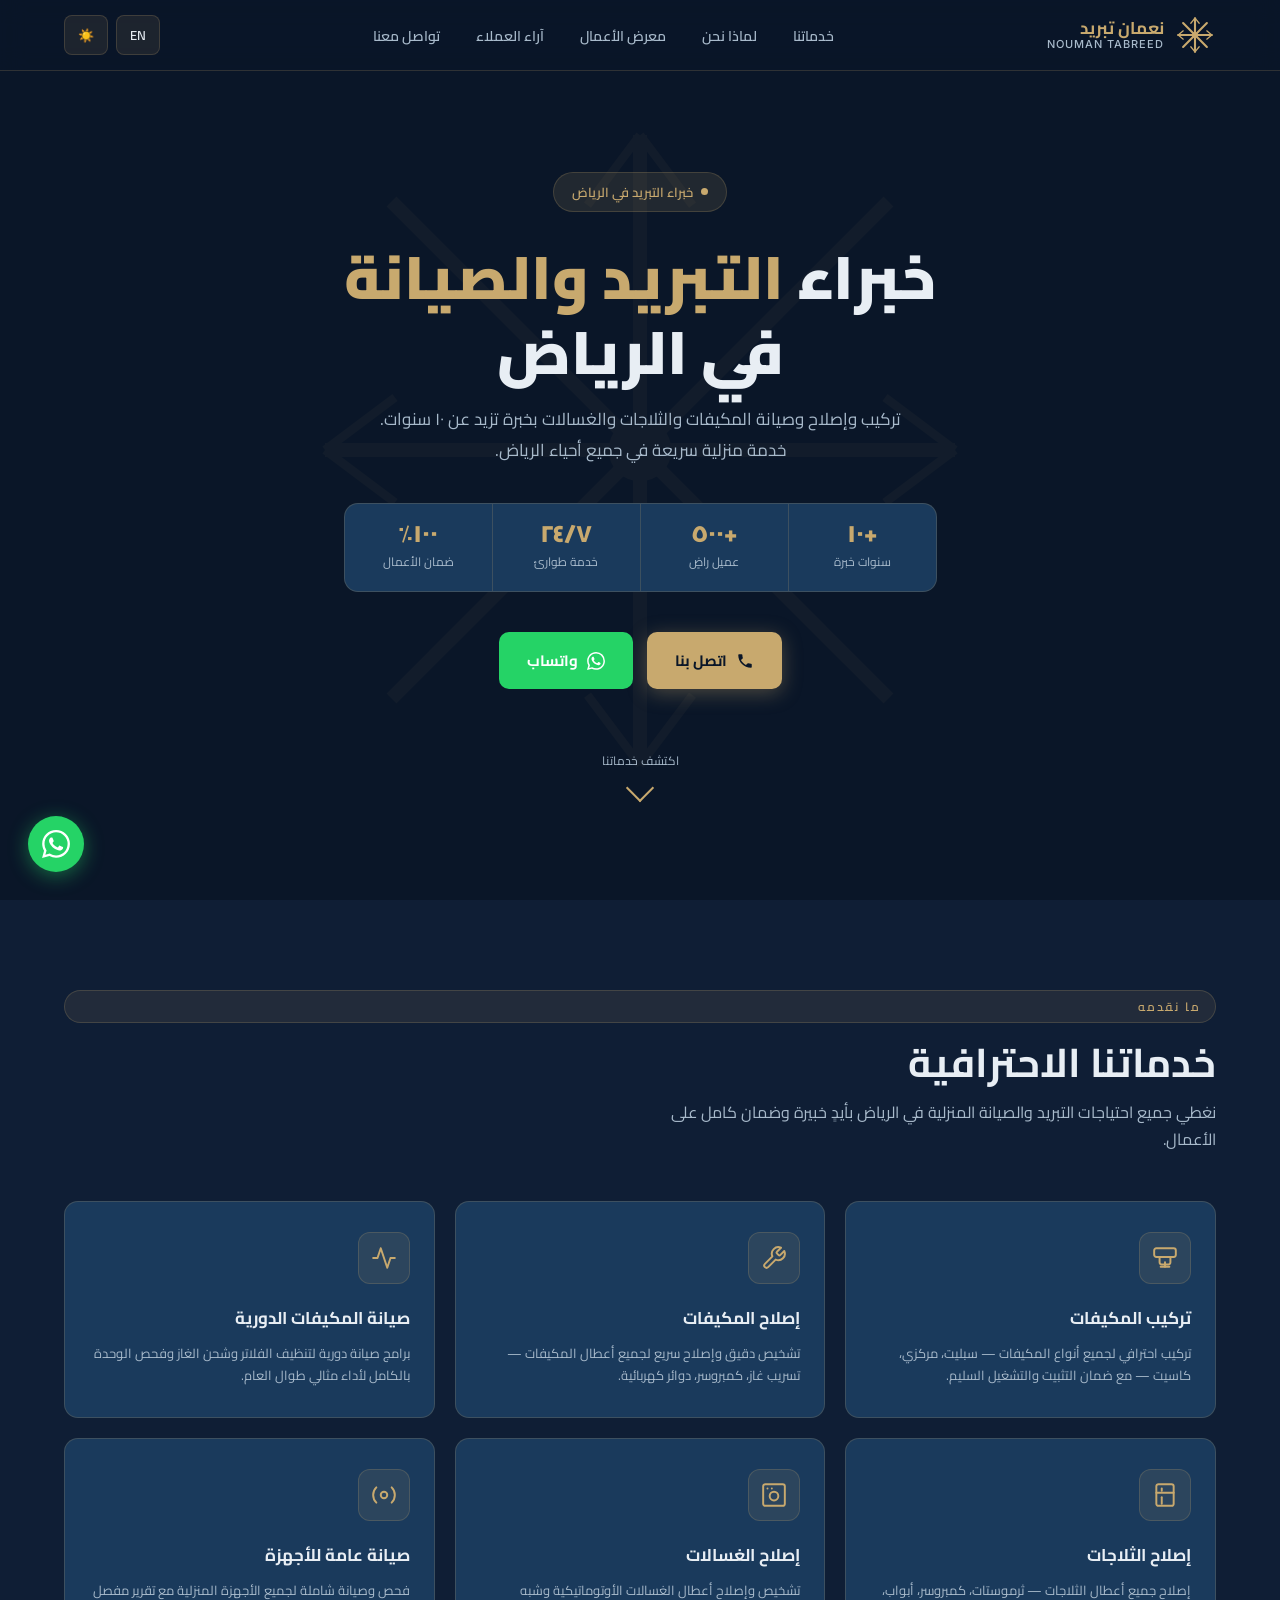
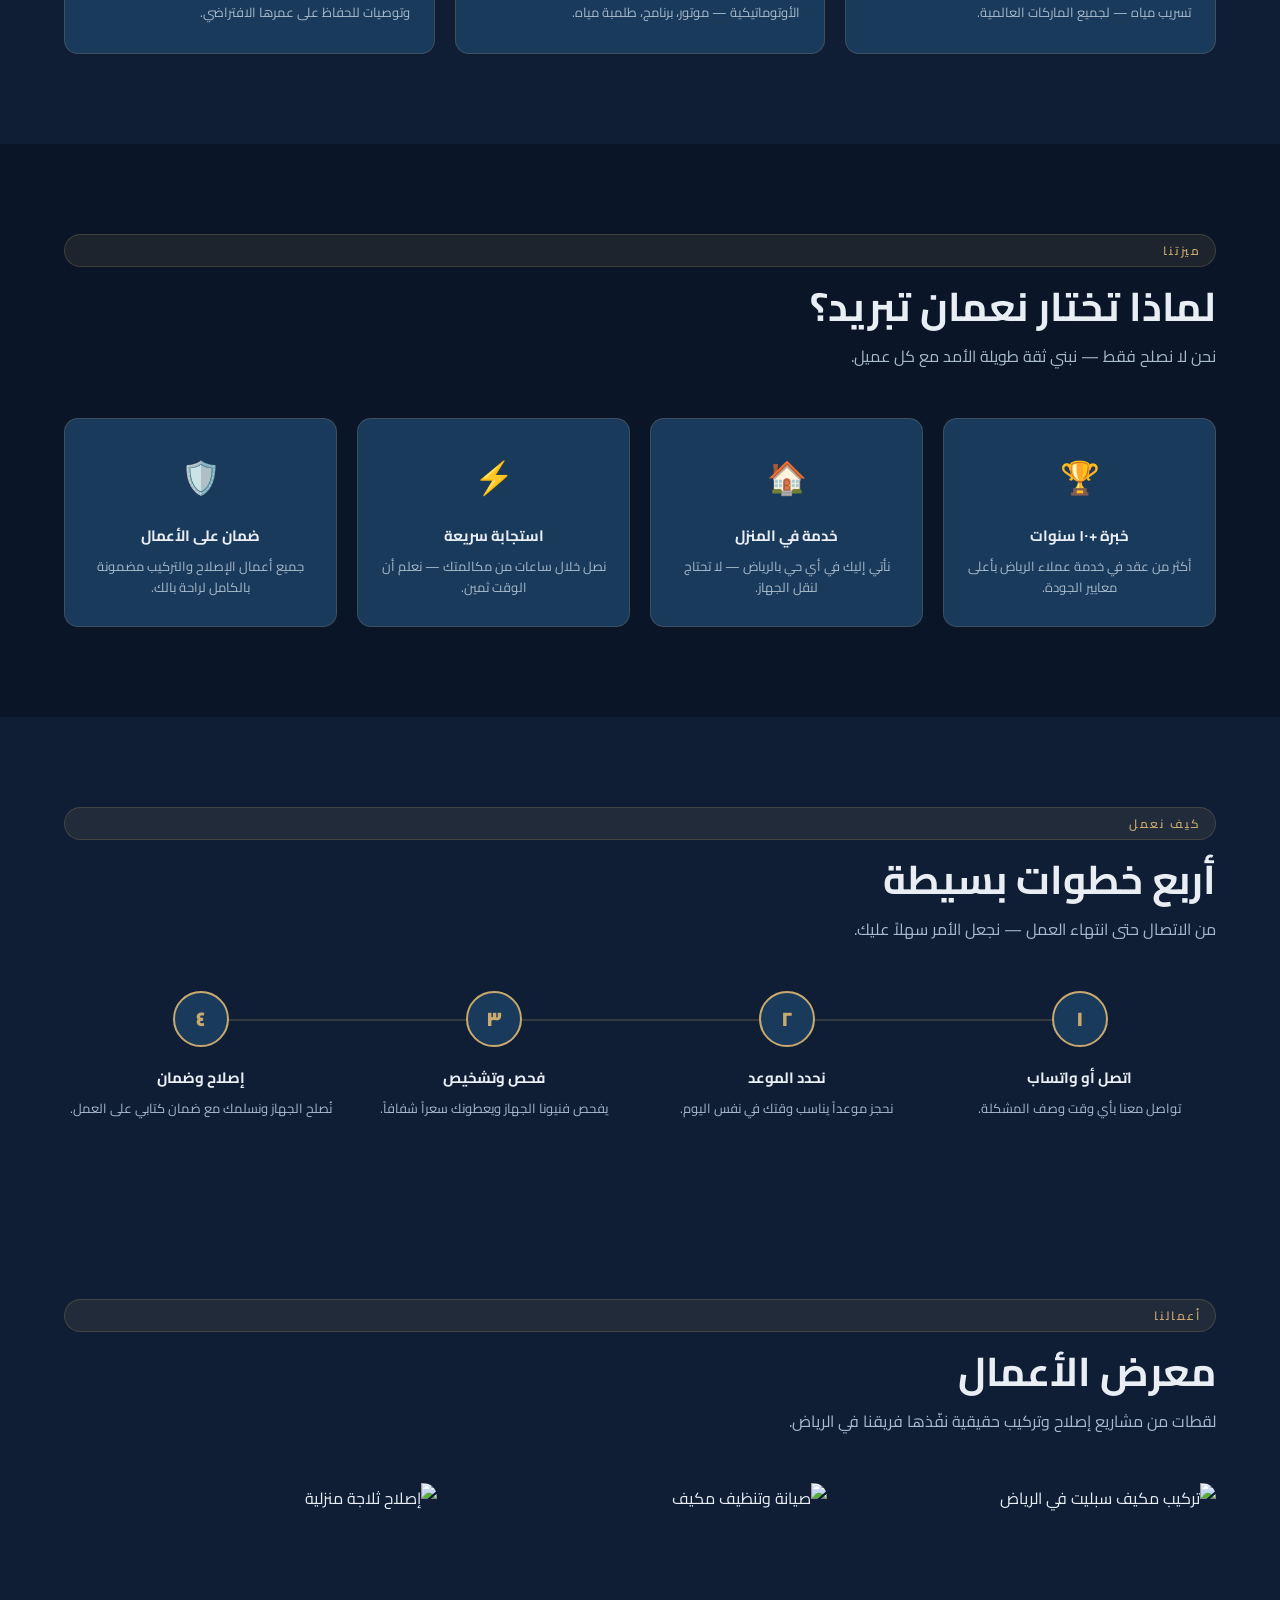
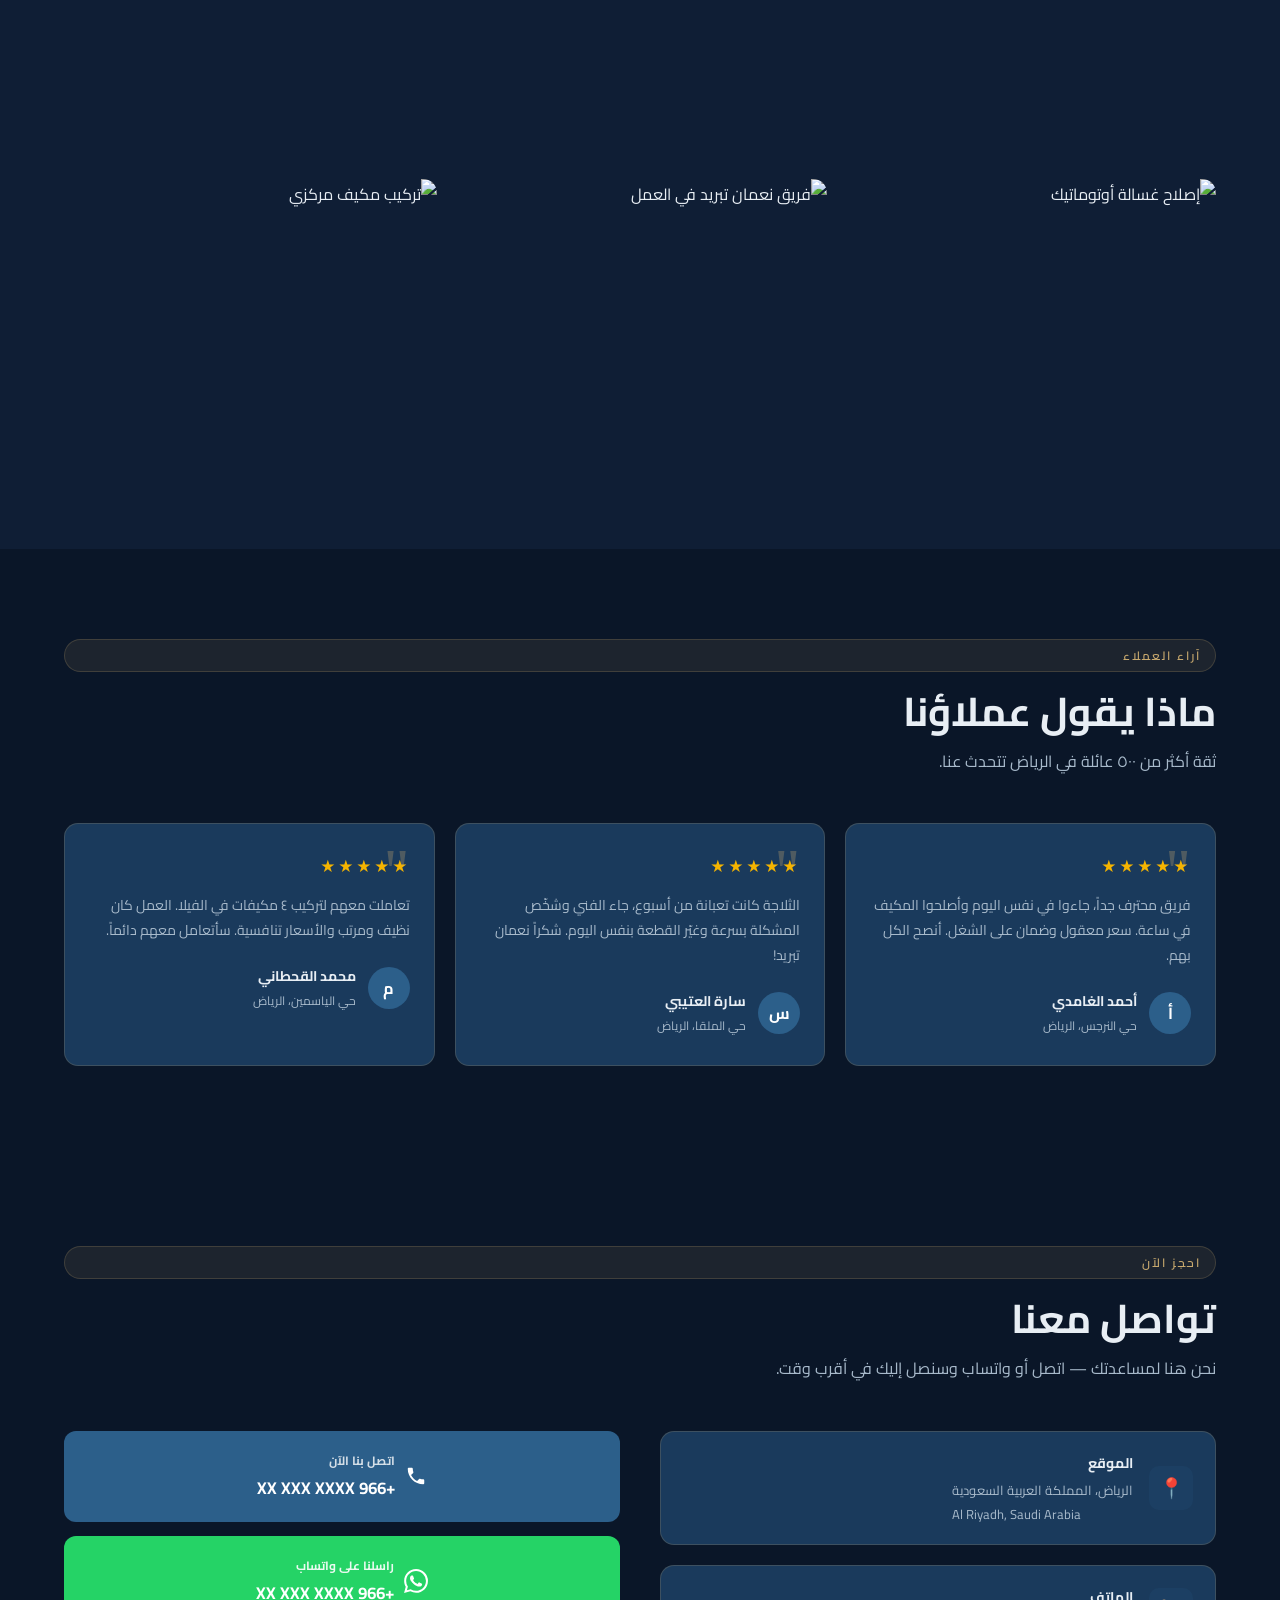
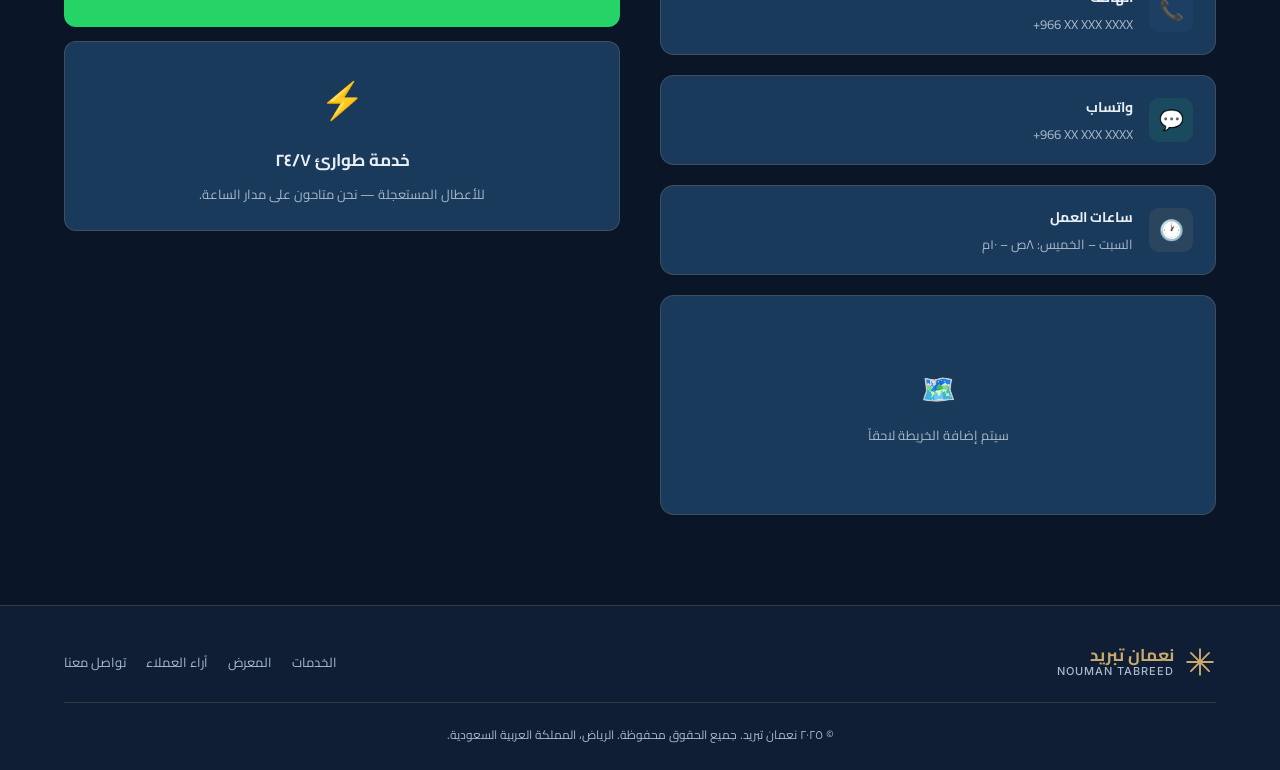
==== index.html @ 80be021a "feat: add Nouman Tabreed full website - Arabic/English, dark/light, SEO, testimonials, gallery, anim" ====
<!DOCTYPE html>
<html lang="ar" dir="rtl">
<head>
  <meta charset="UTF-8" />
  <meta name="viewport" content="width=device-width, initial-scale=1.0" />
  <title>نعمان تبريد | Nouman Tabreed – خبراء التكييف والصيانة في الرياض</title>

  <!-- SEO Meta -->
  <meta name="description" content="نعمان تبريد – متخصصون في تركيب وإصلاح وصيانة المكيفات والثلاجات والغسالات في الرياض، المملكة العربية السعودية. خدمة منزلية سريعة وضمان على الأعمال." />
  <meta name="keywords" content="صيانة مكيفات الرياض, تركيب مكيفات, إصلاح ثلاجات, صيانة غسالات, Nouman Tabreed, AC repair Riyadh, refrigerator repair Riyadh, washing machine maintenance KSA" />
  <meta name="author" content="نعمان تبريد – Nouman Tabreed" />
  <meta name="robots" content="index, follow" />
  <link rel="canonical" href="https://noumanatabreed.com/" />

  <!-- Open Graph -->
  <meta property="og:type" content="website" />
  <meta property="og:url" content="https://noumanatabreed.com/" />
  <meta property="og:title" content="نعمان تبريد | خبراء التكييف والصيانة في الرياض" />
  <meta property="og:description" content="خدمات احترافية لتركيب وصيانة المكيفات والثلاجات والغسالات في الرياض. اتصل بنا للحجز الفوري." />
  <meta property="og:image" content="https://placehold.co/1200x630/0A1628/C8A96E?text=نعمان+تبريد" />
  <meta property="og:locale" content="ar_SA" />

  <!-- Twitter Card -->
  <meta name="twitter:card" content="summary_large_image" />
  <meta name="twitter:title" content="نعمان تبريد | AC & Appliance Experts – Riyadh" />
  <meta name="twitter:description" content="Professional AC, refrigerator & washing machine repair in Al Riyadh KSA." />

  <!-- Schema.org LocalBusiness -->
  <script type="application/ld+json">
  {
    "@context": "https://schema.org",
    "@type": "LocalBusiness",
    "name": "نعمان تبريد – Nouman Tabreed",
    "description": "خدمات تركيب وإصلاح وصيانة المكيفات والثلاجات والغسالات في الرياض",
    "url": "https://noumanatabreed.com",
    "telephone": "+966XXXXXXXXX",
    "address": {
      "@type": "PostalAddress",
      "addressLocality": "الرياض",
      "addressRegion": "منطقة الرياض",
      "addressCountry": "SA"
    },
    "openingHours": "Sa-Th 08:00-22:00",
    "priceRange": "$$",
    "areaServed": "الرياض",
    "serviceType": ["AC Repair", "Refrigerator Repair", "Washing Machine Repair", "AC Installation"]
  }
  </script>

  <!-- Google Fonts -->
  <link rel="preconnect" href="https://fonts.googleapis.com" />
  <link rel="preconnect" href="https://fonts.gstatic.com" crossorigin />
  <link href="https://fonts.googleapis.com/css2?family=Cairo:wght@400;600;700;900&family=Inter:wght@400;500;600&display=swap" rel="stylesheet" />

  <style>
    /* ─── CSS VARIABLES ─── */
    :root {
      --bg: #0A1628;
      --bg2: #0f1e35;
      --card: #1A3A5C;
      --card2: #162f4a;
      --accent: #C8A96E;
      --accent2: #b8934a;
      --blue: #2C5F8A;
      --blue2: #245079;
      --text: #E8EEF4;
      --text2: #a8bacb;
      --border: rgba(200,169,110,0.2);
      --shadow: 0 8px 32px rgba(0,0,0,0.35);
      --radius: 14px;
      --transition: 0.3s ease;
    }
    [data-theme="light"] {
      --bg: #F5F2ED;
      --bg2: #eae6df;
      --card: #FFFFFF;
      --card2: #f0ece5;
      --text: #0A1628;
      --text2: #3a5068;
      --border: rgba(44,95,138,0.2);
      --shadow: 0 8px 32px rgba(0,0,0,0.1);
    }

    /* ─── RESET & BASE ─── */
    *, *::before, *::after { box-sizing: border-box; margin: 0; padding: 0; }
    html { scroll-behavior: smooth; }
    body {
      font-family: 'Cairo', 'Inter', sans-serif;
      background: var(--bg);
      color: var(--text);
      transition: background var(--transition), color var(--transition);
      overflow-x: hidden;
    }
    [data-lang="en"] .ar { display: none; }
    [data-lang="en"] .en { display: block; }
    [data-lang="ar"] .en { display: none; }
    [data-lang="ar"] .ar { display: block; }
    .en-inline { display: none; }
    .ar-inline { display: inline; }
    [data-lang="en"] .en-inline { display: inline; }
    [data-lang="en"] .ar-inline { display: none; }
    img { max-width: 100%; display: block; }
    a { text-decoration: none; color: inherit; }

    /* ─── SCROLLBAR ─── */
    ::-webkit-scrollbar { width: 6px; }
    ::-webkit-scrollbar-track { background: var(--bg2); }
    ::-webkit-scrollbar-thumb { background: var(--accent); border-radius: 3px; }

    /* ─── SECTION WRAPPER ─── */
    .section { padding: 90px 0; }
    .container { max-width: 1200px; margin: 0 auto; padding: 0 24px; }
    .section-label {
      display: inline-block;
      font-size: 12px;
      font-weight: 600;
      letter-spacing: 2px;
      text-transform: uppercase;
      color: var(--accent);
      background: rgba(200,169,110,0.1);
      border: 1px solid var(--border);
      padding: 4px 14px;
      border-radius: 20px;
      margin-bottom: 14px;
    }
    .section-title {
      font-size: clamp(26px, 4vw, 40px);
      font-weight: 700;
      line-height: 1.3;
      margin-bottom: 10px;
    }
    .section-sub {
      font-size: 16px;
      color: var(--text2);
      max-width: 560px;
      line-height: 1.7;
      margin-bottom: 48px;
    }

    /* ─── REVEAL ANIMATION ─── */
    .reveal {
      opacity: 0;
      transform: translateY(30px);
      transition: opacity 0.6s ease, transform 0.6s ease;
    }
    .reveal.visible {
      opacity: 1;
      transform: translateY(0);
    }

    /* ════════════════════════════════
       NAVBAR
    ════════════════════════════════ */
    #navbar {
      position: fixed;
      top: 0; left: 0; right: 0;
      z-index: 1000;
      background: rgba(10,22,40,0.85);
      backdrop-filter: blur(12px);
      -webkit-backdrop-filter: blur(12px);
      border-bottom: 1px solid var(--border);
      transition: background var(--transition);
    }
    [data-theme="light"] #navbar {
      background: rgba(245,242,237,0.9);
    }
    .nav-inner {
      display: flex;
      align-items: center;
      justify-content: space-between;
      height: 70px;
      gap: 16px;
    }
    .logo {
      display: flex;
      align-items: center;
      gap: 10px;
      flex-shrink: 0;
    }
    .logo-icon {
      width: 42px; height: 42px;
      animation: spin-slow 20s linear infinite;
    }
    @keyframes spin-slow {
      from { transform: rotate(0deg); }
      to   { transform: rotate(360deg); }
    }
    .logo-text {
      display: flex;
      flex-direction: column;
      line-height: 1.15;
    }
    .logo-ar {
      font-size: 17px;
      font-weight: 700;
      color: var(--accent);
    }
    .logo-en {
      font-size: 11px;
      font-weight: 500;
      color: var(--text2);
      letter-spacing: 1px;
      text-transform: uppercase;
      font-family: 'Inter', sans-serif;
    }
    .nav-links {
      display: flex;
      gap: 8px;
      list-style: none;
      align-items: center;
    }
    .nav-links a {
      font-size: 14px;
      font-weight: 600;
      padding: 7px 14px;
      border-radius: 8px;
      color: var(--text2);
      transition: color var(--transition), background var(--transition);
      position: relative;
    }
    .nav-links a:hover { color: var(--accent); background: rgba(200,169,110,0.08); }
    .nav-controls {
      display: flex;
      align-items: center;
      gap: 8px;
    }
    .ctrl-btn {
      background: rgba(200,169,110,0.1);
      border: 1px solid var(--border);
      color: var(--text);
      padding: 7px 13px;
      border-radius: 8px;
      font-size: 13px;
      font-weight: 600;
      cursor: pointer;
      font-family: 'Cairo', sans-serif;
      transition: background var(--transition), color var(--transition);
    }
    .ctrl-btn:hover { background: var(--accent); color: #0A1628; }
    .hamburger {
      display: none;
      flex-direction: column;
      gap: 5px;
      background: none;
      border: none;
      cursor: pointer;
      padding: 8px;
    }
    .hamburger span {
      display: block;
      width: 24px; height: 2px;
      background: var(--text);
      border-radius: 2px;
      transition: transform 0.3s, opacity 0.3s;
    }
    .hamburger.open span:nth-child(1) { transform: translateY(7px) rotate(45deg); }
    .hamburger.open span:nth-child(2) { opacity: 0; }
    .hamburger.open span:nth-child(3) { transform: translateY(-7px) rotate(-45deg); }
    #mobile-menu {
      display: none;
      position: fixed;
      top: 70px; left: 0; right: 0;
      background: var(--bg2);
      border-bottom: 1px solid var(--border);
      padding: 16px 24px;
      z-index: 999;
    }
    #mobile-menu.open { display: block; }
    #mobile-menu ul { list-style: none; display: flex; flex-direction: column; gap: 4px; }
    #mobile-menu a {
      display: block;
      padding: 12px 16px;
      font-weight: 600;
      font-size: 15px;
      border-radius: 10px;
      color: var(--text);
      transition: background var(--transition);
    }
    #mobile-menu a:hover { background: var(--card); color: var(--accent); }

    /* ════════════════════════════════
       HERO
    ════════════════════════════════ */
    #hero {
      min-height: 100vh;
      display: flex;
      align-items: center;
      justify-content: center;
      position: relative;
      overflow: hidden;
      padding-top: 70px;
      text-align: center;
    }
    .hero-bg-snowflake {
      position: absolute;
      width: min(700px, 90vw);
      height: min(700px, 90vw);
      top: 50%; left: 50%;
      transform: translate(-50%, -50%);
      opacity: 0.04;
      animation: spin-slow 40s linear infinite;
      pointer-events: none;
    }
    .hero-content { position: relative; z-index: 1; max-width: 760px; }
    .hero-badge {
      display: inline-flex;
      align-items: center;
      gap: 8px;
      background: rgba(200,169,110,0.12);
      border: 1px solid var(--border);
      padding: 7px 18px;
      border-radius: 30px;
      font-size: 13px;
      font-weight: 600;
      color: var(--accent);
      margin-bottom: 28px;
    }
    .hero-badge::before { content: ''; width: 7px; height: 7px; background: var(--accent); border-radius: 50%; animation: pulse-dot 2s ease infinite; }
    @keyframes pulse-dot {
      0%, 100% { opacity: 1; transform: scale(1); }
      50% { opacity: 0.4; transform: scale(0.7); }
    }
    .hero-title-ar {
      font-size: clamp(30px, 6vw, 60px);
      font-weight: 900;
      line-height: 1.25;
      margin-bottom: 14px;
    }
    .hero-title-ar span { color: var(--accent); }
    .hero-title-en {
      font-family: 'Inter', sans-serif;
      font-size: clamp(22px, 4vw, 42px);
      font-weight: 700;
      line-height: 1.3;
      margin-bottom: 14px;
    }
    .hero-title-en span { color: var(--accent); }
    .hero-sub {
      font-size: clamp(14px, 2vw, 17px);
      color: var(--text2);
      max-width: 540px;
      margin: 0 auto 38px;
      line-height: 1.8;
    }
    .hero-cta {
      display: flex;
      gap: 14px;
      justify-content: center;
      flex-wrap: wrap;
      margin-bottom: 60px;
    }
    .btn-primary {
      display: inline-flex;
      align-items: center;
      gap: 9px;
      background: var(--accent);
      color: #0A1628;
      font-weight: 700;
      font-size: 15px;
      padding: 14px 28px;
      border-radius: 10px;
      font-family: 'Cairo', sans-serif;
      transition: background var(--transition), transform 0.2s;
      box-shadow: 0 4px 20px rgba(200,169,110,0.35);
      animation: glow-pulse 3s ease infinite;
    }
    @keyframes glow-pulse {
      0%, 100% { box-shadow: 0 4px 20px rgba(200,169,110,0.35); }
      50% { box-shadow: 0 4px 30px rgba(200,169,110,0.6); }
    }
    .btn-primary:hover { background: var(--accent2); transform: translateY(-2px); }
    .btn-secondary {
      display: inline-flex;
      align-items: center;
      gap: 9px;
      background: #25D366;
      color: #fff;
      font-weight: 700;
      font-size: 15px;
      padding: 14px 28px;
      border-radius: 10px;
      font-family: 'Cairo', sans-serif;
      transition: background var(--transition), transform 0.2s;
    }
    .btn-secondary:hover { background: #1ebe59; transform: translateY(-2px); }
    .hero-scroll {
      display: flex;
      flex-direction: column;
      align-items: center;
      gap: 6px;
      color: var(--text2);
      font-size: 12px;
    }
    .scroll-arrow {
      width: 20px; height: 20px;
      border-right: 2px solid var(--accent);
      border-bottom: 2px solid var(--accent);
      transform: rotate(45deg);
      animation: bounce-arrow 1.6s ease infinite;
    }
    @keyframes bounce-arrow {
      0%, 100% { transform: rotate(45deg) translateY(0); }
      50% { transform: rotate(45deg) translateY(6px); }
    }
    .hero-stats {
      display: flex;
      gap: 0;
      justify-content: center;
      background: var(--card);
      border: 1px solid var(--border);
      border-radius: 14px;
      overflow: hidden;
      margin-bottom: 40px;
    }
    .hero-stat {
      flex: 1;
      padding: 18px 20px;
      text-align: center;
      border-left: 1px solid var(--border);
    }
    .hero-stat:last-child { border-left: none; }
    [dir="ltr"] .hero-stat:first-child { border-left: none; }
    [dir="ltr"] .hero-stat { border-right: 1px solid var(--border); }
    [dir="ltr"] .hero-stat:last-child { border-right: none; }
    .stat-num {
      font-size: 24px;
      font-weight: 900;
      color: var(--accent);
      line-height: 1;
    }
    .stat-label { font-size: 12px; color: var(--text2); margin-top: 4px; }

    /* ════════════════════════════════
       SERVICES
    ════════════════════════════════ */
    #services { background: var(--bg2); }
    .services-grid {
      display: grid;
      grid-template-columns: repeat(3, 1fr);
      gap: 20px;
    }
    .service-card {
      background: var(--card);
      border: 1px solid var(--border);
      border-radius: var(--radius);
      padding: 30px 24px;
      transition: transform 0.3s, border-color 0.3s, box-shadow 0.3s;
      cursor: default;
    }
    .service-card:hover {
      transform: translateY(-6px);
      border-color: var(--accent);
      box-shadow: 0 12px 40px rgba(200,169,110,0.15);
    }
    .service-icon {
      width: 52px; height: 52px;
      background: rgba(200,169,110,0.1);
      border: 1px solid var(--border);
      border-radius: 12px;
      display: flex;
      align-items: center;
      justify-content: center;
      margin-bottom: 18px;
    }
    .service-icon svg { width: 26px; height: 26px; }
    .service-card h3 {
      font-size: 17px;
      font-weight: 700;
      margin-bottom: 8px;
    }
    .service-card p {
      font-size: 13px;
      color: var(--text2);
      line-height: 1.7;
    }

    /* ════════════════════════════════
       WHY US
    ════════════════════════════════ */
    #why { background: var(--bg); }
    .why-grid {
      display: grid;
      grid-template-columns: repeat(4, 1fr);
      gap: 20px;
    }
    .why-card {
      background: var(--card);
      border: 1px solid var(--border);
      border-radius: var(--radius);
      padding: 28px 20px;
      text-align: center;
      transition: transform 0.3s, border-color 0.3s;
    }
    .why-card:hover { transform: translateY(-4px); border-color: var(--accent); }
    .why-icon {
      font-size: 32px;
      margin-bottom: 14px;
      display: block;
    }
    .why-card h3 { font-size: 15px; font-weight: 700; margin-bottom: 6px; }
    .why-card p { font-size: 13px; color: var(--text2); line-height: 1.6; }

    /* ════════════════════════════════
       GALLERY
    ════════════════════════════════ */
    #gallery { background: var(--bg2); }
    .gallery-grid {
      display: grid;
      grid-template-columns: repeat(3, 1fr);
      gap: 16px;
    }
    .gallery-item {
      position: relative;
      border-radius: var(--radius);
      overflow: hidden;
      cursor: pointer;
      aspect-ratio: 4/3;
    }
    .gallery-item img {
      width: 100%; height: 100%;
      object-fit: cover;
      transition: transform 0.4s;
    }
    .gallery-item:hover img { transform: scale(1.06); }
    .gallery-overlay {
      position: absolute;
      inset: 0;
      background: rgba(10,22,40,0.55);
      display: flex;
      align-items: flex-end;
      padding: 16px;
      opacity: 0;
      transition: opacity 0.3s;
    }
    .gallery-item:hover .gallery-overlay { opacity: 1; }
    .gallery-caption {
      color: #fff;
      font-size: 13px;
      font-weight: 600;
      line-height: 1.4;
    }

    /* Lightbox */
    #lightbox {
      display: none;
      position: fixed;
      inset: 0;
      background: rgba(0,0,0,0.92);
      z-index: 9999;
      align-items: center;
      justify-content: center;
      flex-direction: column;
      gap: 16px;
    }
    #lightbox.open { display: flex; }
    #lightbox img { max-width: 90vw; max-height: 75vh; border-radius: 10px; }
    #lightbox-close {
      position: absolute;
      top: 20px; left: 20px;
      background: rgba(255,255,255,0.1);
      border: none;
      color: #fff;
      width: 40px; height: 40px;
      border-radius: 50%;
      font-size: 20px;
      cursor: pointer;
      display: flex; align-items: center; justify-content: center;
      transition: background 0.2s;
    }
    #lightbox-close:hover { background: rgba(255,255,255,0.2); }
    #lightbox-caption { color: #ccc; font-size: 14px; text-align: center; }

    /* ════════════════════════════════
       TESTIMONIALS
    ════════════════════════════════ */
    #testimonials { background: var(--bg); }
    .testimonials-grid {
      display: grid;
      grid-template-columns: repeat(3, 1fr);
      gap: 20px;
    }
    .testimonial-card {
      background: var(--card);
      border: 1px solid var(--border);
      border-radius: var(--radius);
      padding: 28px 24px;
      position: relative;
      transition: transform 0.3s;
    }
    .testimonial-card:hover { transform: translateY(-4px); }
    .testimonial-card::before {
      content: '"';
      position: absolute;
      top: 16px;
      right: 24px;
      font-size: 64px;
      line-height: 1;
      color: var(--accent);
      opacity: 0.3;
      font-family: Georgia, serif;
    }
    [dir="ltr"] .testimonial-card::before { right: auto; left: 24px; }
    .stars { color: #f5b400; font-size: 15px; margin-bottom: 12px; letter-spacing: 2px; }
    .testimonial-text { font-size: 14px; color: var(--text2); line-height: 1.8; margin-bottom: 20px; }
    .testimonial-author { display: flex; align-items: center; gap: 12px; }
    .author-avatar {
      width: 42px; height: 42px; border-radius: 50%;
      background: var(--blue);
      display: flex; align-items: center; justify-content: center;
      font-weight: 700; font-size: 16px; color: #fff;
      flex-shrink: 0;
    }
    .author-name { font-weight: 700; font-size: 14px; }
    .author-city { font-size: 12px; color: var(--text2); }

    /* ════════════════════════════════
       PROCESS / HOW IT WORKS
    ════════════════════════════════ */
    #process { background: var(--bg2); }
    .process-steps {
      display: grid;
      grid-template-columns: repeat(4, 1fr);
      gap: 20px;
      position: relative;
    }
    .process-steps::before {
      content: '';
      position: absolute;
      top: 28px;
      right: 12.5%;
      left: 12.5%;
      height: 2px;
      background: var(--border);
      z-index: 0;
    }
    .process-step {
      text-align: center;
      position: relative;
      z-index: 1;
    }
    .step-num {
      width: 56px; height: 56px;
      background: var(--card);
      border: 2px solid var(--accent);
      border-radius: 50%;
      display: flex; align-items: center; justify-content: center;
      margin: 0 auto 16px;
      font-size: 20px;
      font-weight: 900;
      color: var(--accent);
    }
    .process-step h3 { font-size: 15px; font-weight: 700; margin-bottom: 6px; }
    .process-step p { font-size: 13px; color: var(--text2); line-height: 1.6; }

    /* ════════════════════════════════
       CONTACT
    ════════════════════════════════ */
    #contact { background: var(--bg); }
    .contact-wrapper {
      display: grid;
      grid-template-columns: 1fr 1fr;
      gap: 40px;
      align-items: start;
    }
    .contact-info { display: flex; flex-direction: column; gap: 20px; }
    .contact-item {
      display: flex;
      align-items: center;
      gap: 16px;
      background: var(--card);
      border: 1px solid var(--border);
      border-radius: var(--radius);
      padding: 18px 22px;
      transition: border-color 0.3s;
    }
    .contact-item:hover { border-color: var(--accent); }
    .contact-icon {
      width: 44px; height: 44px;
      border-radius: 10px;
      display: flex; align-items: center; justify-content: center;
      flex-shrink: 0;
      font-size: 20px;
    }
    .contact-item-text h4 { font-size: 14px; font-weight: 700; margin-bottom: 2px; }
    .contact-item-text p { font-size: 13px; color: var(--text2); direction: ltr; }
    .contact-cta { display: flex; flex-direction: column; gap: 14px; }
    .btn-call {
      display: flex; align-items: center; justify-content: center; gap: 10px;
      background: var(--blue);
      color: #fff;
      font-size: 17px; font-weight: 700;
      padding: 18px 24px;
      border-radius: 12px;
      font-family: 'Cairo', sans-serif;
      transition: background 0.2s, transform 0.2s;
    }
    .btn-call:hover { background: var(--blue2); transform: translateY(-2px); }
    .btn-whatsapp {
      display: flex; align-items: center; justify-content: center; gap: 10px;
      background: #25D366;
      color: #fff;
      font-size: 17px; font-weight: 700;
      padding: 18px 24px;
      border-radius: 12px;
      font-family: 'Cairo', sans-serif;
      transition: background 0.2s, transform 0.2s;
    }
    .btn-whatsapp:hover { background: #1ebe59; transform: translateY(-2px); }
    .map-placeholder {
      background: var(--card);
      border: 1px solid var(--border);
      border-radius: var(--radius);
      overflow: hidden;
      height: 220px;
      display: flex; align-items: center; justify-content: center;
      color: var(--text2);
      font-size: 14px;
      text-align: center;
      gap: 8px;
      flex-direction: column;
    }

    /* ════════════════════════════════
       FOOTER
    ════════════════════════════════ */
    footer {
      background: var(--bg2);
      border-top: 1px solid var(--border);
      padding: 40px 0 24px;
    }
    .footer-inner {
      display: flex;
      justify-content: space-between;
      align-items: center;
      flex-wrap: wrap;
      gap: 20px;
      margin-bottom: 24px;
    }
    .footer-links { display: flex; gap: 20px; flex-wrap: wrap; }
    .footer-links a { font-size: 13px; color: var(--text2); transition: color 0.2s; }
    .footer-links a:hover { color: var(--accent); }
    .footer-copy {
      text-align: center;
      font-size: 12px;
      color: var(--text2);
      border-top: 1px solid var(--border);
      padding-top: 20px;
    }

    /* ════════════════════════════════
       FLOATING WHATSAPP
    ════════════════════════════════ */
    #float-wa {
      position: fixed;
      bottom: 28px;
      left: 28px;
      width: 56px; height: 56px;
      background: #25D366;
      border-radius: 50%;
      display: flex; align-items: center; justify-content: center;
      box-shadow: 0 4px 20px rgba(37,211,102,0.45);
      z-index: 998;
      transition: transform 0.2s, box-shadow 0.2s;
      animation: float-bounce 3s ease infinite;
    }
    [dir="ltr"] #float-wa { left: auto; right: 28px; }
    @keyframes float-bounce {
      0%, 100% { transform: translateY(0); }
      50% { transform: translateY(-5px); }
    }
    #float-wa:hover { transform: scale(1.1); box-shadow: 0 6px 28px rgba(37,211,102,0.6); }
    #float-wa svg { width: 28px; height: 28px; fill: #fff; }

    /* ════════════════════════════════
       RESPONSIVE
    ════════════════════════════════ */
    @media (max-width: 1024px) {
      .why-grid { grid-template-columns: repeat(2, 1fr); }
      .process-steps { grid-template-columns: repeat(2, 1fr); }
      .process-steps::before { display: none; }
    }
    @media (max-width: 900px) {
      .services-grid { grid-template-columns: repeat(2, 1fr); }
      .gallery-grid { grid-template-columns: repeat(2, 1fr); }
      .testimonials-grid { grid-template-columns: repeat(2, 1fr); }
      .contact-wrapper { grid-template-columns: 1fr; }
    }
    @media (max-width: 768px) {
      .nav-links { display: none; }
      .hamburger { display: flex; }
      .hero-stats { flex-wrap: wrap; }
      .hero-stat { flex: 1 0 calc(50% - 1px); }
    }
    @media (max-width: 580px) {
      .services-grid { grid-template-columns: 1fr; }
      .gallery-grid { grid-template-columns: 1fr; }
      .testimonials-grid { grid-template-columns: 1fr; }
      .why-grid { grid-template-columns: 1fr; }
      .process-steps { grid-template-columns: 1fr; }
    }
    @media (prefers-reduced-motion: reduce) {
      *, *::before, *::after { animation-duration: 0.01ms !important; transition-duration: 0.01ms !important; }
    }
  </style>
</head>
<body>

<!-- ════ NAVBAR ════ -->
<nav id="navbar" role="navigation" aria-label="Main navigation">
  <div class="container nav-inner">
    <a href="#hero" class="logo" aria-label="نعمان تبريد – الرئيسية">
      <svg class="logo-icon" viewBox="0 0 100 100" fill="none" xmlns="http://www.w3.org/2000/svg" aria-hidden="true">
        <line x1="50" y1="10" x2="50" y2="90" stroke="#C8A96E" stroke-width="5" stroke-linecap="round"/>
        <line x1="10" y1="50" x2="90" y2="50" stroke="#C8A96E" stroke-width="5" stroke-linecap="round"/>
        <line x1="21.7" y1="21.7" x2="78.3" y2="78.3" stroke="#C8A96E" stroke-width="5" stroke-linecap="round"/>
        <line x1="78.3" y1="21.7" x2="21.7" y2="78.3" stroke="#C8A96E" stroke-width="5" stroke-linecap="round"/>
        <!-- branch tips -->
        <line x1="50" y1="10" x2="40" y2="22" stroke="#C8A96E" stroke-width="3" stroke-linecap="round"/>
        <line x1="50" y1="10" x2="60" y2="22" stroke="#C8A96E" stroke-width="3" stroke-linecap="round"/>
        <line x1="50" y1="90" x2="40" y2="78" stroke="#C8A96E" stroke-width="3" stroke-linecap="round"/>
        <line x1="50" y1="90" x2="60" y2="78" stroke="#C8A96E" stroke-width="3" stroke-linecap="round"/>
        <line x1="10" y1="50" x2="22" y2="40" stroke="#C8A96E" stroke-width="3" stroke-linecap="round"/>
        <line x1="10" y1="50" x2="22" y2="60" stroke="#C8A96E" stroke-width="3" stroke-linecap="round"/>
        <line x1="90" y1="50" x2="78" y2="40" stroke="#C8A96E" stroke-width="3" stroke-linecap="round"/>
        <line x1="90" y1="50" x2="78" y2="60" stroke="#C8A96E" stroke-width="3" stroke-linecap="round"/>
        <circle cx="50" cy="50" r="7" fill="#C8A96E"/>
      </svg>
      <div class="logo-text">
        <span class="logo-ar">نعمان تبريد</span>
        <span class="logo-en">Nouman Tabreed</span>
      </div>
    </a>

    <ul class="nav-links" role="list">
      <li><a href="#services"><span class="ar-inline">خدماتنا</span><span class="en-inline">Services</span></a></li>
      <li><a href="#why"><span class="ar-inline">لماذا نحن</span><span class="en-inline">Why Us</span></a></li>
      <li><a href="#gallery"><span class="ar-inline">معرض الأعمال</span><span class="en-inline">Gallery</span></a></li>
      <li><a href="#testimonials"><span class="ar-inline">آراء العملاء</span><span class="en-inline">Reviews</span></a></li>
      <li><a href="#contact"><span class="ar-inline">تواصل معنا</span><span class="en-inline">Contact</span></a></li>
    </ul>

    <div class="nav-controls">
      <button class="ctrl-btn" id="lang-toggle" aria-label="Toggle language">EN</button>
      <button class="ctrl-btn" id="theme-toggle" aria-label="Toggle theme">☀️</button>
      <button class="hamburger" id="hamburger" aria-label="Open menu" aria-expanded="false">
        <span></span><span></span><span></span>
      </button>
    </div>
  </div>
</nav>

<!-- Mobile Menu -->
<div id="mobile-menu" role="dialog" aria-modal="true" aria-label="Mobile navigation">
  <ul role="list">
    <li><a href="#services" class="mobile-link"><span class="ar-inline">خدماتنا</span><span class="en-inline">Services</span></a></li>
    <li><a href="#why" class="mobile-link"><span class="ar-inline">لماذا نحن</span><span class="en-inline">Why Us</span></a></li>
    <li><a href="#gallery" class="mobile-link"><span class="ar-inline">معرض الأعمال</span><span class="en-inline">Gallery</span></a></li>
    <li><a href="#testimonials" class="mobile-link"><span class="ar-inline">آراء العملاء</span><span class="en-inline">Reviews</span></a></li>
    <li><a href="#contact" class="mobile-link"><span class="ar-inline">تواصل معنا</span><span class="en-inline">Contact</span></a></li>
  </ul>
</div>

<!-- ════ HERO ════ -->
<section id="hero" aria-label="Hero section">
  <svg class="hero-bg-snowflake" viewBox="0 0 400 400" fill="none" xmlns="http://www.w3.org/2000/svg" aria-hidden="true">
    <line x1="200" y1="20" x2="200" y2="380" stroke="#C8A96E" stroke-width="8"/>
    <line x1="20" y1="200" x2="380" y2="200" stroke="#C8A96E" stroke-width="8"/>
    <line x1="58" y1="58" x2="342" y2="342" stroke="#C8A96E" stroke-width="8"/>
    <line x1="342" y1="58" x2="58" y2="342" stroke="#C8A96E" stroke-width="8"/>
    <line x1="200" y1="20" x2="170" y2="60" stroke="#C8A96E" stroke-width="5"/><line x1="200" y1="20" x2="230" y2="60" stroke="#C8A96E" stroke-width="5"/>
    <line x1="200" y1="380" x2="170" y2="340" stroke="#C8A96E" stroke-width="5"/><line x1="200" y1="380" x2="230" y2="340" stroke="#C8A96E" stroke-width="5"/>
    <line x1="20" y1="200" x2="60" y2="170" stroke="#C8A96E" stroke-width="5"/><line x1="20" y1="200" x2="60" y2="230" stroke="#C8A96E" stroke-width="5"/>
    <line x1="380" y1="200" x2="340" y2="170" stroke="#C8A96E" stroke-width="5"/><line x1="380" y1="200" x2="340" y2="230" stroke="#C8A96E" stroke-width="5"/>
    <circle cx="200" cy="200" r="18" fill="#C8A96E"/>
  </svg>

  <div class="hero-content reveal">
    <div class="hero-badge">
      <span class="ar">خبراء التبريد في الرياض</span>
      <span class="en">AC & Appliance Experts – Riyadh, KSA</span>
    </div>

    <h1 class="ar hero-title-ar">خبراء <span>التبريد والصيانة</span><br/>في الرياض</h1>
    <h1 class="en hero-title-en">Your Trusted <span>AC & Appliance</span><br/>Repair Experts</h1>

    <p class="hero-sub ar">تركيب وإصلاح وصيانة المكيفات والثلاجات والغسالات بخبرة تزيد عن ١٠ سنوات. خدمة منزلية سريعة في جميع أحياء الرياض.</p>
    <p class="hero-sub en">Over 10 years of professional AC installation, refrigerator repair, and washing machine maintenance across Al Riyadh. Fast home service, guaranteed.</p>

    <div class="hero-stats">
      <div class="hero-stat">
        <div class="stat-num">+١٠</div>
        <div class="stat-label ar">سنوات خبرة</div>
        <div class="stat-label en">Years Experience</div>
      </div>
      <div class="hero-stat">
        <div class="stat-num">+٥٠٠</div>
        <div class="stat-label ar">عميل راضٍ</div>
        <div class="stat-label en">Happy Clients</div>
      </div>
      <div class="hero-stat">
        <div class="stat-num">٢٤/٧</div>
        <div class="stat-label ar">خدمة طوارئ</div>
        <div class="stat-label en">Emergency Service</div>
      </div>
      <div class="hero-stat">
        <div class="stat-num">١٠٠٪</div>
        <div class="stat-label ar">ضمان الأعمال</div>
        <div class="stat-label en">Work Guarantee</div>
      </div>
    </div>

    <div class="hero-cta">
      <a href="tel:+966XXXXXXXXX" class="btn-primary" aria-label="اتصل بنا الآن">
        <svg width="18" height="18" viewBox="0 0 24 24" fill="currentColor"><path d="M6.6 10.8c1.4 2.8 3.8 5.1 6.6 6.6l2.2-2.2c.3-.3.7-.4 1-.2 1.1.4 2.3.6 3.6.6.6 0 1 .4 1 1V20c0 .6-.4 1-1 1-9.4 0-17-7.6-17-17 0-.6.4-1 1-1h3.5c.6 0 1 .4 1 1 0 1.3.2 2.5.6 3.6.1.3 0 .7-.2 1L6.6 10.8z"/></svg>
        <span class="ar">اتصل بنا</span><span class="en">Call Now</span>
      </a>
      <a href="https://wa.me/966XXXXXXXXX" class="btn-secondary" target="_blank" rel="noopener" aria-label="تواصل عبر واتساب">
        <svg width="18" height="18" viewBox="0 0 24 24" fill="currentColor"><path d="M17.472 14.382c-.297-.149-1.758-.867-2.03-.967-.273-.099-.471-.148-.67.15-.197.297-.767.966-.94 1.164-.173.199-.347.223-.644.075-.297-.15-1.255-.463-2.39-1.475-.883-.788-1.48-1.761-1.653-2.059-.173-.297-.018-.458.13-.606.134-.133.298-.347.446-.52.149-.174.198-.298.298-.497.099-.198.05-.371-.025-.52-.075-.149-.669-1.612-.916-2.207-.242-.579-.487-.5-.669-.51-.173-.008-.371-.01-.57-.01-.198 0-.52.074-.792.372-.272.297-1.04 1.016-1.04 2.479 0 1.462 1.065 2.875 1.213 3.074.149.198 2.096 3.2 5.077 4.487.709.306 1.262.489 1.694.625.712.227 1.36.195 1.871.118.571-.085 1.758-.719 2.006-1.413.248-.694.248-1.289.173-1.413-.074-.124-.272-.198-.57-.347m-5.421 7.403h-.004a9.87 9.87 0 01-5.031-1.378l-.361-.214-3.741.982.998-3.648-.235-.374a9.86 9.86 0 01-1.51-5.26c.001-5.45 4.436-9.884 9.888-9.884 2.64 0 5.122 1.03 6.988 2.898a9.825 9.825 0 012.893 6.994c-.003 5.45-4.437 9.884-9.885 9.884m8.413-18.297A11.815 11.815 0 0012.05 0C5.495 0 .16 5.335.157 11.892c0 2.096.547 4.142 1.588 5.945L.057 24l6.305-1.654a11.882 11.882 0 005.683 1.448h.005c6.554 0 11.89-5.335 11.893-11.893a11.821 11.821 0 00-3.48-8.413z"/></svg>
        <span class="ar">واتساب</span><span class="en">WhatsApp</span>
      </a>
    </div>

    <div class="hero-scroll" aria-hidden="true">
      <span class="ar" style="font-size:12px;color:var(--text2)">اكتشف خدماتنا</span>
      <span class="en" style="font-size:12px;color:var(--text2)">Explore Services</span>
      <div class="scroll-arrow"></div>
    </div>
  </div>
</section>

<!-- ════ SERVICES ════ -->
<section id="services" class="section" aria-labelledby="services-title">
  <div class="container">
    <div class="reveal">
      <span class="section-label ar">ما نقدمه</span>
      <span class="section-label en">What We Offer</span>
      <h2 class="section-title ar" id="services-title">خدماتنا الاحترافية</h2>
      <h2 class="section-title en" id="services-title-en">Our Professional Services</h2>
      <p class="section-sub ar">نغطي جميع احتياجات التبريد والصيانة المنزلية في الرياض بأيدٍ خبيرة وضمان كامل على الأعمال.</p>
      <p class="section-sub en">Complete coverage for all your home cooling and appliance maintenance needs across Riyadh — expert hands, full guarantee.</p>
    </div>
    <div class="services-grid">
      <!-- Card 1 -->
      <article class="service-card reveal" aria-label="تركيب المكيفات">
        <div class="service-icon">
          <svg viewBox="0 0 24 24" fill="none" stroke="#C8A96E" stroke-width="1.8" stroke-linecap="round" stroke-linejoin="round"><rect x="2" y="3" width="20" height="8" rx="2"/><path d="M7 11v5a2 2 0 002 2h6a2 2 0 002-2v-5"/><path d="M12 16v4"/><line x1="8" y1="20" x2="16" y2="20"/></svg>
        </div>
        <h3 class="ar">تركيب المكيفات</h3>
        <h3 class="en">AC Installation</h3>
        <p class="ar">تركيب احترافي لجميع أنواع المكيفات — سبليت، مركزي، كاسيت — مع ضمان التثبيت والتشغيل السليم.</p>
        <p class="en">Professional installation of all AC types — split, central, cassette — with full operational testing and guarantee.</p>
      </article>
      <!-- Card 2 -->
      <article class="service-card reveal" aria-label="إصلاح المكيفات">
        <div class="service-icon">
          <svg viewBox="0 0 24 24" fill="none" stroke="#C8A96E" stroke-width="1.8" stroke-linecap="round" stroke-linejoin="round"><path d="M14.7 6.3a1 1 0 000 1.4l1.6 1.6a1 1 0 001.4 0l3.77-3.77a6 6 0 01-7.94 7.94l-6.91 6.91a2.12 2.12 0 01-3-3l6.91-6.91a6 6 0 017.94-7.94l-3.76 3.76z"/></svg>
        </div>
        <h3 class="ar">إصلاح المكيفات</h3>
        <h3 class="en">AC Repair</h3>
        <p class="ar">تشخيص دقيق وإصلاح سريع لجميع أعطال المكيفات — تسريب غاز، كمبروسر، دوائر كهربائية.</p>
        <p class="en">Accurate diagnosis and fast repair of all AC faults — gas leaks, compressor issues, electrical failures.</p>
      </article>
      <!-- Card 3 -->
      <article class="service-card reveal" aria-label="صيانة المكيفات">
        <div class="service-icon">
          <svg viewBox="0 0 24 24" fill="none" stroke="#C8A96E" stroke-width="1.8" stroke-linecap="round" stroke-linejoin="round"><polyline points="22 12 18 12 15 21 9 3 6 12 2 12"/></svg>
        </div>
        <h3 class="ar">صيانة المكيفات الدورية</h3>
        <h3 class="en">AC Maintenance</h3>
        <p class="ar">برامج صيانة دورية لتنظيف الفلاتر وشحن الغاز وفحص الوحدة بالكامل لأداء مثالي طوال العام.</p>
        <p class="en">Periodic maintenance programs: filter cleaning, gas refill, and full unit inspection for peak performance year-round.</p>
      </article>
      <!-- Card 4 -->
      <article class="service-card reveal" aria-label="إصلاح الثلاجات">
        <div class="service-icon">
          <svg viewBox="0 0 24 24" fill="none" stroke="#C8A96E" stroke-width="1.8" stroke-linecap="round" stroke-linejoin="round"><rect x="4" y="2" width="16" height="20" rx="2"/><line x1="4" y1="10" x2="20" y2="10"/><line x1="9" y1="6" x2="9" y2="8"/><line x1="9" y1="14" x2="9" y2="20"/></svg>
        </div>
        <h3 class="ar">إصلاح الثلاجات</h3>
        <h3 class="en">Refrigerator Repair</h3>
        <p class="ar">إصلاح جميع أعطال الثلاجات — ثرموستات، كمبروسر، أبواب، تسريب مياه — لجميع الماركات العالمية.</p>
        <p class="en">Full refrigerator repairs — thermostat, compressor, door seals, water leaks — all international brands.</p>
      </article>
      <!-- Card 5 -->
      <article class="service-card reveal" aria-label="إصلاح الغسالات">
        <div class="service-icon">
          <svg viewBox="0 0 24 24" fill="none" stroke="#C8A96E" stroke-width="1.8" stroke-linecap="round" stroke-linejoin="round"><rect x="2" y="2" width="20" height="20" rx="2"/><circle cx="12" cy="13" r="4"/><line x1="6" y1="6" x2="6" y2="6"/><line x1="10" y1="6" x2="10" y2="6"/></svg>
        </div>
        <h3 class="ar">إصلاح الغسالات</h3>
        <h3 class="en">Washing Machine Repair</h3>
        <p class="ar">تشخيص وإصلاح أعطال الغسالات الأوتوماتيكية وشبه الأوتوماتيكية — موتور، برنامج، طلمبة مياه.</p>
        <p class="en">Diagnosis and repair of automatic and semi-automatic washers — motor, control board, water pump issues.</p>
      </article>
      <!-- Card 6 -->
      <article class="service-card reveal" aria-label="صيانة عامة">
        <div class="service-icon">
          <svg viewBox="0 0 24 24" fill="none" stroke="#C8A96E" stroke-width="1.8" stroke-linecap="round" stroke-linejoin="round"><circle cx="12" cy="12" r="3"/><path d="M19.07 4.93a10 10 0 010 14.14M4.93 4.93a10 10 0 000 14.14"/></svg>
        </div>
        <h3 class="ar">صيانة عامة للأجهزة</h3>
        <h3 class="en">General Appliance Service</h3>
        <p class="ar">فحص وصيانة شاملة لجميع الأجهزة المنزلية مع تقرير مفصل وتوصيات للحفاظ على عمرها الافتراضي.</p>
        <p class="en">Comprehensive check-up and maintenance for all home appliances with a detailed report and longevity recommendations.</p>
      </article>
    </div>
  </div>
</section>

<!-- ════ WHY US ════ -->
<section id="why" class="section" aria-labelledby="why-title">
  <div class="container">
    <div class="reveal">
      <span class="section-label ar">ميزتنا</span>
      <span class="section-label en">Our Edge</span>
      <h2 class="section-title ar" id="why-title">لماذا تختار نعمان تبريد؟</h2>
      <h2 class="section-title en">Why Choose Nouman Tabreed?</h2>
      <p class="section-sub ar">نحن لا نصلح فقط — نبني ثقة طويلة الأمد مع كل عميل.</p>
      <p class="section-sub en">We don't just fix appliances — we build long-term trust with every customer.</p>
    </div>
    <div class="why-grid">
      <div class="why-card reveal">
        <span class="why-icon">🏆</span>
        <h3 class="ar">خبرة +١٠ سنوات</h3>
        <h3 class="en">10+ Years Experience</h3>
        <p class="ar">أكثر من عقد في خدمة عملاء الرياض بأعلى معايير الجودة.</p>
        <p class="en">Over a decade serving Riyadh customers with the highest quality standards.</p>
      </div>
      <div class="why-card reveal">
        <span class="why-icon">🏠</span>
        <h3 class="ar">خدمة في المنزل</h3>
        <h3 class="en">Home Service</h3>
        <p class="ar">نأتي إليك في أي حي بالرياض — لا تحتاج لنقل الجهاز.</p>
        <p class="en">We come to you anywhere in Riyadh — no need to move your appliance.</p>
      </div>
      <div class="why-card reveal">
        <span class="why-icon">⚡</span>
        <h3 class="ar">استجابة سريعة</h3>
        <h3 class="en">Fast Response</h3>
        <p class="ar">نصل خلال ساعات من مكالمتك — نعلم أن الوقت ثمين.</p>
        <p class="en">We arrive within hours of your call — we know your time is valuable.</p>
      </div>
      <div class="why-card reveal">
        <span class="why-icon">🛡️</span>
        <h3 class="ar">ضمان على الأعمال</h3>
        <h3 class="en">Work Guarantee</h3>
        <p class="ar">جميع أعمال الإصلاح والتركيب مضمونة بالكامل لراحة بالك.</p>
        <p class="en">All repair and installation work fully guaranteed for your peace of mind.</p>
      </div>
    </div>
  </div>
</section>

<!-- ════ PROCESS ════ -->
<section id="process" class="section" aria-labelledby="process-title">
  <div class="container">
    <div class="reveal">
      <span class="section-label ar">كيف نعمل</span>
      <span class="section-label en">How It Works</span>
      <h2 class="section-title ar" id="process-title">أربع خطوات بسيطة</h2>
      <h2 class="section-title en">Four Simple Steps</h2>
      <p class="section-sub ar">من الاتصال حتى انتهاء العمل — نجعل الأمر سهلاً عليك.</p>
      <p class="section-sub en">From first call to job done — we make it easy for you.</p>
    </div>
    <div class="process-steps">
      <div class="process-step reveal">
        <div class="step-num">١</div>
        <h3 class="ar">اتصل أو واتساب</h3>
        <h3 class="en">Call or WhatsApp</h3>
        <p class="ar">تواصل معنا بأي وقت وصف المشكلة.</p>
        <p class="en">Reach us anytime and describe the issue.</p>
      </div>
      <div class="process-step reveal">
        <div class="step-num">٢</div>
        <h3 class="ar">نحدد الموعد</h3>
        <h3 class="en">Schedule Visit</h3>
        <p class="ar">نحجز موعداً يناسب وقتك في نفس اليوم.</p>
        <p class="en">We book a same-day visit that suits your schedule.</p>
      </div>
      <div class="process-step reveal">
        <div class="step-num">٣</div>
        <h3 class="ar">فحص وتشخيص</h3>
        <h3 class="en">Diagnose & Quote</h3>
        <p class="ar">يفحص فنيونا الجهاز ويعطونك سعراً شفافاً.</p>
        <p class="en">Our technicians inspect and give you a transparent quote.</p>
      </div>
      <div class="process-step reveal">
        <div class="step-num">٤</div>
        <h3 class="ar">إصلاح وضمان</h3>
        <h3 class="en">Fix & Guarantee</h3>
        <p class="ar">نُصلح الجهاز ونسلمك مع ضمان كتابي على العمل.</p>
        <p class="en">We fix it and hand over with a written work guarantee.</p>
      </div>
    </div>
  </div>
</section>

<!-- ════ GALLERY ════ -->
<section id="gallery" class="section" aria-labelledby="gallery-title">
  <div class="container">
    <div class="reveal">
      <span class="section-label ar">أعمالنا</span>
      <span class="section-label en">Our Work</span>
      <h2 class="section-title ar" id="gallery-title">معرض الأعمال</h2>
      <h2 class="section-title en">Work Gallery</h2>
      <p class="section-sub ar">لقطات من مشاريع إصلاح وتركيب حقيقية نفّذها فريقنا في الرياض.</p>
      <p class="section-sub en">Snapshots from real repair and installation jobs completed by our team across Riyadh.</p>
    </div>
    <div class="gallery-grid reveal">
      <div class="gallery-item" onclick="openLightbox(0)" role="button" aria-label="تركيب مكيف سبليت" tabindex="0">
        <img src="https://placehold.co/600x450/1A3A5C/C8A96E?text=تركيب+مكيف" alt="تركيب مكيف سبليت في الرياض" loading="lazy"/>
        <div class="gallery-overlay"><div class="gallery-caption"><span class="ar">تركيب مكيف سبليت</span><span class="en">Split AC Installation</span></div></div>
      </div>
      <div class="gallery-item" onclick="openLightbox(1)" role="button" aria-label="صيانة مكيف" tabindex="0">
        <img src="https://placehold.co/600x450/0f2a45/C8A96E?text=صيانة+مكيف" alt="صيانة وتنظيف مكيف" loading="lazy"/>
        <div class="gallery-overlay"><div class="gallery-caption"><span class="ar">صيانة وتنظيف مكيف</span><span class="en">AC Servicing & Cleaning</span></div></div>
      </div>
      <div class="gallery-item" onclick="openLightbox(2)" role="button" aria-label="إصلاح ثلاجة" tabindex="0">
        <img src="https://placehold.co/600x450/162a40/C8A96E?text=إصلاح+ثلاجة" alt="إصلاح ثلاجة منزلية" loading="lazy"/>
        <div class="gallery-overlay"><div class="gallery-caption"><span class="ar">إصلاح ثلاجة منزلية</span><span class="en">Home Refrigerator Repair</span></div></div>
      </div>
      <div class="gallery-item" onclick="openLightbox(3)" role="button" aria-label="إصلاح غسالة" tabindex="0">
        <img src="https://placehold.co/600x450/1A3A5C/C8A96E?text=إصلاح+غسالة" alt="إصلاح غسالة أوتوماتيك" loading="lazy"/>
        <div class="gallery-overlay"><div class="gallery-caption"><span class="ar">إصلاح غسالة أوتوماتيك</span><span class="en">Automatic Washer Repair</span></div></div>
      </div>
      <div class="gallery-item" onclick="openLightbox(4)" role="button" aria-label="فريق الصيانة" tabindex="0">
        <img src="https://placehold.co/600x450/0f2a45/C8A96E?text=فريق+العمل" alt="فريق نعمان تبريد في العمل" loading="lazy"/>
        <div class="gallery-overlay"><div class="gallery-caption"><span class="ar">فريق نعمان تبريد</span><span class="en">Our Technician Team</span></div></div>
      </div>
      <div class="gallery-item" onclick="openLightbox(5)" role="button" aria-label="مكيف مركزي" tabindex="0">
        <img src="https://placehold.co/600x450/162a40/C8A96E?text=مكيف+مركزي" alt="تركيب مكيف مركزي" loading="lazy"/>
        <div class="gallery-overlay"><div class="gallery-caption"><span class="ar">تركيب مكيف مركزي</span><span class="en">Central AC Installation</span></div></div>
      </div>
    </div>
  </div>
</section>

<!-- Lightbox -->
<div id="lightbox" role="dialog" aria-modal="true" aria-label="Image viewer" onclick="closeLightbox(event)">
  <button id="lightbox-close" onclick="closeLightbox()" aria-label="Close">✕</button>
  <img id="lightbox-img" src="" alt="Gallery image" />
  <p id="lightbox-caption"></p>
</div>

<!-- ════ TESTIMONIALS ════ -->
<section id="testimonials" class="section" aria-labelledby="testimonials-title">
  <div class="container">
    <div class="reveal">
      <span class="section-label ar">آراء العملاء</span>
      <span class="section-label en">Customer Reviews</span>
      <h2 class="section-title ar" id="testimonials-title">ماذا يقول عملاؤنا</h2>
      <h2 class="section-title en">What Our Clients Say</h2>
      <p class="section-sub ar">ثقة أكثر من ٥٠٠ عائلة في الرياض تتحدث عنا.</p>
      <p class="section-sub en">The trust of 500+ Riyadh families speaks for us.</p>
    </div>
    <div class="testimonials-grid">
      <article class="testimonial-card reveal">
        <div class="stars">★★★★★</div>
        <p class="testimonial-text ar">فريق محترف جداً، جاءوا في نفس اليوم وأصلحوا المكيف في ساعة. سعر معقول وضمان على الشغل. أنصح الكل بهم.</p>
        <p class="testimonial-text en">Very professional team, came same day and fixed the AC in an hour. Fair price with a work guarantee. I recommend them to everyone.</p>
        <div class="testimonial-author">
          <div class="author-avatar">أ</div>
          <div>
            <div class="author-name ar">أحمد الغامدي</div>
            <div class="author-name en">Ahmed Al-Ghamdi</div>
            <div class="author-city ar">حي النرجس، الرياض</div>
            <div class="author-city en">Al Narjis District, Riyadh</div>
          </div>
        </div>
      </article>
      <article class="testimonial-card reveal">
        <div class="stars">★★★★★</div>
        <p class="testimonial-text ar">الثلاجة كانت تعبانة من أسبوع، جاء الفني وشخّص المشكلة بسرعة وغيّر القطعة بنفس اليوم. شكراً نعمان تبريد!</p>
        <p class="testimonial-text en">The fridge had been broken for a week. The technician diagnosed it quickly and replaced the part same day. Thanks Nouman Tabreed!</p>
        <div class="testimonial-author">
          <div class="author-avatar">س</div>
          <div>
            <div class="author-name ar">سارة العتيبي</div>
            <div class="author-name en">Sara Al-Otaibi</div>
            <div class="author-city ar">حي الملقا، الرياض</div>
            <div class="author-city en">Al Malqa District, Riyadh</div>
          </div>
        </div>
      </article>
      <article class="testimonial-card reveal">
        <div class="stars">★★★★★</div>
        <p class="testimonial-text ar">تعاملت معهم لتركيب ٤ مكيفات في الفيلا. العمل كان نظيف ومرتب والأسعار تنافسية. سأتعامل معهم دائماً.</p>
        <p class="testimonial-text en">Used them to install 4 ACs in my villa. Clean, tidy work and competitive prices. They'll be my go-to from now on.</p>
        <div class="testimonial-author">
          <div class="author-avatar">م</div>
          <div>
            <div class="author-name ar">محمد القحطاني</div>
            <div class="author-name en">Mohammed Al-Qahtani</div>
            <div class="author-city ar">حي الياسمين، الرياض</div>
            <div class="author-city en">Al Yasmin District, Riyadh</div>
          </div>
        </div>
      </article>
    </div>
  </div>
</section>

<!-- ════ CONTACT ════ -->
<section id="contact" class="section" aria-labelledby="contact-title">
  <div class="container">
    <div class="reveal">
      <span class="section-label ar">احجز الآن</span>
      <span class="section-label en">Book Now</span>
      <h2 class="section-title ar" id="contact-title">تواصل معنا</h2>
      <h2 class="section-title en">Get In Touch</h2>
      <p class="section-sub ar">نحن هنا لمساعدتك — اتصل أو واتساب وسنصل إليك في أقرب وقت.</p>
      <p class="section-sub en">We're here for you — call or WhatsApp and we'll be there as soon as possible.</p>
    </div>
    <div class="contact-wrapper reveal">
      <div class="contact-info">
        <div class="contact-item">
          <div class="contact-icon" style="background:rgba(44,95,138,0.15)">📍</div>
          <div class="contact-item-text">
            <h4 class="ar">الموقع</h4>
            <h4 class="en">Location</h4>
            <p>الرياض، المملكة العربية السعودية<br/>Al Riyadh, Saudi Arabia</p>
          </div>
        </div>
        <div class="contact-item">
          <div class="contact-icon" style="background:rgba(44,95,138,0.15)">📞</div>
          <div class="contact-item-text">
            <h4 class="ar">الهاتف</h4>
            <h4 class="en">Phone</h4>
            <p>+966 XX XXX XXXX</p>
          </div>
        </div>
        <div class="contact-item">
          <div class="contact-icon" style="background:rgba(37,211,102,0.1)">💬</div>
          <div class="contact-item-text">
            <h4 class="ar">واتساب</h4>
            <h4 class="en">WhatsApp</h4>
            <p>+966 XX XXX XXXX</p>
          </div>
        </div>
        <div class="contact-item">
          <div class="contact-icon" style="background:rgba(200,169,110,0.1)">🕐</div>
          <div class="contact-item-text">
            <h4 class="ar">ساعات العمل</h4>
            <h4 class="en">Working Hours</h4>
            <p class="ar">السبت – الخميس: ٨ص – ١٠م</p>
            <p class="en">Sat – Thu: 8:00 AM – 10:00 PM</p>
          </div>
        </div>
        <div class="map-placeholder" aria-label="Map placeholder">
          <span style="font-size:28px">🗺️</span>
          <span class="ar" style="font-size:13px;color:var(--text2)">سيتم إضافة الخريطة لاحقاً</span>
          <span class="en" style="font-size:13px;color:var(--text2)">Map will be added soon</span>
        </div>
      </div>
      <div class="contact-cta">
        <a href="tel:+966XXXXXXXXX" class="btn-call" aria-label="Call now">
          <svg width="22" height="22" viewBox="0 0 24 24" fill="currentColor"><path d="M6.6 10.8c1.4 2.8 3.8 5.1 6.6 6.6l2.2-2.2c.3-.3.7-.4 1-.2 1.1.4 2.3.6 3.6.6.6 0 1 .4 1 1V20c0 .6-.4 1-1 1-9.4 0-17-7.6-17-17 0-.6.4-1 1-1h3.5c.6 0 1 .4 1 1 0 1.3.2 2.5.6 3.6.1.3 0 .7-.2 1L6.6 10.8z"/></svg>
          <div>
            <div style="font-size:12px;opacity:0.8" class="ar">اتصل بنا الآن</div>
            <div style="font-size:12px;opacity:0.8" class="en">Call Us Now</div>
            <div style="font-size:17px">+966 XX XXX XXXX</div>
          </div>
        </a>
        <a href="https://wa.me/966XXXXXXXXX" class="btn-whatsapp" target="_blank" rel="noopener" aria-label="WhatsApp us">
          <svg width="24" height="24" viewBox="0 0 24 24" fill="currentColor"><path d="M17.472 14.382c-.297-.149-1.758-.867-2.03-.967-.273-.099-.471-.148-.67.15-.197.297-.767.966-.94 1.164-.173.199-.347.223-.644.075-.297-.15-1.255-.463-2.39-1.475-.883-.788-1.48-1.761-1.653-2.059-.173-.297-.018-.458.13-.606.134-.133.298-.347.446-.52.149-.174.198-.298.298-.497.099-.198.05-.371-.025-.52-.075-.149-.669-1.612-.916-2.207-.242-.579-.487-.5-.669-.51-.173-.008-.371-.01-.57-.01-.198 0-.52.074-.792.372-.272.297-1.04 1.016-1.04 2.479 0 1.462 1.065 2.875 1.213 3.074.149.198 2.096 3.2 5.077 4.487.709.306 1.262.489 1.694.625.712.227 1.36.195 1.871.118.571-.085 1.758-.719 2.006-1.413.248-.694.248-1.289.173-1.413-.074-.124-.272-.198-.57-.347m-5.421 7.403h-.004a9.87 9.87 0 01-5.031-1.378l-.361-.214-3.741.982.998-3.648-.235-.374a9.86 9.86 0 01-1.51-5.26c.001-5.45 4.436-9.884 9.888-9.884 2.64 0 5.122 1.03 6.988 2.898a9.825 9.825 0 012.893 6.994c-.003 5.45-4.437 9.884-9.885 9.884m8.413-18.297A11.815 11.815 0 0012.05 0C5.495 0 .16 5.335.157 11.892c0 2.096.547 4.142 1.588 5.945L.057 24l6.305-1.654a11.882 11.882 0 005.683 1.448h.005c6.554 0 11.89-5.335 11.893-11.893a11.821 11.821 0 00-3.48-8.413z"/></svg>
          <div>
            <div style="font-size:12px;opacity:0.9" class="ar">راسلنا على واتساب</div>
            <div style="font-size:12px;opacity:0.9" class="en">Message on WhatsApp</div>
            <div style="font-size:17px">+966 XX XXX XXXX</div>
          </div>
        </a>
        <div style="background:var(--card);border:1px solid var(--border);border-radius:12px;padding:24px;text-align:center;">
          <div style="font-size:36px;margin-bottom:10px">⚡</div>
          <h3 class="ar" style="font-size:17px;font-weight:700;margin-bottom:6px">خدمة طوارئ ٢٤/٧</h3>
          <h3 class="en" style="font-size:17px;font-weight:700;margin-bottom:6px">24/7 Emergency Service</h3>
          <p class="ar" style="font-size:13px;color:var(--text2)">للأعطال المستعجلة — نحن متاحون على مدار الساعة.</p>
          <p class="en" style="font-size:13px;color:var(--text2)">For urgent breakdowns — we're available around the clock.</p>
        </div>
      </div>
    </div>
  </div>
</section>

<!-- ════ FOOTER ════ -->
<footer>
  <div class="container">
    <div class="footer-inner">
      <a href="#hero" class="logo" aria-label="Back to top">
        <svg width="32" height="32" viewBox="0 0 100 100" fill="none" xmlns="http://www.w3.org/2000/svg" aria-hidden="true">
          <line x1="50" y1="10" x2="50" y2="90" stroke="#C8A96E" stroke-width="6" stroke-linecap="round"/>
          <line x1="10" y1="50" x2="90" y2="50" stroke="#C8A96E" stroke-width="6" stroke-linecap="round"/>
          <line x1="21.7" y1="21.7" x2="78.3" y2="78.3" stroke="#C8A96E" stroke-width="6" stroke-linecap="round"/>
          <line x1="78.3" y1="21.7" x2="21.7" y2="78.3" stroke="#C8A96E" stroke-width="6" stroke-linecap="round"/>
          <circle cx="50" cy="50" r="7" fill="#C8A96E"/>
        </svg>
        <div class="logo-text">
          <span class="logo-ar">نعمان تبريد</span>
          <span class="logo-en">Nouman Tabreed</span>
        </div>
      </a>
      <nav class="footer-links" aria-label="Footer navigation">
        <a href="#services"><span class="ar-inline">الخدمات</span><span class="en-inline">Services</span></a>
        <a href="#gallery"><span class="ar-inline">المعرض</span><span class="en-inline">Gallery</span></a>
        <a href="#testimonials"><span class="ar-inline">آراء العملاء</span><span class="en-inline">Reviews</span></a>
        <a href="#contact"><span class="ar-inline">تواصل معنا</span><span class="en-inline">Contact</span></a>
      </nav>
    </div>
    <p class="footer-copy">
      <span class="ar-inline">© ٢٠٢٥ نعمان تبريد. جميع الحقوق محفوظة. الرياض، المملكة العربية السعودية.</span>
      <span class="en-inline">© 2025 Nouman Tabreed. All rights reserved. Al Riyadh, Saudi Arabia.</span>
    </p>
  </div>
</footer>

<!-- Floating WhatsApp -->
<a id="float-wa" href="https://wa.me/966XXXXXXXXX" target="_blank" rel="noopener" aria-label="WhatsApp us">
  <svg viewBox="0 0 24 24" xmlns="http://www.w3.org/2000/svg"><path d="M17.472 14.382c-.297-.149-1.758-.867-2.03-.967-.273-.099-.471-.148-.67.15-.197.297-.767.966-.94 1.164-.173.199-.347.223-.644.075-.297-.15-1.255-.463-2.39-1.475-.883-.788-1.48-1.761-1.653-2.059-.173-.297-.018-.458.13-.606.134-.133.298-.347.446-.52.149-.174.198-.298.298-.497.099-.198.05-.371-.025-.52-.075-.149-.669-1.612-.916-2.207-.242-.579-.487-.5-.669-.51-.173-.008-.371-.01-.57-.01-.198 0-.52.074-.792.372-.272.297-1.04 1.016-1.04 2.479 0 1.462 1.065 2.875 1.213 3.074.149.198 2.096 3.2 5.077 4.487.709.306 1.262.489 1.694.625.712.227 1.36.195 1.871.118.571-.085 1.758-.719 2.006-1.413.248-.694.248-1.289.173-1.413-.074-.124-.272-.198-.57-.347m-5.421 7.403h-.004a9.87 9.87 0 01-5.031-1.378l-.361-.214-3.741.982.998-3.648-.235-.374a9.86 9.86 0 01-1.51-5.26c.001-5.45 4.436-9.884 9.888-9.884 2.64 0 5.122 1.03 6.988 2.898a9.825 9.825 0 012.893 6.994c-.003 5.45-4.437 9.884-9.885 9.884m8.413-18.297A11.815 11.815 0 0012.05 0C5.495 0 .16 5.335.157 11.892c0 2.096.547 4.142 1.588 5.945L.057 24l6.305-1.654a11.882 11.882 0 005.683 1.448h.005c6.554 0 11.89-5.335 11.893-11.893a11.821 11.821 0 00-3.48-8.413z"/></svg>
</a>

<script>
  // ── INIT ──
  const html = document.documentElement;
  const savedTheme = localStorage.getItem('nt-theme') || 'dark';
  const savedLang  = localStorage.getItem('nt-lang')  || 'ar';
  html.setAttribute('data-theme', savedTheme);
  html.setAttribute('data-lang', savedLang);
  html.setAttribute('dir', savedLang === 'ar' ? 'rtl' : 'ltr');
  html.setAttribute('lang', savedLang === 'ar' ? 'ar' : 'en');
  document.getElementById('theme-toggle').textContent = savedTheme === 'dark' ? '☀️' : '🌙';
  document.getElementById('lang-toggle').textContent  = savedLang === 'ar' ? 'EN' : 'عربي';

  // ── THEME TOGGLE ──
  document.getElementById('theme-toggle').addEventListener('click', () => {
    const cur = html.getAttribute('data-theme');
    const next = cur === 'dark' ? 'light' : 'dark';
    html.setAttribute('data-theme', next);
    localStorage.setItem('nt-theme', next);
    document.getElementById('theme-toggle').textContent = next === 'dark' ? '☀️' : '🌙';
  });

  // ── LANG TOGGLE ──
  document.getElementById('lang-toggle').addEventListener('click', () => {
    const cur = html.getAttribute('data-lang');
    const next = cur === 'ar' ? 'en' : 'ar';
    html.setAttribute('data-lang', next);
    html.setAttribute('dir', next === 'ar' ? 'rtl' : 'ltr');
    html.setAttribute('lang', next === 'ar' ? 'ar' : 'en');
    localStorage.setItem('nt-lang', next);
    document.getElementById('lang-toggle').textContent = next === 'ar' ? 'EN' : 'عربي';
    // update SEO lang
    document.title = next === 'ar'
      ? 'نعمان تبريد | خبراء التكييف والصيانة في الرياض'
      : 'Nouman Tabreed | AC & Appliance Experts – Riyadh KSA';
  });

  // ── HAMBURGER ──
  const hamburger = document.getElementById('hamburger');
  const mobileMenu = document.getElementById('mobile-menu');
  hamburger.addEventListener('click', () => {
    const open = mobileMenu.classList.toggle('open');
    hamburger.classList.toggle('open', open);
    hamburger.setAttribute('aria-expanded', open);
  });
  document.querySelectorAll('.mobile-link').forEach(link => {
    link.addEventListener('click', () => {
      mobileMenu.classList.remove('open');
      hamburger.classList.remove('open');
      hamburger.setAttribute('aria-expanded', false);
    });
  });
  document.addEventListener('click', e => {
    if (!hamburger.contains(e.target) && !mobileMenu.contains(e.target)) {
      mobileMenu.classList.remove('open');
      hamburger.classList.remove('open');
    }
  });

  // ── SCROLL REVEAL ──
  const observer = new IntersectionObserver((entries) => {
    entries.forEach((entry, i) => {
      if (entry.isIntersecting) {
        setTimeout(() => entry.target.classList.add('visible'), i * 80);
        observer.unobserve(entry.target);
      }
    });
  }, { threshold: 0.1 });
  document.querySelectorAll('.reveal').forEach(el => observer.observe(el));

  // ── LIGHTBOX ──
  const galleryImages = [
    { src: 'https://placehold.co/900x675/1A3A5C/C8A96E?text=تركيب+مكيف+سبليت', ar: 'تركيب مكيف سبليت', en: 'Split AC Installation' },
    { src: 'https://placehold.co/900x675/0f2a45/C8A96E?text=صيانة+وتنظيف+مكيف', ar: 'صيانة وتنظيف مكيف', en: 'AC Servicing & Cleaning' },
    { src: 'https://placehold.co/900x675/162a40/C8A96E?text=إصلاح+ثلاجة+منزلية', ar: 'إصلاح ثلاجة منزلية', en: 'Home Refrigerator Repair' },
    { src: 'https://placehold.co/900x675/1A3A5C/C8A96E?text=إصلاح+غسالة+أوتوماتيك', ar: 'إصلاح غسالة أوتوماتيك', en: 'Automatic Washer Repair' },
    { src: 'https://placehold.co/900x675/0f2a45/C8A96E?text=فريق+نعمان+تبريد', ar: 'فريق نعمان تبريد', en: 'Our Technician Team' },
    { src: 'https://placehold.co/900x675/162a40/C8A96E?text=تركيب+مكيف+مركزي', ar: 'تركيب مكيف مركزي', en: 'Central AC Installation' },
  ];
  const lightbox = document.getElementById('lightbox');
  const lbImg    = document.getElementById('lightbox-img');
  const lbCap    = document.getElementById('lightbox-caption');

  function openLightbox(i) {
    const img = galleryImages[i];
    lbImg.src = img.src;
    const lang = html.getAttribute('data-lang');
    lbCap.textContent = lang === 'ar' ? img.ar : img.en;
    lightbox.classList.add('open');
    document.body.style.overflow = 'hidden';
  }
  function closeLightbox(e) {
    if (!e || e.target === lightbox || e.target.id === 'lightbox-close') {
      lightbox.classList.remove('open');
      document.body.style.overflow = '';
    }
  }
  document.addEventListener('keydown', e => { if (e.key === 'Escape') closeLightbox(); });
  // keyboard support for gallery items
  document.querySelectorAll('.gallery-item').forEach((el, i) => {
    el.addEventListener('keydown', e => { if (e.key === 'Enter' || e.key === ' ') openLightbox(i); });
  });

  // ── NAVBAR SHADOW ON SCROLL ──
  window.addEventListener('scroll', () => {
    document.getElementById('navbar').style.boxShadow =
      window.scrollY > 10 ? '0 2px 20px rgba(0,0,0,0.4)' : 'none';
  });
</script>
</body>
</html>
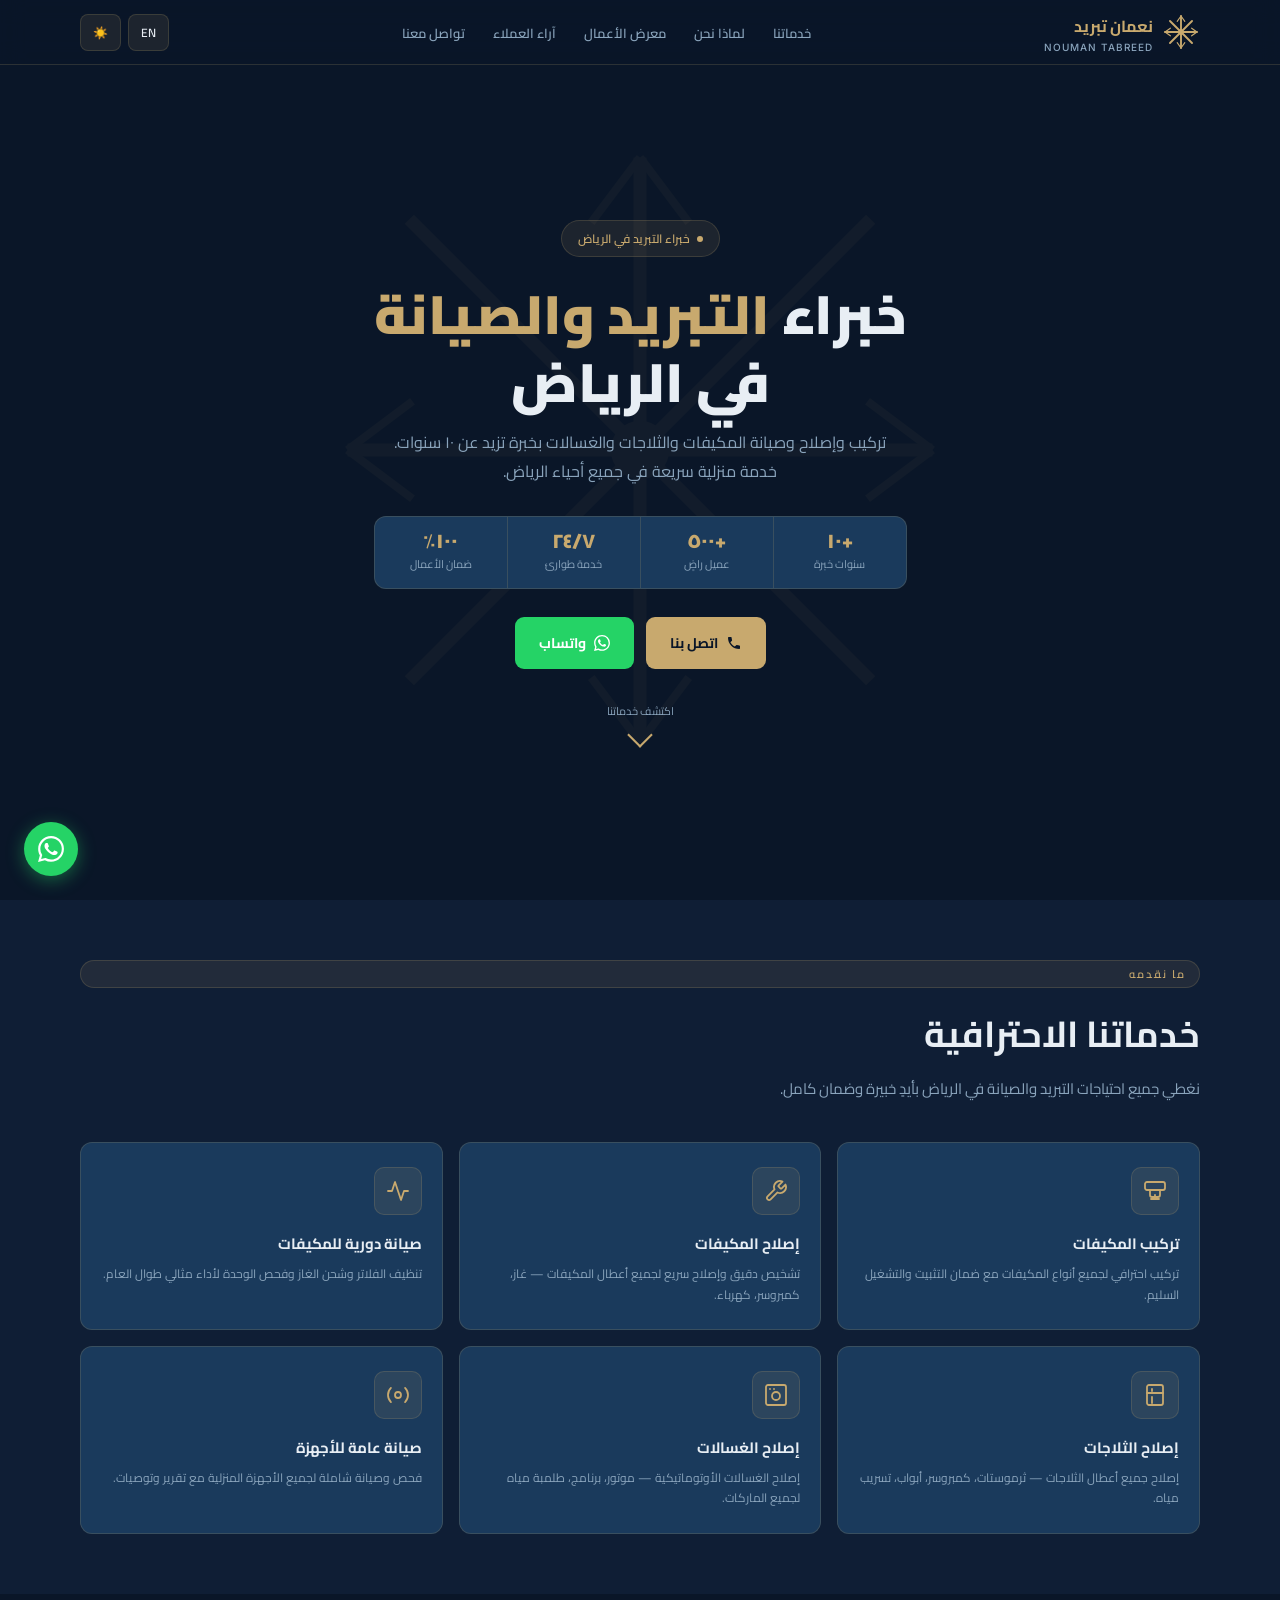
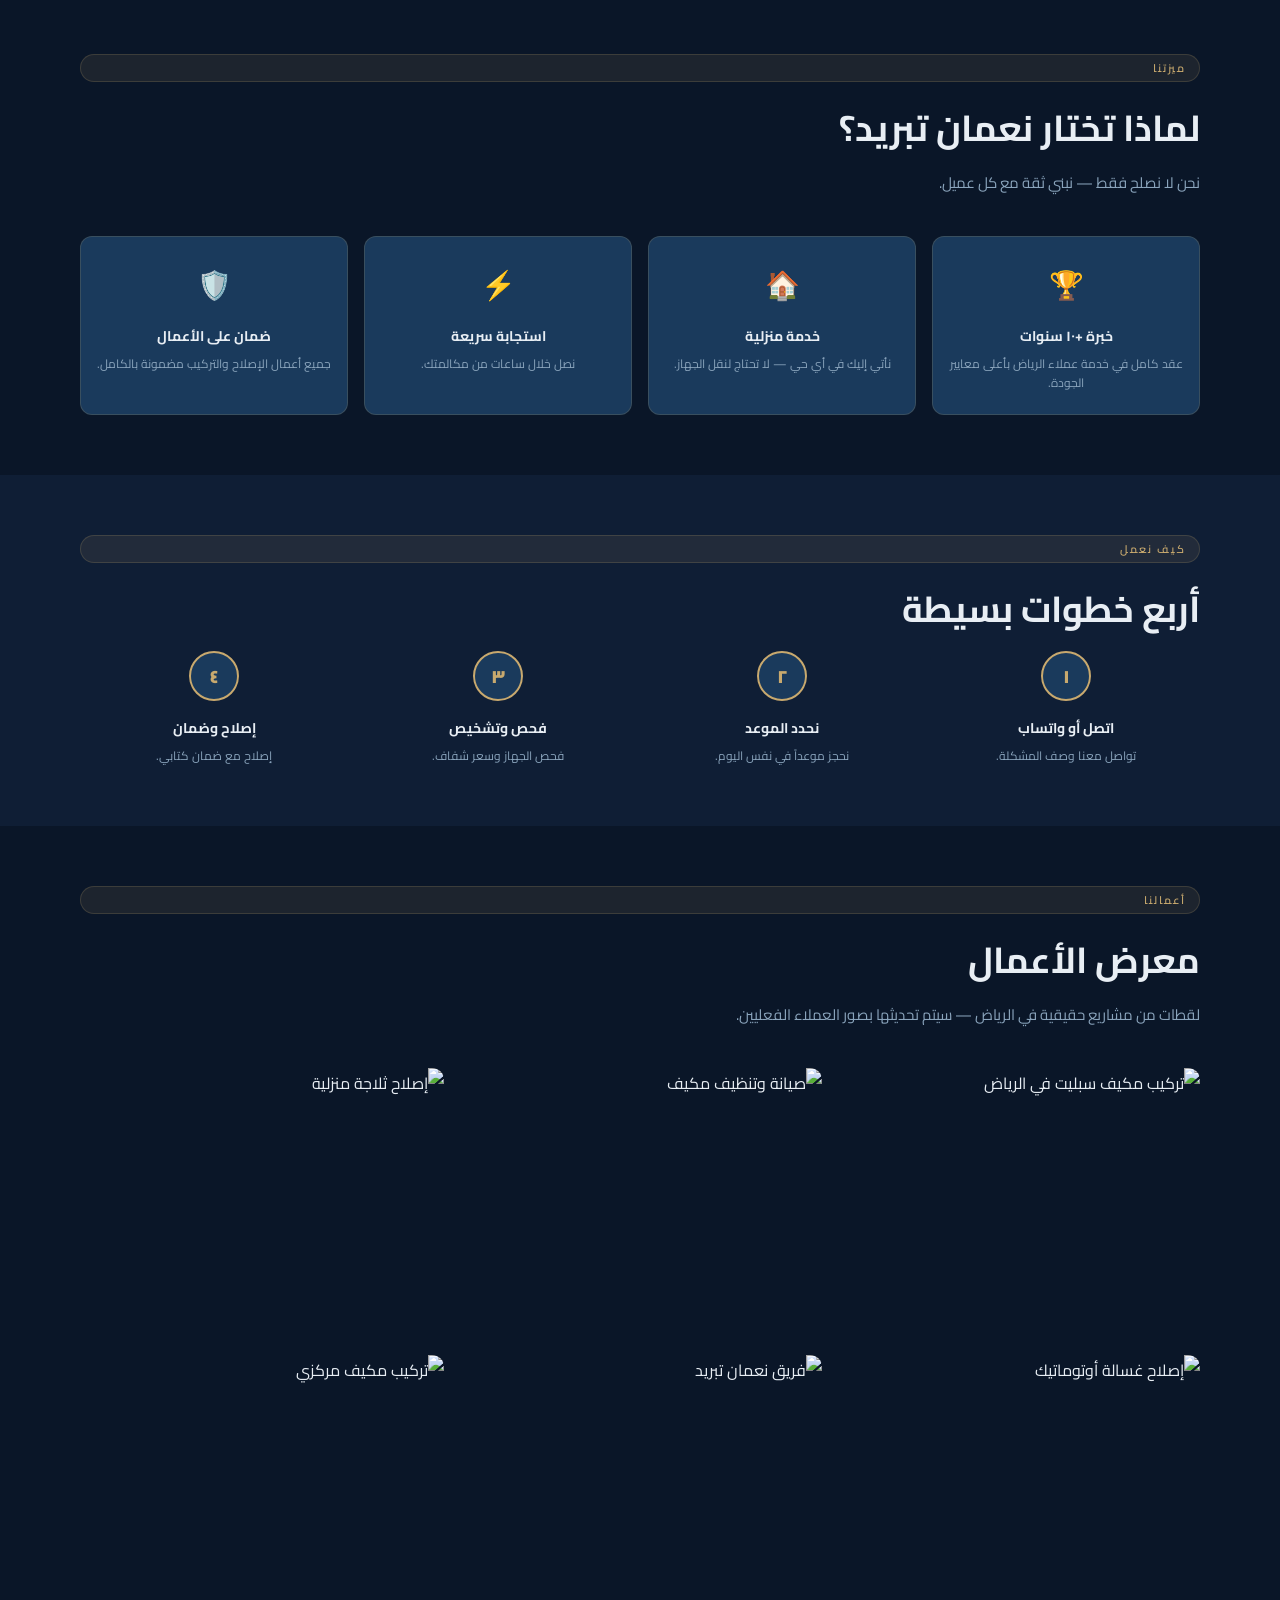
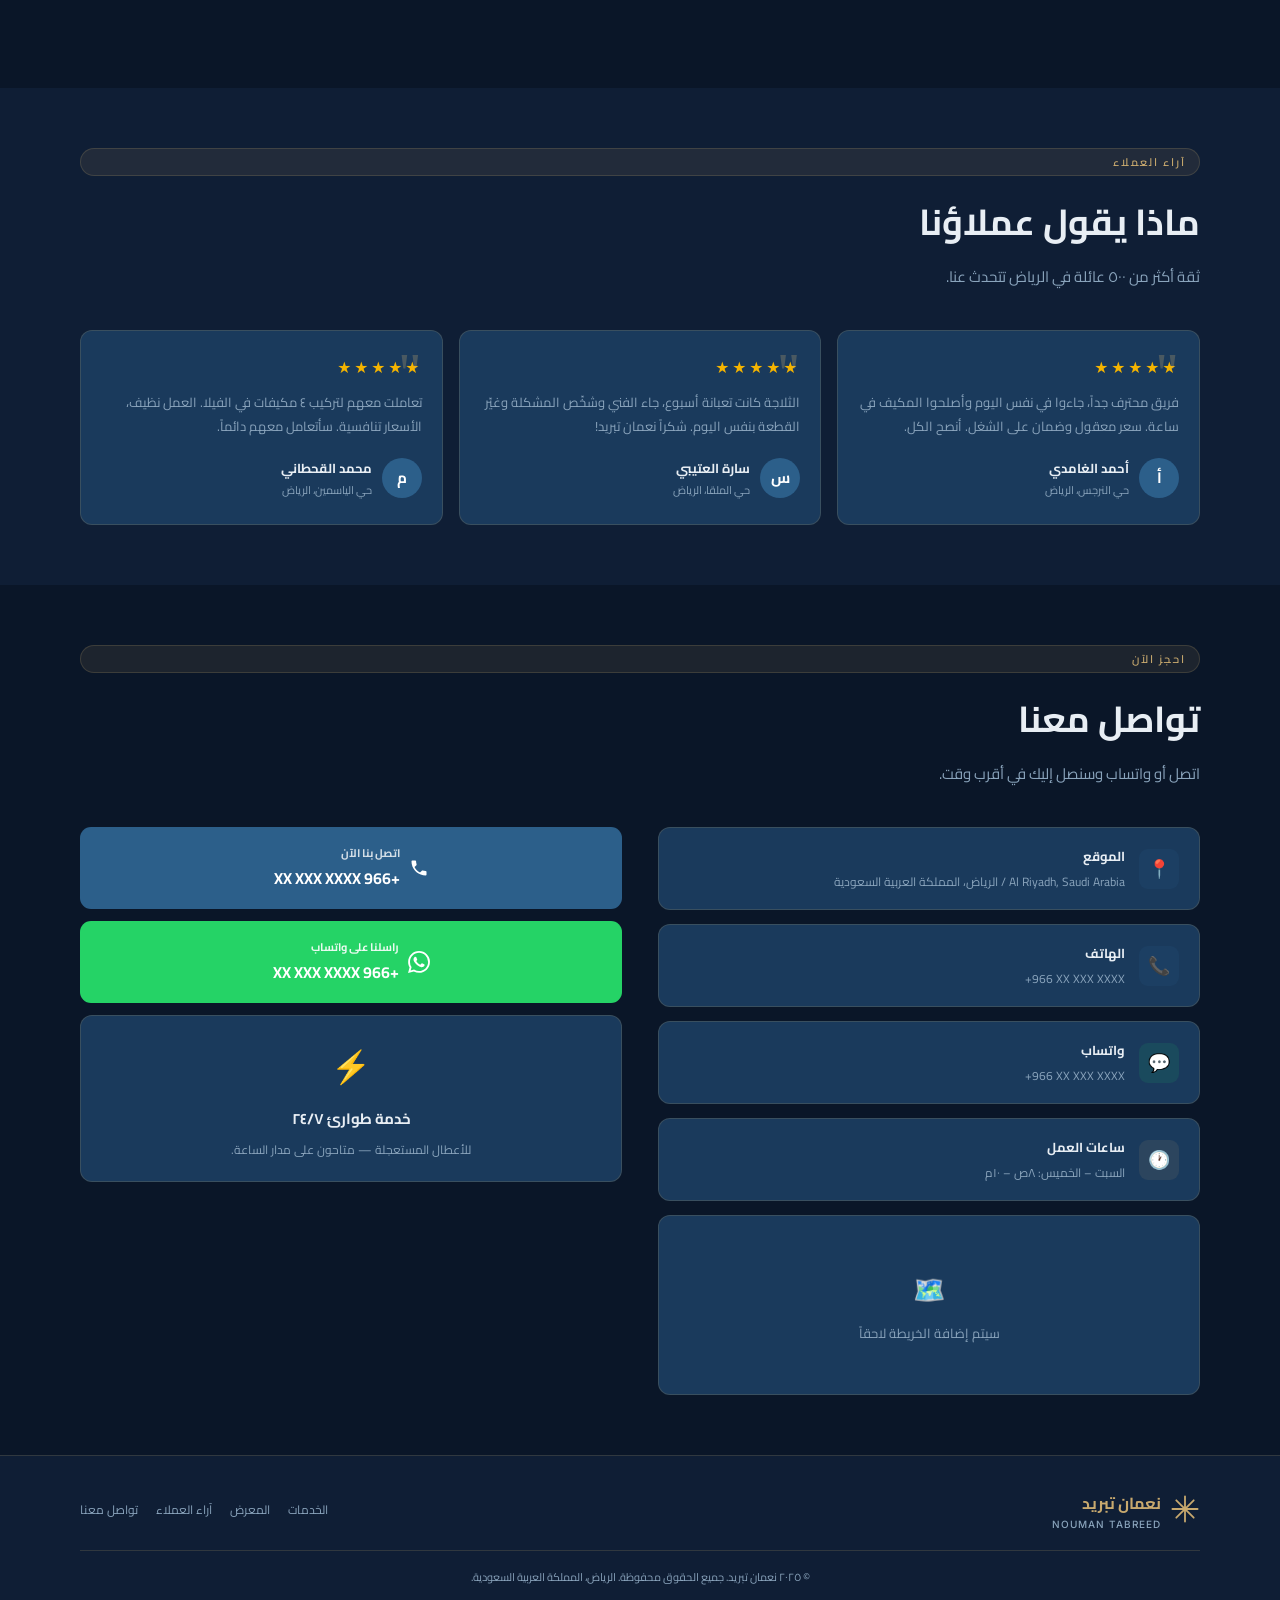
==== commit 8349ba35: "refactor: separate CSS/JS files, compact mobile layout, sticky bottom bar, horizontal swipe testimon" ====
--- a/index.html
+++ b/index.html
@@ -1,868 +1,78 @@
 <!DOCTYPE html>
 <html lang="ar" dir="rtl">
 <head>
-  <meta charset="UTF-8" />
-  <meta name="viewport" content="width=device-width, initial-scale=1.0" />
-  <title>نعمان تبريد | Nouman Tabreed – خبراء التكييف والصيانة في الرياض</title>
-
-  <!-- SEO Meta -->
-  <meta name="description" content="نعمان تبريد – متخصصون في تركيب وإصلاح وصيانة المكيفات والثلاجات والغسالات في الرياض، المملكة العربية السعودية. خدمة منزلية سريعة وضمان على الأعمال." />
-  <meta name="keywords" content="صيانة مكيفات الرياض, تركيب مكيفات, إصلاح ثلاجات, صيانة غسالات, Nouman Tabreed, AC repair Riyadh, refrigerator repair Riyadh, washing machine maintenance KSA" />
-  <meta name="author" content="نعمان تبريد – Nouman Tabreed" />
-  <meta name="robots" content="index, follow" />
-  <link rel="canonical" href="https://noumanatabreed.com/" />
-
-  <!-- Open Graph -->
-  <meta property="og:type" content="website" />
-  <meta property="og:url" content="https://noumanatabreed.com/" />
-  <meta property="og:title" content="نعمان تبريد | خبراء التكييف والصيانة في الرياض" />
-  <meta property="og:description" content="خدمات احترافية لتركيب وصيانة المكيفات والثلاجات والغسالات في الرياض. اتصل بنا للحجز الفوري." />
-  <meta property="og:image" content="https://placehold.co/1200x630/0A1628/C8A96E?text=نعمان+تبريد" />
-  <meta property="og:locale" content="ar_SA" />
-
-  <!-- Twitter Card -->
-  <meta name="twitter:card" content="summary_large_image" />
-  <meta name="twitter:title" content="نعمان تبريد | AC & Appliance Experts – Riyadh" />
-  <meta name="twitter:description" content="Professional AC, refrigerator & washing machine repair in Al Riyadh KSA." />
-
-  <!-- Schema.org LocalBusiness -->
-  <script type="application/ld+json">
-  {
-    "@context": "https://schema.org",
-    "@type": "LocalBusiness",
-    "name": "نعمان تبريد – Nouman Tabreed",
-    "description": "خدمات تركيب وإصلاح وصيانة المكيفات والثلاجات والغسالات في الرياض",
-    "url": "https://noumanatabreed.com",
-    "telephone": "+966XXXXXXXXX",
-    "address": {
-      "@type": "PostalAddress",
-      "addressLocality": "الرياض",
-      "addressRegion": "منطقة الرياض",
-      "addressCountry": "SA"
-    },
-    "openingHours": "Sa-Th 08:00-22:00",
-    "priceRange": "$$",
-    "areaServed": "الرياض",
-    "serviceType": ["AC Repair", "Refrigerator Repair", "Washing Machine Repair", "AC Installation"]
-  }
-  </script>
-
-  <!-- Google Fonts -->
-  <link rel="preconnect" href="https://fonts.googleapis.com" />
-  <link rel="preconnect" href="https://fonts.gstatic.com" crossorigin />
-  <link href="https://fonts.googleapis.com/css2?family=Cairo:wght@400;600;700;900&family=Inter:wght@400;500;600&display=swap" rel="stylesheet" />
-
-  <style>
-    /* ─── CSS VARIABLES ─── */
-    :root {
-      --bg: #0A1628;
-      --bg2: #0f1e35;
-      --card: #1A3A5C;
-      --card2: #162f4a;
-      --accent: #C8A96E;
-      --accent2: #b8934a;
-      --blue: #2C5F8A;
-      --blue2: #245079;
-      --text: #E8EEF4;
-      --text2: #a8bacb;
-      --border: rgba(200,169,110,0.2);
-      --shadow: 0 8px 32px rgba(0,0,0,0.35);
-      --radius: 14px;
-      --transition: 0.3s ease;
-    }
-    [data-theme="light"] {
-      --bg: #F5F2ED;
-      --bg2: #eae6df;
-      --card: #FFFFFF;
-      --card2: #f0ece5;
-      --text: #0A1628;
-      --text2: #3a5068;
-      --border: rgba(44,95,138,0.2);
-      --shadow: 0 8px 32px rgba(0,0,0,0.1);
-    }
-
-    /* ─── RESET & BASE ─── */
-    *, *::before, *::after { box-sizing: border-box; margin: 0; padding: 0; }
-    html { scroll-behavior: smooth; }
-    body {
-      font-family: 'Cairo', 'Inter', sans-serif;
-      background: var(--bg);
-      color: var(--text);
-      transition: background var(--transition), color var(--transition);
-      overflow-x: hidden;
-    }
-    [data-lang="en"] .ar { display: none; }
-    [data-lang="en"] .en { display: block; }
-    [data-lang="ar"] .en { display: none; }
-    [data-lang="ar"] .ar { display: block; }
-    .en-inline { display: none; }
-    .ar-inline { display: inline; }
-    [data-lang="en"] .en-inline { display: inline; }
-    [data-lang="en"] .ar-inline { display: none; }
-    img { max-width: 100%; display: block; }
-    a { text-decoration: none; color: inherit; }
-
-    /* ─── SCROLLBAR ─── */
-    ::-webkit-scrollbar { width: 6px; }
-    ::-webkit-scrollbar-track { background: var(--bg2); }
-    ::-webkit-scrollbar-thumb { background: var(--accent); border-radius: 3px; }
-
-    /* ─── SECTION WRAPPER ─── */
-    .section { padding: 90px 0; }
-    .container { max-width: 1200px; margin: 0 auto; padding: 0 24px; }
-    .section-label {
-      display: inline-block;
-      font-size: 12px;
-      font-weight: 600;
-      letter-spacing: 2px;
-      text-transform: uppercase;
-      color: var(--accent);
-      background: rgba(200,169,110,0.1);
-      border: 1px solid var(--border);
-      padding: 4px 14px;
-      border-radius: 20px;
-      margin-bottom: 14px;
-    }
-    .section-title {
-      font-size: clamp(26px, 4vw, 40px);
-      font-weight: 700;
-      line-height: 1.3;
-      margin-bottom: 10px;
-    }
-    .section-sub {
-      font-size: 16px;
-      color: var(--text2);
-      max-width: 560px;
-      line-height: 1.7;
-      margin-bottom: 48px;
-    }
-
-    /* ─── REVEAL ANIMATION ─── */
-    .reveal {
-      opacity: 0;
-      transform: translateY(30px);
-      transition: opacity 0.6s ease, transform 0.6s ease;
-    }
-    .reveal.visible {
-      opacity: 1;
-      transform: translateY(0);
-    }
-
-    /* ════════════════════════════════
-       NAVBAR
-    ════════════════════════════════ */
-    #navbar {
-      position: fixed;
-      top: 0; left: 0; right: 0;
-      z-index: 1000;
-      background: rgba(10,22,40,0.85);
-      backdrop-filter: blur(12px);
-      -webkit-backdrop-filter: blur(12px);
-      border-bottom: 1px solid var(--border);
-      transition: background var(--transition);
-    }
-    [data-theme="light"] #navbar {
-      background: rgba(245,242,237,0.9);
-    }
-    .nav-inner {
-      display: flex;
-      align-items: center;
-      justify-content: space-between;
-      height: 70px;
-      gap: 16px;
-    }
-    .logo {
-      display: flex;
-      align-items: center;
-      gap: 10px;
-      flex-shrink: 0;
-    }
-    .logo-icon {
-      width: 42px; height: 42px;
-      animation: spin-slow 20s linear infinite;
-    }
-    @keyframes spin-slow {
-      from { transform: rotate(0deg); }
-      to   { transform: rotate(360deg); }
-    }
-    .logo-text {
-      display: flex;
-      flex-direction: column;
-      line-height: 1.15;
-    }
-    .logo-ar {
-      font-size: 17px;
-      font-weight: 700;
-      color: var(--accent);
-    }
-    .logo-en {
-      font-size: 11px;
-      font-weight: 500;
-      color: var(--text2);
-      letter-spacing: 1px;
-      text-transform: uppercase;
-      font-family: 'Inter', sans-serif;
-    }
-    .nav-links {
-      display: flex;
-      gap: 8px;
-      list-style: none;
-      align-items: center;
-    }
-    .nav-links a {
-      font-size: 14px;
-      font-weight: 600;
-      padding: 7px 14px;
-      border-radius: 8px;
-      color: var(--text2);
-      transition: color var(--transition), background var(--transition);
-      position: relative;
-    }
-    .nav-links a:hover { color: var(--accent); background: rgba(200,169,110,0.08); }
-    .nav-controls {
-      display: flex;
-      align-items: center;
-      gap: 8px;
-    }
-    .ctrl-btn {
-      background: rgba(200,169,110,0.1);
-      border: 1px solid var(--border);
-      color: var(--text);
-      padding: 7px 13px;
-      border-radius: 8px;
-      font-size: 13px;
-      font-weight: 600;
-      cursor: pointer;
-      font-family: 'Cairo', sans-serif;
-      transition: background var(--transition), color var(--transition);
-    }
-    .ctrl-btn:hover { background: var(--accent); color: #0A1628; }
-    .hamburger {
-      display: none;
-      flex-direction: column;
-      gap: 5px;
-      background: none;
-      border: none;
-      cursor: pointer;
-      padding: 8px;
-    }
-    .hamburger span {
-      display: block;
-      width: 24px; height: 2px;
-      background: var(--text);
-      border-radius: 2px;
-      transition: transform 0.3s, opacity 0.3s;
-    }
-    .hamburger.open span:nth-child(1) { transform: translateY(7px) rotate(45deg); }
-    .hamburger.open span:nth-child(2) { opacity: 0; }
-    .hamburger.open span:nth-child(3) { transform: translateY(-7px) rotate(-45deg); }
-    #mobile-menu {
-      display: none;
-      position: fixed;
-      top: 70px; left: 0; right: 0;
-      background: var(--bg2);
-      border-bottom: 1px solid var(--border);
-      padding: 16px 24px;
-      z-index: 999;
-    }
-    #mobile-menu.open { display: block; }
-    #mobile-menu ul { list-style: none; display: flex; flex-direction: column; gap: 4px; }
-    #mobile-menu a {
-      display: block;
-      padding: 12px 16px;
-      font-weight: 600;
-      font-size: 15px;
-      border-radius: 10px;
-      color: var(--text);
-      transition: background var(--transition);
-    }
-    #mobile-menu a:hover { background: var(--card); color: var(--accent); }
-
-    /* ════════════════════════════════
-       HERO
-    ════════════════════════════════ */
-    #hero {
-      min-height: 100vh;
-      display: flex;
-      align-items: center;
-      justify-content: center;
-      position: relative;
-      overflow: hidden;
-      padding-top: 70px;
-      text-align: center;
-    }
-    .hero-bg-snowflake {
-      position: absolute;
-      width: min(700px, 90vw);
-      height: min(700px, 90vw);
-      top: 50%; left: 50%;
-      transform: translate(-50%, -50%);
-      opacity: 0.04;
-      animation: spin-slow 40s linear infinite;
-      pointer-events: none;
-    }
-    .hero-content { position: relative; z-index: 1; max-width: 760px; }
-    .hero-badge {
-      display: inline-flex;
-      align-items: center;
-      gap: 8px;
-      background: rgba(200,169,110,0.12);
-      border: 1px solid var(--border);
-      padding: 7px 18px;
-      border-radius: 30px;
-      font-size: 13px;
-      font-weight: 600;
-      color: var(--accent);
-      margin-bottom: 28px;
-    }
-    .hero-badge::before { content: ''; width: 7px; height: 7px; background: var(--accent); border-radius: 50%; animation: pulse-dot 2s ease infinite; }
-    @keyframes pulse-dot {
-      0%, 100% { opacity: 1; transform: scale(1); }
-      50% { opacity: 0.4; transform: scale(0.7); }
-    }
-    .hero-title-ar {
-      font-size: clamp(30px, 6vw, 60px);
-      font-weight: 900;
-      line-height: 1.25;
-      margin-bottom: 14px;
-    }
-    .hero-title-ar span { color: var(--accent); }
-    .hero-title-en {
-      font-family: 'Inter', sans-serif;
-      font-size: clamp(22px, 4vw, 42px);
-      font-weight: 700;
-      line-height: 1.3;
-      margin-bottom: 14px;
-    }
-    .hero-title-en span { color: var(--accent); }
-    .hero-sub {
-      font-size: clamp(14px, 2vw, 17px);
-      color: var(--text2);
-      max-width: 540px;
-      margin: 0 auto 38px;
-      line-height: 1.8;
-    }
-    .hero-cta {
-      display: flex;
-      gap: 14px;
-      justify-content: center;
-      flex-wrap: wrap;
-      margin-bottom: 60px;
-    }
-    .btn-primary {
-      display: inline-flex;
-      align-items: center;
-      gap: 9px;
-      background: var(--accent);
-      color: #0A1628;
-      font-weight: 700;
-      font-size: 15px;
-      padding: 14px 28px;
-      border-radius: 10px;
-      font-family: 'Cairo', sans-serif;
-      transition: background var(--transition), transform 0.2s;
-      box-shadow: 0 4px 20px rgba(200,169,110,0.35);
-      animation: glow-pulse 3s ease infinite;
-    }
-    @keyframes glow-pulse {
-      0%, 100% { box-shadow: 0 4px 20px rgba(200,169,110,0.35); }
-      50% { box-shadow: 0 4px 30px rgba(200,169,110,0.6); }
-    }
-    .btn-primary:hover { background: var(--accent2); transform: translateY(-2px); }
-    .btn-secondary {
-      display: inline-flex;
-      align-items: center;
-      gap: 9px;
-      background: #25D366;
-      color: #fff;
-      font-weight: 700;
-      font-size: 15px;
-      padding: 14px 28px;
-      border-radius: 10px;
-      font-family: 'Cairo', sans-serif;
-      transition: background var(--transition), transform 0.2s;
-    }
-    .btn-secondary:hover { background: #1ebe59; transform: translateY(-2px); }
-    .hero-scroll {
-      display: flex;
-      flex-direction: column;
-      align-items: center;
-      gap: 6px;
-      color: var(--text2);
-      font-size: 12px;
-    }
-    .scroll-arrow {
-      width: 20px; height: 20px;
-      border-right: 2px solid var(--accent);
-      border-bottom: 2px solid var(--accent);
-      transform: rotate(45deg);
-      animation: bounce-arrow 1.6s ease infinite;
-    }
-    @keyframes bounce-arrow {
-      0%, 100% { transform: rotate(45deg) translateY(0); }
-      50% { transform: rotate(45deg) translateY(6px); }
-    }
-    .hero-stats {
-      display: flex;
-      gap: 0;
-      justify-content: center;
-      background: var(--card);
-      border: 1px solid var(--border);
-      border-radius: 14px;
-      overflow: hidden;
-      margin-bottom: 40px;
-    }
-    .hero-stat {
-      flex: 1;
-      padding: 18px 20px;
-      text-align: center;
-      border-left: 1px solid var(--border);
-    }
-    .hero-stat:last-child { border-left: none; }
-    [dir="ltr"] .hero-stat:first-child { border-left: none; }
-    [dir="ltr"] .hero-stat { border-right: 1px solid var(--border); }
-    [dir="ltr"] .hero-stat:last-child { border-right: none; }
-    .stat-num {
-      font-size: 24px;
-      font-weight: 900;
-      color: var(--accent);
-      line-height: 1;
-    }
-    .stat-label { font-size: 12px; color: var(--text2); margin-top: 4px; }
-
-    /* ════════════════════════════════
-       SERVICES
-    ════════════════════════════════ */
-    #services { background: var(--bg2); }
-    .services-grid {
-      display: grid;
-      grid-template-columns: repeat(3, 1fr);
-      gap: 20px;
-    }
-    .service-card {
-      background: var(--card);
-      border: 1px solid var(--border);
-      border-radius: var(--radius);
-      padding: 30px 24px;
-      transition: transform 0.3s, border-color 0.3s, box-shadow 0.3s;
-      cursor: default;
-    }
-    .service-card:hover {
-      transform: translateY(-6px);
-      border-color: var(--accent);
-      box-shadow: 0 12px 40px rgba(200,169,110,0.15);
-    }
-    .service-icon {
-      width: 52px; height: 52px;
-      background: rgba(200,169,110,0.1);
-      border: 1px solid var(--border);
-      border-radius: 12px;
-      display: flex;
-      align-items: center;
-      justify-content: center;
-      margin-bottom: 18px;
-    }
-    .service-icon svg { width: 26px; height: 26px; }
-    .service-card h3 {
-      font-size: 17px;
-      font-weight: 700;
-      margin-bottom: 8px;
-    }
-    .service-card p {
-      font-size: 13px;
-      color: var(--text2);
-      line-height: 1.7;
-    }
-
-    /* ════════════════════════════════
-       WHY US
-    ════════════════════════════════ */
-    #why { background: var(--bg); }
-    .why-grid {
-      display: grid;
-      grid-template-columns: repeat(4, 1fr);
-      gap: 20px;
-    }
-    .why-card {
-      background: var(--card);
-      border: 1px solid var(--border);
-      border-radius: var(--radius);
-      padding: 28px 20px;
-      text-align: center;
-      transition: transform 0.3s, border-color 0.3s;
-    }
-    .why-card:hover { transform: translateY(-4px); border-color: var(--accent); }
-    .why-icon {
-      font-size: 32px;
-      margin-bottom: 14px;
-      display: block;
-    }
-    .why-card h3 { font-size: 15px; font-weight: 700; margin-bottom: 6px; }
-    .why-card p { font-size: 13px; color: var(--text2); line-height: 1.6; }
-
-    /* ════════════════════════════════
-       GALLERY
-    ════════════════════════════════ */
-    #gallery { background: var(--bg2); }
-    .gallery-grid {
-      display: grid;
-      grid-template-columns: repeat(3, 1fr);
-      gap: 16px;
-    }
-    .gallery-item {
-      position: relative;
-      border-radius: var(--radius);
-      overflow: hidden;
-      cursor: pointer;
-      aspect-ratio: 4/3;
-    }
-    .gallery-item img {
-      width: 100%; height: 100%;
-      object-fit: cover;
-      transition: transform 0.4s;
-    }
-    .gallery-item:hover img { transform: scale(1.06); }
-    .gallery-overlay {
-      position: absolute;
-      inset: 0;
-      background: rgba(10,22,40,0.55);
-      display: flex;
-      align-items: flex-end;
-      padding: 16px;
-      opacity: 0;
-      transition: opacity 0.3s;
-    }
-    .gallery-item:hover .gallery-overlay { opacity: 1; }
-    .gallery-caption {
-      color: #fff;
-      font-size: 13px;
-      font-weight: 600;
-      line-height: 1.4;
-    }
-
-    /* Lightbox */
-    #lightbox {
-      display: none;
-      position: fixed;
-      inset: 0;
-      background: rgba(0,0,0,0.92);
-      z-index: 9999;
-      align-items: center;
-      justify-content: center;
-      flex-direction: column;
-      gap: 16px;
-    }
-    #lightbox.open { display: flex; }
-    #lightbox img { max-width: 90vw; max-height: 75vh; border-radius: 10px; }
-    #lightbox-close {
-      position: absolute;
-      top: 20px; left: 20px;
-      background: rgba(255,255,255,0.1);
-      border: none;
-      color: #fff;
-      width: 40px; height: 40px;
-      border-radius: 50%;
-      font-size: 20px;
-      cursor: pointer;
-      display: flex; align-items: center; justify-content: center;
-      transition: background 0.2s;
-    }
-    #lightbox-close:hover { background: rgba(255,255,255,0.2); }
-    #lightbox-caption { color: #ccc; font-size: 14px; text-align: center; }
-
-    /* ════════════════════════════════
-       TESTIMONIALS
-    ════════════════════════════════ */
-    #testimonials { background: var(--bg); }
-    .testimonials-grid {
-      display: grid;
-      grid-template-columns: repeat(3, 1fr);
-      gap: 20px;
-    }
-    .testimonial-card {
-      background: var(--card);
-      border: 1px solid var(--border);
-      border-radius: var(--radius);
-      padding: 28px 24px;
-      position: relative;
-      transition: transform 0.3s;
-    }
-    .testimonial-card:hover { transform: translateY(-4px); }
-    .testimonial-card::before {
-      content: '"';
-      position: absolute;
-      top: 16px;
-      right: 24px;
-      font-size: 64px;
-      line-height: 1;
-      color: var(--accent);
-      opacity: 0.3;
-      font-family: Georgia, serif;
-    }
-    [dir="ltr"] .testimonial-card::before { right: auto; left: 24px; }
-    .stars { color: #f5b400; font-size: 15px; margin-bottom: 12px; letter-spacing: 2px; }
-    .testimonial-text { font-size: 14px; color: var(--text2); line-height: 1.8; margin-bottom: 20px; }
-    .testimonial-author { display: flex; align-items: center; gap: 12px; }
-    .author-avatar {
-      width: 42px; height: 42px; border-radius: 50%;
-      background: var(--blue);
-      display: flex; align-items: center; justify-content: center;
-      font-weight: 700; font-size: 16px; color: #fff;
-      flex-shrink: 0;
-    }
-    .author-name { font-weight: 700; font-size: 14px; }
-    .author-city { font-size: 12px; color: var(--text2); }
-
-    /* ════════════════════════════════
-       PROCESS / HOW IT WORKS
-    ════════════════════════════════ */
-    #process { background: var(--bg2); }
-    .process-steps {
-      display: grid;
-      grid-template-columns: repeat(4, 1fr);
-      gap: 20px;
-      position: relative;
-    }
-    .process-steps::before {
-      content: '';
-      position: absolute;
-      top: 28px;
-      right: 12.5%;
-      left: 12.5%;
-      height: 2px;
-      background: var(--border);
-      z-index: 0;
-    }
-    .process-step {
-      text-align: center;
-      position: relative;
-      z-index: 1;
-    }
-    .step-num {
-      width: 56px; height: 56px;
-      background: var(--card);
-      border: 2px solid var(--accent);
-      border-radius: 50%;
-      display: flex; align-items: center; justify-content: center;
-      margin: 0 auto 16px;
-      font-size: 20px;
-      font-weight: 900;
-      color: var(--accent);
-    }
-    .process-step h3 { font-size: 15px; font-weight: 700; margin-bottom: 6px; }
-    .process-step p { font-size: 13px; color: var(--text2); line-height: 1.6; }
-
-    /* ════════════════════════════════
-       CONTACT
-    ════════════════════════════════ */
-    #contact { background: var(--bg); }
-    .contact-wrapper {
-      display: grid;
-      grid-template-columns: 1fr 1fr;
-      gap: 40px;
-      align-items: start;
-    }
-    .contact-info { display: flex; flex-direction: column; gap: 20px; }
-    .contact-item {
-      display: flex;
-      align-items: center;
-      gap: 16px;
-      background: var(--card);
-      border: 1px solid var(--border);
-      border-radius: var(--radius);
-      padding: 18px 22px;
-      transition: border-color 0.3s;
-    }
-    .contact-item:hover { border-color: var(--accent); }
-    .contact-icon {
-      width: 44px; height: 44px;
-      border-radius: 10px;
-      display: flex; align-items: center; justify-content: center;
-      flex-shrink: 0;
-      font-size: 20px;
-    }
-    .contact-item-text h4 { font-size: 14px; font-weight: 700; margin-bottom: 2px; }
-    .contact-item-text p { font-size: 13px; color: var(--text2); direction: ltr; }
-    .contact-cta { display: flex; flex-direction: column; gap: 14px; }
-    .btn-call {
-      display: flex; align-items: center; justify-content: center; gap: 10px;
-      background: var(--blue);
-      color: #fff;
-      font-size: 17px; font-weight: 700;
-      padding: 18px 24px;
-      border-radius: 12px;
-      font-family: 'Cairo', sans-serif;
-      transition: background 0.2s, transform 0.2s;
-    }
-    .btn-call:hover { background: var(--blue2); transform: translateY(-2px); }
-    .btn-whatsapp {
-      display: flex; align-items: center; justify-content: center; gap: 10px;
-      background: #25D366;
-      color: #fff;
-      font-size: 17px; font-weight: 700;
-      padding: 18px 24px;
-      border-radius: 12px;
-      font-family: 'Cairo', sans-serif;
-      transition: background 0.2s, transform 0.2s;
-    }
-    .btn-whatsapp:hover { background: #1ebe59; transform: translateY(-2px); }
-    .map-placeholder {
-      background: var(--card);
-      border: 1px solid var(--border);
-      border-radius: var(--radius);
-      overflow: hidden;
-      height: 220px;
-      display: flex; align-items: center; justify-content: center;
-      color: var(--text2);
-      font-size: 14px;
-      text-align: center;
-      gap: 8px;
-      flex-direction: column;
-    }
-
-    /* ════════════════════════════════
-       FOOTER
-    ════════════════════════════════ */
-    footer {
-      background: var(--bg2);
-      border-top: 1px solid var(--border);
-      padding: 40px 0 24px;
-    }
-    .footer-inner {
-      display: flex;
-      justify-content: space-between;
-      align-items: center;
-      flex-wrap: wrap;
-      gap: 20px;
-      margin-bottom: 24px;
-    }
-    .footer-links { display: flex; gap: 20px; flex-wrap: wrap; }
-    .footer-links a { font-size: 13px; color: var(--text2); transition: color 0.2s; }
-    .footer-links a:hover { color: var(--accent); }
-    .footer-copy {
-      text-align: center;
-      font-size: 12px;
-      color: var(--text2);
-      border-top: 1px solid var(--border);
-      padding-top: 20px;
-    }
-
-    /* ════════════════════════════════
-       FLOATING WHATSAPP
-    ════════════════════════════════ */
-    #float-wa {
-      position: fixed;
-      bottom: 28px;
-      left: 28px;
-      width: 56px; height: 56px;
-      background: #25D366;
-      border-radius: 50%;
-      display: flex; align-items: center; justify-content: center;
-      box-shadow: 0 4px 20px rgba(37,211,102,0.45);
-      z-index: 998;
-      transition: transform 0.2s, box-shadow 0.2s;
-      animation: float-bounce 3s ease infinite;
-    }
-    [dir="ltr"] #float-wa { left: auto; right: 28px; }
-    @keyframes float-bounce {
-      0%, 100% { transform: translateY(0); }
-      50% { transform: translateY(-5px); }
-    }
-    #float-wa:hover { transform: scale(1.1); box-shadow: 0 6px 28px rgba(37,211,102,0.6); }
-    #float-wa svg { width: 28px; height: 28px; fill: #fff; }
-
-    /* ════════════════════════════════
-       RESPONSIVE
-    ════════════════════════════════ */
-    @media (max-width: 1024px) {
-      .why-grid { grid-template-columns: repeat(2, 1fr); }
-      .process-steps { grid-template-columns: repeat(2, 1fr); }
-      .process-steps::before { display: none; }
-    }
-    @media (max-width: 900px) {
-      .services-grid { grid-template-columns: repeat(2, 1fr); }
-      .gallery-grid { grid-template-columns: repeat(2, 1fr); }
-      .testimonials-grid { grid-template-columns: repeat(2, 1fr); }
-      .contact-wrapper { grid-template-columns: 1fr; }
-    }
-    @media (max-width: 768px) {
-      .nav-links { display: none; }
-      .hamburger { display: flex; }
-      .hero-stats { flex-wrap: wrap; }
-      .hero-stat { flex: 1 0 calc(50% - 1px); }
-    }
-    @media (max-width: 580px) {
-      .services-grid { grid-template-columns: 1fr; }
-      .gallery-grid { grid-template-columns: 1fr; }
-      .testimonials-grid { grid-template-columns: 1fr; }
-      .why-grid { grid-template-columns: 1fr; }
-      .process-steps { grid-template-columns: 1fr; }
-    }
-    @media (prefers-reduced-motion: reduce) {
-      *, *::before, *::after { animation-duration: 0.01ms !important; transition-duration: 0.01ms !important; }
-    }
-  </style>
+<meta charset="UTF-8"/>
+<meta name="viewport" content="width=device-width,initial-scale=1.0"/>
+<title>نعمان تبريد | خبراء التكييف والصيانة في الرياض</title>
+<meta name="description" content="نعمان تبريد – تركيب وإصلاح وصيانة المكيفات والثلاجات والغسالات في الرياض. خدمة منزلية سريعة وضمان كامل على الأعمال."/>
+<meta name="keywords" content="صيانة مكيفات الرياض,تركيب مكيفات,إصلاح ثلاجات,صيانة غسالات,Nouman Tabreed,AC repair Riyadh"/>
+<meta name="robots" content="index,follow"/>
+<link rel="canonical" href="https://noumanatabreed.com/"/>
+<meta property="og:type" content="website"/>
+<meta property="og:url" content="https://noumanatabreed.com/"/>
+<meta property="og:title" content="نعمان تبريد | خبراء التكييف والصيانة في الرياض"/>
+<meta property="og:description" content="خدمات احترافية لتركيب وصيانة المكيفات والثلاجات والغسالات في الرياض."/>
+<meta property="og:image" content="https://placehold.co/1200x630/0A1628/C8A96E?text=نعمان+تبريد"/>
+<meta property="og:locale" content="ar_SA"/>
+<meta name="twitter:card" content="summary_large_image"/>
+<script type="application/ld+json">{"@context":"https://schema.org","@type":"LocalBusiness","name":"نعمان تبريد – Nouman Tabreed","description":"خدمات تركيب وإصلاح وصيانة المكيفات والثلاجات والغسالات في الرياض","url":"https://noumanatabreed.com","telephone":"+966XXXXXXXXX","address":{"@type":"PostalAddress","addressLocality":"الرياض","addressRegion":"منطقة الرياض","addressCountry":"SA"},"openingHours":"Sa-Th 08:00-22:00","priceRange":"$$","areaServed":"الرياض"}</script>
+<link rel="preconnect" href="https://fonts.googleapis.com"/>
+<link rel="preconnect" href="https://fonts.gstatic.com" crossorigin/>
+<link href="https://fonts.googleapis.com/css2?family=Cairo:wght@400;600;700;900&family=Inter:wght@400;500;600&display=swap" rel="stylesheet"/>
+<link rel="stylesheet" href="style.css"/>
 </head>
 <body>
 
-<!-- ════ NAVBAR ════ -->
-<nav id="navbar" role="navigation" aria-label="Main navigation">
-  <div class="container nav-inner">
-    <a href="#hero" class="logo" aria-label="نعمان تبريد – الرئيسية">
-      <svg class="logo-icon" viewBox="0 0 100 100" fill="none" xmlns="http://www.w3.org/2000/svg" aria-hidden="true">
-        <line x1="50" y1="10" x2="50" y2="90" stroke="#C8A96E" stroke-width="5" stroke-linecap="round"/>
-        <line x1="10" y1="50" x2="90" y2="50" stroke="#C8A96E" stroke-width="5" stroke-linecap="round"/>
-        <line x1="21.7" y1="21.7" x2="78.3" y2="78.3" stroke="#C8A96E" stroke-width="5" stroke-linecap="round"/>
-        <line x1="78.3" y1="21.7" x2="21.7" y2="78.3" stroke="#C8A96E" stroke-width="5" stroke-linecap="round"/>
-        <!-- branch tips -->
-        <line x1="50" y1="10" x2="40" y2="22" stroke="#C8A96E" stroke-width="3" stroke-linecap="round"/>
-        <line x1="50" y1="10" x2="60" y2="22" stroke="#C8A96E" stroke-width="3" stroke-linecap="round"/>
-        <line x1="50" y1="90" x2="40" y2="78" stroke="#C8A96E" stroke-width="3" stroke-linecap="round"/>
-        <line x1="50" y1="90" x2="60" y2="78" stroke="#C8A96E" stroke-width="3" stroke-linecap="round"/>
-        <line x1="10" y1="50" x2="22" y2="40" stroke="#C8A96E" stroke-width="3" stroke-linecap="round"/>
-        <line x1="10" y1="50" x2="22" y2="60" stroke="#C8A96E" stroke-width="3" stroke-linecap="round"/>
-        <line x1="90" y1="50" x2="78" y2="40" stroke="#C8A96E" stroke-width="3" stroke-linecap="round"/>
-        <line x1="90" y1="50" x2="78" y2="60" stroke="#C8A96E" stroke-width="3" stroke-linecap="round"/>
-        <circle cx="50" cy="50" r="7" fill="#C8A96E"/>
-      </svg>
-      <div class="logo-text">
-        <span class="logo-ar">نعمان تبريد</span>
-        <span class="logo-en">Nouman Tabreed</span>
-      </div>
-    </a>
-
-    <ul class="nav-links" role="list">
-      <li><a href="#services"><span class="ar-inline">خدماتنا</span><span class="en-inline">Services</span></a></li>
-      <li><a href="#why"><span class="ar-inline">لماذا نحن</span><span class="en-inline">Why Us</span></a></li>
-      <li><a href="#gallery"><span class="ar-inline">معرض الأعمال</span><span class="en-inline">Gallery</span></a></li>
-      <li><a href="#testimonials"><span class="ar-inline">آراء العملاء</span><span class="en-inline">Reviews</span></a></li>
-      <li><a href="#contact"><span class="ar-inline">تواصل معنا</span><span class="en-inline">Contact</span></a></li>
-    </ul>
-
-    <div class="nav-controls">
-      <button class="ctrl-btn" id="lang-toggle" aria-label="Toggle language">EN</button>
-      <button class="ctrl-btn" id="theme-toggle" aria-label="Toggle theme">☀️</button>
-      <button class="hamburger" id="hamburger" aria-label="Open menu" aria-expanded="false">
-        <span></span><span></span><span></span>
-      </button>
-    </div>
-  </div>
+<!-- NAVBAR -->
+<nav id="nav">
+<div class="wrap nav-in">
+  <a href="#hero" class="logo">
+    <svg class="logo-icon" viewBox="0 0 100 100" fill="none" xmlns="http://www.w3.org/2000/svg">
+      <line x1="50" y1="8" x2="50" y2="92" stroke="#C8A96E" stroke-width="5" stroke-linecap="round"/>
+      <line x1="8" y1="50" x2="92" y2="50" stroke="#C8A96E" stroke-width="5" stroke-linecap="round"/>
+      <line x1="21" y1="21" x2="79" y2="79" stroke="#C8A96E" stroke-width="5" stroke-linecap="round"/>
+      <line x1="79" y1="21" x2="21" y2="79" stroke="#C8A96E" stroke-width="5" stroke-linecap="round"/>
+      <line x1="50" y1="8" x2="40" y2="22" stroke="#C8A96E" stroke-width="3" stroke-linecap="round"/>
+      <line x1="50" y1="8" x2="60" y2="22" stroke="#C8A96E" stroke-width="3" stroke-linecap="round"/>
+      <line x1="50" y1="92" x2="40" y2="78" stroke="#C8A96E" stroke-width="3" stroke-linecap="round"/>
+      <line x1="50" y1="92" x2="60" y2="78" stroke="#C8A96E" stroke-width="3" stroke-linecap="round"/>
+      <line x1="8" y1="50" x2="22" y2="40" stroke="#C8A96E" stroke-width="3" stroke-linecap="round"/>
+      <line x1="8" y1="50" x2="22" y2="60" stroke="#C8A96E" stroke-width="3" stroke-linecap="round"/>
+      <line x1="92" y1="50" x2="78" y2="40" stroke="#C8A96E" stroke-width="3" stroke-linecap="round"/>
+      <line x1="92" y1="50" x2="78" y2="60" stroke="#C8A96E" stroke-width="3" stroke-linecap="round"/>
+      <circle cx="50" cy="50" r="7" fill="#C8A96E"/>
+    </svg>
+    <div><span class="logo-ar">نعمان تبريد</span><span class="logo-en">Nouman Tabreed</span></div>
+  </a>
+  <ul class="nav-links">
+    <li><a href="#services"><span class="ar-i">خدماتنا</span><span class="en-i">Services</span></a></li>
+    <li><a href="#why"><span class="ar-i">لماذا نحن</span><span class="en-i">Why Us</span></a></li>
+    <li><a href="#gallery"><span class="ar-i">معرض الأعمال</span><span class="en-i">Gallery</span></a></li>
+    <li><a href="#testimonials"><span class="ar-i">آراء العملاء</span><span class="en-i">Reviews</span></a></li>
+    <li><a href="#contact"><span class="ar-i">تواصل معنا</span><span class="en-i">Contact</span></a></li>
+  </ul>
+  <div class="nav-ctrl">
+    <button class="cbtn" id="l-btn">EN</button>
+    <button class="cbtn" id="t-btn">☀️</button>
+    <button class="hbg" id="hbg" aria-label="Menu" aria-expanded="false"><span></span><span></span><span></span></button>
+  </div>
+</div>
 </nav>
 
-<!-- Mobile Menu -->
-<div id="mobile-menu" role="dialog" aria-modal="true" aria-label="Mobile navigation">
-  <ul role="list">
-    <li><a href="#services" class="mobile-link"><span class="ar-inline">خدماتنا</span><span class="en-inline">Services</span></a></li>
-    <li><a href="#why" class="mobile-link"><span class="ar-inline">لماذا نحن</span><span class="en-inline">Why Us</span></a></li>
-    <li><a href="#gallery" class="mobile-link"><span class="ar-inline">معرض الأعمال</span><span class="en-inline">Gallery</span></a></li>
-    <li><a href="#testimonials" class="mobile-link"><span class="ar-inline">آراء العملاء</span><span class="en-inline">Reviews</span></a></li>
-    <li><a href="#contact" class="mobile-link"><span class="ar-inline">تواصل معنا</span><span class="en-inline">Contact</span></a></li>
-  </ul>
-</div>
-
-<!-- ════ HERO ════ -->
-<section id="hero" aria-label="Hero section">
-  <svg class="hero-bg-snowflake" viewBox="0 0 400 400" fill="none" xmlns="http://www.w3.org/2000/svg" aria-hidden="true">
+<!-- MOBILE MENU -->
+<div id="mmenu">
+<ul>
+  <li><a href="#services" class="ml"><span class="ar-i">خدماتنا</span><span class="en-i">Services</span></a></li>
+  <li><a href="#why" class="ml"><span class="ar-i">لماذا نحن</span><span class="en-i">Why Us</span></a></li>
+  <li><a href="#gallery" class="ml"><span class="ar-i">معرض الأعمال</span><span class="en-i">Gallery</span></a></li>
+  <li><a href="#testimonials" class="ml"><span class="ar-i">آراء العملاء</span><span class="en-i">Reviews</span></a></li>
+  <li><a href="#contact" class="ml"><span class="ar-i">تواصل معنا</span><span class="en-i">Contact</span></a></li>
+</ul>
+</div>
+
+<!-- HERO -->
+<section id="hero">
+  <svg class="hero-sf" viewBox="0 0 400 400" fill="none">
     <line x1="200" y1="20" x2="200" y2="380" stroke="#C8A96E" stroke-width="8"/>
     <line x1="20" y1="200" x2="380" y2="200" stroke="#C8A96E" stroke-width="8"/>
     <line x1="58" y1="58" x2="342" y2="342" stroke="#C8A96E" stroke-width="8"/>
@@ -873,554 +83,243 @@
     <line x1="380" y1="200" x2="340" y2="170" stroke="#C8A96E" stroke-width="5"/><line x1="380" y1="200" x2="340" y2="230" stroke="#C8A96E" stroke-width="5"/>
     <circle cx="200" cy="200" r="18" fill="#C8A96E"/>
   </svg>
-
-  <div class="hero-content reveal">
-    <div class="hero-badge">
-      <span class="ar">خبراء التبريد في الرياض</span>
-      <span class="en">AC & Appliance Experts – Riyadh, KSA</span>
+  <div class="hero-c rev">
+    <div class="badge"><span class="ar">خبراء التبريد في الرياض</span><span class="en">AC & Appliance Experts – Riyadh, KSA</span></div>
+    <h1 class="h-title-ar ar">خبراء <span>التبريد والصيانة</span><br/>في الرياض</h1>
+    <h1 class="h-title-en en">Your Trusted <span>AC & Appliance</span><br/>Repair Experts</h1>
+    <p class="h-sub ar">تركيب وإصلاح وصيانة المكيفات والثلاجات والغسالات بخبرة تزيد عن ١٠ سنوات. خدمة منزلية سريعة في جميع أحياء الرياض.</p>
+    <p class="h-sub en">10+ years of professional AC, refrigerator & washing machine service across Al Riyadh. Fast home visits, work guaranteed.</p>
+    <div class="stats-bar">
+      <div class="stat"><div class="stat-n">+١٠</div><div class="stat-l ar">سنوات خبرة</div><div class="stat-l en">Yrs Experience</div></div>
+      <div class="stat"><div class="stat-n">+٥٠٠</div><div class="stat-l ar">عميل راضٍ</div><div class="stat-l en">Happy Clients</div></div>
+      <div class="stat"><div class="stat-n">٢٤/٧</div><div class="stat-l ar">خدمة طوارئ</div><div class="stat-l en">Emergency</div></div>
+      <div class="stat"><div class="stat-n">١٠٠٪</div><div class="stat-l ar">ضمان الأعمال</div><div class="stat-l en">Guarantee</div></div>
     </div>
-
-    <h1 class="ar hero-title-ar">خبراء <span>التبريد والصيانة</span><br/>في الرياض</h1>
-    <h1 class="en hero-title-en">Your Trusted <span>AC & Appliance</span><br/>Repair Experts</h1>
-
-    <p class="hero-sub ar">تركيب وإصلاح وصيانة المكيفات والثلاجات والغسالات بخبرة تزيد عن ١٠ سنوات. خدمة منزلية سريعة في جميع أحياء الرياض.</p>
-    <p class="hero-sub en">Over 10 years of professional AC installation, refrigerator repair, and washing machine maintenance across Al Riyadh. Fast home service, guaranteed.</p>
-
-    <div class="hero-stats">
-      <div class="hero-stat">
-        <div class="stat-num">+١٠</div>
-        <div class="stat-label ar">سنوات خبرة</div>
-        <div class="stat-label en">Years Experience</div>
-      </div>
-      <div class="hero-stat">
-        <div class="stat-num">+٥٠٠</div>
-        <div class="stat-label ar">عميل راضٍ</div>
-        <div class="stat-label en">Happy Clients</div>
-      </div>
-      <div class="hero-stat">
-        <div class="stat-num">٢٤/٧</div>
-        <div class="stat-label ar">خدمة طوارئ</div>
-        <div class="stat-label en">Emergency Service</div>
-      </div>
-      <div class="hero-stat">
-        <div class="stat-num">١٠٠٪</div>
-        <div class="stat-label ar">ضمان الأعمال</div>
-        <div class="stat-label en">Work Guarantee</div>
-      </div>
-    </div>
-
     <div class="hero-cta">
-      <a href="tel:+966XXXXXXXXX" class="btn-primary" aria-label="اتصل بنا الآن">
-        <svg width="18" height="18" viewBox="0 0 24 24" fill="currentColor"><path d="M6.6 10.8c1.4 2.8 3.8 5.1 6.6 6.6l2.2-2.2c.3-.3.7-.4 1-.2 1.1.4 2.3.6 3.6.6.6 0 1 .4 1 1V20c0 .6-.4 1-1 1-9.4 0-17-7.6-17-17 0-.6.4-1 1-1h3.5c.6 0 1 .4 1 1 0 1.3.2 2.5.6 3.6.1.3 0 .7-.2 1L6.6 10.8z"/></svg>
+      <a href="tel:+966XXXXXXXXX" class="btn-p">
+        <svg width="16" height="16" viewBox="0 0 24 24" fill="currentColor"><path d="M6.6 10.8c1.4 2.8 3.8 5.1 6.6 6.6l2.2-2.2c.3-.3.7-.4 1-.2 1.1.4 2.3.6 3.6.6.6 0 1 .4 1 1V20c0 .6-.4 1-1 1-9.4 0-17-7.6-17-17 0-.6.4-1 1-1h3.5c.6 0 1 .4 1 1 0 1.3.2 2.5.6 3.6.1.3 0 .7-.2 1L6.6 10.8z"/></svg>
         <span class="ar">اتصل بنا</span><span class="en">Call Now</span>
       </a>
-      <a href="https://wa.me/966XXXXXXXXX" class="btn-secondary" target="_blank" rel="noopener" aria-label="تواصل عبر واتساب">
-        <svg width="18" height="18" viewBox="0 0 24 24" fill="currentColor"><path d="M17.472 14.382c-.297-.149-1.758-.867-2.03-.967-.273-.099-.471-.148-.67.15-.197.297-.767.966-.94 1.164-.173.199-.347.223-.644.075-.297-.15-1.255-.463-2.39-1.475-.883-.788-1.48-1.761-1.653-2.059-.173-.297-.018-.458.13-.606.134-.133.298-.347.446-.52.149-.174.198-.298.298-.497.099-.198.05-.371-.025-.52-.075-.149-.669-1.612-.916-2.207-.242-.579-.487-.5-.669-.51-.173-.008-.371-.01-.57-.01-.198 0-.52.074-.792.372-.272.297-1.04 1.016-1.04 2.479 0 1.462 1.065 2.875 1.213 3.074.149.198 2.096 3.2 5.077 4.487.709.306 1.262.489 1.694.625.712.227 1.36.195 1.871.118.571-.085 1.758-.719 2.006-1.413.248-.694.248-1.289.173-1.413-.074-.124-.272-.198-.57-.347m-5.421 7.403h-.004a9.87 9.87 0 01-5.031-1.378l-.361-.214-3.741.982.998-3.648-.235-.374a9.86 9.86 0 01-1.51-5.26c.001-5.45 4.436-9.884 9.888-9.884 2.64 0 5.122 1.03 6.988 2.898a9.825 9.825 0 012.893 6.994c-.003 5.45-4.437 9.884-9.885 9.884m8.413-18.297A11.815 11.815 0 0012.05 0C5.495 0 .16 5.335.157 11.892c0 2.096.547 4.142 1.588 5.945L.057 24l6.305-1.654a11.882 11.882 0 005.683 1.448h.005c6.554 0 11.89-5.335 11.893-11.893a11.821 11.821 0 00-3.48-8.413z"/></svg>
+      <a href="https://wa.me/966XXXXXXXXX" class="btn-wa" target="_blank" rel="noopener">
+        <svg width="16" height="16" viewBox="0 0 24 24" fill="currentColor"><path d="M17.472 14.382c-.297-.149-1.758-.867-2.03-.967-.273-.099-.471-.148-.67.15-.197.297-.767.966-.94 1.164-.173.199-.347.223-.644.075-.297-.15-1.255-.463-2.39-1.475-.883-.788-1.48-1.761-1.653-2.059-.173-.297-.018-.458.13-.606.134-.133.298-.347.446-.52.149-.174.198-.298.298-.497.099-.198.05-.371-.025-.52-.075-.149-.669-1.612-.916-2.207-.242-.579-.487-.5-.669-.51-.173-.008-.371-.01-.57-.01-.198 0-.52.074-.792.372-.272.297-1.04 1.016-1.04 2.479 0 1.462 1.065 2.875 1.213 3.074.149.198 2.096 3.2 5.077 4.487.709.306 1.262.489 1.694.625.712.227 1.36.195 1.871.118.571-.085 1.758-.719 2.006-1.413.248-.694.248-1.289.173-1.413-.074-.124-.272-.198-.57-.347m-5.421 7.403h-.004a9.87 9.87 0 01-5.031-1.378l-.361-.214-3.741.982.998-3.648-.235-.374a9.86 9.86 0 01-1.51-5.26c.001-5.45 4.436-9.884 9.888-9.884 2.64 0 5.122 1.03 6.988 2.898a9.825 9.825 0 012.893 6.994c-.003 5.45-4.437 9.884-9.885 9.884m8.413-18.297A11.815 11.815 0 0012.05 0C5.495 0 .16 5.335.157 11.892c0 2.096.547 4.142 1.588 5.945L.057 24l6.305-1.654a11.882 11.882 0 005.683 1.448h.005c6.554 0 11.89-5.335 11.893-11.893a11.821 11.821 0 00-3.48-8.413z"/></svg>
         <span class="ar">واتساب</span><span class="en">WhatsApp</span>
       </a>
     </div>
-
-    <div class="hero-scroll" aria-hidden="true">
-      <span class="ar" style="font-size:12px;color:var(--text2)">اكتشف خدماتنا</span>
-      <span class="en" style="font-size:12px;color:var(--text2)">Explore Services</span>
-      <div class="scroll-arrow"></div>
+    <div class="scroll-hint"><span class="ar" style="font-size:11px;color:var(--text2)">اكتشف خدماتنا</span><span class="en" style="font-size:11px;color:var(--text2)">Explore</span><div class="arrow"></div></div>
+  </div>
+</section>
+
+<!-- SERVICES -->
+<section id="services" class="sec">
+<div class="wrap">
+  <div class="rev">
+    <span class="s-label ar">ما نقدمه</span><span class="s-label en">What We Offer</span>
+    <h2 class="s-title ar">خدماتنا الاحترافية</h2><h2 class="s-title en">Our Services</h2>
+    <p class="s-sub ar">نغطي جميع احتياجات التبريد والصيانة في الرياض بأيدٍ خبيرة وضمان كامل.</p>
+    <p class="s-sub en">Full coverage for all cooling and appliance needs across Riyadh — expert hands, full guarantee.</p>
+  </div>
+  <div class="srv-grid">
+    <article class="srv-card rev">
+      <div class="srv-ico"><svg viewBox="0 0 24 24" fill="none" stroke="#C8A96E" stroke-width="1.8" stroke-linecap="round" stroke-linejoin="round"><rect x="2" y="3" width="20" height="8" rx="2"/><path d="M7 11v5a2 2 0 002 2h6a2 2 0 002-2v-5"/><path d="M12 16v4"/><line x1="8" y1="20" x2="16" y2="20"/></svg></div>
+      <h3 class="ar">تركيب المكيفات</h3><h3 class="en">AC Installation</h3>
+      <p class="ar">تركيب احترافي لجميع أنواع المكيفات مع ضمان التثبيت والتشغيل السليم.</p>
+      <p class="en">Professional installation of all AC types with full operational testing and guarantee.</p>
+    </article>
+    <article class="srv-card rev">
+      <div class="srv-ico"><svg viewBox="0 0 24 24" fill="none" stroke="#C8A96E" stroke-width="1.8" stroke-linecap="round" stroke-linejoin="round"><path d="M14.7 6.3a1 1 0 000 1.4l1.6 1.6a1 1 0 001.4 0l3.77-3.77a6 6 0 01-7.94 7.94l-6.91 6.91a2.12 2.12 0 01-3-3l6.91-6.91a6 6 0 017.94-7.94l-3.76 3.76z"/></svg></div>
+      <h3 class="ar">إصلاح المكيفات</h3><h3 class="en">AC Repair</h3>
+      <p class="ar">تشخيص دقيق وإصلاح سريع لجميع أعطال المكيفات — غاز، كمبروسر، كهرباء.</p>
+      <p class="en">Accurate diagnosis and fast repair of all AC faults — gas, compressor, electrical.</p>
+    </article>
+    <article class="srv-card rev">
+      <div class="srv-ico"><svg viewBox="0 0 24 24" fill="none" stroke="#C8A96E" stroke-width="1.8" stroke-linecap="round" stroke-linejoin="round"><polyline points="22 12 18 12 15 21 9 3 6 12 2 12"/></svg></div>
+      <h3 class="ar">صيانة دورية للمكيفات</h3><h3 class="en">AC Maintenance</h3>
+      <p class="ar">تنظيف الفلاتر وشحن الغاز وفحص الوحدة لأداء مثالي طوال العام.</p>
+      <p class="en">Filter cleaning, gas refill, and full inspection for peak year-round performance.</p>
+    </article>
+    <article class="srv-card rev">
+      <div class="srv-ico"><svg viewBox="0 0 24 24" fill="none" stroke="#C8A96E" stroke-width="1.8" stroke-linecap="round" stroke-linejoin="round"><rect x="4" y="2" width="16" height="20" rx="2"/><line x1="4" y1="10" x2="20" y2="10"/><line x1="9" y1="6" x2="9" y2="8"/><line x1="9" y1="14" x2="9" y2="20"/></svg></div>
+      <h3 class="ar">إصلاح الثلاجات</h3><h3 class="en">Refrigerator Repair</h3>
+      <p class="ar">إصلاح جميع أعطال الثلاجات — ثرموستات، كمبروسر، أبواب، تسريب مياه.</p>
+      <p class="en">Full fridge repairs — thermostat, compressor, door seals, water leaks. All brands.</p>
+    </article>
+    <article class="srv-card rev">
+      <div class="srv-ico"><svg viewBox="0 0 24 24" fill="none" stroke="#C8A96E" stroke-width="1.8" stroke-linecap="round" stroke-linejoin="round"><rect x="2" y="2" width="20" height="20" rx="2"/><circle cx="12" cy="13" r="4"/><line x1="6" y1="6" x2="6" y2="6"/><line x1="10" y1="6" x2="10" y2="6"/></svg></div>
+      <h3 class="ar">إصلاح الغسالات</h3><h3 class="en">Washing Machine Repair</h3>
+      <p class="ar">إصلاح الغسالات الأوتوماتيكية — موتور، برنامج، طلمبة مياه لجميع الماركات.</p>
+      <p class="en">Auto & semi-auto washer repairs — motor, control board, water pump. All brands.</p>
+    </article>
+    <article class="srv-card rev">
+      <div class="srv-ico"><svg viewBox="0 0 24 24" fill="none" stroke="#C8A96E" stroke-width="1.8" stroke-linecap="round" stroke-linejoin="round"><circle cx="12" cy="12" r="3"/><path d="M19.07 4.93a10 10 0 010 14.14M4.93 4.93a10 10 0 000 14.14"/></svg></div>
+      <h3 class="ar">صيانة عامة للأجهزة</h3><h3 class="en">General Appliance Service</h3>
+      <p class="ar">فحص وصيانة شاملة لجميع الأجهزة المنزلية مع تقرير وتوصيات.</p>
+      <p class="en">Full home appliance check-up with detailed report and longevity recommendations.</p>
+    </article>
+  </div>
+</div>
+</section>
+
+<!-- WHY US -->
+<section id="why" class="sec">
+<div class="wrap">
+  <div class="rev">
+    <span class="s-label ar">ميزتنا</span><span class="s-label en">Our Edge</span>
+    <h2 class="s-title ar">لماذا تختار نعمان تبريد؟</h2><h2 class="s-title en">Why Nouman Tabreed?</h2>
+    <p class="s-sub ar">نحن لا نصلح فقط — نبني ثقة مع كل عميل.</p>
+    <p class="s-sub en">We don't just fix — we build long-term trust with every customer.</p>
+  </div>
+  <div class="why-grid">
+    <div class="why-card rev"><div class="why-ico">🏆</div><h3 class="ar">خبرة +١٠ سنوات</h3><h3 class="en">10+ Years Experience</h3><p class="ar">عقد كامل في خدمة عملاء الرياض بأعلى معايير الجودة.</p><p class="en">Over a decade serving Riyadh with the highest quality standards.</p></div>
+    <div class="why-card rev"><div class="why-ico">🏠</div><h3 class="ar">خدمة منزلية</h3><h3 class="en">Home Service</h3><p class="ar">نأتي إليك في أي حي — لا تحتاج لنقل الجهاز.</p><p class="en">We come to you anywhere in Riyadh — no need to move your appliance.</p></div>
+    <div class="why-card rev"><div class="why-ico">⚡</div><h3 class="ar">استجابة سريعة</h3><h3 class="en">Fast Response</h3><p class="ar">نصل خلال ساعات من مكالمتك.</p><p class="en">We arrive within hours of your call.</p></div>
+    <div class="why-card rev"><div class="why-ico">🛡️</div><h3 class="ar">ضمان على الأعمال</h3><h3 class="en">Work Guarantee</h3><p class="ar">جميع أعمال الإصلاح والتركيب مضمونة بالكامل.</p><p class="en">All repair and installation work fully guaranteed.</p></div>
+  </div>
+</div>
+</section>
+
+<!-- PROCESS -->
+<section id="process" class="sec" style="background:var(--bg2)">
+<div class="wrap">
+  <div class="rev">
+    <span class="s-label ar">كيف نعمل</span><span class="s-label en">How It Works</span>
+    <h2 class="s-title ar">أربع خطوات بسيطة</h2><h2 class="s-title en">Four Simple Steps</h2>
+  </div>
+  <div class="proc-grid">
+    <div class="proc-step rev"><div class="step-n">١</div><h3 class="ar">اتصل أو واتساب</h3><h3 class="en">Call or WhatsApp</h3><p class="ar">تواصل معنا وصف المشكلة.</p><p class="en">Reach us and describe the issue.</p></div>
+    <div class="proc-step rev"><div class="step-n">٢</div><h3 class="ar">نحدد الموعد</h3><h3 class="en">Schedule Visit</h3><p class="ar">نحجز موعداً في نفس اليوم.</p><p class="en">Same-day visit that suits your schedule.</p></div>
+    <div class="proc-step rev"><div class="step-n">٣</div><h3 class="ar">فحص وتشخيص</h3><h3 class="en">Diagnose & Quote</h3><p class="ar">فحص الجهاز وسعر شفاف.</p><p class="en">Inspect and provide a transparent quote.</p></div>
+    <div class="proc-step rev"><div class="step-n">٤</div><h3 class="ar">إصلاح وضمان</h3><h3 class="en">Fix & Guarantee</h3><p class="ar">إصلاح مع ضمان كتابي.</p><p class="en">Fix it with a written guarantee.</p></div>
+  </div>
+</div>
+</section>
+
+<!-- GALLERY -->
+<section id="gallery" class="sec">
+<div class="wrap">
+  <div class="rev">
+    <span class="s-label ar">أعمالنا</span><span class="s-label en">Our Work</span>
+    <h2 class="s-title ar">معرض الأعمال</h2><h2 class="s-title en">Work Gallery</h2>
+    <p class="s-sub ar">لقطات من مشاريع حقيقية في الرياض — سيتم تحديثها بصور العملاء الفعليين.</p>
+    <p class="s-sub en">Real project snapshots across Riyadh — will be updated with actual client photos.</p>
+  </div>
+  <div class="gal-grid rev">
+    <div class="gal-item" onclick="openLB(0)" role="button" tabindex="0" aria-label="تركيب مكيف سبليت"><img src="https://placehold.co/600x450/1A3A5C/C8A96E?text=تركيب+مكيف" alt="تركيب مكيف سبليت في الرياض" loading="lazy"/><div class="gal-ov"><div class="gal-cap"><span class="ar-i">تركيب مكيف سبليت</span><span class="en-i">Split AC Installation</span></div></div></div>
+    <div class="gal-item" onclick="openLB(1)" role="button" tabindex="0" aria-label="صيانة مكيف"><img src="https://placehold.co/600x450/0f2a45/C8A96E?text=صيانة+مكيف" alt="صيانة وتنظيف مكيف" loading="lazy"/><div class="gal-ov"><div class="gal-cap"><span class="ar-i">صيانة وتنظيف مكيف</span><span class="en-i">AC Servicing</span></div></div></div>
+    <div class="gal-item" onclick="openLB(2)" role="button" tabindex="0" aria-label="إصلاح ثلاجة"><img src="https://placehold.co/600x450/162a40/C8A96E?text=إصلاح+ثلاجة" alt="إصلاح ثلاجة منزلية" loading="lazy"/><div class="gal-ov"><div class="gal-cap"><span class="ar-i">إصلاح ثلاجة</span><span class="en-i">Fridge Repair</span></div></div></div>
+    <div class="gal-item" onclick="openLB(3)" role="button" tabindex="0" aria-label="إصلاح غسالة"><img src="https://placehold.co/600x450/1A3A5C/C8A96E?text=إصلاح+غسالة" alt="إصلاح غسالة أوتوماتيك" loading="lazy"/><div class="gal-ov"><div class="gal-cap"><span class="ar-i">إصلاح غسالة</span><span class="en-i">Washer Repair</span></div></div></div>
+    <div class="gal-item" onclick="openLB(4)" role="button" tabindex="0" aria-label="فريق العمل"><img src="https://placehold.co/600x450/0f2a45/C8A96E?text=فريق+العمل" alt="فريق نعمان تبريد" loading="lazy"/><div class="gal-ov"><div class="gal-cap"><span class="ar-i">فريق نعمان تبريد</span><span class="en-i">Our Team</span></div></div></div>
+    <div class="gal-item" onclick="openLB(5)" role="button" tabindex="0" aria-label="مكيف مركزي"><img src="https://placehold.co/600x450/162a40/C8A96E?text=مكيف+مركزي" alt="تركيب مكيف مركزي" loading="lazy"/><div class="gal-ov"><div class="gal-cap"><span class="ar-i">مكيف مركزي</span><span class="en-i">Central AC</span></div></div></div>
+  </div>
+</div>
+</section>
+
+<!-- LIGHTBOX -->
+<div id="lb" onclick="closeLB(event)">
+  <button id="lb-x" onclick="closeLB()">✕</button>
+  <img id="lb-i" src="" alt=""/>
+  <p id="lb-cap"></p>
+</div>
+
+<!-- TESTIMONIALS -->
+<section id="testimonials" class="sec" style="background:var(--bg2)">
+<div class="wrap">
+  <div class="rev">
+    <span class="s-label ar">آراء العملاء</span><span class="s-label en">Reviews</span>
+    <h2 class="s-title ar">ماذا يقول عملاؤنا</h2><h2 class="s-title en">What Our Clients Say</h2>
+    <p class="s-sub ar">ثقة أكثر من ٥٠٠ عائلة في الرياض تتحدث عنا.</p>
+    <p class="s-sub en">500+ Riyadh families trust us — and that speaks volumes.</p>
+  </div>
+  <div class="test-grid rev">
+    <article class="test-card">
+      <div class="stars">★★★★★</div>
+      <p class="test-txt ar">فريق محترف جداً، جاءوا في نفس اليوم وأصلحوا المكيف في ساعة. سعر معقول وضمان على الشغل. أنصح الكل.</p>
+      <p class="test-txt en">Very professional, came same day and fixed the AC in an hour. Fair price with a guarantee. Highly recommended.</p>
+      <div class="test-auth"><div class="avatar">أ</div><div><div class="auth-name ar">أحمد الغامدي</div><div class="auth-name en">Ahmed Al-Ghamdi</div><div class="auth-city ar">حي النرجس، الرياض</div><div class="auth-city en">Al Narjis, Riyadh</div></div></div>
+    </article>
+    <article class="test-card">
+      <div class="stars">★★★★★</div>
+      <p class="test-txt ar">الثلاجة كانت تعبانة أسبوع، جاء الفني وشخّص المشكلة وغيّر القطعة بنفس اليوم. شكراً نعمان تبريد!</p>
+      <p class="test-txt en">The fridge had been broken a week. Technician diagnosed and fixed it same day. Thanks Nouman Tabreed!</p>
+      <div class="test-auth"><div class="avatar">س</div><div><div class="auth-name ar">سارة العتيبي</div><div class="auth-name en">Sara Al-Otaibi</div><div class="auth-city ar">حي الملقا، الرياض</div><div class="auth-city en">Al Malqa, Riyadh</div></div></div>
+    </article>
+    <article class="test-card">
+      <div class="stars">★★★★★</div>
+      <p class="test-txt ar">تعاملت معهم لتركيب ٤ مكيفات في الفيلا. العمل نظيف، الأسعار تنافسية. سأتعامل معهم دائماً.</p>
+      <p class="test-txt en">Used them for 4 AC installs in my villa. Clean work, competitive prices. My go-to from now on.</p>
+      <div class="test-auth"><div class="avatar">م</div><div><div class="auth-name ar">محمد القحطاني</div><div class="auth-name en">Mohammed Al-Qahtani</div><div class="auth-city ar">حي الياسمين، الرياض</div><div class="auth-city en">Al Yasmin, Riyadh</div></div></div>
+    </article>
+  </div>
+</div>
+</section>
+
+<!-- CONTACT -->
+<section id="contact" class="sec">
+<div class="wrap">
+  <div class="rev">
+    <span class="s-label ar">احجز الآن</span><span class="s-label en">Book Now</span>
+    <h2 class="s-title ar">تواصل معنا</h2><h2 class="s-title en">Get In Touch</h2>
+    <p class="s-sub ar">اتصل أو واتساب وسنصل إليك في أقرب وقت.</p>
+    <p class="s-sub en">Call or WhatsApp — we'll be there as soon as possible.</p>
+  </div>
+  <div class="con-wrap rev">
+    <div class="con-info">
+      <div class="con-item"><div class="con-ico" style="background:rgba(44,95,138,.15)">📍</div><div><h4 class="ar">الموقع</h4><h4 class="en">Location</h4><p>الرياض، المملكة العربية السعودية / Al Riyadh, Saudi Arabia</p></div></div>
+      <div class="con-item"><div class="con-ico" style="background:rgba(44,95,138,.15)">📞</div><div><h4 class="ar">الهاتف</h4><h4 class="en">Phone</h4><p>+966 XX XXX XXXX</p></div></div>
+      <div class="con-item"><div class="con-ico" style="background:rgba(37,211,102,.1)">💬</div><div><h4 class="ar">واتساب</h4><h4 class="en">WhatsApp</h4><p>+966 XX XXX XXXX</p></div></div>
+      <div class="con-item"><div class="con-ico" style="background:rgba(200,169,110,.1)">🕐</div><div><h4 class="ar">ساعات العمل</h4><h4 class="en">Working Hours</h4><p class="ar">السبت – الخميس: ٨ص – ١٠م</p><p class="en">Sat – Thu: 8:00 AM – 10:00 PM</p></div></div>
+      <div class="map-ph"><span style="font-size:26px">🗺️</span><span class="ar">سيتم إضافة الخريطة لاحقاً</span><span class="en">Map coming soon</span></div>
     </div>
-  </div>
-</section>
-
-<!-- ════ SERVICES ════ -->
-<section id="services" class="section" aria-labelledby="services-title">
-  <div class="container">
-    <div class="reveal">
-      <span class="section-label ar">ما نقدمه</span>
-      <span class="section-label en">What We Offer</span>
-      <h2 class="section-title ar" id="services-title">خدماتنا الاحترافية</h2>
-      <h2 class="section-title en" id="services-title-en">Our Professional Services</h2>
-      <p class="section-sub ar">نغطي جميع احتياجات التبريد والصيانة المنزلية في الرياض بأيدٍ خبيرة وضمان كامل على الأعمال.</p>
-      <p class="section-sub en">Complete coverage for all your home cooling and appliance maintenance needs across Riyadh — expert hands, full guarantee.</p>
+    <div class="con-cta">
+      <a href="tel:+966XXXXXXXXX" class="btn-call">
+        <svg width="20" height="20" viewBox="0 0 24 24" fill="currentColor"><path d="M6.6 10.8c1.4 2.8 3.8 5.1 6.6 6.6l2.2-2.2c.3-.3.7-.4 1-.2 1.1.4 2.3.6 3.6.6.6 0 1 .4 1 1V20c0 .6-.4 1-1 1-9.4 0-17-7.6-17-17 0-.6.4-1 1-1h3.5c.6 0 1 .4 1 1 0 1.3.2 2.5.6 3.6.1.3 0 .7-.2 1L6.6 10.8z"/></svg>
+        <div><div style="font-size:11px;opacity:.8" class="ar">اتصل بنا الآن</div><div style="font-size:11px;opacity:.8" class="en">Call Us Now</div><div style="font-size:16px">+966 XX XXX XXXX</div></div>
+      </a>
+      <a href="https://wa.me/966XXXXXXXXX" class="btn-wac" target="_blank" rel="noopener">
+        <svg width="22" height="22" viewBox="0 0 24 24" fill="currentColor"><path d="M17.472 14.382c-.297-.149-1.758-.867-2.03-.967-.273-.099-.471-.148-.67.15-.197.297-.767.966-.94 1.164-.173.199-.347.223-.644.075-.297-.15-1.255-.463-2.39-1.475-.883-.788-1.48-1.761-1.653-2.059-.173-.297-.018-.458.13-.606.134-.133.298-.347.446-.52.149-.174.198-.298.298-.497.099-.198.05-.371-.025-.52-.075-.149-.669-1.612-.916-2.207-.242-.579-.487-.5-.669-.51-.173-.008-.371-.01-.57-.01-.198 0-.52.074-.792.372-.272.297-1.04 1.016-1.04 2.479 0 1.462 1.065 2.875 1.213 3.074.149.198 2.096 3.2 5.077 4.487.709.306 1.262.489 1.694.625.712.227 1.36.195 1.871.118.571-.085 1.758-.719 2.006-1.413.248-.694.248-1.289.173-1.413-.074-.124-.272-.198-.57-.347m-5.421 7.403h-.004a9.87 9.87 0 01-5.031-1.378l-.361-.214-3.741.982.998-3.648-.235-.374a9.86 9.86 0 01-1.51-5.26c.001-5.45 4.436-9.884 9.888-9.884 2.64 0 5.122 1.03 6.988 2.898a9.825 9.825 0 012.893 6.994c-.003 5.45-4.437 9.884-9.885 9.884m8.413-18.297A11.815 11.815 0 0012.05 0C5.495 0 .16 5.335.157 11.892c0 2.096.547 4.142 1.588 5.945L.057 24l6.305-1.654a11.882 11.882 0 005.683 1.448h.005c6.554 0 11.89-5.335 11.893-11.893a11.821 11.821 0 00-3.48-8.413z"/></svg>
+        <div><div style="font-size:11px;opacity:.9" class="ar">راسلنا على واتساب</div><div style="font-size:11px;opacity:.9" class="en">Message on WhatsApp</div><div style="font-size:16px">+966 XX XXX XXXX</div></div>
+      </a>
+      <div class="emer"><div class="emer-ico">⚡</div><h3 class="ar">خدمة طوارئ ٢٤/٧</h3><h3 class="en">24/7 Emergency Service</h3><p class="ar">للأعطال المستعجلة — متاحون على مدار الساعة.</p><p class="en">For urgent breakdowns — available around the clock.</p></div>
     </div>
-    <div class="services-grid">
-      <!-- Card 1 -->
-      <article class="service-card reveal" aria-label="تركيب المكيفات">
-        <div class="service-icon">
-          <svg viewBox="0 0 24 24" fill="none" stroke="#C8A96E" stroke-width="1.8" stroke-linecap="round" stroke-linejoin="round"><rect x="2" y="3" width="20" height="8" rx="2"/><path d="M7 11v5a2 2 0 002 2h6a2 2 0 002-2v-5"/><path d="M12 16v4"/><line x1="8" y1="20" x2="16" y2="20"/></svg>
-        </div>
-        <h3 class="ar">تركيب المكيفات</h3>
-        <h3 class="en">AC Installation</h3>
-        <p class="ar">تركيب احترافي لجميع أنواع المكيفات — سبليت، مركزي، كاسيت — مع ضمان التثبيت والتشغيل السليم.</p>
-        <p class="en">Professional installation of all AC types — split, central, cassette — with full operational testing and guarantee.</p>
-      </article>
-      <!-- Card 2 -->
-      <article class="service-card reveal" aria-label="إصلاح المكيفات">
-        <div class="service-icon">
-          <svg viewBox="0 0 24 24" fill="none" stroke="#C8A96E" stroke-width="1.8" stroke-linecap="round" stroke-linejoin="round"><path d="M14.7 6.3a1 1 0 000 1.4l1.6 1.6a1 1 0 001.4 0l3.77-3.77a6 6 0 01-7.94 7.94l-6.91 6.91a2.12 2.12 0 01-3-3l6.91-6.91a6 6 0 017.94-7.94l-3.76 3.76z"/></svg>
-        </div>
-        <h3 class="ar">إصلاح المكيفات</h3>
-        <h3 class="en">AC Repair</h3>
-        <p class="ar">تشخيص دقيق وإصلاح سريع لجميع أعطال المكيفات — تسريب غاز، كمبروسر، دوائر كهربائية.</p>
-        <p class="en">Accurate diagnosis and fast repair of all AC faults — gas leaks, compressor issues, electrical failures.</p>
-      </article>
-      <!-- Card 3 -->
-      <article class="service-card reveal" aria-label="صيانة المكيفات">
-        <div class="service-icon">
-          <svg viewBox="0 0 24 24" fill="none" stroke="#C8A96E" stroke-width="1.8" stroke-linecap="round" stroke-linejoin="round"><polyline points="22 12 18 12 15 21 9 3 6 12 2 12"/></svg>
-        </div>
-        <h3 class="ar">صيانة المكيفات الدورية</h3>
-        <h3 class="en">AC Maintenance</h3>
-        <p class="ar">برامج صيانة دورية لتنظيف الفلاتر وشحن الغاز وفحص الوحدة بالكامل لأداء مثالي طوال العام.</p>
-        <p class="en">Periodic maintenance programs: filter cleaning, gas refill, and full unit inspection for peak performance year-round.</p>
-      </article>
-      <!-- Card 4 -->
-      <article class="service-card reveal" aria-label="إصلاح الثلاجات">
-        <div class="service-icon">
-          <svg viewBox="0 0 24 24" fill="none" stroke="#C8A96E" stroke-width="1.8" stroke-linecap="round" stroke-linejoin="round"><rect x="4" y="2" width="16" height="20" rx="2"/><line x1="4" y1="10" x2="20" y2="10"/><line x1="9" y1="6" x2="9" y2="8"/><line x1="9" y1="14" x2="9" y2="20"/></svg>
-        </div>
-        <h3 class="ar">إصلاح الثلاجات</h3>
-        <h3 class="en">Refrigerator Repair</h3>
-        <p class="ar">إصلاح جميع أعطال الثلاجات — ثرموستات، كمبروسر، أبواب، تسريب مياه — لجميع الماركات العالمية.</p>
-        <p class="en">Full refrigerator repairs — thermostat, compressor, door seals, water leaks — all international brands.</p>
-      </article>
-      <!-- Card 5 -->
-      <article class="service-card reveal" aria-label="إصلاح الغسالات">
-        <div class="service-icon">
-          <svg viewBox="0 0 24 24" fill="none" stroke="#C8A96E" stroke-width="1.8" stroke-linecap="round" stroke-linejoin="round"><rect x="2" y="2" width="20" height="20" rx="2"/><circle cx="12" cy="13" r="4"/><line x1="6" y1="6" x2="6" y2="6"/><line x1="10" y1="6" x2="10" y2="6"/></svg>
-        </div>
-        <h3 class="ar">إصلاح الغسالات</h3>
-        <h3 class="en">Washing Machine Repair</h3>
-        <p class="ar">تشخيص وإصلاح أعطال الغسالات الأوتوماتيكية وشبه الأوتوماتيكية — موتور، برنامج، طلمبة مياه.</p>
-        <p class="en">Diagnosis and repair of automatic and semi-automatic washers — motor, control board, water pump issues.</p>
-      </article>
-      <!-- Card 6 -->
-      <article class="service-card reveal" aria-label="صيانة عامة">
-        <div class="service-icon">
-          <svg viewBox="0 0 24 24" fill="none" stroke="#C8A96E" stroke-width="1.8" stroke-linecap="round" stroke-linejoin="round"><circle cx="12" cy="12" r="3"/><path d="M19.07 4.93a10 10 0 010 14.14M4.93 4.93a10 10 0 000 14.14"/></svg>
-        </div>
-        <h3 class="ar">صيانة عامة للأجهزة</h3>
-        <h3 class="en">General Appliance Service</h3>
-        <p class="ar">فحص وصيانة شاملة لجميع الأجهزة المنزلية مع تقرير مفصل وتوصيات للحفاظ على عمرها الافتراضي.</p>
-        <p class="en">Comprehensive check-up and maintenance for all home appliances with a detailed report and longevity recommendations.</p>
-      </article>
-    </div>
-  </div>
-</section>
-
-<!-- ════ WHY US ════ -->
-<section id="why" class="section" aria-labelledby="why-title">
-  <div class="container">
-    <div class="reveal">
-      <span class="section-label ar">ميزتنا</span>
-      <span class="section-label en">Our Edge</span>
-      <h2 class="section-title ar" id="why-title">لماذا تختار نعمان تبريد؟</h2>
-      <h2 class="section-title en">Why Choose Nouman Tabreed?</h2>
-      <p class="section-sub ar">نحن لا نصلح فقط — نبني ثقة طويلة الأمد مع كل عميل.</p>
-      <p class="section-sub en">We don't just fix appliances — we build long-term trust with every customer.</p>
-    </div>
-    <div class="why-grid">
-      <div class="why-card reveal">
-        <span class="why-icon">🏆</span>
-        <h3 class="ar">خبرة +١٠ سنوات</h3>
-        <h3 class="en">10+ Years Experience</h3>
-        <p class="ar">أكثر من عقد في خدمة عملاء الرياض بأعلى معايير الجودة.</p>
-        <p class="en">Over a decade serving Riyadh customers with the highest quality standards.</p>
-      </div>
-      <div class="why-card reveal">
-        <span class="why-icon">🏠</span>
-        <h3 class="ar">خدمة في المنزل</h3>
-        <h3 class="en">Home Service</h3>
-        <p class="ar">نأتي إليك في أي حي بالرياض — لا تحتاج لنقل الجهاز.</p>
-        <p class="en">We come to you anywhere in Riyadh — no need to move your appliance.</p>
-      </div>
-      <div class="why-card reveal">
-        <span class="why-icon">⚡</span>
-        <h3 class="ar">استجابة سريعة</h3>
-        <h3 class="en">Fast Response</h3>
-        <p class="ar">نصل خلال ساعات من مكالمتك — نعلم أن الوقت ثمين.</p>
-        <p class="en">We arrive within hours of your call — we know your time is valuable.</p>
-      </div>
-      <div class="why-card reveal">
-        <span class="why-icon">🛡️</span>
-        <h3 class="ar">ضمان على الأعمال</h3>
-        <h3 class="en">Work Guarantee</h3>
-        <p class="ar">جميع أعمال الإصلاح والتركيب مضمونة بالكامل لراحة بالك.</p>
-        <p class="en">All repair and installation work fully guaranteed for your peace of mind.</p>
-      </div>
-    </div>
-  </div>
-</section>
-
-<!-- ════ PROCESS ════ -->
-<section id="process" class="section" aria-labelledby="process-title">
-  <div class="container">
-    <div class="reveal">
-      <span class="section-label ar">كيف نعمل</span>
-      <span class="section-label en">How It Works</span>
-      <h2 class="section-title ar" id="process-title">أربع خطوات بسيطة</h2>
-      <h2 class="section-title en">Four Simple Steps</h2>
-      <p class="section-sub ar">من الاتصال حتى انتهاء العمل — نجعل الأمر سهلاً عليك.</p>
-      <p class="section-sub en">From first call to job done — we make it easy for you.</p>
-    </div>
-    <div class="process-steps">
-      <div class="process-step reveal">
-        <div class="step-num">١</div>
-        <h3 class="ar">اتصل أو واتساب</h3>
-        <h3 class="en">Call or WhatsApp</h3>
-        <p class="ar">تواصل معنا بأي وقت وصف المشكلة.</p>
-        <p class="en">Reach us anytime and describe the issue.</p>
-      </div>
-      <div class="process-step reveal">
-        <div class="step-num">٢</div>
-        <h3 class="ar">نحدد الموعد</h3>
-        <h3 class="en">Schedule Visit</h3>
-        <p class="ar">نحجز موعداً يناسب وقتك في نفس اليوم.</p>
-        <p class="en">We book a same-day visit that suits your schedule.</p>
-      </div>
-      <div class="process-step reveal">
-        <div class="step-num">٣</div>
-        <h3 class="ar">فحص وتشخيص</h3>
-        <h3 class="en">Diagnose & Quote</h3>
-        <p class="ar">يفحص فنيونا الجهاز ويعطونك سعراً شفافاً.</p>
-        <p class="en">Our technicians inspect and give you a transparent quote.</p>
-      </div>
-      <div class="process-step reveal">
-        <div class="step-num">٤</div>
-        <h3 class="ar">إصلاح وضمان</h3>
-        <h3 class="en">Fix & Guarantee</h3>
-        <p class="ar">نُصلح الجهاز ونسلمك مع ضمان كتابي على العمل.</p>
-        <p class="en">We fix it and hand over with a written work guarantee.</p>
-      </div>
-    </div>
-  </div>
-</section>
-
-<!-- ════ GALLERY ════ -->
-<section id="gallery" class="section" aria-labelledby="gallery-title">
-  <div class="container">
-    <div class="reveal">
-      <span class="section-label ar">أعمالنا</span>
-      <span class="section-label en">Our Work</span>
-      <h2 class="section-title ar" id="gallery-title">معرض الأعمال</h2>
-      <h2 class="section-title en">Work Gallery</h2>
-      <p class="section-sub ar">لقطات من مشاريع إصلاح وتركيب حقيقية نفّذها فريقنا في الرياض.</p>
-      <p class="section-sub en">Snapshots from real repair and installation jobs completed by our team across Riyadh.</p>
-    </div>
-    <div class="gallery-grid reveal">
-      <div class="gallery-item" onclick="openLightbox(0)" role="button" aria-label="تركيب مكيف سبليت" tabindex="0">
-        <img src="https://placehold.co/600x450/1A3A5C/C8A96E?text=تركيب+مكيف" alt="تركيب مكيف سبليت في الرياض" loading="lazy"/>
-        <div class="gallery-overlay"><div class="gallery-caption"><span class="ar">تركيب مكيف سبليت</span><span class="en">Split AC Installation</span></div></div>
-      </div>
-      <div class="gallery-item" onclick="openLightbox(1)" role="button" aria-label="صيانة مكيف" tabindex="0">
-        <img src="https://placehold.co/600x450/0f2a45/C8A96E?text=صيانة+مكيف" alt="صيانة وتنظيف مكيف" loading="lazy"/>
-        <div class="gallery-overlay"><div class="gallery-caption"><span class="ar">صيانة وتنظيف مكيف</span><span class="en">AC Servicing & Cleaning</span></div></div>
-      </div>
-      <div class="gallery-item" onclick="openLightbox(2)" role="button" aria-label="إصلاح ثلاجة" tabindex="0">
-        <img src="https://placehold.co/600x450/162a40/C8A96E?text=إصلاح+ثلاجة" alt="إصلاح ثلاجة منزلية" loading="lazy"/>
-        <div class="gallery-overlay"><div class="gallery-caption"><span class="ar">إصلاح ثلاجة منزلية</span><span class="en">Home Refrigerator Repair</span></div></div>
-      </div>
-      <div class="gallery-item" onclick="openLightbox(3)" role="button" aria-label="إصلاح غسالة" tabindex="0">
-        <img src="https://placehold.co/600x450/1A3A5C/C8A96E?text=إصلاح+غسالة" alt="إصلاح غسالة أوتوماتيك" loading="lazy"/>
-        <div class="gallery-overlay"><div class="gallery-caption"><span class="ar">إصلاح غسالة أوتوماتيك</span><span class="en">Automatic Washer Repair</span></div></div>
-      </div>
-      <div class="gallery-item" onclick="openLightbox(4)" role="button" aria-label="فريق الصيانة" tabindex="0">
-        <img src="https://placehold.co/600x450/0f2a45/C8A96E?text=فريق+العمل" alt="فريق نعمان تبريد في العمل" loading="lazy"/>
-        <div class="gallery-overlay"><div class="gallery-caption"><span class="ar">فريق نعمان تبريد</span><span class="en">Our Technician Team</span></div></div>
-      </div>
-      <div class="gallery-item" onclick="openLightbox(5)" role="button" aria-label="مكيف مركزي" tabindex="0">
-        <img src="https://placehold.co/600x450/162a40/C8A96E?text=مكيف+مركزي" alt="تركيب مكيف مركزي" loading="lazy"/>
-        <div class="gallery-overlay"><div class="gallery-caption"><span class="ar">تركيب مكيف مركزي</span><span class="en">Central AC Installation</span></div></div>
-      </div>
-    </div>
-  </div>
-</section>
-
-<!-- Lightbox -->
-<div id="lightbox" role="dialog" aria-modal="true" aria-label="Image viewer" onclick="closeLightbox(event)">
-  <button id="lightbox-close" onclick="closeLightbox()" aria-label="Close">✕</button>
-  <img id="lightbox-img" src="" alt="Gallery image" />
-  <p id="lightbox-caption"></p>
-</div>
-
-<!-- ════ TESTIMONIALS ════ -->
-<section id="testimonials" class="section" aria-labelledby="testimonials-title">
-  <div class="container">
-    <div class="reveal">
-      <span class="section-label ar">آراء العملاء</span>
-      <span class="section-label en">Customer Reviews</span>
-      <h2 class="section-title ar" id="testimonials-title">ماذا يقول عملاؤنا</h2>
-      <h2 class="section-title en">What Our Clients Say</h2>
-      <p class="section-sub ar">ثقة أكثر من ٥٠٠ عائلة في الرياض تتحدث عنا.</p>
-      <p class="section-sub en">The trust of 500+ Riyadh families speaks for us.</p>
-    </div>
-    <div class="testimonials-grid">
-      <article class="testimonial-card reveal">
-        <div class="stars">★★★★★</div>
-        <p class="testimonial-text ar">فريق محترف جداً، جاءوا في نفس اليوم وأصلحوا المكيف في ساعة. سعر معقول وضمان على الشغل. أنصح الكل بهم.</p>
-        <p class="testimonial-text en">Very professional team, came same day and fixed the AC in an hour. Fair price with a work guarantee. I recommend them to everyone.</p>
-        <div class="testimonial-author">
-          <div class="author-avatar">أ</div>
-          <div>
-            <div class="author-name ar">أحمد الغامدي</div>
-            <div class="author-name en">Ahmed Al-Ghamdi</div>
-            <div class="author-city ar">حي النرجس، الرياض</div>
-            <div class="author-city en">Al Narjis District, Riyadh</div>
-          </div>
-        </div>
-      </article>
-      <article class="testimonial-card reveal">
-        <div class="stars">★★★★★</div>
-        <p class="testimonial-text ar">الثلاجة كانت تعبانة من أسبوع، جاء الفني وشخّص المشكلة بسرعة وغيّر القطعة بنفس اليوم. شكراً نعمان تبريد!</p>
-        <p class="testimonial-text en">The fridge had been broken for a week. The technician diagnosed it quickly and replaced the part same day. Thanks Nouman Tabreed!</p>
-        <div class="testimonial-author">
-          <div class="author-avatar">س</div>
-          <div>
-            <div class="author-name ar">سارة العتيبي</div>
-            <div class="author-name en">Sara Al-Otaibi</div>
-            <div class="author-city ar">حي الملقا، الرياض</div>
-            <div class="author-city en">Al Malqa District, Riyadh</div>
-          </div>
-        </div>
-      </article>
-      <article class="testimonial-card reveal">
-        <div class="stars">★★★★★</div>
-        <p class="testimonial-text ar">تعاملت معهم لتركيب ٤ مكيفات في الفيلا. العمل كان نظيف ومرتب والأسعار تنافسية. سأتعامل معهم دائماً.</p>
-        <p class="testimonial-text en">Used them to install 4 ACs in my villa. Clean, tidy work and competitive prices. They'll be my go-to from now on.</p>
-        <div class="testimonial-author">
-          <div class="author-avatar">م</div>
-          <div>
-            <div class="author-name ar">محمد القحطاني</div>
-            <div class="author-name en">Mohammed Al-Qahtani</div>
-            <div class="author-city ar">حي الياسمين، الرياض</div>
-            <div class="author-city en">Al Yasmin District, Riyadh</div>
-          </div>
-        </div>
-      </article>
-    </div>
-  </div>
-</section>
-
-<!-- ════ CONTACT ════ -->
-<section id="contact" class="section" aria-labelledby="contact-title">
-  <div class="container">
-    <div class="reveal">
-      <span class="section-label ar">احجز الآن</span>
-      <span class="section-label en">Book Now</span>
-      <h2 class="section-title ar" id="contact-title">تواصل معنا</h2>
-      <h2 class="section-title en">Get In Touch</h2>
-      <p class="section-sub ar">نحن هنا لمساعدتك — اتصل أو واتساب وسنصل إليك في أقرب وقت.</p>
-      <p class="section-sub en">We're here for you — call or WhatsApp and we'll be there as soon as possible.</p>
-    </div>
-    <div class="contact-wrapper reveal">
-      <div class="contact-info">
-        <div class="contact-item">
-          <div class="contact-icon" style="background:rgba(44,95,138,0.15)">📍</div>
-          <div class="contact-item-text">
-            <h4 class="ar">الموقع</h4>
-            <h4 class="en">Location</h4>
-            <p>الرياض، المملكة العربية السعودية<br/>Al Riyadh, Saudi Arabia</p>
-          </div>
-        </div>
-        <div class="contact-item">
-          <div class="contact-icon" style="background:rgba(44,95,138,0.15)">📞</div>
-          <div class="contact-item-text">
-            <h4 class="ar">الهاتف</h4>
-            <h4 class="en">Phone</h4>
-            <p>+966 XX XXX XXXX</p>
-          </div>
-        </div>
-        <div class="contact-item">
-          <div class="contact-icon" style="background:rgba(37,211,102,0.1)">💬</div>
-          <div class="contact-item-text">
-            <h4 class="ar">واتساب</h4>
-            <h4 class="en">WhatsApp</h4>
-            <p>+966 XX XXX XXXX</p>
-          </div>
-        </div>
-        <div class="contact-item">
-          <div class="contact-icon" style="background:rgba(200,169,110,0.1)">🕐</div>
-          <div class="contact-item-text">
-            <h4 class="ar">ساعات العمل</h4>
-            <h4 class="en">Working Hours</h4>
-            <p class="ar">السبت – الخميس: ٨ص – ١٠م</p>
-            <p class="en">Sat – Thu: 8:00 AM – 10:00 PM</p>
-          </div>
-        </div>
-        <div class="map-placeholder" aria-label="Map placeholder">
-          <span style="font-size:28px">🗺️</span>
-          <span class="ar" style="font-size:13px;color:var(--text2)">سيتم إضافة الخريطة لاحقاً</span>
-          <span class="en" style="font-size:13px;color:var(--text2)">Map will be added soon</span>
-        </div>
-      </div>
-      <div class="contact-cta">
-        <a href="tel:+966XXXXXXXXX" class="btn-call" aria-label="Call now">
-          <svg width="22" height="22" viewBox="0 0 24 24" fill="currentColor"><path d="M6.6 10.8c1.4 2.8 3.8 5.1 6.6 6.6l2.2-2.2c.3-.3.7-.4 1-.2 1.1.4 2.3.6 3.6.6.6 0 1 .4 1 1V20c0 .6-.4 1-1 1-9.4 0-17-7.6-17-17 0-.6.4-1 1-1h3.5c.6 0 1 .4 1 1 0 1.3.2 2.5.6 3.6.1.3 0 .7-.2 1L6.6 10.8z"/></svg>
-          <div>
-            <div style="font-size:12px;opacity:0.8" class="ar">اتصل بنا الآن</div>
-            <div style="font-size:12px;opacity:0.8" class="en">Call Us Now</div>
-            <div style="font-size:17px">+966 XX XXX XXXX</div>
-          </div>
-        </a>
-        <a href="https://wa.me/966XXXXXXXXX" class="btn-whatsapp" target="_blank" rel="noopener" aria-label="WhatsApp us">
-          <svg width="24" height="24" viewBox="0 0 24 24" fill="currentColor"><path d="M17.472 14.382c-.297-.149-1.758-.867-2.03-.967-.273-.099-.471-.148-.67.15-.197.297-.767.966-.94 1.164-.173.199-.347.223-.644.075-.297-.15-1.255-.463-2.39-1.475-.883-.788-1.48-1.761-1.653-2.059-.173-.297-.018-.458.13-.606.134-.133.298-.347.446-.52.149-.174.198-.298.298-.497.099-.198.05-.371-.025-.52-.075-.149-.669-1.612-.916-2.207-.242-.579-.487-.5-.669-.51-.173-.008-.371-.01-.57-.01-.198 0-.52.074-.792.372-.272.297-1.04 1.016-1.04 2.479 0 1.462 1.065 2.875 1.213 3.074.149.198 2.096 3.2 5.077 4.487.709.306 1.262.489 1.694.625.712.227 1.36.195 1.871.118.571-.085 1.758-.719 2.006-1.413.248-.694.248-1.289.173-1.413-.074-.124-.272-.198-.57-.347m-5.421 7.403h-.004a9.87 9.87 0 01-5.031-1.378l-.361-.214-3.741.982.998-3.648-.235-.374a9.86 9.86 0 01-1.51-5.26c.001-5.45 4.436-9.884 9.888-9.884 2.64 0 5.122 1.03 6.988 2.898a9.825 9.825 0 012.893 6.994c-.003 5.45-4.437 9.884-9.885 9.884m8.413-18.297A11.815 11.815 0 0012.05 0C5.495 0 .16 5.335.157 11.892c0 2.096.547 4.142 1.588 5.945L.057 24l6.305-1.654a11.882 11.882 0 005.683 1.448h.005c6.554 0 11.89-5.335 11.893-11.893a11.821 11.821 0 00-3.48-8.413z"/></svg>
-          <div>
-            <div style="font-size:12px;opacity:0.9" class="ar">راسلنا على واتساب</div>
-            <div style="font-size:12px;opacity:0.9" class="en">Message on WhatsApp</div>
-            <div style="font-size:17px">+966 XX XXX XXXX</div>
-          </div>
-        </a>
-        <div style="background:var(--card);border:1px solid var(--border);border-radius:12px;padding:24px;text-align:center;">
-          <div style="font-size:36px;margin-bottom:10px">⚡</div>
-          <h3 class="ar" style="font-size:17px;font-weight:700;margin-bottom:6px">خدمة طوارئ ٢٤/٧</h3>
-          <h3 class="en" style="font-size:17px;font-weight:700;margin-bottom:6px">24/7 Emergency Service</h3>
-          <p class="ar" style="font-size:13px;color:var(--text2)">للأعطال المستعجلة — نحن متاحون على مدار الساعة.</p>
-          <p class="en" style="font-size:13px;color:var(--text2)">For urgent breakdowns — we're available around the clock.</p>
-        </div>
-      </div>
-    </div>
-  </div>
-</section>
-
-<!-- ════ FOOTER ════ -->
+  </div>
+</div>
+</section>
+
+<!-- FOOTER -->
 <footer>
-  <div class="container">
-    <div class="footer-inner">
-      <a href="#hero" class="logo" aria-label="Back to top">
-        <svg width="32" height="32" viewBox="0 0 100 100" fill="none" xmlns="http://www.w3.org/2000/svg" aria-hidden="true">
-          <line x1="50" y1="10" x2="50" y2="90" stroke="#C8A96E" stroke-width="6" stroke-linecap="round"/>
-          <line x1="10" y1="50" x2="90" y2="50" stroke="#C8A96E" stroke-width="6" stroke-linecap="round"/>
-          <line x1="21.7" y1="21.7" x2="78.3" y2="78.3" stroke="#C8A96E" stroke-width="6" stroke-linecap="round"/>
-          <line x1="78.3" y1="21.7" x2="21.7" y2="78.3" stroke="#C8A96E" stroke-width="6" stroke-linecap="round"/>
-          <circle cx="50" cy="50" r="7" fill="#C8A96E"/>
-        </svg>
-        <div class="logo-text">
-          <span class="logo-ar">نعمان تبريد</span>
-          <span class="logo-en">Nouman Tabreed</span>
-        </div>
-      </a>
-      <nav class="footer-links" aria-label="Footer navigation">
-        <a href="#services"><span class="ar-inline">الخدمات</span><span class="en-inline">Services</span></a>
-        <a href="#gallery"><span class="ar-inline">المعرض</span><span class="en-inline">Gallery</span></a>
-        <a href="#testimonials"><span class="ar-inline">آراء العملاء</span><span class="en-inline">Reviews</span></a>
-        <a href="#contact"><span class="ar-inline">تواصل معنا</span><span class="en-inline">Contact</span></a>
-      </nav>
-    </div>
-    <p class="footer-copy">
-      <span class="ar-inline">© ٢٠٢٥ نعمان تبريد. جميع الحقوق محفوظة. الرياض، المملكة العربية السعودية.</span>
-      <span class="en-inline">© 2025 Nouman Tabreed. All rights reserved. Al Riyadh, Saudi Arabia.</span>
-    </p>
-  </div>
+<div class="wrap">
+  <div class="foot-in">
+    <a href="#hero" class="logo">
+      <svg width="30" height="30" viewBox="0 0 100 100" fill="none"><line x1="50" y1="8" x2="50" y2="92" stroke="#C8A96E" stroke-width="6" stroke-linecap="round"/><line x1="8" y1="50" x2="92" y2="50" stroke="#C8A96E" stroke-width="6" stroke-linecap="round"/><line x1="21" y1="21" x2="79" y2="79" stroke="#C8A96E" stroke-width="6" stroke-linecap="round"/><line x1="79" y1="21" x2="21" y2="79" stroke="#C8A96E" stroke-width="6" stroke-linecap="round"/><circle cx="50" cy="50" r="7" fill="#C8A96E"/></svg>
+      <div><span class="logo-ar">نعمان تبريد</span><span class="logo-en">Nouman Tabreed</span></div>
+    </a>
+    <nav class="foot-links">
+      <a href="#services"><span class="ar-i">الخدمات</span><span class="en-i">Services</span></a>
+      <a href="#gallery"><span class="ar-i">المعرض</span><span class="en-i">Gallery</span></a>
+      <a href="#testimonials"><span class="ar-i">آراء العملاء</span><span class="en-i">Reviews</span></a>
+      <a href="#contact"><span class="ar-i">تواصل معنا</span><span class="en-i">Contact</span></a>
+    </nav>
+  </div>
+  <p class="foot-copy"><span class="ar-i">© ٢٠٢٥ نعمان تبريد. جميع الحقوق محفوظة. الرياض، المملكة العربية السعودية.</span><span class="en-i">© 2025 Nouman Tabreed. All rights reserved. Al Riyadh, Saudi Arabia.</span></p>
+</div>
 </footer>
 
-<!-- Floating WhatsApp -->
-<a id="float-wa" href="https://wa.me/966XXXXXXXXX" target="_blank" rel="noopener" aria-label="WhatsApp us">
-  <svg viewBox="0 0 24 24" xmlns="http://www.w3.org/2000/svg"><path d="M17.472 14.382c-.297-.149-1.758-.867-2.03-.967-.273-.099-.471-.148-.67.15-.197.297-.767.966-.94 1.164-.173.199-.347.223-.644.075-.297-.15-1.255-.463-2.39-1.475-.883-.788-1.48-1.761-1.653-2.059-.173-.297-.018-.458.13-.606.134-.133.298-.347.446-.52.149-.174.198-.298.298-.497.099-.198.05-.371-.025-.52-.075-.149-.669-1.612-.916-2.207-.242-.579-.487-.5-.669-.51-.173-.008-.371-.01-.57-.01-.198 0-.52.074-.792.372-.272.297-1.04 1.016-1.04 2.479 0 1.462 1.065 2.875 1.213 3.074.149.198 2.096 3.2 5.077 4.487.709.306 1.262.489 1.694.625.712.227 1.36.195 1.871.118.571-.085 1.758-.719 2.006-1.413.248-.694.248-1.289.173-1.413-.074-.124-.272-.198-.57-.347m-5.421 7.403h-.004a9.87 9.87 0 01-5.031-1.378l-.361-.214-3.741.982.998-3.648-.235-.374a9.86 9.86 0 01-1.51-5.26c.001-5.45 4.436-9.884 9.888-9.884 2.64 0 5.122 1.03 6.988 2.898a9.825 9.825 0 012.893 6.994c-.003 5.45-4.437 9.884-9.885 9.884m8.413-18.297A11.815 11.815 0 0012.05 0C5.495 0 .16 5.335.157 11.892c0 2.096.547 4.142 1.588 5.945L.057 24l6.305-1.654a11.882 11.882 0 005.683 1.448h.005c6.554 0 11.89-5.335 11.893-11.893a11.821 11.821 0 00-3.48-8.413z"/></svg>
+<!-- FLOATING WA -->
+<a id="fwa" href="https://wa.me/966XXXXXXXXX" target="_blank" rel="noopener" aria-label="WhatsApp">
+  <svg viewBox="0 0 24 24"><path d="M17.472 14.382c-.297-.149-1.758-.867-2.03-.967-.273-.099-.471-.148-.67.15-.197.297-.767.966-.94 1.164-.173.199-.347.223-.644.075-.297-.15-1.255-.463-2.39-1.475-.883-.788-1.48-1.761-1.653-2.059-.173-.297-.018-.458.13-.606.134-.133.298-.347.446-.52.149-.174.198-.298.298-.497.099-.198.05-.371-.025-.52-.075-.149-.669-1.612-.916-2.207-.242-.579-.487-.5-.669-.51-.173-.008-.371-.01-.57-.01-.198 0-.52.074-.792.372-.272.297-1.04 1.016-1.04 2.479 0 1.462 1.065 2.875 1.213 3.074.149.198 2.096 3.2 5.077 4.487.709.306 1.262.489 1.694.625.712.227 1.36.195 1.871.118.571-.085 1.758-.719 2.006-1.413.248-.694.248-1.289.173-1.413-.074-.124-.272-.198-.57-.347m-5.421 7.403h-.004a9.87 9.87 0 01-5.031-1.378l-.361-.214-3.741.982.998-3.648-.235-.374a9.86 9.86 0 01-1.51-5.26c.001-5.45 4.436-9.884 9.888-9.884 2.64 0 5.122 1.03 6.988 2.898a9.825 9.825 0 012.893 6.994c-.003 5.45-4.437 9.884-9.885 9.884m8.413-18.297A11.815 11.815 0 0012.05 0C5.495 0 .16 5.335.157 11.892c0 2.096.547 4.142 1.588 5.945L.057 24l6.305-1.654a11.882 11.882 0 005.683 1.448h.005c6.554 0 11.89-5.335 11.893-11.893a11.821 11.821 0 00-3.48-8.413z"/></svg>
 </a>
 
-<script>
-  // ── INIT ──
-  const html = document.documentElement;
-  const savedTheme = localStorage.getItem('nt-theme') || 'dark';
-  const savedLang  = localStorage.getItem('nt-lang')  || 'ar';
-  html.setAttribute('data-theme', savedTheme);
-  html.setAttribute('data-lang', savedLang);
-  html.setAttribute('dir', savedLang === 'ar' ? 'rtl' : 'ltr');
-  html.setAttribute('lang', savedLang === 'ar' ? 'ar' : 'en');
-  document.getElementById('theme-toggle').textContent = savedTheme === 'dark' ? '☀️' : '🌙';
-  document.getElementById('lang-toggle').textContent  = savedLang === 'ar' ? 'EN' : 'عربي';
-
-  // ── THEME TOGGLE ──
-  document.getElementById('theme-toggle').addEventListener('click', () => {
-    const cur = html.getAttribute('data-theme');
-    const next = cur === 'dark' ? 'light' : 'dark';
-    html.setAttribute('data-theme', next);
-    localStorage.setItem('nt-theme', next);
-    document.getElementById('theme-toggle').textContent = next === 'dark' ? '☀️' : '🌙';
-  });
-
-  // ── LANG TOGGLE ──
-  document.getElementById('lang-toggle').addEventListener('click', () => {
-    const cur = html.getAttribute('data-lang');
-    const next = cur === 'ar' ? 'en' : 'ar';
-    html.setAttribute('data-lang', next);
-    html.setAttribute('dir', next === 'ar' ? 'rtl' : 'ltr');
-    html.setAttribute('lang', next === 'ar' ? 'ar' : 'en');
-    localStorage.setItem('nt-lang', next);
-    document.getElementById('lang-toggle').textContent = next === 'ar' ? 'EN' : 'عربي';
-    // update SEO lang
-    document.title = next === 'ar'
-      ? 'نعمان تبريد | خبراء التكييف والصيانة في الرياض'
-      : 'Nouman Tabreed | AC & Appliance Experts – Riyadh KSA';
-  });
-
-  // ── HAMBURGER ──
-  const hamburger = document.getElementById('hamburger');
-  const mobileMenu = document.getElementById('mobile-menu');
-  hamburger.addEventListener('click', () => {
-    const open = mobileMenu.classList.toggle('open');
-    hamburger.classList.toggle('open', open);
-    hamburger.setAttribute('aria-expanded', open);
-  });
-  document.querySelectorAll('.mobile-link').forEach(link => {
-    link.addEventListener('click', () => {
-      mobileMenu.classList.remove('open');
-      hamburger.classList.remove('open');
-      hamburger.setAttribute('aria-expanded', false);
-    });
-  });
-  document.addEventListener('click', e => {
-    if (!hamburger.contains(e.target) && !mobileMenu.contains(e.target)) {
-      mobileMenu.classList.remove('open');
-      hamburger.classList.remove('open');
-    }
-  });
-
-  // ── SCROLL REVEAL ──
-  const observer = new IntersectionObserver((entries) => {
-    entries.forEach((entry, i) => {
-      if (entry.isIntersecting) {
-        setTimeout(() => entry.target.classList.add('visible'), i * 80);
-        observer.unobserve(entry.target);
-      }
-    });
-  }, { threshold: 0.1 });
-  document.querySelectorAll('.reveal').forEach(el => observer.observe(el));
-
-  // ── LIGHTBOX ──
-  const galleryImages = [
-    { src: 'https://placehold.co/900x675/1A3A5C/C8A96E?text=تركيب+مكيف+سبليت', ar: 'تركيب مكيف سبليت', en: 'Split AC Installation' },
-    { src: 'https://placehold.co/900x675/0f2a45/C8A96E?text=صيانة+وتنظيف+مكيف', ar: 'صيانة وتنظيف مكيف', en: 'AC Servicing & Cleaning' },
-    { src: 'https://placehold.co/900x675/162a40/C8A96E?text=إصلاح+ثلاجة+منزلية', ar: 'إصلاح ثلاجة منزلية', en: 'Home Refrigerator Repair' },
-    { src: 'https://placehold.co/900x675/1A3A5C/C8A96E?text=إصلاح+غسالة+أوتوماتيك', ar: 'إصلاح غسالة أوتوماتيك', en: 'Automatic Washer Repair' },
-    { src: 'https://placehold.co/900x675/0f2a45/C8A96E?text=فريق+نعمان+تبريد', ar: 'فريق نعمان تبريد', en: 'Our Technician Team' },
-    { src: 'https://placehold.co/900x675/162a40/C8A96E?text=تركيب+مكيف+مركزي', ar: 'تركيب مكيف مركزي', en: 'Central AC Installation' },
-  ];
-  const lightbox = document.getElementById('lightbox');
-  const lbImg    = document.getElementById('lightbox-img');
-  const lbCap    = document.getElementById('lightbox-caption');
-
-  function openLightbox(i) {
-    const img = galleryImages[i];
-    lbImg.src = img.src;
-    const lang = html.getAttribute('data-lang');
-    lbCap.textContent = lang === 'ar' ? img.ar : img.en;
-    lightbox.classList.add('open');
-    document.body.style.overflow = 'hidden';
-  }
-  function closeLightbox(e) {
-    if (!e || e.target === lightbox || e.target.id === 'lightbox-close') {
-      lightbox.classList.remove('open');
-      document.body.style.overflow = '';
-    }
-  }
-  document.addEventListener('keydown', e => { if (e.key === 'Escape') closeLightbox(); });
-  // keyboard support for gallery items
-  document.querySelectorAll('.gallery-item').forEach((el, i) => {
-    el.addEventListener('keydown', e => { if (e.key === 'Enter' || e.key === ' ') openLightbox(i); });
-  });
-
-  // ── NAVBAR SHADOW ON SCROLL ──
-  window.addEventListener('scroll', () => {
-    document.getElementById('navbar').style.boxShadow =
-      window.scrollY > 10 ? '0 2px 20px rgba(0,0,0,0.4)' : 'none';
-  });
-</script>
+<!-- MOBILE BOTTOM BAR -->
+<div id="mob-bar">
+  <a href="tel:+966XXXXXXXXX" class="mob-call">
+    <svg width="16" height="16" viewBox="0 0 24 24" fill="currentColor"><path d="M6.6 10.8c1.4 2.8 3.8 5.1 6.6 6.6l2.2-2.2c.3-.3.7-.4 1-.2 1.1.4 2.3.6 3.6.6.6 0 1 .4 1 1V20c0 .6-.4 1-1 1-9.4 0-17-7.6-17-17 0-.6.4-1 1-1h3.5c.6 0 1 .4 1 1 0 1.3.2 2.5.6 3.6.1.3 0 .7-.2 1L6.6 10.8z"/></svg>
+    <span class="ar-i">اتصل الآن</span><span class="en-i">Call Now</span>
+  </a>
+  <a href="https://wa.me/966XXXXXXXXX" class="mob-wa" target="_blank" rel="noopener">
+    <svg width="16" height="16" viewBox="0 0 24 24" fill="currentColor"><path d="M17.472 14.382c-.297-.149-1.758-.867-2.03-.967-.273-.099-.471-.148-.67.15-.197.297-.767.966-.94 1.164-.173.199-.347.223-.644.075-.297-.15-1.255-.463-2.39-1.475-.883-.788-1.48-1.761-1.653-2.059-.173-.297-.018-.458.13-.606.134-.133.298-.347.446-.52.149-.174.198-.298.298-.497.099-.198.05-.371-.025-.52-.075-.149-.669-1.612-.916-2.207-.242-.579-.487-.5-.669-.51-.173-.008-.371-.01-.57-.01-.198 0-.52.074-.792.372-.272.297-1.04 1.016-1.04 2.479 0 1.462 1.065 2.875 1.213 3.074.149.198 2.096 3.2 5.077 4.487.709.306 1.262.489 1.694.625.712.227 1.36.195 1.871.118.571-.085 1.758-.719 2.006-1.413.248-.694.248-1.289.173-1.413-.074-.124-.272-.198-.57-.347m-5.421 7.403h-.004a9.87 9.87 0 01-5.031-1.378l-.361-.214-3.741.982.998-3.648-.235-.374a9.86 9.86 0 01-1.51-5.26c.001-5.45 4.436-9.884 9.888-9.884 2.64 0 5.122 1.03 6.988 2.898a9.825 9.825 0 012.893 6.994c-.003 5.45-4.437 9.884-9.885 9.884m8.413-18.297A11.815 11.815 0 0012.05 0C5.495 0 .16 5.335.157 11.892c0 2.096.547 4.142 1.588 5.945L.057 24l6.305-1.654a11.882 11.882 0 005.683 1.448h.005c6.554 0 11.89-5.335 11.893-11.893a11.821 11.821 0 00-3.48-8.413z"/></svg>
+    <span class="ar-i">واتساب</span><span class="en-i">WhatsApp</span>
+  </a>
+</div>
+
+<script src="script.js"></script>
 </body>
 </html>
--- a/style.css
+++ b/style.css
@@ -0,0 +1,218 @@
+/* ── VARIABLES ── */
+:root{--bg:#0A1628;--bg2:#0f1e35;--card:#1A3A5C;--accent:#C8A96E;--accent2:#b8934a;--blue:#2C5F8A;--text:#E8EEF4;--text2:#8aa4bc;--border:rgba(200,169,110,0.18);--r:12px;--t:0.28s ease}
+[data-theme=light]{--bg:#F5F2ED;--bg2:#eae6df;--card:#fff;--text:#0A1628;--text2:#4a6278;--border:rgba(44,95,138,0.18)}
+*,*::before,*::after{box-sizing:border-box;margin:0;padding:0}
+html{scroll-behavior:smooth}
+body{font-family:'Cairo','Inter',sans-serif;background:var(--bg);color:var(--text);transition:background var(--t),color var(--t);overflow-x:hidden}
+::-webkit-scrollbar{width:5px}::-webkit-scrollbar-track{background:var(--bg2)}::-webkit-scrollbar-thumb{background:var(--accent);border-radius:3px}
+a{text-decoration:none;color:inherit}
+img{max-width:100%;display:block}
+
+/* ── LANG ── */
+[data-lang=en] .ar,[data-lang=ar] .en{display:none}
+[data-lang=en] .en,[data-lang=ar] .ar{display:block}
+.ar-i{display:inline}[data-lang=en] .ar-i{display:none}
+.en-i{display:none}[data-lang=en] .en-i{display:inline}
+
+/* ── REVEAL ── */
+.rev{opacity:0;transform:translateY(22px);transition:opacity .55s ease,transform .55s ease}
+.rev.on{opacity:1;transform:none}
+
+/* ── SECTIONS ── */
+.sec{padding:60px 0}
+.wrap{max-width:1160px;margin:0 auto;padding:0 20px}
+.s-label{display:inline-block;font-size:11px;font-weight:600;letter-spacing:2px;text-transform:uppercase;color:var(--accent);background:rgba(200,169,110,0.1);border:1px solid var(--border);padding:3px 13px;border-radius:20px;margin-bottom:12px}
+.s-title{font-size:clamp(22px,3.5vw,36px);font-weight:700;margin-bottom:8px}
+.s-sub{font-size:15px;color:var(--text2);max-width:520px;line-height:1.75;margin-bottom:40px}
+
+/* ══ NAVBAR ══ */
+#nav{position:fixed;top:0;left:0;right:0;z-index:1000;background:rgba(10,22,40,0.88);backdrop-filter:blur(12px);border-bottom:1px solid var(--border);transition:background var(--t)}
+[data-theme=light] #nav{background:rgba(245,242,237,0.92)}
+.nav-in{display:flex;align-items:center;justify-content:space-between;height:64px;gap:12px}
+.logo{display:flex;align-items:center;gap:9px;flex-shrink:0}
+.logo-icon{width:38px;height:38px;animation:spin 22s linear infinite}
+@keyframes spin{to{transform:rotate(360deg)}}
+.logo-ar{font-size:16px;font-weight:700;color:var(--accent);display:block}
+.logo-en{font-size:10px;font-weight:500;color:var(--text2);letter-spacing:1px;text-transform:uppercase;font-family:'Inter',sans-serif;display:block}
+.nav-links{display:flex;gap:4px;list-style:none}
+.nav-links a{font-size:13px;font-weight:600;padding:6px 12px;border-radius:8px;color:var(--text2);transition:color var(--t),background var(--t)}
+.nav-links a:hover{color:var(--accent);background:rgba(200,169,110,0.08)}
+.nav-ctrl{display:flex;align-items:center;gap:7px}
+.cbtn{background:rgba(200,169,110,0.1);border:1px solid var(--border);color:var(--text);padding:6px 12px;border-radius:8px;font-size:12px;font-weight:600;cursor:pointer;font-family:'Cairo',sans-serif;transition:background var(--t)}
+.cbtn:hover{background:var(--accent);color:#0A1628}
+.hbg{display:none;flex-direction:column;gap:5px;background:none;border:none;cursor:pointer;padding:7px}
+.hbg span{display:block;width:22px;height:2px;background:var(--text);border-radius:2px;transition:.3s}
+.hbg.on span:nth-child(1){transform:translateY(7px) rotate(45deg)}
+.hbg.on span:nth-child(2){opacity:0}
+.hbg.on span:nth-child(3){transform:translateY(-7px) rotate(-45deg)}
+#mmenu{display:none;position:fixed;top:64px;left:0;right:0;background:var(--bg2);border-bottom:1px solid var(--border);padding:12px 20px;z-index:999}
+#mmenu.on{display:block}
+#mmenu ul{list-style:none;display:flex;flex-direction:column;gap:3px}
+#mmenu a{display:block;padding:11px 14px;font-weight:600;font-size:14px;border-radius:9px;transition:background var(--t)}
+#mmenu a:hover{background:var(--card);color:var(--accent)}
+
+/* ══ HERO ══ */
+#hero{min-height:100vh;display:flex;align-items:center;justify-content:center;position:relative;overflow:hidden;padding-top:64px;text-align:center}
+.hero-sf{position:absolute;width:min(650px,88vw);height:min(650px,88vw);top:50%;left:50%;transform:translate(-50%,-50%);opacity:.04;animation:spin 38s linear infinite;pointer-events:none}
+.hero-c{position:relative;z-index:1;max-width:720px;padding:0 16px}
+.badge{display:inline-flex;align-items:center;gap:7px;background:rgba(200,169,110,0.1);border:1px solid var(--border);padding:6px 16px;border-radius:30px;font-size:12px;font-weight:600;color:var(--accent);margin-bottom:24px}
+.badge::before{content:'';width:6px;height:6px;background:var(--accent);border-radius:50%;animation:pd 2s ease infinite}
+@keyframes pd{0%,100%{opacity:1;transform:scale(1)}50%{opacity:.4;transform:scale(.7)}}
+.h-title-ar{font-size:clamp(28px,5.5vw,54px);font-weight:900;line-height:1.25;margin-bottom:12px}
+.h-title-ar span,.h-title-en span{color:var(--accent)}
+.h-title-en{font-family:'Inter',sans-serif;font-size:clamp(20px,3.5vw,38px);font-weight:700;line-height:1.3;margin-bottom:12px}
+.h-sub{font-size:clamp(13px,1.8vw,16px);color:var(--text2);max-width:520px;margin:0 auto 30px;line-height:1.8}
+.stats-bar{display:flex;background:var(--card);border:1px solid var(--border);border-radius:12px;overflow:hidden;margin-bottom:28px}
+.stat{flex:1;padding:14px 10px;text-align:center;border-left:1px solid var(--border)}
+.stat:last-child{border-left:none}
+[dir=ltr] .stat{border-left:none;border-right:1px solid var(--border)}
+[dir=ltr] .stat:last-child{border-right:none}
+.stat-n{font-size:20px;font-weight:900;color:var(--accent);line-height:1}
+.stat-l{font-size:11px;color:var(--text2);margin-top:3px}
+.hero-cta{display:flex;gap:12px;justify-content:center;flex-wrap:wrap;margin-bottom:32px}
+.btn-p{display:inline-flex;align-items:center;gap:8px;background:var(--accent);color:#0A1628;font-weight:700;font-size:14px;padding:13px 24px;border-radius:9px;font-family:'Cairo',sans-serif;transition:background var(--t),transform .2s;animation:gp 3s ease infinite}
+@keyframes gp{0%,100%{box-shadow:0 4px 18px rgba(200,169,110,.32)}50%{box-shadow:0 4px 28px rgba(200,169,110,.58)}}
+.btn-p:hover{background:var(--accent2);transform:translateY(-2px)}
+.btn-wa{display:inline-flex;align-items:center;gap:8px;background:#25D366;color:#fff;font-weight:700;font-size:14px;padding:13px 24px;border-radius:9px;font-family:'Cairo',sans-serif;transition:background var(--t),transform .2s}
+.btn-wa:hover{background:#1ebe59;transform:translateY(-2px)}
+.scroll-hint{display:flex;flex-direction:column;align-items:center;gap:5px;color:var(--text2);font-size:11px}
+.arrow{width:18px;height:18px;border-right:2px solid var(--accent);border-bottom:2px solid var(--accent);transform:rotate(45deg);animation:ba 1.6s ease infinite}
+@keyframes ba{0%,100%{transform:rotate(45deg) translateY(0)}50%{transform:rotate(45deg) translateY(5px)}}
+
+/* ══ SERVICES ══ */
+#services{background:var(--bg2)}
+.srv-grid{display:grid;grid-template-columns:repeat(3,1fr);gap:16px}
+.srv-card{background:var(--card);border:1px solid var(--border);border-radius:var(--r);padding:24px 20px;transition:transform .28s,border-color .28s,box-shadow .28s}
+.srv-card:hover{transform:translateY(-5px);border-color:var(--accent);box-shadow:0 10px 34px rgba(200,169,110,.14)}
+.srv-ico{width:48px;height:48px;background:rgba(200,169,110,.1);border:1px solid var(--border);border-radius:10px;display:flex;align-items:center;justify-content:center;margin-bottom:14px}
+.srv-ico svg{width:24px;height:24px}
+.srv-card h3{font-size:15px;font-weight:700;margin-bottom:6px}
+.srv-card p{font-size:12px;color:var(--text2);line-height:1.7}
+
+/* ══ WHY / PROCESS ══ */
+#why{background:var(--bg)}
+.why-grid{display:grid;grid-template-columns:repeat(4,1fr);gap:16px}
+.why-card{background:var(--card);border:1px solid var(--border);border-radius:var(--r);padding:22px 16px;text-align:center;transition:transform .28s,border-color .28s}
+.why-card:hover{transform:translateY(-3px);border-color:var(--accent)}
+.why-ico{font-size:28px;margin-bottom:12px}
+.why-card h3{font-size:14px;font-weight:700;margin-bottom:5px}
+.why-card p{font-size:12px;color:var(--text2);line-height:1.6}
+#process{background:var(--bg2)}
+.proc-grid{display:grid;grid-template-columns:repeat(4,1fr);gap:16px}
+.proc-step{text-align:center}
+.step-n{width:50px;height:50px;background:var(--card);border:2px solid var(--accent);border-radius:50%;display:flex;align-items:center;justify-content:center;margin:0 auto 14px;font-size:18px;font-weight:900;color:var(--accent)}
+.proc-step h3{font-size:14px;font-weight:700;margin-bottom:5px}
+.proc-step p{font-size:12px;color:var(--text2);line-height:1.6}
+
+/* ══ GALLERY ══ */
+#gallery{background:var(--bg)}
+.gal-grid{display:grid;grid-template-columns:repeat(3,1fr);gap:14px}
+.gal-item{position:relative;border-radius:var(--r);overflow:hidden;cursor:pointer;aspect-ratio:4/3}
+.gal-item img{width:100%;height:100%;object-fit:cover;transition:transform .4s}
+.gal-item:hover img{transform:scale(1.06)}
+.gal-ov{position:absolute;inset:0;background:rgba(10,22,40,.55);display:flex;align-items:flex-end;padding:14px;opacity:0;transition:opacity .28s}
+.gal-item:hover .gal-ov{opacity:1}
+.gal-cap{color:#fff;font-size:12px;font-weight:600}
+#lb{display:none;position:fixed;inset:0;background:rgba(0,0,0,.92);z-index:9999;align-items:center;justify-content:center;flex-direction:column;gap:14px}
+#lb.on{display:flex}
+#lb img{max-width:88vw;max-height:74vh;border-radius:10px}
+#lb-x{position:absolute;top:18px;left:18px;background:rgba(255,255,255,.1);border:none;color:#fff;width:38px;height:38px;border-radius:50%;font-size:18px;cursor:pointer;display:flex;align-items:center;justify-content:center}
+#lb-x:hover{background:rgba(255,255,255,.2)}
+#lb-cap{color:#aaa;font-size:13px}
+
+/* ══ TESTIMONIALS ══ */
+#testimonials{background:var(--bg2)}
+.test-grid{display:grid;grid-template-columns:repeat(3,1fr);gap:16px}
+.test-card{background:var(--card);border:1px solid var(--border);border-radius:var(--r);padding:24px 20px;position:relative;transition:transform .28s}
+.test-card:hover{transform:translateY(-3px)}
+.test-card::before{content:'"';position:absolute;top:14px;right:20px;font-size:58px;line-height:1;color:var(--accent);opacity:.28;font-family:Georgia,serif}
+[dir=ltr] .test-card::before{right:auto;left:20px}
+.stars{color:#f5b400;font-size:14px;margin-bottom:10px;letter-spacing:2px}
+.test-txt{font-size:13px;color:var(--text2);line-height:1.8;margin-bottom:18px}
+.test-auth{display:flex;align-items:center;gap:10px}
+.avatar{width:40px;height:40px;border-radius:50%;background:var(--blue);display:flex;align-items:center;justify-content:center;font-weight:700;font-size:15px;color:#fff;flex-shrink:0}
+.auth-name{font-weight:700;font-size:13px}
+.auth-city{font-size:11px;color:var(--text2)}
+
+/* ══ CONTACT ══ */
+#contact{background:var(--bg)}
+.con-wrap{display:grid;grid-template-columns:1fr 1fr;gap:36px;align-items:start}
+.con-info{display:flex;flex-direction:column;gap:14px}
+.con-item{display:flex;align-items:center;gap:14px;background:var(--card);border:1px solid var(--border);border-radius:var(--r);padding:16px 20px;transition:border-color .28s}
+.con-item:hover{border-color:var(--accent)}
+.con-ico{width:40px;height:40px;border-radius:9px;display:flex;align-items:center;justify-content:center;flex-shrink:0;font-size:18px}
+.con-item h4{font-size:13px;font-weight:700;margin-bottom:2px}
+.con-item p{font-size:12px;color:var(--text2);direction:ltr}
+.con-cta{display:flex;flex-direction:column;gap:12px}
+.btn-call{display:flex;align-items:center;justify-content:center;gap:9px;background:var(--blue);color:#fff;font-size:16px;font-weight:700;padding:16px 20px;border-radius:11px;font-family:'Cairo',sans-serif;transition:background .2s,transform .2s}
+.btn-call:hover{background:#245079;transform:translateY(-2px)}
+.btn-wac{display:flex;align-items:center;justify-content:center;gap:9px;background:#25D366;color:#fff;font-size:16px;font-weight:700;padding:16px 20px;border-radius:11px;font-family:'Cairo',sans-serif;transition:background .2s,transform .2s}
+.btn-wac:hover{background:#1ebe59;transform:translateY(-2px)}
+.map-ph{background:var(--card);border:1px solid var(--border);border-radius:var(--r);height:180px;display:flex;align-items:center;justify-content:center;color:var(--text2);font-size:13px;flex-direction:column;gap:7px}
+.emer{background:var(--card);border:1px solid var(--border);border-radius:var(--r);padding:20px;text-align:center}
+.emer-ico{font-size:32px;margin-bottom:8px}
+.emer h3{font-size:15px;font-weight:700;margin-bottom:5px}
+.emer p{font-size:12px;color:var(--text2)}
+
+/* ══ FOOTER ══ */
+footer{background:var(--bg2);border-top:1px solid var(--border);padding:32px 0 20px}
+.foot-in{display:flex;justify-content:space-between;align-items:center;flex-wrap:wrap;gap:16px;margin-bottom:20px}
+.foot-links{display:flex;gap:18px;flex-wrap:wrap}
+.foot-links a{font-size:12px;color:var(--text2);transition:color .2s}
+.foot-links a:hover{color:var(--accent)}
+.foot-copy{text-align:center;font-size:11px;color:var(--text2);border-top:1px solid var(--border);padding-top:16px}
+
+/* ══ FLOAT WA ══ */
+#fwa{position:fixed;bottom:24px;left:24px;width:54px;height:54px;background:#25D366;border-radius:50%;display:flex;align-items:center;justify-content:center;box-shadow:0 4px 18px rgba(37,211,102,.42);z-index:998;animation:fb 3s ease infinite;transition:transform .2s}
+[dir=ltr] #fwa{left:auto;right:24px}
+@keyframes fb{0%,100%{transform:translateY(0)}50%{transform:translateY(-5px)}}
+#fwa:hover{transform:scale(1.1)!important}
+#fwa svg{width:26px;height:26px;fill:#fff}
+
+/* ══ MOBILE BOTTOM BAR ══ */
+#mob-bar{display:none;position:fixed;bottom:0;left:0;right:0;z-index:997;background:var(--bg2);border-top:1px solid var(--border);padding:10px 16px;gap:10px}
+.mob-call{flex:1;display:flex;align-items:center;justify-content:center;gap:7px;background:var(--blue);color:#fff;font-weight:700;font-size:14px;padding:12px;border-radius:10px;font-family:'Cairo',sans-serif}
+.mob-wa{flex:1;display:flex;align-items:center;justify-content:center;gap:7px;background:#25D366;color:#fff;font-weight:700;font-size:14px;padding:12px;border-radius:10px;font-family:'Cairo',sans-serif}
+
+/* ══ RESPONSIVE ══ */
+@media(max-width:1024px){
+  .why-grid{grid-template-columns:repeat(2,1fr)}
+  .proc-grid{grid-template-columns:repeat(2,1fr)}
+}
+@media(max-width:900px){
+  .srv-grid{grid-template-columns:repeat(2,1fr)}
+  .gal-grid{grid-template-columns:repeat(2,1fr)}
+  .test-grid{grid-template-columns:repeat(2,1fr)}
+  .con-wrap{grid-template-columns:1fr}
+}
+@media(max-width:768px){
+  .nav-links{display:none}
+  .hbg{display:flex}
+  .sec{padding:40px 0}
+  .s-sub{margin-bottom:24px}
+  #mob-bar{display:flex}
+  body{padding-bottom:76px}
+  #fwa{bottom:90px}
+  [dir=ltr] #fwa{bottom:90px}
+  /* Compact hero on mobile */
+  #hero{min-height:auto;padding:80px 0 32px}
+  .stats-bar{flex-wrap:wrap}
+  .stat{flex:1 0 calc(50% - 1px)}
+  /* Horizontal scroll testimonials on mobile */
+  .test-grid{grid-template-columns:none;display:flex;overflow-x:auto;gap:14px;padding-bottom:12px;scroll-snap-type:x mandatory;-webkit-overflow-scrolling:touch}
+  .test-grid::-webkit-scrollbar{height:3px}
+  .test-card{min-width:280px;scroll-snap-align:start;flex-shrink:0}
+  /* Services 2-col on mobile */
+  .srv-grid{grid-template-columns:repeat(2,1fr);gap:12px}
+  .srv-card{padding:18px 14px}
+  /* Gallery 2-col */
+  .gal-grid{grid-template-columns:repeat(2,1fr);gap:10px}
+  /* Why 2-col */
+  .why-grid{grid-template-columns:repeat(2,1fr)}
+  .proc-grid{grid-template-columns:repeat(2,1fr)}
+}
+@media(max-width:420px){
+  .srv-grid{grid-template-columns:repeat(2,1fr)}
+  .hero-cta .btn-p,.hero-cta .btn-wa{font-size:13px;padding:11px 18px}
+}
+@media(prefers-reduced-motion:reduce){*,*::before,*::after{animation-duration:.01ms!important;transition-duration:.01ms!important}}
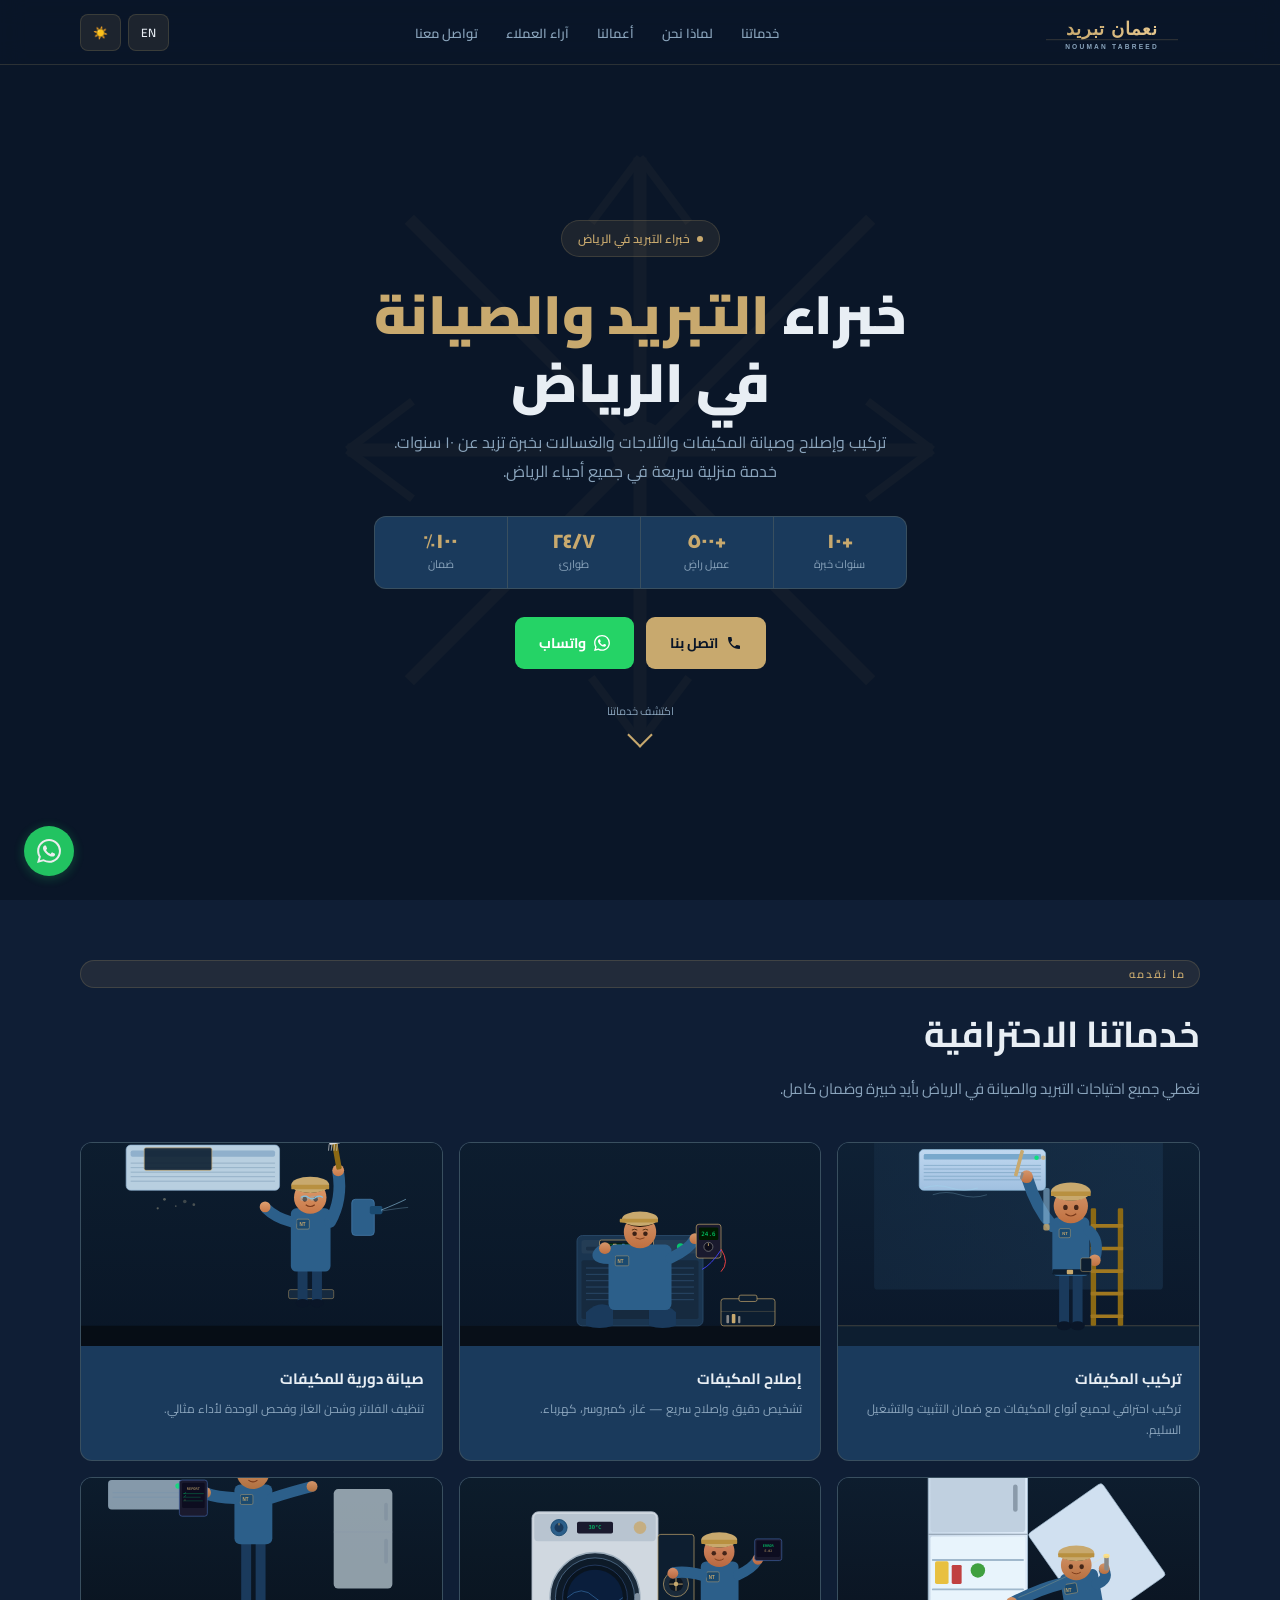
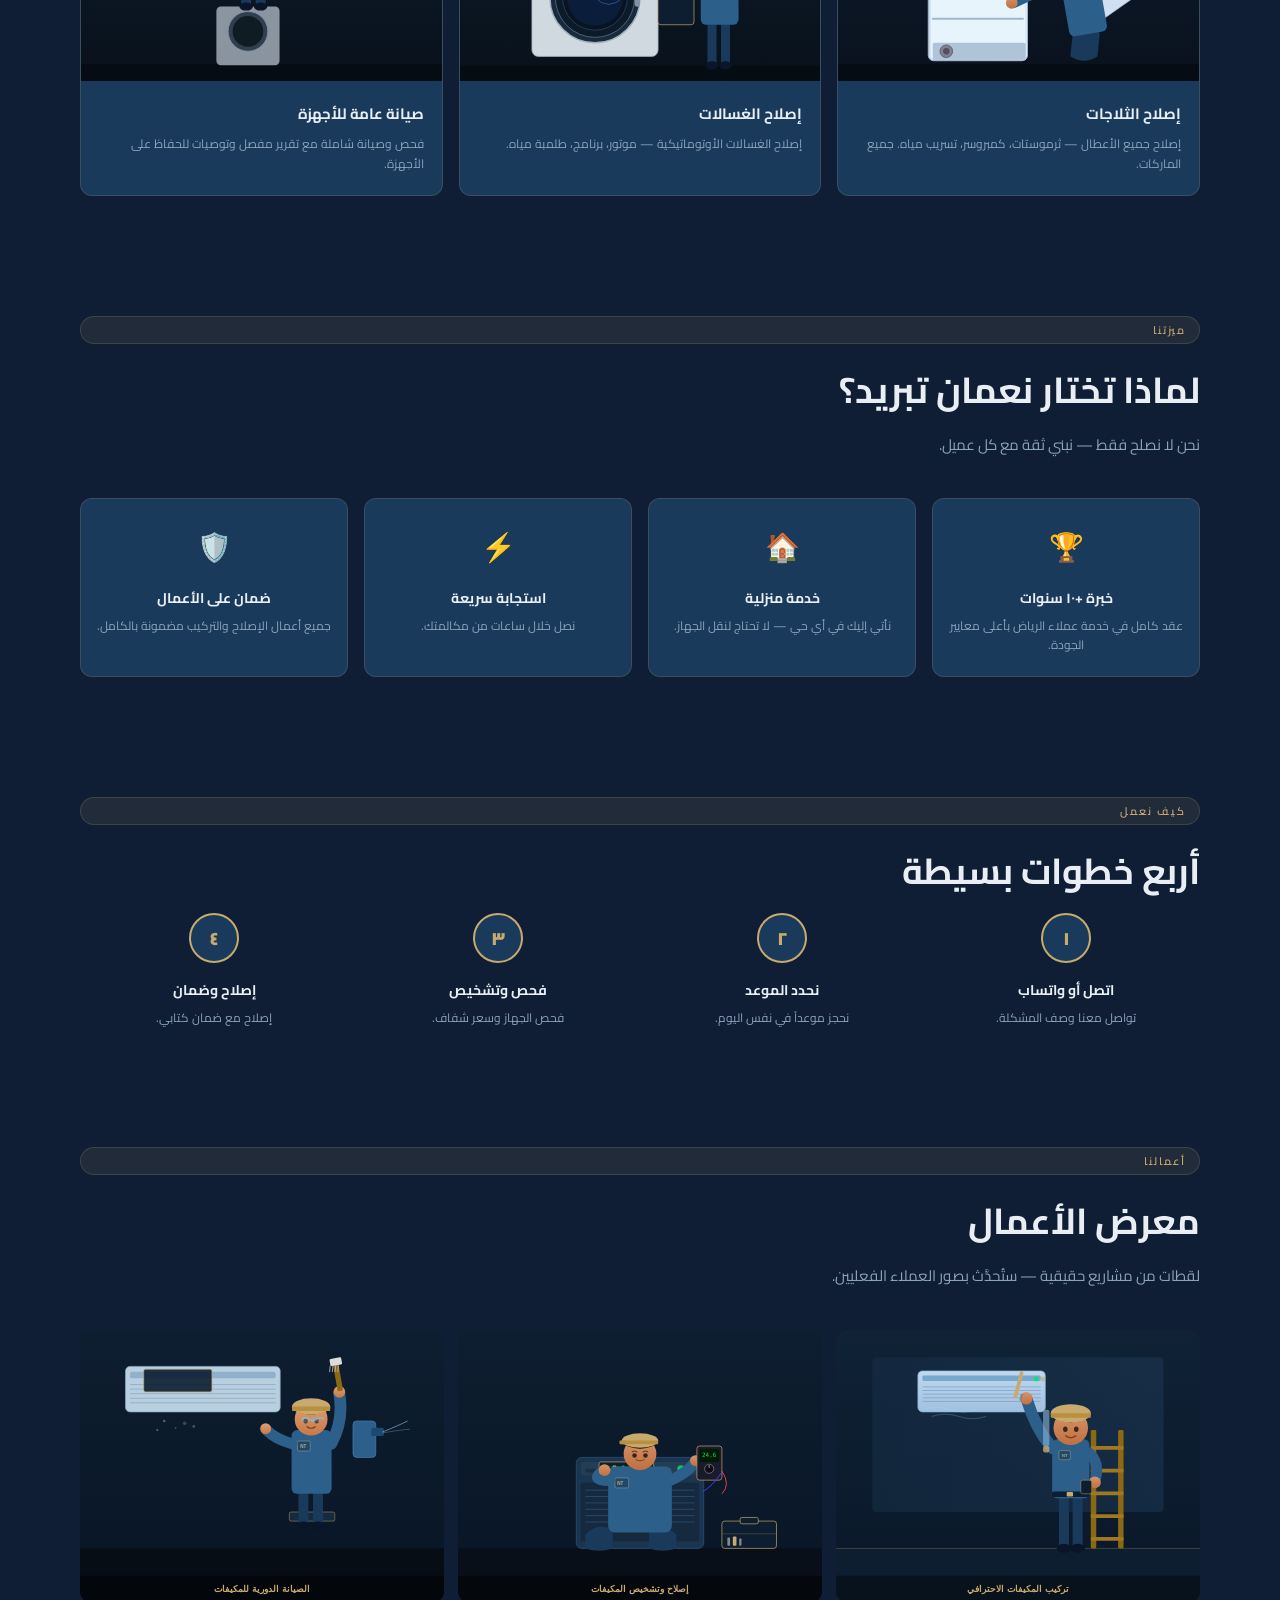
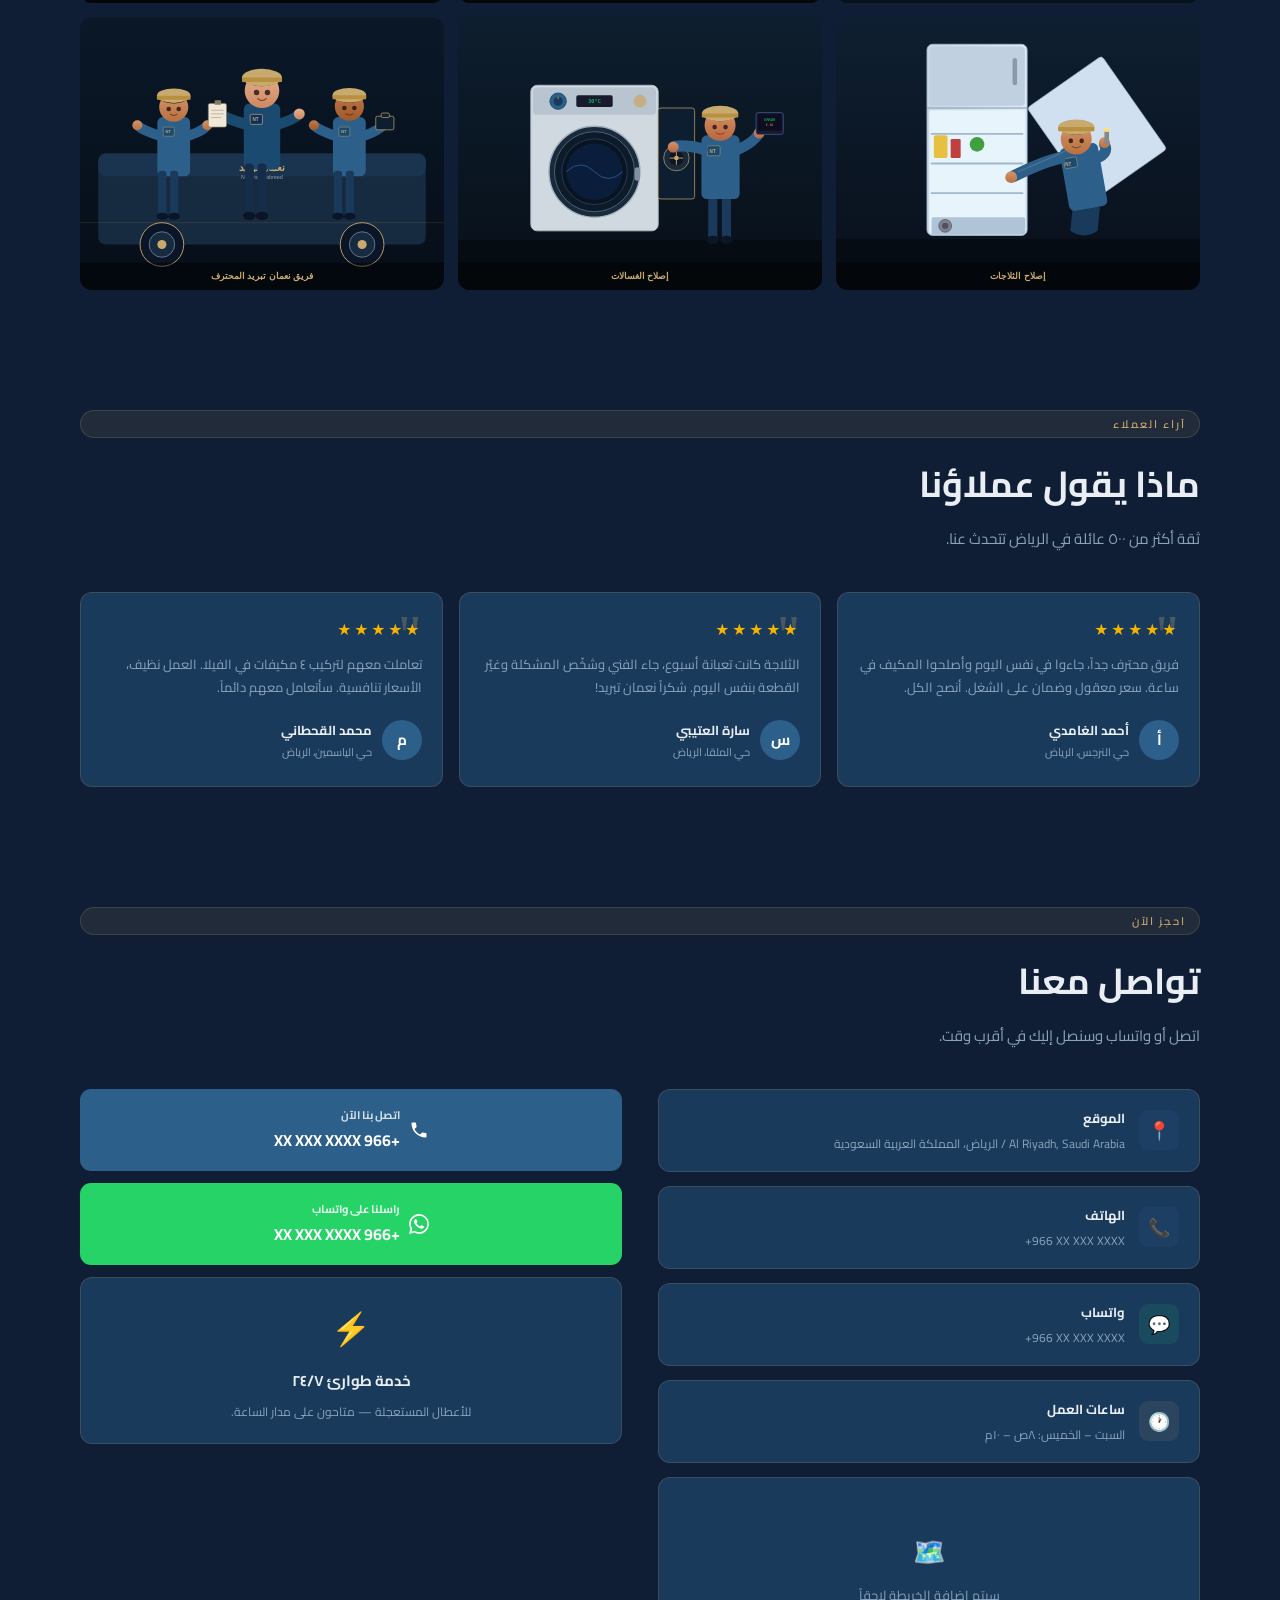
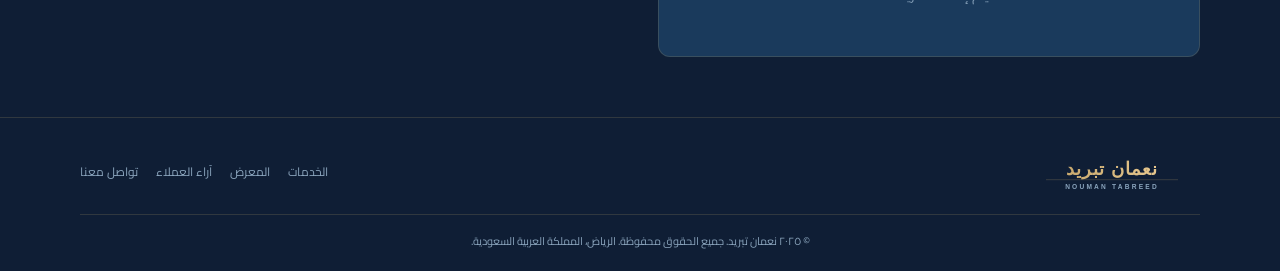
==== commit 4e89cc02: "feat: SVG illustrations, image logo, security headers, subtle WA button, assets folder" ====
--- a/index.html
+++ b/index.html
@@ -5,17 +5,17 @@
 <meta name="viewport" content="width=device-width,initial-scale=1.0"/>
 <title>نعمان تبريد | خبراء التكييف والصيانة في الرياض</title>
 <meta name="description" content="نعمان تبريد – تركيب وإصلاح وصيانة المكيفات والثلاجات والغسالات في الرياض. خدمة منزلية سريعة وضمان كامل على الأعمال."/>
-<meta name="keywords" content="صيانة مكيفات الرياض,تركيب مكيفات,إصلاح ثلاجات,صيانة غسالات,Nouman Tabreed,AC repair Riyadh"/>
+<meta name="keywords" content="صيانة مكيفات الرياض,تركيب مكيفات,إصلاح ثلاجات,صيانة غسالات,Nouman Tabreed,AC repair Riyadh,washing machine repair Riyadh"/>
 <meta name="robots" content="index,follow"/>
 <link rel="canonical" href="https://noumanatabreed.com/"/>
 <meta property="og:type" content="website"/>
 <meta property="og:url" content="https://noumanatabreed.com/"/>
 <meta property="og:title" content="نعمان تبريد | خبراء التكييف والصيانة في الرياض"/>
 <meta property="og:description" content="خدمات احترافية لتركيب وصيانة المكيفات والثلاجات والغسالات في الرياض."/>
-<meta property="og:image" content="https://placehold.co/1200x630/0A1628/C8A96E?text=نعمان+تبريد"/>
+<meta property="og:image" content="https://noumanatabreed.com/assets/logo.svg"/>
 <meta property="og:locale" content="ar_SA"/>
 <meta name="twitter:card" content="summary_large_image"/>
-<script type="application/ld+json">{"@context":"https://schema.org","@type":"LocalBusiness","name":"نعمان تبريد – Nouman Tabreed","description":"خدمات تركيب وإصلاح وصيانة المكيفات والثلاجات والغسالات في الرياض","url":"https://noumanatabreed.com","telephone":"+966XXXXXXXXX","address":{"@type":"PostalAddress","addressLocality":"الرياض","addressRegion":"منطقة الرياض","addressCountry":"SA"},"openingHours":"Sa-Th 08:00-22:00","priceRange":"$$","areaServed":"الرياض"}</script>
+<script type="application/ld+json">{"@context":"https://schema.org","@type":"LocalBusiness","name":"نعمان تبريد","description":"تركيب وإصلاح وصيانة المكيفات والثلاجات والغسالات في الرياض","url":"https://noumanatabreed.com","telephone":"+966XXXXXXXXX","address":{"@type":"PostalAddress","addressLocality":"الرياض","addressCountry":"SA"},"openingHours":"Sa-Th 08:00-22:00","priceRange":"$$","areaServed":"الرياض","image":"https://noumanatabreed.com/assets/logo.svg"}</script>
 <link rel="preconnect" href="https://fonts.googleapis.com"/>
 <link rel="preconnect" href="https://fonts.gstatic.com" crossorigin/>
 <link href="https://fonts.googleapis.com/css2?family=Cairo:wght@400;600;700;900&family=Inter:wght@400;500;600&display=swap" rel="stylesheet"/>
@@ -27,27 +27,12 @@
 <nav id="nav">
 <div class="wrap nav-in">
   <a href="#hero" class="logo">
-    <svg class="logo-icon" viewBox="0 0 100 100" fill="none" xmlns="http://www.w3.org/2000/svg">
-      <line x1="50" y1="8" x2="50" y2="92" stroke="#C8A96E" stroke-width="5" stroke-linecap="round"/>
-      <line x1="8" y1="50" x2="92" y2="50" stroke="#C8A96E" stroke-width="5" stroke-linecap="round"/>
-      <line x1="21" y1="21" x2="79" y2="79" stroke="#C8A96E" stroke-width="5" stroke-linecap="round"/>
-      <line x1="79" y1="21" x2="21" y2="79" stroke="#C8A96E" stroke-width="5" stroke-linecap="round"/>
-      <line x1="50" y1="8" x2="40" y2="22" stroke="#C8A96E" stroke-width="3" stroke-linecap="round"/>
-      <line x1="50" y1="8" x2="60" y2="22" stroke="#C8A96E" stroke-width="3" stroke-linecap="round"/>
-      <line x1="50" y1="92" x2="40" y2="78" stroke="#C8A96E" stroke-width="3" stroke-linecap="round"/>
-      <line x1="50" y1="92" x2="60" y2="78" stroke="#C8A96E" stroke-width="3" stroke-linecap="round"/>
-      <line x1="8" y1="50" x2="22" y2="40" stroke="#C8A96E" stroke-width="3" stroke-linecap="round"/>
-      <line x1="8" y1="50" x2="22" y2="60" stroke="#C8A96E" stroke-width="3" stroke-linecap="round"/>
-      <line x1="92" y1="50" x2="78" y2="40" stroke="#C8A96E" stroke-width="3" stroke-linecap="round"/>
-      <line x1="92" y1="50" x2="78" y2="60" stroke="#C8A96E" stroke-width="3" stroke-linecap="round"/>
-      <circle cx="50" cy="50" r="7" fill="#C8A96E"/>
-    </svg>
-    <div><span class="logo-ar">نعمان تبريد</span><span class="logo-en">Nouman Tabreed</span></div>
+    <img src="assets/logo.svg" alt="نعمان تبريد – Nouman Tabreed" class="logo-img"/>
   </a>
   <ul class="nav-links">
     <li><a href="#services"><span class="ar-i">خدماتنا</span><span class="en-i">Services</span></a></li>
     <li><a href="#why"><span class="ar-i">لماذا نحن</span><span class="en-i">Why Us</span></a></li>
-    <li><a href="#gallery"><span class="ar-i">معرض الأعمال</span><span class="en-i">Gallery</span></a></li>
+    <li><a href="#gallery"><span class="ar-i">أعمالنا</span><span class="en-i">Gallery</span></a></li>
     <li><a href="#testimonials"><span class="ar-i">آراء العملاء</span><span class="en-i">Reviews</span></a></li>
     <li><a href="#contact"><span class="ar-i">تواصل معنا</span><span class="en-i">Contact</span></a></li>
   </ul>
@@ -64,7 +49,7 @@
 <ul>
   <li><a href="#services" class="ml"><span class="ar-i">خدماتنا</span><span class="en-i">Services</span></a></li>
   <li><a href="#why" class="ml"><span class="ar-i">لماذا نحن</span><span class="en-i">Why Us</span></a></li>
-  <li><a href="#gallery" class="ml"><span class="ar-i">معرض الأعمال</span><span class="en-i">Gallery</span></a></li>
+  <li><a href="#gallery" class="ml"><span class="ar-i">أعمالنا</span><span class="en-i">Gallery</span></a></li>
   <li><a href="#testimonials" class="ml"><span class="ar-i">آراء العملاء</span><span class="en-i">Reviews</span></a></li>
   <li><a href="#contact" class="ml"><span class="ar-i">تواصل معنا</span><span class="en-i">Contact</span></a></li>
 </ul>
@@ -72,7 +57,7 @@
 
 <!-- HERO -->
 <section id="hero">
-  <svg class="hero-sf" viewBox="0 0 400 400" fill="none">
+  <svg class="hero-sf" viewBox="0 0 400 400" fill="none" aria-hidden="true">
     <line x1="200" y1="20" x2="200" y2="380" stroke="#C8A96E" stroke-width="8"/>
     <line x1="20" y1="200" x2="380" y2="200" stroke="#C8A96E" stroke-width="8"/>
     <line x1="58" y1="58" x2="342" y2="342" stroke="#C8A96E" stroke-width="8"/>
@@ -90,22 +75,22 @@
     <p class="h-sub ar">تركيب وإصلاح وصيانة المكيفات والثلاجات والغسالات بخبرة تزيد عن ١٠ سنوات. خدمة منزلية سريعة في جميع أحياء الرياض.</p>
     <p class="h-sub en">10+ years of professional AC, refrigerator & washing machine service across Al Riyadh. Fast home visits, work guaranteed.</p>
     <div class="stats-bar">
-      <div class="stat"><div class="stat-n">+١٠</div><div class="stat-l ar">سنوات خبرة</div><div class="stat-l en">Yrs Experience</div></div>
-      <div class="stat"><div class="stat-n">+٥٠٠</div><div class="stat-l ar">عميل راضٍ</div><div class="stat-l en">Happy Clients</div></div>
-      <div class="stat"><div class="stat-n">٢٤/٧</div><div class="stat-l ar">خدمة طوارئ</div><div class="stat-l en">Emergency</div></div>
-      <div class="stat"><div class="stat-n">١٠٠٪</div><div class="stat-l ar">ضمان الأعمال</div><div class="stat-l en">Guarantee</div></div>
+      <div class="stat"><div class="stat-n">+١٠</div><div class="stat-l ar">سنوات خبرة</div><div class="stat-l en">Yrs Exp</div></div>
+      <div class="stat"><div class="stat-n">+٥٠٠</div><div class="stat-l ar">عميل راضٍ</div><div class="stat-l en">Clients</div></div>
+      <div class="stat"><div class="stat-n">٢٤/٧</div><div class="stat-l ar">طوارئ</div><div class="stat-l en">Emergency</div></div>
+      <div class="stat"><div class="stat-n">١٠٠٪</div><div class="stat-l ar">ضمان</div><div class="stat-l en">Guarantee</div></div>
     </div>
     <div class="hero-cta">
       <a href="tel:+966XXXXXXXXX" class="btn-p">
         <svg width="16" height="16" viewBox="0 0 24 24" fill="currentColor"><path d="M6.6 10.8c1.4 2.8 3.8 5.1 6.6 6.6l2.2-2.2c.3-.3.7-.4 1-.2 1.1.4 2.3.6 3.6.6.6 0 1 .4 1 1V20c0 .6-.4 1-1 1-9.4 0-17-7.6-17-17 0-.6.4-1 1-1h3.5c.6 0 1 .4 1 1 0 1.3.2 2.5.6 3.6.1.3 0 .7-.2 1L6.6 10.8z"/></svg>
         <span class="ar">اتصل بنا</span><span class="en">Call Now</span>
       </a>
-      <a href="https://wa.me/966XXXXXXXXX" class="btn-wa" target="_blank" rel="noopener">
+      <a href="https://wa.me/966XXXXXXXXX" class="btn-wa" target="_blank" rel="noopener noreferrer">
         <svg width="16" height="16" viewBox="0 0 24 24" fill="currentColor"><path d="M17.472 14.382c-.297-.149-1.758-.867-2.03-.967-.273-.099-.471-.148-.67.15-.197.297-.767.966-.94 1.164-.173.199-.347.223-.644.075-.297-.15-1.255-.463-2.39-1.475-.883-.788-1.48-1.761-1.653-2.059-.173-.297-.018-.458.13-.606.134-.133.298-.347.446-.52.149-.174.198-.298.298-.497.099-.198.05-.371-.025-.52-.075-.149-.669-1.612-.916-2.207-.242-.579-.487-.5-.669-.51-.173-.008-.371-.01-.57-.01-.198 0-.52.074-.792.372-.272.297-1.04 1.016-1.04 2.479 0 1.462 1.065 2.875 1.213 3.074.149.198 2.096 3.2 5.077 4.487.709.306 1.262.489 1.694.625.712.227 1.36.195 1.871.118.571-.085 1.758-.719 2.006-1.413.248-.694.248-1.289.173-1.413-.074-.124-.272-.198-.57-.347m-5.421 7.403h-.004a9.87 9.87 0 01-5.031-1.378l-.361-.214-3.741.982.998-3.648-.235-.374a9.86 9.86 0 01-1.51-5.26c.001-5.45 4.436-9.884 9.888-9.884 2.64 0 5.122 1.03 6.988 2.898a9.825 9.825 0 012.893 6.994c-.003 5.45-4.437 9.884-9.885 9.884m8.413-18.297A11.815 11.815 0 0012.05 0C5.495 0 .16 5.335.157 11.892c0 2.096.547 4.142 1.588 5.945L.057 24l6.305-1.654a11.882 11.882 0 005.683 1.448h.005c6.554 0 11.89-5.335 11.893-11.893a11.821 11.821 0 00-3.48-8.413z"/></svg>
         <span class="ar">واتساب</span><span class="en">WhatsApp</span>
       </a>
     </div>
-    <div class="scroll-hint"><span class="ar" style="font-size:11px;color:var(--text2)">اكتشف خدماتنا</span><span class="en" style="font-size:11px;color:var(--text2)">Explore</span><div class="arrow"></div></div>
+    <div class="scroll-hint" aria-hidden="true"><span style="font-size:11px;color:var(--text2)" class="ar">اكتشف خدماتنا</span><span style="font-size:11px;color:var(--text2)" class="en">Explore</span><div class="arrow"></div></div>
   </div>
 </section>
 
@@ -120,47 +105,59 @@
   </div>
   <div class="srv-grid">
     <article class="srv-card rev">
-      <div class="srv-ico"><svg viewBox="0 0 24 24" fill="none" stroke="#C8A96E" stroke-width="1.8" stroke-linecap="round" stroke-linejoin="round"><rect x="2" y="3" width="20" height="8" rx="2"/><path d="M7 11v5a2 2 0 002 2h6a2 2 0 002-2v-5"/><path d="M12 16v4"/><line x1="8" y1="20" x2="16" y2="20"/></svg></div>
-      <h3 class="ar">تركيب المكيفات</h3><h3 class="en">AC Installation</h3>
-      <p class="ar">تركيب احترافي لجميع أنواع المكيفات مع ضمان التثبيت والتشغيل السليم.</p>
-      <p class="en">Professional installation of all AC types with full operational testing and guarantee.</p>
-    </article>
-    <article class="srv-card rev">
-      <div class="srv-ico"><svg viewBox="0 0 24 24" fill="none" stroke="#C8A96E" stroke-width="1.8" stroke-linecap="round" stroke-linejoin="round"><path d="M14.7 6.3a1 1 0 000 1.4l1.6 1.6a1 1 0 001.4 0l3.77-3.77a6 6 0 01-7.94 7.94l-6.91 6.91a2.12 2.12 0 01-3-3l6.91-6.91a6 6 0 017.94-7.94l-3.76 3.76z"/></svg></div>
-      <h3 class="ar">إصلاح المكيفات</h3><h3 class="en">AC Repair</h3>
-      <p class="ar">تشخيص دقيق وإصلاح سريع لجميع أعطال المكيفات — غاز، كمبروسر، كهرباء.</p>
-      <p class="en">Accurate diagnosis and fast repair of all AC faults — gas, compressor, electrical.</p>
-    </article>
-    <article class="srv-card rev">
-      <div class="srv-ico"><svg viewBox="0 0 24 24" fill="none" stroke="#C8A96E" stroke-width="1.8" stroke-linecap="round" stroke-linejoin="round"><polyline points="22 12 18 12 15 21 9 3 6 12 2 12"/></svg></div>
-      <h3 class="ar">صيانة دورية للمكيفات</h3><h3 class="en">AC Maintenance</h3>
-      <p class="ar">تنظيف الفلاتر وشحن الغاز وفحص الوحدة لأداء مثالي طوال العام.</p>
-      <p class="en">Filter cleaning, gas refill, and full inspection for peak year-round performance.</p>
-    </article>
-    <article class="srv-card rev">
-      <div class="srv-ico"><svg viewBox="0 0 24 24" fill="none" stroke="#C8A96E" stroke-width="1.8" stroke-linecap="round" stroke-linejoin="round"><rect x="4" y="2" width="16" height="20" rx="2"/><line x1="4" y1="10" x2="20" y2="10"/><line x1="9" y1="6" x2="9" y2="8"/><line x1="9" y1="14" x2="9" y2="20"/></svg></div>
-      <h3 class="ar">إصلاح الثلاجات</h3><h3 class="en">Refrigerator Repair</h3>
-      <p class="ar">إصلاح جميع أعطال الثلاجات — ثرموستات، كمبروسر، أبواب، تسريب مياه.</p>
-      <p class="en">Full fridge repairs — thermostat, compressor, door seals, water leaks. All brands.</p>
-    </article>
-    <article class="srv-card rev">
-      <div class="srv-ico"><svg viewBox="0 0 24 24" fill="none" stroke="#C8A96E" stroke-width="1.8" stroke-linecap="round" stroke-linejoin="round"><rect x="2" y="2" width="20" height="20" rx="2"/><circle cx="12" cy="13" r="4"/><line x1="6" y1="6" x2="6" y2="6"/><line x1="10" y1="6" x2="10" y2="6"/></svg></div>
-      <h3 class="ar">إصلاح الغسالات</h3><h3 class="en">Washing Machine Repair</h3>
-      <p class="ar">إصلاح الغسالات الأوتوماتيكية — موتور، برنامج، طلمبة مياه لجميع الماركات.</p>
-      <p class="en">Auto & semi-auto washer repairs — motor, control board, water pump. All brands.</p>
-    </article>
-    <article class="srv-card rev">
-      <div class="srv-ico"><svg viewBox="0 0 24 24" fill="none" stroke="#C8A96E" stroke-width="1.8" stroke-linecap="round" stroke-linejoin="round"><circle cx="12" cy="12" r="3"/><path d="M19.07 4.93a10 10 0 010 14.14M4.93 4.93a10 10 0 000 14.14"/></svg></div>
-      <h3 class="ar">صيانة عامة للأجهزة</h3><h3 class="en">General Appliance Service</h3>
-      <p class="ar">فحص وصيانة شاملة لجميع الأجهزة المنزلية مع تقرير وتوصيات.</p>
-      <p class="en">Full home appliance check-up with detailed report and longevity recommendations.</p>
+      <div class="srv-img"><img src="assets/ac-install.svg" alt="تركيب المكيفات" loading="lazy"/></div>
+      <div class="srv-body">
+        <h3 class="ar">تركيب المكيفات</h3><h3 class="en">AC Installation</h3>
+        <p class="ar">تركيب احترافي لجميع أنواع المكيفات مع ضمان التثبيت والتشغيل السليم.</p>
+        <p class="en">Professional installation of all AC types with full testing and guarantee.</p>
+      </div>
+    </article>
+    <article class="srv-card rev">
+      <div class="srv-img"><img src="assets/ac-repair.svg" alt="إصلاح المكيفات" loading="lazy"/></div>
+      <div class="srv-body">
+        <h3 class="ar">إصلاح المكيفات</h3><h3 class="en">AC Repair</h3>
+        <p class="ar">تشخيص دقيق وإصلاح سريع — غاز، كمبروسر، كهرباء.</p>
+        <p class="en">Accurate diagnosis and fast repair — gas, compressor, electrical.</p>
+      </div>
+    </article>
+    <article class="srv-card rev">
+      <div class="srv-img"><img src="assets/ac-maintenance.svg" alt="صيانة المكيفات" loading="lazy"/></div>
+      <div class="srv-body">
+        <h3 class="ar">صيانة دورية للمكيفات</h3><h3 class="en">AC Maintenance</h3>
+        <p class="ar">تنظيف الفلاتر وشحن الغاز وفحص الوحدة لأداء مثالي.</p>
+        <p class="en">Filter cleaning, gas refill, full inspection for peak performance.</p>
+      </div>
+    </article>
+    <article class="srv-card rev">
+      <div class="srv-img"><img src="assets/fridge-repair.svg" alt="إصلاح الثلاجات" loading="lazy"/></div>
+      <div class="srv-body">
+        <h3 class="ar">إصلاح الثلاجات</h3><h3 class="en">Refrigerator Repair</h3>
+        <p class="ar">إصلاح جميع الأعطال — ثرموستات، كمبروسر، تسريب مياه. جميع الماركات.</p>
+        <p class="en">Full fridge repairs — thermostat, compressor, leaks. All brands.</p>
+      </div>
+    </article>
+    <article class="srv-card rev">
+      <div class="srv-img"><img src="assets/washer-repair.svg" alt="إصلاح الغسالات" loading="lazy"/></div>
+      <div class="srv-body">
+        <h3 class="ar">إصلاح الغسالات</h3><h3 class="en">Washing Machine Repair</h3>
+        <p class="ar">إصلاح الغسالات الأوتوماتيكية — موتور، برنامج، طلمبة مياه.</p>
+        <p class="en">Auto washer repairs — motor, control board, pump. All brands.</p>
+      </div>
+    </article>
+    <article class="srv-card rev">
+      <div class="srv-img"><img src="assets/general-service.svg" alt="صيانة عامة" loading="lazy"/></div>
+      <div class="srv-body">
+        <h3 class="ar">صيانة عامة للأجهزة</h3><h3 class="en">General Appliance Service</h3>
+        <p class="ar">فحص وصيانة شاملة مع تقرير مفصل وتوصيات للحفاظ على الأجهزة.</p>
+        <p class="en">Full appliance check-up with detailed report and recommendations.</p>
+      </div>
     </article>
   </div>
 </div>
 </section>
 
 <!-- WHY US -->
-<section id="why" class="sec">
+<section id="why" class="sec" style="background:var(--bg2)">
 <div class="wrap">
   <div class="rev">
     <span class="s-label ar">ميزتنا</span><span class="s-label en">Our Edge</span>
@@ -178,7 +175,7 @@
 </section>
 
 <!-- PROCESS -->
-<section id="process" class="sec" style="background:var(--bg2)">
+<section id="process" class="sec">
 <div class="wrap">
   <div class="rev">
     <span class="s-label ar">كيف نعمل</span><span class="s-label en">How It Works</span>
@@ -186,42 +183,42 @@
   </div>
   <div class="proc-grid">
     <div class="proc-step rev"><div class="step-n">١</div><h3 class="ar">اتصل أو واتساب</h3><h3 class="en">Call or WhatsApp</h3><p class="ar">تواصل معنا وصف المشكلة.</p><p class="en">Reach us and describe the issue.</p></div>
-    <div class="proc-step rev"><div class="step-n">٢</div><h3 class="ar">نحدد الموعد</h3><h3 class="en">Schedule Visit</h3><p class="ar">نحجز موعداً في نفس اليوم.</p><p class="en">Same-day visit that suits your schedule.</p></div>
-    <div class="proc-step rev"><div class="step-n">٣</div><h3 class="ar">فحص وتشخيص</h3><h3 class="en">Diagnose & Quote</h3><p class="ar">فحص الجهاز وسعر شفاف.</p><p class="en">Inspect and provide a transparent quote.</p></div>
-    <div class="proc-step rev"><div class="step-n">٤</div><h3 class="ar">إصلاح وضمان</h3><h3 class="en">Fix & Guarantee</h3><p class="ar">إصلاح مع ضمان كتابي.</p><p class="en">Fix it with a written guarantee.</p></div>
+    <div class="proc-step rev"><div class="step-n">٢</div><h3 class="ar">نحدد الموعد</h3><h3 class="en">Schedule Visit</h3><p class="ar">نحجز موعداً في نفس اليوم.</p><p class="en">Same-day visit at your convenience.</p></div>
+    <div class="proc-step rev"><div class="step-n">٣</div><h3 class="ar">فحص وتشخيص</h3><h3 class="en">Diagnose & Quote</h3><p class="ar">فحص الجهاز وسعر شفاف.</p><p class="en">Full inspection and transparent quote.</p></div>
+    <div class="proc-step rev"><div class="step-n">٤</div><h3 class="ar">إصلاح وضمان</h3><h3 class="en">Fix & Guarantee</h3><p class="ar">إصلاح مع ضمان كتابي.</p><p class="en">Fix with written guarantee.</p></div>
   </div>
 </div>
 </section>
 
 <!-- GALLERY -->
-<section id="gallery" class="sec">
+<section id="gallery" class="sec" style="background:var(--bg2)">
 <div class="wrap">
   <div class="rev">
     <span class="s-label ar">أعمالنا</span><span class="s-label en">Our Work</span>
     <h2 class="s-title ar">معرض الأعمال</h2><h2 class="s-title en">Work Gallery</h2>
-    <p class="s-sub ar">لقطات من مشاريع حقيقية في الرياض — سيتم تحديثها بصور العملاء الفعليين.</p>
-    <p class="s-sub en">Real project snapshots across Riyadh — will be updated with actual client photos.</p>
+    <p class="s-sub ar">لقطات من مشاريع حقيقية — ستُحدَّث بصور العملاء الفعليين.</p>
+    <p class="s-sub en">Real project illustrations — will be updated with actual client photos.</p>
   </div>
   <div class="gal-grid rev">
-    <div class="gal-item" onclick="openLB(0)" role="button" tabindex="0" aria-label="تركيب مكيف سبليت"><img src="https://placehold.co/600x450/1A3A5C/C8A96E?text=تركيب+مكيف" alt="تركيب مكيف سبليت في الرياض" loading="lazy"/><div class="gal-ov"><div class="gal-cap"><span class="ar-i">تركيب مكيف سبليت</span><span class="en-i">Split AC Installation</span></div></div></div>
-    <div class="gal-item" onclick="openLB(1)" role="button" tabindex="0" aria-label="صيانة مكيف"><img src="https://placehold.co/600x450/0f2a45/C8A96E?text=صيانة+مكيف" alt="صيانة وتنظيف مكيف" loading="lazy"/><div class="gal-ov"><div class="gal-cap"><span class="ar-i">صيانة وتنظيف مكيف</span><span class="en-i">AC Servicing</span></div></div></div>
-    <div class="gal-item" onclick="openLB(2)" role="button" tabindex="0" aria-label="إصلاح ثلاجة"><img src="https://placehold.co/600x450/162a40/C8A96E?text=إصلاح+ثلاجة" alt="إصلاح ثلاجة منزلية" loading="lazy"/><div class="gal-ov"><div class="gal-cap"><span class="ar-i">إصلاح ثلاجة</span><span class="en-i">Fridge Repair</span></div></div></div>
-    <div class="gal-item" onclick="openLB(3)" role="button" tabindex="0" aria-label="إصلاح غسالة"><img src="https://placehold.co/600x450/1A3A5C/C8A96E?text=إصلاح+غسالة" alt="إصلاح غسالة أوتوماتيك" loading="lazy"/><div class="gal-ov"><div class="gal-cap"><span class="ar-i">إصلاح غسالة</span><span class="en-i">Washer Repair</span></div></div></div>
-    <div class="gal-item" onclick="openLB(4)" role="button" tabindex="0" aria-label="فريق العمل"><img src="https://placehold.co/600x450/0f2a45/C8A96E?text=فريق+العمل" alt="فريق نعمان تبريد" loading="lazy"/><div class="gal-ov"><div class="gal-cap"><span class="ar-i">فريق نعمان تبريد</span><span class="en-i">Our Team</span></div></div></div>
-    <div class="gal-item" onclick="openLB(5)" role="button" tabindex="0" aria-label="مكيف مركزي"><img src="https://placehold.co/600x450/162a40/C8A96E?text=مكيف+مركزي" alt="تركيب مكيف مركزي" loading="lazy"/><div class="gal-ov"><div class="gal-cap"><span class="ar-i">مكيف مركزي</span><span class="en-i">Central AC</span></div></div></div>
+    <div class="gal-item" onclick="openLB(0)" role="button" tabindex="0"><img src="assets/ac-install.svg" alt="تركيب مكيف سبليت في الرياض" loading="lazy"/><div class="gal-ov"><div class="gal-cap"><span class="ar-i">تركيب مكيف سبليت</span><span class="en-i">Split AC Installation</span></div></div></div>
+    <div class="gal-item" onclick="openLB(1)" role="button" tabindex="0"><img src="assets/ac-repair.svg" alt="إصلاح مكيف" loading="lazy"/><div class="gal-ov"><div class="gal-cap"><span class="ar-i">إصلاح وتشخيص مكيف</span><span class="en-i">AC Diagnosis & Repair</span></div></div></div>
+    <div class="gal-item" onclick="openLB(2)" role="button" tabindex="0"><img src="assets/ac-maintenance.svg" alt="صيانة مكيف" loading="lazy"/><div class="gal-ov"><div class="gal-cap"><span class="ar-i">صيانة دورية</span><span class="en-i">Periodic Maintenance</span></div></div></div>
+    <div class="gal-item" onclick="openLB(3)" role="button" tabindex="0"><img src="assets/fridge-repair.svg" alt="إصلاح ثلاجة" loading="lazy"/><div class="gal-ov"><div class="gal-cap"><span class="ar-i">إصلاح ثلاجة</span><span class="en-i">Fridge Repair</span></div></div></div>
+    <div class="gal-item" onclick="openLB(4)" role="button" tabindex="0"><img src="assets/washer-repair.svg" alt="إصلاح غسالة" loading="lazy"/><div class="gal-ov"><div class="gal-cap"><span class="ar-i">إصلاح غسالة</span><span class="en-i">Washer Repair</span></div></div></div>
+    <div class="gal-item" onclick="openLB(5)" role="button" tabindex="0"><img src="assets/team.svg" alt="فريق نعمان تبريد" loading="lazy"/><div class="gal-ov"><div class="gal-cap"><span class="ar-i">فريق نعمان تبريد</span><span class="en-i">Our Team</span></div></div></div>
   </div>
 </div>
 </section>
 
 <!-- LIGHTBOX -->
-<div id="lb" onclick="closeLB(event)">
-  <button id="lb-x" onclick="closeLB()">✕</button>
+<div id="lb" role="dialog" aria-modal="true" onclick="closeLB(event)">
+  <button id="lb-x" onclick="closeLB()" aria-label="Close">✕</button>
   <img id="lb-i" src="" alt=""/>
   <p id="lb-cap"></p>
 </div>
 
 <!-- TESTIMONIALS -->
-<section id="testimonials" class="sec" style="background:var(--bg2)">
+<section id="testimonials" class="sec">
 <div class="wrap">
   <div class="rev">
     <span class="s-label ar">آراء العملاء</span><span class="s-label en">Reviews</span>
@@ -233,19 +230,19 @@
     <article class="test-card">
       <div class="stars">★★★★★</div>
       <p class="test-txt ar">فريق محترف جداً، جاءوا في نفس اليوم وأصلحوا المكيف في ساعة. سعر معقول وضمان على الشغل. أنصح الكل.</p>
-      <p class="test-txt en">Very professional, came same day and fixed the AC in an hour. Fair price with a guarantee. Highly recommended.</p>
+      <p class="test-txt en">Very professional, came same day and fixed the AC in an hour. Fair price with guarantee. Highly recommended.</p>
       <div class="test-auth"><div class="avatar">أ</div><div><div class="auth-name ar">أحمد الغامدي</div><div class="auth-name en">Ahmed Al-Ghamdi</div><div class="auth-city ar">حي النرجس، الرياض</div><div class="auth-city en">Al Narjis, Riyadh</div></div></div>
     </article>
     <article class="test-card">
       <div class="stars">★★★★★</div>
       <p class="test-txt ar">الثلاجة كانت تعبانة أسبوع، جاء الفني وشخّص المشكلة وغيّر القطعة بنفس اليوم. شكراً نعمان تبريد!</p>
-      <p class="test-txt en">The fridge had been broken a week. Technician diagnosed and fixed it same day. Thanks Nouman Tabreed!</p>
+      <p class="test-txt en">Fridge broken a week. Technician diagnosed and fixed it same day. Thanks Nouman Tabreed!</p>
       <div class="test-auth"><div class="avatar">س</div><div><div class="auth-name ar">سارة العتيبي</div><div class="auth-name en">Sara Al-Otaibi</div><div class="auth-city ar">حي الملقا، الرياض</div><div class="auth-city en">Al Malqa, Riyadh</div></div></div>
     </article>
     <article class="test-card">
       <div class="stars">★★★★★</div>
       <p class="test-txt ar">تعاملت معهم لتركيب ٤ مكيفات في الفيلا. العمل نظيف، الأسعار تنافسية. سأتعامل معهم دائماً.</p>
-      <p class="test-txt en">Used them for 4 AC installs in my villa. Clean work, competitive prices. My go-to from now on.</p>
+      <p class="test-txt en">Used them for 4 AC installs in my villa. Clean work, competitive prices. My go-to always.</p>
       <div class="test-auth"><div class="avatar">م</div><div><div class="auth-name ar">محمد القحطاني</div><div class="auth-name en">Mohammed Al-Qahtani</div><div class="auth-city ar">حي الياسمين، الرياض</div><div class="auth-city en">Al Yasmin, Riyadh</div></div></div>
     </article>
   </div>
@@ -253,7 +250,7 @@
 </section>
 
 <!-- CONTACT -->
-<section id="contact" class="sec">
+<section id="contact" class="sec" style="background:var(--bg2)">
 <div class="wrap">
   <div class="rev">
     <span class="s-label ar">احجز الآن</span><span class="s-label en">Book Now</span>
@@ -267,16 +264,20 @@
       <div class="con-item"><div class="con-ico" style="background:rgba(44,95,138,.15)">📞</div><div><h4 class="ar">الهاتف</h4><h4 class="en">Phone</h4><p>+966 XX XXX XXXX</p></div></div>
       <div class="con-item"><div class="con-ico" style="background:rgba(37,211,102,.1)">💬</div><div><h4 class="ar">واتساب</h4><h4 class="en">WhatsApp</h4><p>+966 XX XXX XXXX</p></div></div>
       <div class="con-item"><div class="con-ico" style="background:rgba(200,169,110,.1)">🕐</div><div><h4 class="ar">ساعات العمل</h4><h4 class="en">Working Hours</h4><p class="ar">السبت – الخميس: ٨ص – ١٠م</p><p class="en">Sat – Thu: 8:00 AM – 10:00 PM</p></div></div>
-      <div class="map-ph"><span style="font-size:26px">🗺️</span><span class="ar">سيتم إضافة الخريطة لاحقاً</span><span class="en">Map coming soon</span></div>
+      <div class="map-ph">
+        <span style="font-size:26px">🗺️</span>
+        <span class="ar" style="font-size:13px">سيتم إضافة الخريطة لاحقاً</span>
+        <span class="en" style="font-size:13px">Map coming soon</span>
+      </div>
     </div>
     <div class="con-cta">
       <a href="tel:+966XXXXXXXXX" class="btn-call">
         <svg width="20" height="20" viewBox="0 0 24 24" fill="currentColor"><path d="M6.6 10.8c1.4 2.8 3.8 5.1 6.6 6.6l2.2-2.2c.3-.3.7-.4 1-.2 1.1.4 2.3.6 3.6.6.6 0 1 .4 1 1V20c0 .6-.4 1-1 1-9.4 0-17-7.6-17-17 0-.6.4-1 1-1h3.5c.6 0 1 .4 1 1 0 1.3.2 2.5.6 3.6.1.3 0 .7-.2 1L6.6 10.8z"/></svg>
-        <div><div style="font-size:11px;opacity:.8" class="ar">اتصل بنا الآن</div><div style="font-size:11px;opacity:.8" class="en">Call Us Now</div><div style="font-size:16px">+966 XX XXX XXXX</div></div>
+        <div><div style="font-size:11px;opacity:.8" class="ar">اتصل بنا الآن</div><div style="font-size:11px;opacity:.8" class="en">Call Us Now</div><div>+966 XX XXX XXXX</div></div>
       </a>
-      <a href="https://wa.me/966XXXXXXXXX" class="btn-wac" target="_blank" rel="noopener">
-        <svg width="22" height="22" viewBox="0 0 24 24" fill="currentColor"><path d="M17.472 14.382c-.297-.149-1.758-.867-2.03-.967-.273-.099-.471-.148-.67.15-.197.297-.767.966-.94 1.164-.173.199-.347.223-.644.075-.297-.15-1.255-.463-2.39-1.475-.883-.788-1.48-1.761-1.653-2.059-.173-.297-.018-.458.13-.606.134-.133.298-.347.446-.52.149-.174.198-.298.298-.497.099-.198.05-.371-.025-.52-.075-.149-.669-1.612-.916-2.207-.242-.579-.487-.5-.669-.51-.173-.008-.371-.01-.57-.01-.198 0-.52.074-.792.372-.272.297-1.04 1.016-1.04 2.479 0 1.462 1.065 2.875 1.213 3.074.149.198 2.096 3.2 5.077 4.487.709.306 1.262.489 1.694.625.712.227 1.36.195 1.871.118.571-.085 1.758-.719 2.006-1.413.248-.694.248-1.289.173-1.413-.074-.124-.272-.198-.57-.347m-5.421 7.403h-.004a9.87 9.87 0 01-5.031-1.378l-.361-.214-3.741.982.998-3.648-.235-.374a9.86 9.86 0 01-1.51-5.26c.001-5.45 4.436-9.884 9.888-9.884 2.64 0 5.122 1.03 6.988 2.898a9.825 9.825 0 012.893 6.994c-.003 5.45-4.437 9.884-9.885 9.884m8.413-18.297A11.815 11.815 0 0012.05 0C5.495 0 .16 5.335.157 11.892c0 2.096.547 4.142 1.588 5.945L.057 24l6.305-1.654a11.882 11.882 0 005.683 1.448h.005c6.554 0 11.89-5.335 11.893-11.893a11.821 11.821 0 00-3.48-8.413z"/></svg>
-        <div><div style="font-size:11px;opacity:.9" class="ar">راسلنا على واتساب</div><div style="font-size:11px;opacity:.9" class="en">Message on WhatsApp</div><div style="font-size:16px">+966 XX XXX XXXX</div></div>
+      <a href="https://wa.me/966XXXXXXXXX" class="btn-wac" target="_blank" rel="noopener noreferrer">
+        <svg width="20" height="20" viewBox="0 0 24 24" fill="currentColor"><path d="M17.472 14.382c-.297-.149-1.758-.867-2.03-.967-.273-.099-.471-.148-.67.15-.197.297-.767.966-.94 1.164-.173.199-.347.223-.644.075-.297-.15-1.255-.463-2.39-1.475-.883-.788-1.48-1.761-1.653-2.059-.173-.297-.018-.458.13-.606.134-.133.298-.347.446-.52.149-.174.198-.298.298-.497.099-.198.05-.371-.025-.52-.075-.149-.669-1.612-.916-2.207-.242-.579-.487-.5-.669-.51-.173-.008-.371-.01-.57-.01-.198 0-.52.074-.792.372-.272.297-1.04 1.016-1.04 2.479 0 1.462 1.065 2.875 1.213 3.074.149.198 2.096 3.2 5.077 4.487.709.306 1.262.489 1.694.625.712.227 1.36.195 1.871.118.571-.085 1.758-.719 2.006-1.413.248-.694.248-1.289.173-1.413-.074-.124-.272-.198-.57-.347m-5.421 7.403h-.004a9.87 9.87 0 01-5.031-1.378l-.361-.214-3.741.982.998-3.648-.235-.374a9.86 9.86 0 01-1.51-5.26c.001-5.45 4.436-9.884 9.888-9.884 2.64 0 5.122 1.03 6.988 2.898a9.825 9.825 0 012.893 6.994c-.003 5.45-4.437 9.884-9.885 9.884m8.413-18.297A11.815 11.815 0 0012.05 0C5.495 0 .16 5.335.157 11.892c0 2.096.547 4.142 1.588 5.945L.057 24l6.305-1.654a11.882 11.882 0 005.683 1.448h.005c6.554 0 11.89-5.335 11.893-11.893a11.821 11.821 0 00-3.48-8.413z"/></svg>
+        <div><div style="font-size:11px;opacity:.9" class="ar">راسلنا على واتساب</div><div style="font-size:11px;opacity:.9" class="en">Message on WhatsApp</div><div>+966 XX XXX XXXX</div></div>
       </a>
       <div class="emer"><div class="emer-ico">⚡</div><h3 class="ar">خدمة طوارئ ٢٤/٧</h3><h3 class="en">24/7 Emergency Service</h3><p class="ar">للأعطال المستعجلة — متاحون على مدار الساعة.</p><p class="en">For urgent breakdowns — available around the clock.</p></div>
     </div>
@@ -288,10 +289,7 @@
 <footer>
 <div class="wrap">
   <div class="foot-in">
-    <a href="#hero" class="logo">
-      <svg width="30" height="30" viewBox="0 0 100 100" fill="none"><line x1="50" y1="8" x2="50" y2="92" stroke="#C8A96E" stroke-width="6" stroke-linecap="round"/><line x1="8" y1="50" x2="92" y2="50" stroke="#C8A96E" stroke-width="6" stroke-linecap="round"/><line x1="21" y1="21" x2="79" y2="79" stroke="#C8A96E" stroke-width="6" stroke-linecap="round"/><line x1="79" y1="21" x2="21" y2="79" stroke="#C8A96E" stroke-width="6" stroke-linecap="round"/><circle cx="50" cy="50" r="7" fill="#C8A96E"/></svg>
-      <div><span class="logo-ar">نعمان تبريد</span><span class="logo-en">Nouman Tabreed</span></div>
-    </a>
+    <a href="#hero" class="logo"><img src="assets/logo.svg" alt="نعمان تبريد" class="logo-img"/></a>
     <nav class="foot-links">
       <a href="#services"><span class="ar-i">الخدمات</span><span class="en-i">Services</span></a>
       <a href="#gallery"><span class="ar-i">المعرض</span><span class="en-i">Gallery</span></a>
@@ -303,9 +301,9 @@
 </div>
 </footer>
 
-<!-- FLOATING WA -->
-<a id="fwa" href="https://wa.me/966XXXXXXXXX" target="_blank" rel="noopener" aria-label="WhatsApp">
-  <svg viewBox="0 0 24 24"><path d="M17.472 14.382c-.297-.149-1.758-.867-2.03-.967-.273-.099-.471-.148-.67.15-.197.297-.767.966-.94 1.164-.173.199-.347.223-.644.075-.297-.15-1.255-.463-2.39-1.475-.883-.788-1.48-1.761-1.653-2.059-.173-.297-.018-.458.13-.606.134-.133.298-.347.446-.52.149-.174.198-.298.298-.497.099-.198.05-.371-.025-.52-.075-.149-.669-1.612-.916-2.207-.242-.579-.487-.5-.669-.51-.173-.008-.371-.01-.57-.01-.198 0-.52.074-.792.372-.272.297-1.04 1.016-1.04 2.479 0 1.462 1.065 2.875 1.213 3.074.149.198 2.096 3.2 5.077 4.487.709.306 1.262.489 1.694.625.712.227 1.36.195 1.871.118.571-.085 1.758-.719 2.006-1.413.248-.694.248-1.289.173-1.413-.074-.124-.272-.198-.57-.347m-5.421 7.403h-.004a9.87 9.87 0 01-5.031-1.378l-.361-.214-3.741.982.998-3.648-.235-.374a9.86 9.86 0 01-1.51-5.26c.001-5.45 4.436-9.884 9.888-9.884 2.64 0 5.122 1.03 6.988 2.898a9.825 9.825 0 012.893 6.994c-.003 5.45-4.437 9.884-9.885 9.884m8.413-18.297A11.815 11.815 0 0012.05 0C5.495 0 .16 5.335.157 11.892c0 2.096.547 4.142 1.588 5.945L.057 24l6.305-1.654a11.882 11.882 0 005.683 1.448h.005c6.554 0 11.89-5.335 11.893-11.893a11.821 11.821 0 00-3.48-8.413z"/></svg>
+<!-- FLOATING WHATSAPP — subtle -->
+<a id="fwa" href="https://wa.me/966XXXXXXXXX" target="_blank" rel="noopener noreferrer" aria-label="WhatsApp">
+  <svg viewBox="0 0 24 24" fill="#fff"><path d="M17.472 14.382c-.297-.149-1.758-.867-2.03-.967-.273-.099-.471-.148-.67.15-.197.297-.767.966-.94 1.164-.173.199-.347.223-.644.075-.297-.15-1.255-.463-2.39-1.475-.883-.788-1.48-1.761-1.653-2.059-.173-.297-.018-.458.13-.606.134-.133.298-.347.446-.52.149-.174.198-.298.298-.497.099-.198.05-.371-.025-.52-.075-.149-.669-1.612-.916-2.207-.242-.579-.487-.5-.669-.51-.173-.008-.371-.01-.57-.01-.198 0-.52.074-.792.372-.272.297-1.04 1.016-1.04 2.479 0 1.462 1.065 2.875 1.213 3.074.149.198 2.096 3.2 5.077 4.487.709.306 1.262.489 1.694.625.712.227 1.36.195 1.871.118.571-.085 1.758-.719 2.006-1.413.248-.694.248-1.289.173-1.413-.074-.124-.272-.198-.57-.347m-5.421 7.403h-.004a9.87 9.87 0 01-5.031-1.378l-.361-.214-3.741.982.998-3.648-.235-.374a9.86 9.86 0 01-1.51-5.26c.001-5.45 4.436-9.884 9.888-9.884 2.64 0 5.122 1.03 6.988 2.898a9.825 9.825 0 012.893 6.994c-.003 5.45-4.437 9.884-9.885 9.884m8.413-18.297A11.815 11.815 0 0012.05 0C5.495 0 .16 5.335.157 11.892c0 2.096.547 4.142 1.588 5.945L.057 24l6.305-1.654a11.882 11.882 0 005.683 1.448h.005c6.554 0 11.89-5.335 11.893-11.893a11.821 11.821 0 00-3.48-8.413z"/></svg>
 </a>
 
 <!-- MOBILE BOTTOM BAR -->
@@ -314,7 +312,7 @@
     <svg width="16" height="16" viewBox="0 0 24 24" fill="currentColor"><path d="M6.6 10.8c1.4 2.8 3.8 5.1 6.6 6.6l2.2-2.2c.3-.3.7-.4 1-.2 1.1.4 2.3.6 3.6.6.6 0 1 .4 1 1V20c0 .6-.4 1-1 1-9.4 0-17-7.6-17-17 0-.6.4-1 1-1h3.5c.6 0 1 .4 1 1 0 1.3.2 2.5.6 3.6.1.3 0 .7-.2 1L6.6 10.8z"/></svg>
     <span class="ar-i">اتصل الآن</span><span class="en-i">Call Now</span>
   </a>
-  <a href="https://wa.me/966XXXXXXXXX" class="mob-wa" target="_blank" rel="noopener">
+  <a href="https://wa.me/966XXXXXXXXX" class="mob-wa" target="_blank" rel="noopener noreferrer">
     <svg width="16" height="16" viewBox="0 0 24 24" fill="currentColor"><path d="M17.472 14.382c-.297-.149-1.758-.867-2.03-.967-.273-.099-.471-.148-.67.15-.197.297-.767.966-.94 1.164-.173.199-.347.223-.644.075-.297-.15-1.255-.463-2.39-1.475-.883-.788-1.48-1.761-1.653-2.059-.173-.297-.018-.458.13-.606.134-.133.298-.347.446-.52.149-.174.198-.298.298-.497.099-.198.05-.371-.025-.52-.075-.149-.669-1.612-.916-2.207-.242-.579-.487-.5-.669-.51-.173-.008-.371-.01-.57-.01-.198 0-.52.074-.792.372-.272.297-1.04 1.016-1.04 2.479 0 1.462 1.065 2.875 1.213 3.074.149.198 2.096 3.2 5.077 4.487.709.306 1.262.489 1.694.625.712.227 1.36.195 1.871.118.571-.085 1.758-.719 2.006-1.413.248-.694.248-1.289.173-1.413-.074-.124-.272-.198-.57-.347m-5.421 7.403h-.004a9.87 9.87 0 01-5.031-1.378l-.361-.214-3.741.982.998-3.648-.235-.374a9.86 9.86 0 01-1.51-5.26c.001-5.45 4.436-9.884 9.888-9.884 2.64 0 5.122 1.03 6.988 2.898a9.825 9.825 0 012.893 6.994c-.003 5.45-4.437 9.884-9.885 9.884m8.413-18.297A11.815 11.815 0 0012.05 0C5.495 0 .16 5.335.157 11.892c0 2.096.547 4.142 1.588 5.945L.057 24l6.305-1.654a11.882 11.882 0 005.683 1.448h.005c6.554 0 11.89-5.335 11.893-11.893a11.821 11.821 0 00-3.48-8.413z"/></svg>
     <span class="ar-i">واتساب</span><span class="en-i">WhatsApp</span>
   </a>
--- a/style.css
+++ b/style.css
@@ -29,11 +29,8 @@
 #nav{position:fixed;top:0;left:0;right:0;z-index:1000;background:rgba(10,22,40,0.88);backdrop-filter:blur(12px);border-bottom:1px solid var(--border);transition:background var(--t)}
 [data-theme=light] #nav{background:rgba(245,242,237,0.92)}
 .nav-in{display:flex;align-items:center;justify-content:space-between;height:64px;gap:12px}
-.logo{display:flex;align-items:center;gap:9px;flex-shrink:0}
-.logo-icon{width:38px;height:38px;animation:spin 22s linear infinite}
-@keyframes spin{to{transform:rotate(360deg)}}
-.logo-ar{font-size:16px;font-weight:700;color:var(--accent);display:block}
-.logo-en{font-size:10px;font-weight:500;color:var(--text2);letter-spacing:1px;text-transform:uppercase;font-family:'Inter',sans-serif;display:block}
+.logo{display:flex;align-items:center;flex-shrink:0}
+.logo-img{height:44px;width:auto}
 .nav-links{display:flex;gap:4px;list-style:none}
 .nav-links a{font-size:13px;font-weight:600;padding:6px 12px;border-radius:8px;color:var(--text2);transition:color var(--t),background var(--t)}
 .nav-links a:hover{color:var(--accent);background:rgba(200,169,110,0.08)}
@@ -82,10 +79,12 @@
 /* ══ SERVICES ══ */
 #services{background:var(--bg2)}
 .srv-grid{display:grid;grid-template-columns:repeat(3,1fr);gap:16px}
-.srv-card{background:var(--card);border:1px solid var(--border);border-radius:var(--r);padding:24px 20px;transition:transform .28s,border-color .28s,box-shadow .28s}
+.srv-card{background:var(--card);border:1px solid var(--border);border-radius:var(--r);overflow:hidden;transition:transform .28s,border-color .28s,box-shadow .28s}
 .srv-card:hover{transform:translateY(-5px);border-color:var(--accent);box-shadow:0 10px 34px rgba(200,169,110,.14)}
-.srv-ico{width:48px;height:48px;background:rgba(200,169,110,.1);border:1px solid var(--border);border-radius:10px;display:flex;align-items:center;justify-content:center;margin-bottom:14px}
-.srv-ico svg{width:24px;height:24px}
+.srv-img{width:100%;aspect-ratio:16/9;overflow:hidden;background:var(--bg2)}
+.srv-img img{width:100%;height:100%;object-fit:cover;transition:transform .4s}
+.srv-card:hover .srv-img img{transform:scale(1.04)}
+.srv-body{padding:18px 18px 20px}
 .srv-card h3{font-size:15px;font-weight:700;margin-bottom:6px}
 .srv-card p{font-size:12px;color:var(--text2);line-height:1.7}
 
@@ -163,11 +162,10 @@
 .foot-copy{text-align:center;font-size:11px;color:var(--text2);border-top:1px solid var(--border);padding-top:16px}
 
 /* ══ FLOAT WA ══ */
-#fwa{position:fixed;bottom:24px;left:24px;width:54px;height:54px;background:#25D366;border-radius:50%;display:flex;align-items:center;justify-content:center;box-shadow:0 4px 18px rgba(37,211,102,.42);z-index:998;animation:fb 3s ease infinite;transition:transform .2s}
+#fwa{position:fixed;bottom:24px;left:24px;width:50px;height:50px;background:#25D366;border-radius:50%;display:flex;align-items:center;justify-content:center;box-shadow:0 2px 12px rgba(37,211,102,.3);z-index:998;transition:transform .2s,box-shadow .2s;opacity:.92}
 [dir=ltr] #fwa{left:auto;right:24px}
-@keyframes fb{0%,100%{transform:translateY(0)}50%{transform:translateY(-5px)}}
-#fwa:hover{transform:scale(1.1)!important}
-#fwa svg{width:26px;height:26px;fill:#fff}
+#fwa:hover{transform:scale(1.08);box-shadow:0 4px 20px rgba(37,211,102,.5);opacity:1}
+#fwa svg{width:24px;height:24px;fill:#fff}
 
 /* ══ MOBILE BOTTOM BAR ══ */
 #mob-bar{display:none;position:fixed;bottom:0;left:0;right:0;z-index:997;background:var(--bg2);border-top:1px solid var(--border);padding:10px 16px;gap:10px}
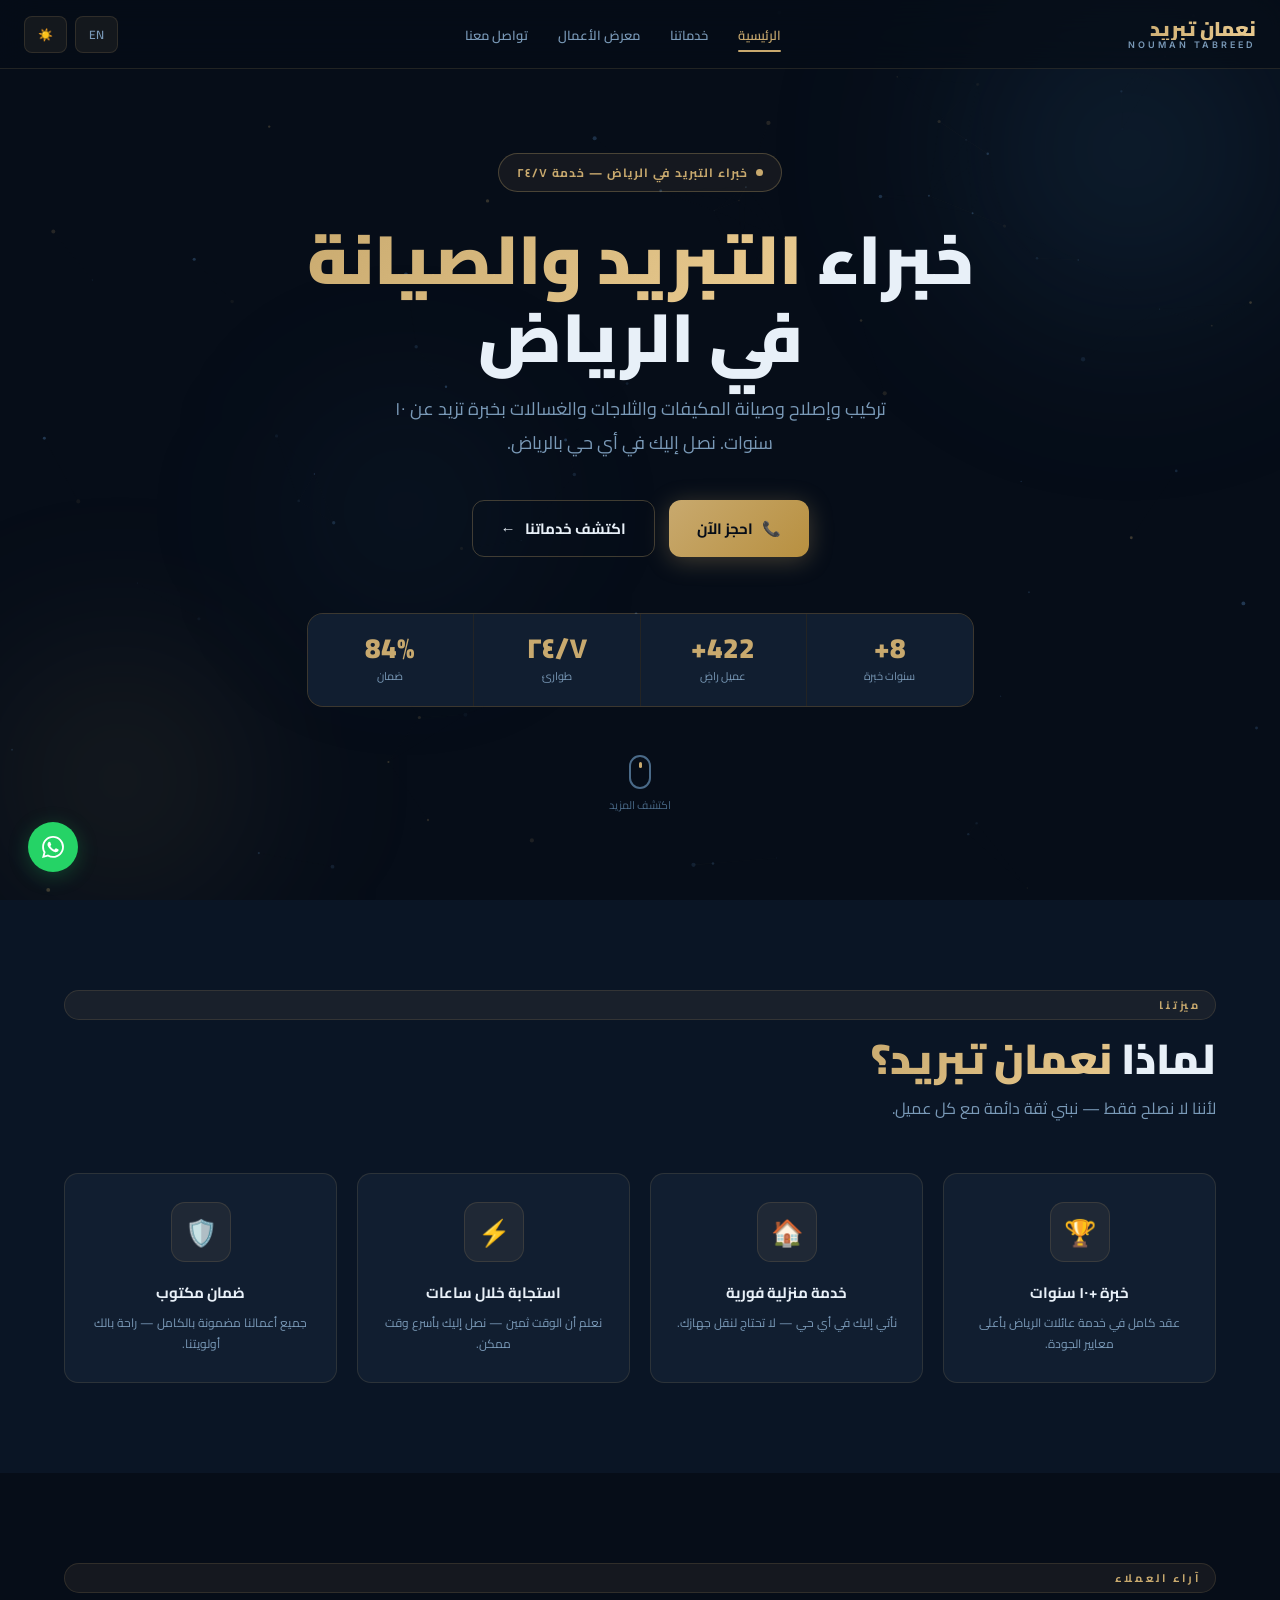
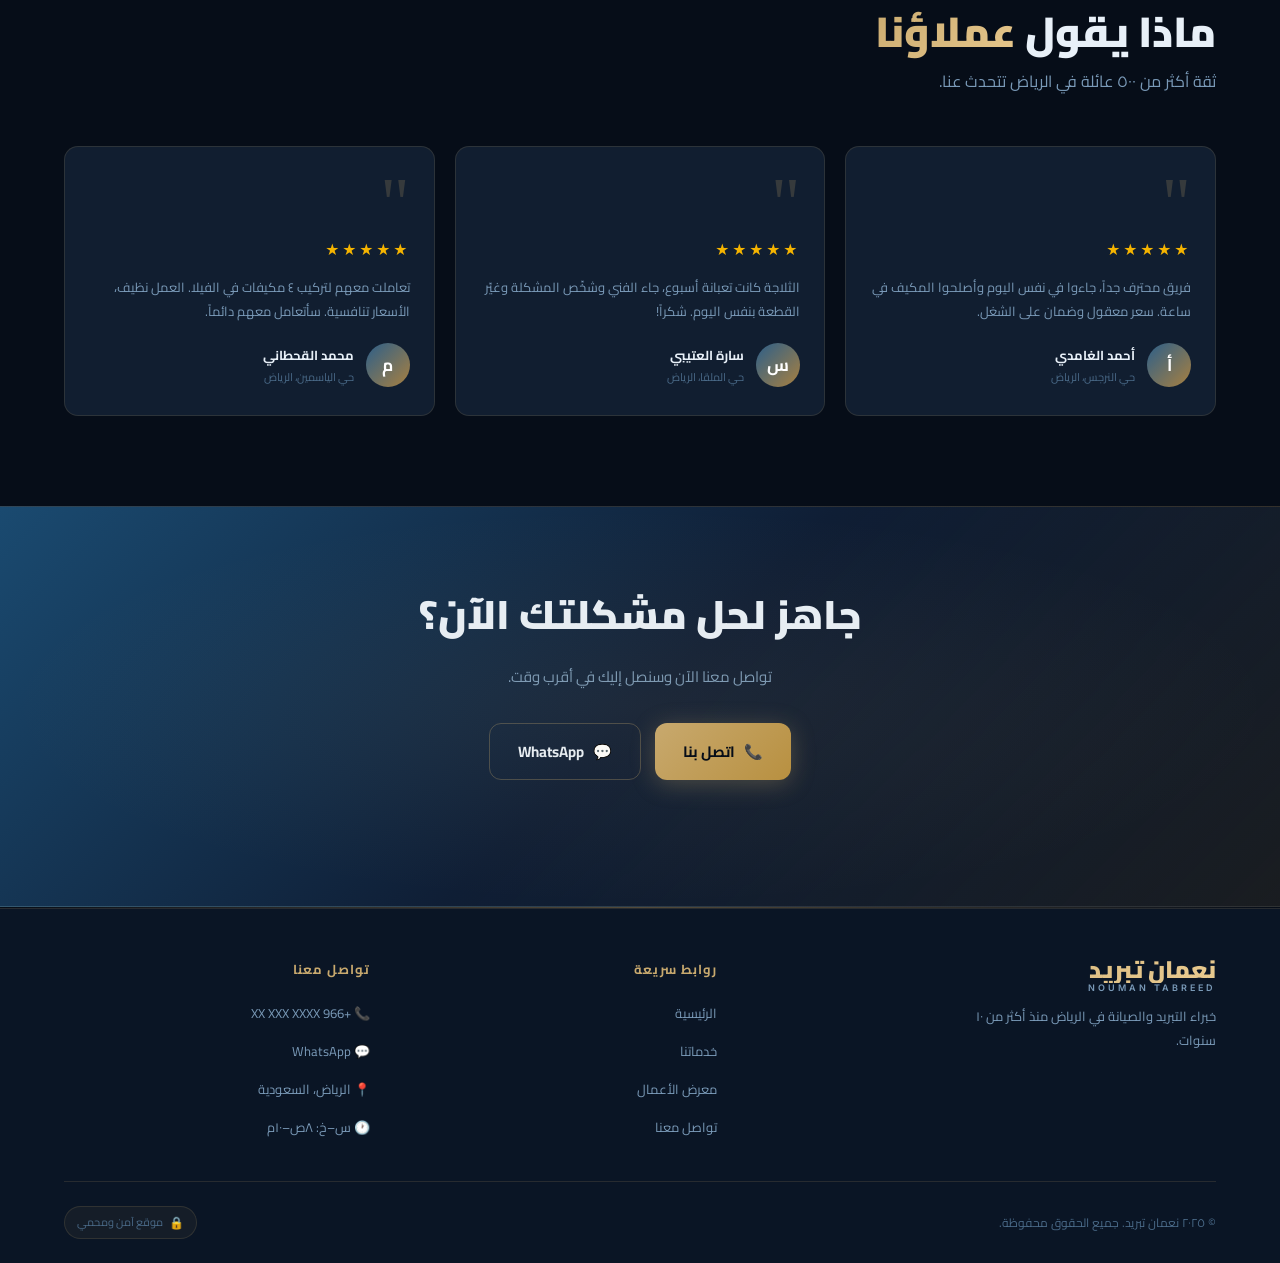
==== commit d4fc9f15: "feat: full 4-page premium website — particles, 3D flip cards, animated CSS scenes, contact form, dar" ====
--- a/index.html
+++ b/index.html
@@ -1,323 +1,251 @@
 <!DOCTYPE html>
 <html lang="ar" dir="rtl">
 <head>
-<meta charset="UTF-8"/>
-<meta name="viewport" content="width=device-width,initial-scale=1.0"/>
+<meta charset="UTF-8"/><meta name="viewport" content="width=device-width,initial-scale=1.0"/>
 <title>نعمان تبريد | خبراء التكييف والصيانة في الرياض</title>
-<meta name="description" content="نعمان تبريد – تركيب وإصلاح وصيانة المكيفات والثلاجات والغسالات في الرياض. خدمة منزلية سريعة وضمان كامل على الأعمال."/>
-<meta name="keywords" content="صيانة مكيفات الرياض,تركيب مكيفات,إصلاح ثلاجات,صيانة غسالات,Nouman Tabreed,AC repair Riyadh,washing machine repair Riyadh"/>
+<meta name="description" content="نعمان تبريد – تركيب وإصلاح وصيانة المكيفات والثلاجات والغسالات في الرياض. خبرة +١٠ سنوات، خدمة منزلية، ضمان كامل."/>
+<meta name="keywords" content="صيانة مكيفات الرياض,تركيب مكيفات,إصلاح ثلاجات,AC repair Riyadh,Nouman Tabreed"/>
 <meta name="robots" content="index,follow"/>
 <link rel="canonical" href="https://noumanatabreed.com/"/>
+<meta property="og:title" content="نعمان تبريد | خبراء التكييف والصيانة في الرياض"/>
+<meta property="og:description" content="خدمات احترافية للتبريد والصيانة في الرياض."/>
 <meta property="og:type" content="website"/>
-<meta property="og:url" content="https://noumanatabreed.com/"/>
-<meta property="og:title" content="نعمان تبريد | خبراء التكييف والصيانة في الرياض"/>
-<meta property="og:description" content="خدمات احترافية لتركيب وصيانة المكيفات والثلاجات والغسالات في الرياض."/>
-<meta property="og:image" content="https://noumanatabreed.com/assets/logo.svg"/>
 <meta property="og:locale" content="ar_SA"/>
-<meta name="twitter:card" content="summary_large_image"/>
-<script type="application/ld+json">{"@context":"https://schema.org","@type":"LocalBusiness","name":"نعمان تبريد","description":"تركيب وإصلاح وصيانة المكيفات والثلاجات والغسالات في الرياض","url":"https://noumanatabreed.com","telephone":"+966XXXXXXXXX","address":{"@type":"PostalAddress","addressLocality":"الرياض","addressCountry":"SA"},"openingHours":"Sa-Th 08:00-22:00","priceRange":"$$","areaServed":"الرياض","image":"https://noumanatabreed.com/assets/logo.svg"}</script>
+<script type="application/ld+json">{"@context":"https://schema.org","@type":"LocalBusiness","name":"نعمان تبريد","telephone":"+966XXXXXXXXX","address":{"@type":"PostalAddress","addressLocality":"الرياض","addressCountry":"SA"},"openingHours":"Sa-Th 08:00-22:00","areaServed":"الرياض"}</script>
 <link rel="preconnect" href="https://fonts.googleapis.com"/>
 <link rel="preconnect" href="https://fonts.gstatic.com" crossorigin/>
 <link href="https://fonts.googleapis.com/css2?family=Cairo:wght@400;600;700;900&family=Inter:wght@400;500;600&display=swap" rel="stylesheet"/>
 <link rel="stylesheet" href="style.css"/>
+<style>
+/* ── HERO ── */
+#hero{min-height:100vh;display:flex;align-items:center;justify-content:center;position:relative;overflow:hidden;padding-top:68px}
+.hero-orb{position:absolute;border-radius:50%;filter:blur(80px);pointer-events:none;animation:orb-float 8s ease-in-out infinite}
+.orb1{width:500px;height:500px;background:radial-gradient(circle,rgba(44,95,138,0.25),transparent 70%);top:-100px;right:-100px;animation-delay:0s}
+.orb2{width:400px;height:400px;background:radial-gradient(circle,rgba(200,169,110,0.12),transparent 70%);bottom:-80px;left:-80px;animation-delay:-4s}
+.orb3{width:300px;height:300px;background:radial-gradient(circle,rgba(44,95,138,0.15),transparent 70%);top:40%;left:20%;animation-delay:-2s}
+@keyframes orb-float{0%,100%{transform:translateY(0) scale(1)}50%{transform:translateY(-30px) scale(1.05)}}
+.hero-c{position:relative;z-index:1;text-align:center;max-width:780px;padding:0 20px}
+.badge{display:inline-flex;align-items:center;gap:8px;background:rgba(200,169,110,0.08);border:1px solid var(--border2);padding:7px 18px;border-radius:30px;font-size:12px;font-weight:700;color:var(--accent);margin-bottom:28px;letter-spacing:1px}
+.badge-dot{width:7px;height:7px;background:var(--accent);border-radius:50%;animation:pulse-dot 2s ease infinite}
+@keyframes pulse-dot{0%,100%{opacity:1;box-shadow:0 0 0 0 rgba(200,169,110,.4)}50%{opacity:.6;box-shadow:0 0 0 6px rgba(200,169,110,0)}}
+.hero-title{font-size:clamp(32px,6vw,68px);font-weight:900;line-height:1.15;margin-bottom:16px}
+.hero-title .hl{background:linear-gradient(135deg,#C8A96E 0%,#e8c98e 50%,#C8A96E 100%);background-size:200%;-webkit-background-clip:text;-webkit-text-fill-color:transparent;background-clip:text;animation:shimmer 4s linear infinite}
+.hero-sub{font-size:clamp(14px,2vw,18px);color:var(--text2);max-width:540px;margin:0 auto 40px;line-height:1.9}
+.hero-btns{display:flex;gap:14px;justify-content:center;flex-wrap:wrap;margin-bottom:56px}
+.btn-gold{display:inline-flex;align-items:center;gap:9px;background:linear-gradient(135deg,#C8A96E,#b89040);color:#060d18;font-weight:700;font-size:15px;padding:14px 28px;border-radius:12px;font-family:'Cairo',sans-serif;transition:all .3s;box-shadow:0 4px 24px rgba(200,169,110,.3);position:relative;overflow:hidden}
+.btn-gold::before{content:'';position:absolute;inset:0;background:linear-gradient(135deg,#e8c98e,#C8A96E);opacity:0;transition:opacity .3s}
+.btn-gold:hover::before{opacity:1}
+.btn-gold:hover{transform:translateY(-2px);box-shadow:0 8px 32px rgba(200,169,110,.45)}
+.btn-gold span{position:relative;z-index:1}
+.btn-outline{display:inline-flex;align-items:center;gap:9px;background:transparent;color:var(--text);font-weight:700;font-size:15px;padding:13px 28px;border-radius:12px;font-family:'Cairo',sans-serif;border:1px solid var(--border2);transition:all .3s}
+.btn-outline:hover{background:rgba(200,169,110,.08);border-color:var(--accent);color:var(--accent);transform:translateY(-2px)}
+/* Stats */
+.stats-row{display:grid;grid-template-columns:repeat(4,1fr);gap:1px;background:var(--border);border:1px solid var(--border);border-radius:16px;overflow:hidden;max-width:700px;margin:0 auto}
+.stat-box{background:var(--card);padding:20px 16px;text-align:center;transition:background .3s}
+.stat-box:hover{background:var(--card2)}
+.stat-num{font-size:28px;font-weight:900;color:var(--accent);line-height:1;display:block}
+.stat-lbl{font-size:11px;color:var(--text2);margin-top:4px;display:block}
+/* Scroll indicator */
+.scroll-ind{display:flex;flex-direction:column;align-items:center;gap:6px;color:var(--text3);font-size:11px;margin-top:48px}
+.scroll-mouse{width:22px;height:34px;border:2px solid var(--text3);border-radius:11px;display:flex;justify-content:center;padding-top:5px}
+.scroll-wheel{width:3px;height:6px;background:var(--accent);border-radius:2px;animation:scroll-anim 1.8s ease infinite}
+@keyframes scroll-anim{0%{opacity:1;transform:translateY(0)}100%{opacity:0;transform:translateY(10px)}}
+
+/* ── WHY US ── */
+#why{background:var(--bg2)}
+.why-grid{display:grid;grid-template-columns:repeat(4,1fr);gap:20px}
+.why-card{background:var(--card);border:1px solid var(--border);border-radius:var(--r);padding:28px 22px;text-align:center;transition:all .35s;cursor:default;position:relative;overflow:hidden}
+.why-card::before{content:'';position:absolute;inset:0;background:linear-gradient(135deg,rgba(200,169,110,0.06),transparent);opacity:0;transition:opacity .35s}
+.why-card:hover::before{opacity:1}
+.why-card:hover{transform:translateY(-6px);border-color:var(--accent);box-shadow:0 16px 48px rgba(200,169,110,.12)}
+.why-ico-wrap{width:60px;height:60px;background:rgba(200,169,110,.08);border:1px solid var(--border);border-radius:14px;display:flex;align-items:center;justify-content:center;margin:0 auto 16px;font-size:26px;transition:all .35s}
+.why-card:hover .why-ico-wrap{background:rgba(200,169,110,.15);border-color:var(--accent);transform:scale(1.1)}
+.why-card h3{font-size:15px;font-weight:700;margin-bottom:6px}
+.why-card p{font-size:12px;color:var(--text2);line-height:1.7}
+
+/* ── TESTIMONIALS ── */
+.test-grid{display:grid;grid-template-columns:repeat(3,1fr);gap:20px}
+.test-card{background:var(--card);border:1px solid var(--border);border-radius:var(--r);padding:28px 24px;transition:all .35s;position:relative}
+.test-card:hover{transform:translateY(-5px);border-color:var(--accent);box-shadow:0 12px 40px rgba(200,169,110,.1)}
+.quote-mark{font-size:72px;line-height:.8;color:var(--accent);opacity:.2;font-family:Georgia,serif;margin-bottom:4px}
+.stars{color:#f5b400;font-size:14px;letter-spacing:2px;margin-bottom:12px}
+.test-txt{font-size:13px;color:var(--text2);line-height:1.85;margin-bottom:20px}
+.test-auth{display:flex;align-items:center;gap:12px}
+.avatar{width:44px;height:44px;border-radius:50%;background:linear-gradient(135deg,var(--blue),var(--accent3));display:flex;align-items:center;justify-content:center;font-weight:700;font-size:17px;color:#fff;flex-shrink:0}
+.auth-name{font-weight:700;font-size:13px}
+.auth-loc{font-size:11px;color:var(--text3)}
+
+/* ── CTA BANNER ── */
+#cta-band{background:linear-gradient(135deg,var(--blue2) 0%,var(--bg3) 50%,rgba(200,169,110,.1) 100%);border-top:1px solid var(--border);border-bottom:1px solid var(--border);padding:70px 0;text-align:center;position:relative;overflow:hidden}
+#cta-band::before{content:'';position:absolute;inset:0;background:radial-gradient(ellipse at center,rgba(200,169,110,.08),transparent 70%)}
+.cta-title{font-size:clamp(22px,4vw,40px);font-weight:900;margin-bottom:10px}
+.cta-sub{font-size:15px;color:var(--text2);margin-bottom:32px}
+
+@media(max-width:900px){.why-grid{grid-template-columns:repeat(2,1fr)}.test-grid{grid-template-columns:1fr;display:flex;overflow-x:auto;gap:14px;padding-bottom:10px;scroll-snap-type:x mandatory}.test-card{min-width:280px;scroll-snap-align:start;flex-shrink:0}}
+@media(max-width:600px){.stats-row{grid-template-columns:repeat(2,1fr)}.why-grid{grid-template-columns:repeat(2,1fr)}.hero-btns .btn-gold,.hero-btns .btn-outline{font-size:13px;padding:12px 20px}}
+</style>
 </head>
 <body>
 
-<!-- NAVBAR -->
-<nav id="nav">
-<div class="wrap nav-in">
-  <a href="#hero" class="logo">
-    <img src="assets/logo.svg" alt="نعمان تبريد – Nouman Tabreed" class="logo-img"/>
-  </a>
+<!-- NAV -->
+<canvas id="particles"></canvas>
+<nav id="nav" class="nav-glass">
+<div class="nav-inner">
+  <a href="index.html" class="logo"><div class="logo-txt"><span class="logo-ar">نعمان تبريد</span><span class="logo-en">Nouman Tabreed</span></div></a>
   <ul class="nav-links">
-    <li><a href="#services"><span class="ar-i">خدماتنا</span><span class="en-i">Services</span></a></li>
-    <li><a href="#why"><span class="ar-i">لماذا نحن</span><span class="en-i">Why Us</span></a></li>
-    <li><a href="#gallery"><span class="ar-i">أعمالنا</span><span class="en-i">Gallery</span></a></li>
-    <li><a href="#testimonials"><span class="ar-i">آراء العملاء</span><span class="en-i">Reviews</span></a></li>
-    <li><a href="#contact"><span class="ar-i">تواصل معنا</span><span class="en-i">Contact</span></a></li>
+    <li><a href="index.html" class="active"><span class="ari">الرئيسية</span><span class="eni">Home</span></a></li>
+    <li><a href="services.html"><span class="ari">خدماتنا</span><span class="eni">Services</span></a></li>
+    <li><a href="gallery.html"><span class="ari">معرض الأعمال</span><span class="eni">Gallery</span></a></li>
+    <li><a href="contact.html"><span class="ari">تواصل معنا</span><span class="eni">Contact</span></a></li>
   </ul>
   <div class="nav-ctrl">
     <button class="cbtn" id="l-btn">EN</button>
     <button class="cbtn" id="t-btn">☀️</button>
-    <button class="hbg" id="hbg" aria-label="Menu" aria-expanded="false"><span></span><span></span><span></span></button>
+    <button class="hbg" id="hbg"><span></span><span></span><span></span></button>
   </div>
 </div>
 </nav>
-
-<!-- MOBILE MENU -->
-<div id="mmenu">
-<ul>
-  <li><a href="#services" class="ml"><span class="ar-i">خدماتنا</span><span class="en-i">Services</span></a></li>
-  <li><a href="#why" class="ml"><span class="ar-i">لماذا نحن</span><span class="en-i">Why Us</span></a></li>
-  <li><a href="#gallery" class="ml"><span class="ar-i">أعمالنا</span><span class="en-i">Gallery</span></a></li>
-  <li><a href="#testimonials" class="ml"><span class="ar-i">آراء العملاء</span><span class="en-i">Reviews</span></a></li>
-  <li><a href="#contact" class="ml"><span class="ar-i">تواصل معنا</span><span class="en-i">Contact</span></a></li>
-</ul>
-</div>
+<div id="mmenu"><ul>
+  <li><a href="index.html" class="ml"><span class="ari">الرئيسية</span><span class="eni">Home</span></a></li>
+  <li><a href="services.html" class="ml"><span class="ari">خدماتنا</span><span class="eni">Services</span></a></li>
+  <li><a href="gallery.html" class="ml"><span class="ari">معرض الأعمال</span><span class="eni">Gallery</span></a></li>
+  <li><a href="contact.html" class="ml"><span class="ari">تواصل معنا</span><span class="eni">Contact</span></a></li>
+</ul></div>
 
 <!-- HERO -->
 <section id="hero">
-  <svg class="hero-sf" viewBox="0 0 400 400" fill="none" aria-hidden="true">
-    <line x1="200" y1="20" x2="200" y2="380" stroke="#C8A96E" stroke-width="8"/>
-    <line x1="20" y1="200" x2="380" y2="200" stroke="#C8A96E" stroke-width="8"/>
-    <line x1="58" y1="58" x2="342" y2="342" stroke="#C8A96E" stroke-width="8"/>
-    <line x1="342" y1="58" x2="58" y2="342" stroke="#C8A96E" stroke-width="8"/>
-    <line x1="200" y1="20" x2="170" y2="60" stroke="#C8A96E" stroke-width="5"/><line x1="200" y1="20" x2="230" y2="60" stroke="#C8A96E" stroke-width="5"/>
-    <line x1="200" y1="380" x2="170" y2="340" stroke="#C8A96E" stroke-width="5"/><line x1="200" y1="380" x2="230" y2="340" stroke="#C8A96E" stroke-width="5"/>
-    <line x1="20" y1="200" x2="60" y2="170" stroke="#C8A96E" stroke-width="5"/><line x1="20" y1="200" x2="60" y2="230" stroke="#C8A96E" stroke-width="5"/>
-    <line x1="380" y1="200" x2="340" y2="170" stroke="#C8A96E" stroke-width="5"/><line x1="380" y1="200" x2="340" y2="230" stroke="#C8A96E" stroke-width="5"/>
-    <circle cx="200" cy="200" r="18" fill="#C8A96E"/>
-  </svg>
+  <div class="hero-orb orb1"></div>
+  <div class="hero-orb orb2"></div>
+  <div class="hero-orb orb3"></div>
   <div class="hero-c rev">
-    <div class="badge"><span class="ar">خبراء التبريد في الرياض</span><span class="en">AC & Appliance Experts – Riyadh, KSA</span></div>
-    <h1 class="h-title-ar ar">خبراء <span>التبريد والصيانة</span><br/>في الرياض</h1>
-    <h1 class="h-title-en en">Your Trusted <span>AC & Appliance</span><br/>Repair Experts</h1>
-    <p class="h-sub ar">تركيب وإصلاح وصيانة المكيفات والثلاجات والغسالات بخبرة تزيد عن ١٠ سنوات. خدمة منزلية سريعة في جميع أحياء الرياض.</p>
-    <p class="h-sub en">10+ years of professional AC, refrigerator & washing machine service across Al Riyadh. Fast home visits, work guaranteed.</p>
-    <div class="stats-bar">
-      <div class="stat"><div class="stat-n">+١٠</div><div class="stat-l ar">سنوات خبرة</div><div class="stat-l en">Yrs Exp</div></div>
-      <div class="stat"><div class="stat-n">+٥٠٠</div><div class="stat-l ar">عميل راضٍ</div><div class="stat-l en">Clients</div></div>
-      <div class="stat"><div class="stat-n">٢٤/٧</div><div class="stat-l ar">طوارئ</div><div class="stat-l en">Emergency</div></div>
-      <div class="stat"><div class="stat-n">١٠٠٪</div><div class="stat-l ar">ضمان</div><div class="stat-l en">Guarantee</div></div>
-    </div>
-    <div class="hero-cta">
-      <a href="tel:+966XXXXXXXXX" class="btn-p">
-        <svg width="16" height="16" viewBox="0 0 24 24" fill="currentColor"><path d="M6.6 10.8c1.4 2.8 3.8 5.1 6.6 6.6l2.2-2.2c.3-.3.7-.4 1-.2 1.1.4 2.3.6 3.6.6.6 0 1 .4 1 1V20c0 .6-.4 1-1 1-9.4 0-17-7.6-17-17 0-.6.4-1 1-1h3.5c.6 0 1 .4 1 1 0 1.3.2 2.5.6 3.6.1.3 0 .7-.2 1L6.6 10.8z"/></svg>
-        <span class="ar">اتصل بنا</span><span class="en">Call Now</span>
-      </a>
-      <a href="https://wa.me/966XXXXXXXXX" class="btn-wa" target="_blank" rel="noopener noreferrer">
-        <svg width="16" height="16" viewBox="0 0 24 24" fill="currentColor"><path d="M17.472 14.382c-.297-.149-1.758-.867-2.03-.967-.273-.099-.471-.148-.67.15-.197.297-.767.966-.94 1.164-.173.199-.347.223-.644.075-.297-.15-1.255-.463-2.39-1.475-.883-.788-1.48-1.761-1.653-2.059-.173-.297-.018-.458.13-.606.134-.133.298-.347.446-.52.149-.174.198-.298.298-.497.099-.198.05-.371-.025-.52-.075-.149-.669-1.612-.916-2.207-.242-.579-.487-.5-.669-.51-.173-.008-.371-.01-.57-.01-.198 0-.52.074-.792.372-.272.297-1.04 1.016-1.04 2.479 0 1.462 1.065 2.875 1.213 3.074.149.198 2.096 3.2 5.077 4.487.709.306 1.262.489 1.694.625.712.227 1.36.195 1.871.118.571-.085 1.758-.719 2.006-1.413.248-.694.248-1.289.173-1.413-.074-.124-.272-.198-.57-.347m-5.421 7.403h-.004a9.87 9.87 0 01-5.031-1.378l-.361-.214-3.741.982.998-3.648-.235-.374a9.86 9.86 0 01-1.51-5.26c.001-5.45 4.436-9.884 9.888-9.884 2.64 0 5.122 1.03 6.988 2.898a9.825 9.825 0 012.893 6.994c-.003 5.45-4.437 9.884-9.885 9.884m8.413-18.297A11.815 11.815 0 0012.05 0C5.495 0 .16 5.335.157 11.892c0 2.096.547 4.142 1.588 5.945L.057 24l6.305-1.654a11.882 11.882 0 005.683 1.448h.005c6.554 0 11.89-5.335 11.893-11.893a11.821 11.821 0 00-3.48-8.413z"/></svg>
-        <span class="ar">واتساب</span><span class="en">WhatsApp</span>
-      </a>
-    </div>
-    <div class="scroll-hint" aria-hidden="true"><span style="font-size:11px;color:var(--text2)" class="ar">اكتشف خدماتنا</span><span style="font-size:11px;color:var(--text2)" class="en">Explore</span><div class="arrow"></div></div>
-  </div>
-</section>
-
-<!-- SERVICES -->
-<section id="services" class="sec">
-<div class="wrap">
-  <div class="rev">
-    <span class="s-label ar">ما نقدمه</span><span class="s-label en">What We Offer</span>
-    <h2 class="s-title ar">خدماتنا الاحترافية</h2><h2 class="s-title en">Our Services</h2>
-    <p class="s-sub ar">نغطي جميع احتياجات التبريد والصيانة في الرياض بأيدٍ خبيرة وضمان كامل.</p>
-    <p class="s-sub en">Full coverage for all cooling and appliance needs across Riyadh — expert hands, full guarantee.</p>
-  </div>
-  <div class="srv-grid">
-    <article class="srv-card rev">
-      <div class="srv-img"><img src="assets/ac-install.svg" alt="تركيب المكيفات" loading="lazy"/></div>
-      <div class="srv-body">
-        <h3 class="ar">تركيب المكيفات</h3><h3 class="en">AC Installation</h3>
-        <p class="ar">تركيب احترافي لجميع أنواع المكيفات مع ضمان التثبيت والتشغيل السليم.</p>
-        <p class="en">Professional installation of all AC types with full testing and guarantee.</p>
-      </div>
-    </article>
-    <article class="srv-card rev">
-      <div class="srv-img"><img src="assets/ac-repair.svg" alt="إصلاح المكيفات" loading="lazy"/></div>
-      <div class="srv-body">
-        <h3 class="ar">إصلاح المكيفات</h3><h3 class="en">AC Repair</h3>
-        <p class="ar">تشخيص دقيق وإصلاح سريع — غاز، كمبروسر، كهرباء.</p>
-        <p class="en">Accurate diagnosis and fast repair — gas, compressor, electrical.</p>
-      </div>
-    </article>
-    <article class="srv-card rev">
-      <div class="srv-img"><img src="assets/ac-maintenance.svg" alt="صيانة المكيفات" loading="lazy"/></div>
-      <div class="srv-body">
-        <h3 class="ar">صيانة دورية للمكيفات</h3><h3 class="en">AC Maintenance</h3>
-        <p class="ar">تنظيف الفلاتر وشحن الغاز وفحص الوحدة لأداء مثالي.</p>
-        <p class="en">Filter cleaning, gas refill, full inspection for peak performance.</p>
-      </div>
-    </article>
-    <article class="srv-card rev">
-      <div class="srv-img"><img src="assets/fridge-repair.svg" alt="إصلاح الثلاجات" loading="lazy"/></div>
-      <div class="srv-body">
-        <h3 class="ar">إصلاح الثلاجات</h3><h3 class="en">Refrigerator Repair</h3>
-        <p class="ar">إصلاح جميع الأعطال — ثرموستات، كمبروسر، تسريب مياه. جميع الماركات.</p>
-        <p class="en">Full fridge repairs — thermostat, compressor, leaks. All brands.</p>
-      </div>
-    </article>
-    <article class="srv-card rev">
-      <div class="srv-img"><img src="assets/washer-repair.svg" alt="إصلاح الغسالات" loading="lazy"/></div>
-      <div class="srv-body">
-        <h3 class="ar">إصلاح الغسالات</h3><h3 class="en">Washing Machine Repair</h3>
-        <p class="ar">إصلاح الغسالات الأوتوماتيكية — موتور، برنامج، طلمبة مياه.</p>
-        <p class="en">Auto washer repairs — motor, control board, pump. All brands.</p>
-      </div>
-    </article>
-    <article class="srv-card rev">
-      <div class="srv-img"><img src="assets/general-service.svg" alt="صيانة عامة" loading="lazy"/></div>
-      <div class="srv-body">
-        <h3 class="ar">صيانة عامة للأجهزة</h3><h3 class="en">General Appliance Service</h3>
-        <p class="ar">فحص وصيانة شاملة مع تقرير مفصل وتوصيات للحفاظ على الأجهزة.</p>
-        <p class="en">Full appliance check-up with detailed report and recommendations.</p>
-      </div>
-    </article>
-  </div>
-</div>
+    <div class="badge"><div class="badge-dot"></div><span class="ar">خبراء التبريد في الرياض — خدمة ٢٤/٧</span><span class="en">AC & Appliance Experts — 24/7 Service</span></div>
+    <h1 class="hero-title ar">خبراء <span class="hl">التبريد والصيانة</span><br/>في الرياض</h1>
+    <h1 class="hero-title en">Riyadh's Premier<br/><span class="hl">AC & Appliance</span> Experts</h1>
+    <p class="hero-sub ar">تركيب وإصلاح وصيانة المكيفات والثلاجات والغسالات بخبرة تزيد عن ١٠ سنوات. نصل إليك في أي حي بالرياض.</p>
+    <p class="hero-sub en">Professional AC installation, refrigerator repair & washing machine maintenance across Riyadh for 10+ years. We come to you.</p>
+    <div class="hero-btns">
+      <a href="contact.html" class="btn-gold"><span>📞</span><span class="ar">احجز الآن</span><span class="en">Book Now</span></a>
+      <a href="services.html" class="btn-outline"><span class="ar">اكتشف خدماتنا</span><span class="en">Our Services</span><span>←</span></a>
+    </div>
+    <div class="stats-row">
+      <div class="stat-box"><span class="stat-num counter" data-target="10" data-plus="true">٠</span><span class="stat-lbl ar">سنوات خبرة</span><span class="stat-lbl en">Yrs Experience</span></div>
+      <div class="stat-box"><span class="stat-num counter" data-target="500" data-plus="true">٠</span><span class="stat-lbl ar">عميل راضٍ</span><span class="stat-lbl en">Happy Clients</span></div>
+      <div class="stat-box"><span class="stat-num">٢٤/٧</span><span class="stat-lbl ar">طوارئ</span><span class="stat-lbl en">Emergency</span></div>
+      <div class="stat-box"><span class="stat-num counter" data-target="100" data-percent="true">٠</span><span class="stat-lbl ar">ضمان</span><span class="stat-lbl en">Guarantee</span></div>
+    </div>
+    <div class="scroll-ind"><div class="scroll-mouse"><div class="scroll-wheel"></div></div><span class="ar">اكتشف المزيد</span><span class="en">Scroll to explore</span></div>
+  </div>
 </section>
 
 <!-- WHY US -->
-<section id="why" class="sec" style="background:var(--bg2)">
+<section id="why" class="sec">
 <div class="wrap">
   <div class="rev">
     <span class="s-label ar">ميزتنا</span><span class="s-label en">Our Edge</span>
-    <h2 class="s-title ar">لماذا تختار نعمان تبريد؟</h2><h2 class="s-title en">Why Nouman Tabreed?</h2>
-    <p class="s-sub ar">نحن لا نصلح فقط — نبني ثقة مع كل عميل.</p>
-    <p class="s-sub en">We don't just fix — we build long-term trust with every customer.</p>
+    <h2 class="s-title ar">لماذا <span>نعمان تبريد؟</span></h2><h2 class="s-title en">Why <span>Nouman Tabreed?</span></h2>
+    <p class="s-sub ar">لأننا لا نصلح فقط — نبني ثقة دائمة مع كل عميل.</p>
+    <p class="s-sub en">Because we don't just fix appliances — we build lasting trust with every client.</p>
   </div>
   <div class="why-grid">
-    <div class="why-card rev"><div class="why-ico">🏆</div><h3 class="ar">خبرة +١٠ سنوات</h3><h3 class="en">10+ Years Experience</h3><p class="ar">عقد كامل في خدمة عملاء الرياض بأعلى معايير الجودة.</p><p class="en">Over a decade serving Riyadh with the highest quality standards.</p></div>
-    <div class="why-card rev"><div class="why-ico">🏠</div><h3 class="ar">خدمة منزلية</h3><h3 class="en">Home Service</h3><p class="ar">نأتي إليك في أي حي — لا تحتاج لنقل الجهاز.</p><p class="en">We come to you anywhere in Riyadh — no need to move your appliance.</p></div>
-    <div class="why-card rev"><div class="why-ico">⚡</div><h3 class="ar">استجابة سريعة</h3><h3 class="en">Fast Response</h3><p class="ar">نصل خلال ساعات من مكالمتك.</p><p class="en">We arrive within hours of your call.</p></div>
-    <div class="why-card rev"><div class="why-ico">🛡️</div><h3 class="ar">ضمان على الأعمال</h3><h3 class="en">Work Guarantee</h3><p class="ar">جميع أعمال الإصلاح والتركيب مضمونة بالكامل.</p><p class="en">All repair and installation work fully guaranteed.</p></div>
-  </div>
-</div>
-</section>
-
-<!-- PROCESS -->
-<section id="process" class="sec">
-<div class="wrap">
-  <div class="rev">
-    <span class="s-label ar">كيف نعمل</span><span class="s-label en">How It Works</span>
-    <h2 class="s-title ar">أربع خطوات بسيطة</h2><h2 class="s-title en">Four Simple Steps</h2>
-  </div>
-  <div class="proc-grid">
-    <div class="proc-step rev"><div class="step-n">١</div><h3 class="ar">اتصل أو واتساب</h3><h3 class="en">Call or WhatsApp</h3><p class="ar">تواصل معنا وصف المشكلة.</p><p class="en">Reach us and describe the issue.</p></div>
-    <div class="proc-step rev"><div class="step-n">٢</div><h3 class="ar">نحدد الموعد</h3><h3 class="en">Schedule Visit</h3><p class="ar">نحجز موعداً في نفس اليوم.</p><p class="en">Same-day visit at your convenience.</p></div>
-    <div class="proc-step rev"><div class="step-n">٣</div><h3 class="ar">فحص وتشخيص</h3><h3 class="en">Diagnose & Quote</h3><p class="ar">فحص الجهاز وسعر شفاف.</p><p class="en">Full inspection and transparent quote.</p></div>
-    <div class="proc-step rev"><div class="step-n">٤</div><h3 class="ar">إصلاح وضمان</h3><h3 class="en">Fix & Guarantee</h3><p class="ar">إصلاح مع ضمان كتابي.</p><p class="en">Fix with written guarantee.</p></div>
-  </div>
-</div>
-</section>
-
-<!-- GALLERY -->
-<section id="gallery" class="sec" style="background:var(--bg2)">
-<div class="wrap">
-  <div class="rev">
-    <span class="s-label ar">أعمالنا</span><span class="s-label en">Our Work</span>
-    <h2 class="s-title ar">معرض الأعمال</h2><h2 class="s-title en">Work Gallery</h2>
-    <p class="s-sub ar">لقطات من مشاريع حقيقية — ستُحدَّث بصور العملاء الفعليين.</p>
-    <p class="s-sub en">Real project illustrations — will be updated with actual client photos.</p>
-  </div>
-  <div class="gal-grid rev">
-    <div class="gal-item" onclick="openLB(0)" role="button" tabindex="0"><img src="assets/ac-install.svg" alt="تركيب مكيف سبليت في الرياض" loading="lazy"/><div class="gal-ov"><div class="gal-cap"><span class="ar-i">تركيب مكيف سبليت</span><span class="en-i">Split AC Installation</span></div></div></div>
-    <div class="gal-item" onclick="openLB(1)" role="button" tabindex="0"><img src="assets/ac-repair.svg" alt="إصلاح مكيف" loading="lazy"/><div class="gal-ov"><div class="gal-cap"><span class="ar-i">إصلاح وتشخيص مكيف</span><span class="en-i">AC Diagnosis & Repair</span></div></div></div>
-    <div class="gal-item" onclick="openLB(2)" role="button" tabindex="0"><img src="assets/ac-maintenance.svg" alt="صيانة مكيف" loading="lazy"/><div class="gal-ov"><div class="gal-cap"><span class="ar-i">صيانة دورية</span><span class="en-i">Periodic Maintenance</span></div></div></div>
-    <div class="gal-item" onclick="openLB(3)" role="button" tabindex="0"><img src="assets/fridge-repair.svg" alt="إصلاح ثلاجة" loading="lazy"/><div class="gal-ov"><div class="gal-cap"><span class="ar-i">إصلاح ثلاجة</span><span class="en-i">Fridge Repair</span></div></div></div>
-    <div class="gal-item" onclick="openLB(4)" role="button" tabindex="0"><img src="assets/washer-repair.svg" alt="إصلاح غسالة" loading="lazy"/><div class="gal-ov"><div class="gal-cap"><span class="ar-i">إصلاح غسالة</span><span class="en-i">Washer Repair</span></div></div></div>
-    <div class="gal-item" onclick="openLB(5)" role="button" tabindex="0"><img src="assets/team.svg" alt="فريق نعمان تبريد" loading="lazy"/><div class="gal-ov"><div class="gal-cap"><span class="ar-i">فريق نعمان تبريد</span><span class="en-i">Our Team</span></div></div></div>
-  </div>
-</div>
-</section>
-
-<!-- LIGHTBOX -->
-<div id="lb" role="dialog" aria-modal="true" onclick="closeLB(event)">
-  <button id="lb-x" onclick="closeLB()" aria-label="Close">✕</button>
-  <img id="lb-i" src="" alt=""/>
-  <p id="lb-cap"></p>
-</div>
+    <div class="why-card rev d1"><div class="why-ico-wrap">🏆</div><h3 class="ar">خبرة +١٠ سنوات</h3><h3 class="en">10+ Years Experience</h3><p class="ar">عقد كامل في خدمة عائلات الرياض بأعلى معايير الجودة.</p><p class="en">A full decade serving Riyadh families with highest quality standards.</p></div>
+    <div class="why-card rev d2"><div class="why-ico-wrap">🏠</div><h3 class="ar">خدمة منزلية فورية</h3><h3 class="en">Instant Home Service</h3><p class="ar">نأتي إليك في أي حي — لا تحتاج لنقل جهازك.</p><p class="en">We come to you anywhere in Riyadh — no need to move anything.</p></div>
+    <div class="why-card rev d3"><div class="why-ico-wrap">⚡</div><h3 class="ar">استجابة خلال ساعات</h3><h3 class="en">Hours Response Time</h3><p class="ar">نعلم أن الوقت ثمين — نصل إليك بأسرع وقت ممكن.</p><p class="en">We know your time is valuable — we arrive as fast as possible.</p></div>
+    <div class="why-card rev d4"><div class="why-ico-wrap">🛡️</div><h3 class="ar">ضمان مكتوب</h3><h3 class="en">Written Guarantee</h3><p class="ar">جميع أعمالنا مضمونة بالكامل — راحة بالك أولويتنا.</p><p class="en">All work fully guaranteed in writing — your peace of mind is our priority.</p></div>
+  </div>
+</div>
+</section>
 
 <!-- TESTIMONIALS -->
 <section id="testimonials" class="sec">
 <div class="wrap">
   <div class="rev">
-    <span class="s-label ar">آراء العملاء</span><span class="s-label en">Reviews</span>
-    <h2 class="s-title ar">ماذا يقول عملاؤنا</h2><h2 class="s-title en">What Our Clients Say</h2>
+    <span class="s-label ar">آراء العملاء</span><span class="s-label en">Client Reviews</span>
+    <h2 class="s-title ar">ماذا يقول <span>عملاؤنا</span></h2><h2 class="s-title en">What Our <span>Clients Say</span></h2>
     <p class="s-sub ar">ثقة أكثر من ٥٠٠ عائلة في الرياض تتحدث عنا.</p>
     <p class="s-sub en">500+ Riyadh families trust us — and that speaks volumes.</p>
   </div>
-  <div class="test-grid rev">
-    <article class="test-card">
+  <div class="test-grid">
+    <article class="test-card rev d1">
+      <div class="quote-mark">"</div>
       <div class="stars">★★★★★</div>
-      <p class="test-txt ar">فريق محترف جداً، جاءوا في نفس اليوم وأصلحوا المكيف في ساعة. سعر معقول وضمان على الشغل. أنصح الكل.</p>
-      <p class="test-txt en">Very professional, came same day and fixed the AC in an hour. Fair price with guarantee. Highly recommended.</p>
-      <div class="test-auth"><div class="avatar">أ</div><div><div class="auth-name ar">أحمد الغامدي</div><div class="auth-name en">Ahmed Al-Ghamdi</div><div class="auth-city ar">حي النرجس، الرياض</div><div class="auth-city en">Al Narjis, Riyadh</div></div></div>
+      <p class="test-txt ar">فريق محترف جداً، جاءوا في نفس اليوم وأصلحوا المكيف في ساعة. سعر معقول وضمان على الشغل.</p>
+      <p class="test-txt en">Extremely professional team, came same day and fixed the AC in an hour. Fair price with a guarantee.</p>
+      <div class="test-auth"><div class="avatar">أ</div><div><div class="auth-name ar">أحمد الغامدي</div><div class="auth-name en">Ahmed Al-Ghamdi</div><div class="auth-loc ar">حي النرجس، الرياض</div><div class="auth-loc en">Al Narjis, Riyadh</div></div></div>
     </article>
-    <article class="test-card">
+    <article class="test-card rev d2">
+      <div class="quote-mark">"</div>
       <div class="stars">★★★★★</div>
-      <p class="test-txt ar">الثلاجة كانت تعبانة أسبوع، جاء الفني وشخّص المشكلة وغيّر القطعة بنفس اليوم. شكراً نعمان تبريد!</p>
-      <p class="test-txt en">Fridge broken a week. Technician diagnosed and fixed it same day. Thanks Nouman Tabreed!</p>
-      <div class="test-auth"><div class="avatar">س</div><div><div class="auth-name ar">سارة العتيبي</div><div class="auth-name en">Sara Al-Otaibi</div><div class="auth-city ar">حي الملقا، الرياض</div><div class="auth-city en">Al Malqa, Riyadh</div></div></div>
+      <p class="test-txt ar">الثلاجة كانت تعبانة أسبوع، جاء الفني وشخّص المشكلة وغيّر القطعة بنفس اليوم. شكراً!</p>
+      <p class="test-txt en">Fridge had been broken a week. Technician diagnosed and fixed it same day. Thank you!</p>
+      <div class="test-auth"><div class="avatar">س</div><div><div class="auth-name ar">سارة العتيبي</div><div class="auth-name en">Sara Al-Otaibi</div><div class="auth-loc ar">حي الملقا، الرياض</div><div class="auth-loc en">Al Malqa, Riyadh</div></div></div>
     </article>
-    <article class="test-card">
+    <article class="test-card rev d3">
+      <div class="quote-mark">"</div>
       <div class="stars">★★★★★</div>
       <p class="test-txt ar">تعاملت معهم لتركيب ٤ مكيفات في الفيلا. العمل نظيف، الأسعار تنافسية. سأتعامل معهم دائماً.</p>
       <p class="test-txt en">Used them for 4 AC installs in my villa. Clean work, competitive prices. My go-to always.</p>
-      <div class="test-auth"><div class="avatar">م</div><div><div class="auth-name ar">محمد القحطاني</div><div class="auth-name en">Mohammed Al-Qahtani</div><div class="auth-city ar">حي الياسمين، الرياض</div><div class="auth-city en">Al Yasmin, Riyadh</div></div></div>
+      <div class="test-auth"><div class="avatar">م</div><div><div class="auth-name ar">محمد القحطاني</div><div class="auth-name en">Mohammed Al-Qahtani</div><div class="auth-loc ar">حي الياسمين، الرياض</div><div class="auth-loc en">Al Yasmin, Riyadh</div></div></div>
     </article>
   </div>
 </div>
 </section>
 
-<!-- CONTACT -->
-<section id="contact" class="sec" style="background:var(--bg2)">
-<div class="wrap">
-  <div class="rev">
-    <span class="s-label ar">احجز الآن</span><span class="s-label en">Book Now</span>
-    <h2 class="s-title ar">تواصل معنا</h2><h2 class="s-title en">Get In Touch</h2>
-    <p class="s-sub ar">اتصل أو واتساب وسنصل إليك في أقرب وقت.</p>
-    <p class="s-sub en">Call or WhatsApp — we'll be there as soon as possible.</p>
-  </div>
-  <div class="con-wrap rev">
-    <div class="con-info">
-      <div class="con-item"><div class="con-ico" style="background:rgba(44,95,138,.15)">📍</div><div><h4 class="ar">الموقع</h4><h4 class="en">Location</h4><p>الرياض، المملكة العربية السعودية / Al Riyadh, Saudi Arabia</p></div></div>
-      <div class="con-item"><div class="con-ico" style="background:rgba(44,95,138,.15)">📞</div><div><h4 class="ar">الهاتف</h4><h4 class="en">Phone</h4><p>+966 XX XXX XXXX</p></div></div>
-      <div class="con-item"><div class="con-ico" style="background:rgba(37,211,102,.1)">💬</div><div><h4 class="ar">واتساب</h4><h4 class="en">WhatsApp</h4><p>+966 XX XXX XXXX</p></div></div>
-      <div class="con-item"><div class="con-ico" style="background:rgba(200,169,110,.1)">🕐</div><div><h4 class="ar">ساعات العمل</h4><h4 class="en">Working Hours</h4><p class="ar">السبت – الخميس: ٨ص – ١٠م</p><p class="en">Sat – Thu: 8:00 AM – 10:00 PM</p></div></div>
-      <div class="map-ph">
-        <span style="font-size:26px">🗺️</span>
-        <span class="ar" style="font-size:13px">سيتم إضافة الخريطة لاحقاً</span>
-        <span class="en" style="font-size:13px">Map coming soon</span>
-      </div>
-    </div>
-    <div class="con-cta">
-      <a href="tel:+966XXXXXXXXX" class="btn-call">
-        <svg width="20" height="20" viewBox="0 0 24 24" fill="currentColor"><path d="M6.6 10.8c1.4 2.8 3.8 5.1 6.6 6.6l2.2-2.2c.3-.3.7-.4 1-.2 1.1.4 2.3.6 3.6.6.6 0 1 .4 1 1V20c0 .6-.4 1-1 1-9.4 0-17-7.6-17-17 0-.6.4-1 1-1h3.5c.6 0 1 .4 1 1 0 1.3.2 2.5.6 3.6.1.3 0 .7-.2 1L6.6 10.8z"/></svg>
-        <div><div style="font-size:11px;opacity:.8" class="ar">اتصل بنا الآن</div><div style="font-size:11px;opacity:.8" class="en">Call Us Now</div><div>+966 XX XXX XXXX</div></div>
-      </a>
-      <a href="https://wa.me/966XXXXXXXXX" class="btn-wac" target="_blank" rel="noopener noreferrer">
-        <svg width="20" height="20" viewBox="0 0 24 24" fill="currentColor"><path d="M17.472 14.382c-.297-.149-1.758-.867-2.03-.967-.273-.099-.471-.148-.67.15-.197.297-.767.966-.94 1.164-.173.199-.347.223-.644.075-.297-.15-1.255-.463-2.39-1.475-.883-.788-1.48-1.761-1.653-2.059-.173-.297-.018-.458.13-.606.134-.133.298-.347.446-.52.149-.174.198-.298.298-.497.099-.198.05-.371-.025-.52-.075-.149-.669-1.612-.916-2.207-.242-.579-.487-.5-.669-.51-.173-.008-.371-.01-.57-.01-.198 0-.52.074-.792.372-.272.297-1.04 1.016-1.04 2.479 0 1.462 1.065 2.875 1.213 3.074.149.198 2.096 3.2 5.077 4.487.709.306 1.262.489 1.694.625.712.227 1.36.195 1.871.118.571-.085 1.758-.719 2.006-1.413.248-.694.248-1.289.173-1.413-.074-.124-.272-.198-.57-.347m-5.421 7.403h-.004a9.87 9.87 0 01-5.031-1.378l-.361-.214-3.741.982.998-3.648-.235-.374a9.86 9.86 0 01-1.51-5.26c.001-5.45 4.436-9.884 9.888-9.884 2.64 0 5.122 1.03 6.988 2.898a9.825 9.825 0 012.893 6.994c-.003 5.45-4.437 9.884-9.885 9.884m8.413-18.297A11.815 11.815 0 0012.05 0C5.495 0 .16 5.335.157 11.892c0 2.096.547 4.142 1.588 5.945L.057 24l6.305-1.654a11.882 11.882 0 005.683 1.448h.005c6.554 0 11.89-5.335 11.893-11.893a11.821 11.821 0 00-3.48-8.413z"/></svg>
-        <div><div style="font-size:11px;opacity:.9" class="ar">راسلنا على واتساب</div><div style="font-size:11px;opacity:.9" class="en">Message on WhatsApp</div><div>+966 XX XXX XXXX</div></div>
-      </a>
-      <div class="emer"><div class="emer-ico">⚡</div><h3 class="ar">خدمة طوارئ ٢٤/٧</h3><h3 class="en">24/7 Emergency Service</h3><p class="ar">للأعطال المستعجلة — متاحون على مدار الساعة.</p><p class="en">For urgent breakdowns — available around the clock.</p></div>
-    </div>
-  </div>
-</div>
+<!-- CTA BAND -->
+<section id="cta-band">
+  <div class="wrap rev">
+    <h2 class="cta-title ar">جاهز لحل مشكلتك الآن؟</h2>
+    <h2 class="cta-title en">Ready to Fix Your Problem Now?</h2>
+    <p class="cta-sub ar">تواصل معنا الآن وسنصل إليك في أقرب وقت.</p>
+    <p class="cta-sub en">Contact us now and we'll be at your door as soon as possible.</p>
+    <div class="hero-btns">
+      <a href="contact.html" class="btn-gold"><span>📞</span><span class="ar">اتصل بنا</span><span class="en">Call Us</span></a>
+      <a href="https://wa.me/966XXXXXXXXX" class="btn-outline" target="_blank" rel="noopener"><span>💬</span><span>WhatsApp</span></a>
+    </div>
+  </div>
 </section>
 
 <!-- FOOTER -->
+<div class="glow-line"></div>
 <footer>
 <div class="wrap">
-  <div class="foot-in">
-    <a href="#hero" class="logo"><img src="assets/logo.svg" alt="نعمان تبريد" class="logo-img"/></a>
-    <nav class="foot-links">
-      <a href="#services"><span class="ar-i">الخدمات</span><span class="en-i">Services</span></a>
-      <a href="#gallery"><span class="ar-i">المعرض</span><span class="en-i">Gallery</span></a>
-      <a href="#testimonials"><span class="ar-i">آراء العملاء</span><span class="en-i">Reviews</span></a>
-      <a href="#contact"><span class="ar-i">تواصل معنا</span><span class="en-i">Contact</span></a>
-    </nav>
-  </div>
-  <p class="foot-copy"><span class="ar-i">© ٢٠٢٥ نعمان تبريد. جميع الحقوق محفوظة. الرياض، المملكة العربية السعودية.</span><span class="en-i">© 2025 Nouman Tabreed. All rights reserved. Al Riyadh, Saudi Arabia.</span></p>
+  <div class="foot-grid">
+    <div class="foot-brand">
+      <div class="logo-txt"><span class="logo-ar">نعمان تبريد</span><span class="logo-en" style="-webkit-text-fill-color:var(--text2)">Nouman Tabreed</span></div>
+      <p class="ar">خبراء التبريد والصيانة في الرياض منذ أكثر من ١٠ سنوات.</p>
+      <p class="en">AC & appliance experts in Riyadh for 10+ years.</p>
+    </div>
+    <div class="foot-col">
+      <h4 class="ar">روابط سريعة</h4><h4 class="en">Quick Links</h4>
+      <ul>
+        <li><a href="index.html"><span class="ari">الرئيسية</span><span class="eni">Home</span></a></li>
+        <li><a href="services.html"><span class="ari">خدماتنا</span><span class="eni">Services</span></a></li>
+        <li><a href="gallery.html"><span class="ari">معرض الأعمال</span><span class="eni">Gallery</span></a></li>
+        <li><a href="contact.html"><span class="ari">تواصل معنا</span><span class="eni">Contact</span></a></li>
+      </ul>
+    </div>
+    <div class="foot-col">
+      <h4 class="ar">تواصل معنا</h4><h4 class="en">Contact</h4>
+      <ul>
+        <li><a href="tel:+966XXXXXXXXX">📞 +966 XX XXX XXXX</a></li>
+        <li><a href="https://wa.me/966XXXXXXXXX" target="_blank" rel="noopener">💬 WhatsApp</a></li>
+        <li><a>📍 <span class="ari">الرياض، السعودية</span><span class="eni">Riyadh, KSA</span></a></li>
+        <li><a>🕐 <span class="ari">س–خ: ٨ص–١٠م</span><span class="eni">Sa–Th: 8AM–10PM</span></a></li>
+      </ul>
+    </div>
+  </div>
+  <div class="foot-bottom">
+    <p class="foot-copy"><span class="ari">© ٢٠٢٥ نعمان تبريد. جميع الحقوق محفوظة.</span><span class="eni">© 2025 Nouman Tabreed. All rights reserved.</span></p>
+    <div class="foot-badge"><span class="ari">موقع آمن ومحمي</span><span class="eni">Secure & Protected</span></div>
+  </div>
 </div>
 </footer>
-
-<!-- FLOATING WHATSAPP — subtle -->
-<a id="fwa" href="https://wa.me/966XXXXXXXXX" target="_blank" rel="noopener noreferrer" aria-label="WhatsApp">
-  <svg viewBox="0 0 24 24" fill="#fff"><path d="M17.472 14.382c-.297-.149-1.758-.867-2.03-.967-.273-.099-.471-.148-.67.15-.197.297-.767.966-.94 1.164-.173.199-.347.223-.644.075-.297-.15-1.255-.463-2.39-1.475-.883-.788-1.48-1.761-1.653-2.059-.173-.297-.018-.458.13-.606.134-.133.298-.347.446-.52.149-.174.198-.298.298-.497.099-.198.05-.371-.025-.52-.075-.149-.669-1.612-.916-2.207-.242-.579-.487-.5-.669-.51-.173-.008-.371-.01-.57-.01-.198 0-.52.074-.792.372-.272.297-1.04 1.016-1.04 2.479 0 1.462 1.065 2.875 1.213 3.074.149.198 2.096 3.2 5.077 4.487.709.306 1.262.489 1.694.625.712.227 1.36.195 1.871.118.571-.085 1.758-.719 2.006-1.413.248-.694.248-1.289.173-1.413-.074-.124-.272-.198-.57-.347m-5.421 7.403h-.004a9.87 9.87 0 01-5.031-1.378l-.361-.214-3.741.982.998-3.648-.235-.374a9.86 9.86 0 01-1.51-5.26c.001-5.45 4.436-9.884 9.888-9.884 2.64 0 5.122 1.03 6.988 2.898a9.825 9.825 0 012.893 6.994c-.003 5.45-4.437 9.884-9.885 9.884m8.413-18.297A11.815 11.815 0 0012.05 0C5.495 0 .16 5.335.157 11.892c0 2.096.547 4.142 1.588 5.945L.057 24l6.305-1.654a11.882 11.882 0 005.683 1.448h.005c6.554 0 11.89-5.335 11.893-11.893a11.821 11.821 0 00-3.48-8.413z"/></svg>
+<a id="fwa" href="https://wa.me/966XXXXXXXXX" target="_blank" rel="noopener noreferrer">
+  <svg viewBox="0 0 24 24" width="22" height="22" fill="#fff"><path d="M17.472 14.382c-.297-.149-1.758-.867-2.03-.967-.273-.099-.471-.148-.67.15-.197.297-.767.966-.94 1.164-.173.199-.347.223-.644.075-.297-.15-1.255-.463-2.39-1.475-.883-.788-1.48-1.761-1.653-2.059-.173-.297-.018-.458.13-.606.134-.133.298-.347.446-.52.149-.174.198-.298.298-.497.099-.198.05-.371-.025-.52-.075-.149-.669-1.612-.916-2.207-.242-.579-.487-.5-.669-.51-.173-.008-.371-.01-.57-.01-.198 0-.52.074-.792.372-.272.297-1.04 1.016-1.04 2.479 0 1.462 1.065 2.875 1.213 3.074.149.198 2.096 3.2 5.077 4.487.709.306 1.262.489 1.694.625.712.227 1.36.195 1.871.118.571-.085 1.758-.719 2.006-1.413.248-.694.248-1.289.173-1.413-.074-.124-.272-.198-.57-.347m-5.421 7.403h-.004a9.87 9.87 0 01-5.031-1.378l-.361-.214-3.741.982.998-3.648-.235-.374a9.86 9.86 0 01-1.51-5.26c.001-5.45 4.436-9.884 9.888-9.884 2.64 0 5.122 1.03 6.988 2.898a9.825 9.825 0 012.893 6.994c-.003 5.45-4.437 9.884-9.885 9.884m8.413-18.297A11.815 11.815 0 0012.05 0C5.495 0 .16 5.335.157 11.892c0 2.096.547 4.142 1.588 5.945L.057 24l6.305-1.654a11.882 11.882 0 005.683 1.448h.005c6.554 0 11.89-5.335 11.893-11.893a11.821 11.821 0 00-3.48-8.413z"/></svg>
+  <span class="wa-label ari">واتساب</span><span class="wa-label eni">WhatsApp</span>
 </a>
-
-<!-- MOBILE BOTTOM BAR -->
 <div id="mob-bar">
-  <a href="tel:+966XXXXXXXXX" class="mob-call">
-    <svg width="16" height="16" viewBox="0 0 24 24" fill="currentColor"><path d="M6.6 10.8c1.4 2.8 3.8 5.1 6.6 6.6l2.2-2.2c.3-.3.7-.4 1-.2 1.1.4 2.3.6 3.6.6.6 0 1 .4 1 1V20c0 .6-.4 1-1 1-9.4 0-17-7.6-17-17 0-.6.4-1 1-1h3.5c.6 0 1 .4 1 1 0 1.3.2 2.5.6 3.6.1.3 0 .7-.2 1L6.6 10.8z"/></svg>
-    <span class="ar-i">اتصل الآن</span><span class="en-i">Call Now</span>
-  </a>
-  <a href="https://wa.me/966XXXXXXXXX" class="mob-wa" target="_blank" rel="noopener noreferrer">
-    <svg width="16" height="16" viewBox="0 0 24 24" fill="currentColor"><path d="M17.472 14.382c-.297-.149-1.758-.867-2.03-.967-.273-.099-.471-.148-.67.15-.197.297-.767.966-.94 1.164-.173.199-.347.223-.644.075-.297-.15-1.255-.463-2.39-1.475-.883-.788-1.48-1.761-1.653-2.059-.173-.297-.018-.458.13-.606.134-.133.298-.347.446-.52.149-.174.198-.298.298-.497.099-.198.05-.371-.025-.52-.075-.149-.669-1.612-.916-2.207-.242-.579-.487-.5-.669-.51-.173-.008-.371-.01-.57-.01-.198 0-.52.074-.792.372-.272.297-1.04 1.016-1.04 2.479 0 1.462 1.065 2.875 1.213 3.074.149.198 2.096 3.2 5.077 4.487.709.306 1.262.489 1.694.625.712.227 1.36.195 1.871.118.571-.085 1.758-.719 2.006-1.413.248-.694.248-1.289.173-1.413-.074-.124-.272-.198-.57-.347m-5.421 7.403h-.004a9.87 9.87 0 01-5.031-1.378l-.361-.214-3.741.982.998-3.648-.235-.374a9.86 9.86 0 01-1.51-5.26c.001-5.45 4.436-9.884 9.888-9.884 2.64 0 5.122 1.03 6.988 2.898a9.825 9.825 0 012.893 6.994c-.003 5.45-4.437 9.884-9.885 9.884m8.413-18.297A11.815 11.815 0 0012.05 0C5.495 0 .16 5.335.157 11.892c0 2.096.547 4.142 1.588 5.945L.057 24l6.305-1.654a11.882 11.882 0 005.683 1.448h.005c6.554 0 11.89-5.335 11.893-11.893a11.821 11.821 0 00-3.48-8.413z"/></svg>
-    <span class="ar-i">واتساب</span><span class="en-i">WhatsApp</span>
-  </a>
-</div>
-
+  <a href="tel:+966XXXXXXXXX" class="mob-call">📞 <span class="ari">اتصل الآن</span><span class="eni">Call Now</span></a>
+  <a href="https://wa.me/966XXXXXXXXX" class="mob-wa" target="_blank" rel="noopener">💬 WhatsApp</a>
+</div>
 <script src="script.js"></script>
-</body>
-</html>
+</body></html>
--- a/style.css
+++ b/style.css
@@ -1,216 +1,131 @@
-/* ── VARIABLES ── */
-:root{--bg:#0A1628;--bg2:#0f1e35;--card:#1A3A5C;--accent:#C8A96E;--accent2:#b8934a;--blue:#2C5F8A;--text:#E8EEF4;--text2:#8aa4bc;--border:rgba(200,169,110,0.18);--r:12px;--t:0.28s ease}
-[data-theme=light]{--bg:#F5F2ED;--bg2:#eae6df;--card:#fff;--text:#0A1628;--text2:#4a6278;--border:rgba(44,95,138,0.18)}
+/* ═══════════════════════════════════════
+   NOUMAN TABREED — SHARED STYLES
+═══════════════════════════════════════ */
+:root{
+  --bg:#060d18;--bg2:#0a1525;--bg3:#0f1e35;
+  --card:#111e30;--card2:#162840;
+  --accent:#C8A96E;--accent2:#e8c98e;--accent3:#a88040;
+  --blue:#2C5F8A;--blue2:#1a4a70;
+  --text:#e8f0f8;--text2:#7a9ab8;--text3:#4a6a88;
+  --border:rgba(200,169,110,0.15);--border2:rgba(200,169,110,0.3);
+  --glow:0 0 40px rgba(200,169,110,0.12);
+  --r:14px;--t:0.3s ease;
+}
+[data-theme=light]{
+  --bg:#f0ede8;--bg2:#e8e4dc;--bg3:#fff;
+  --card:#fff;--card2:#f5f2ec;
+  --text:#0a1525;--text2:#3a5878;--text3:#7a9ab8;
+  --border:rgba(44,95,138,0.15);--border2:rgba(44,95,138,0.3);
+  --glow:0 0 40px rgba(44,95,138,0.08);
+}
 *,*::before,*::after{box-sizing:border-box;margin:0;padding:0}
-html{scroll-behavior:smooth}
-body{font-family:'Cairo','Inter',sans-serif;background:var(--bg);color:var(--text);transition:background var(--t),color var(--t);overflow-x:hidden}
-::-webkit-scrollbar{width:5px}::-webkit-scrollbar-track{background:var(--bg2)}::-webkit-scrollbar-thumb{background:var(--accent);border-radius:3px}
-a{text-decoration:none;color:inherit}
-img{max-width:100%;display:block}
-
-/* ── LANG ── */
+html{scroll-behavior:smooth;font-size:16px}
+body{font-family:'Cairo','Inter',sans-serif;background:var(--bg);color:var(--text);overflow-x:hidden;transition:background .4s,color .4s}
+::-webkit-scrollbar{width:4px}::-webkit-scrollbar-track{background:var(--bg2)}::-webkit-scrollbar-thumb{background:var(--accent);border-radius:2px}
+a{text-decoration:none;color:inherit}img{max-width:100%;display:block}
 [data-lang=en] .ar,[data-lang=ar] .en{display:none}
 [data-lang=en] .en,[data-lang=ar] .ar{display:block}
-.ar-i{display:inline}[data-lang=en] .ar-i{display:none}
-.en-i{display:none}[data-lang=en] .en-i{display:inline}
+.ari{display:inline}[data-lang=en] .ari{display:none}
+.eni{display:none}[data-lang=en] .eni{display:inline}
 
-/* ── REVEAL ── */
-.rev{opacity:0;transform:translateY(22px);transition:opacity .55s ease,transform .55s ease}
-.rev.on{opacity:1;transform:none}
+/* ── CANVAS PARTICLES ── */
+#particles{position:fixed;inset:0;pointer-events:none;z-index:0;opacity:.5}
 
-/* ── SECTIONS ── */
-.sec{padding:60px 0}
-.wrap{max-width:1160px;margin:0 auto;padding:0 20px}
-.s-label{display:inline-block;font-size:11px;font-weight:600;letter-spacing:2px;text-transform:uppercase;color:var(--accent);background:rgba(200,169,110,0.1);border:1px solid var(--border);padding:3px 13px;border-radius:20px;margin-bottom:12px}
-.s-title{font-size:clamp(22px,3.5vw,36px);font-weight:700;margin-bottom:8px}
-.s-sub{font-size:15px;color:var(--text2);max-width:520px;line-height:1.75;margin-bottom:40px}
-
-/* ══ NAVBAR ══ */
-#nav{position:fixed;top:0;left:0;right:0;z-index:1000;background:rgba(10,22,40,0.88);backdrop-filter:blur(12px);border-bottom:1px solid var(--border);transition:background var(--t)}
-[data-theme=light] #nav{background:rgba(245,242,237,0.92)}
-.nav-in{display:flex;align-items:center;justify-content:space-between;height:64px;gap:12px}
-.logo{display:flex;align-items:center;flex-shrink:0}
-.logo-img{height:44px;width:auto}
-.nav-links{display:flex;gap:4px;list-style:none}
-.nav-links a{font-size:13px;font-weight:600;padding:6px 12px;border-radius:8px;color:var(--text2);transition:color var(--t),background var(--t)}
-.nav-links a:hover{color:var(--accent);background:rgba(200,169,110,0.08)}
-.nav-ctrl{display:flex;align-items:center;gap:7px}
-.cbtn{background:rgba(200,169,110,0.1);border:1px solid var(--border);color:var(--text);padding:6px 12px;border-radius:8px;font-size:12px;font-weight:600;cursor:pointer;font-family:'Cairo',sans-serif;transition:background var(--t)}
-.cbtn:hover{background:var(--accent);color:#0A1628}
-.hbg{display:none;flex-direction:column;gap:5px;background:none;border:none;cursor:pointer;padding:7px}
+/* ── NAVBAR ── */
+#nav{position:fixed;top:0;left:0;right:0;z-index:1000;padding:0 24px;transition:all .4s}
+.nav-inner{max-width:1240px;margin:0 auto;display:flex;align-items:center;justify-content:space-between;height:68px;gap:16px}
+.nav-glass{background:rgba(6,13,24,0.7);backdrop-filter:blur(20px);-webkit-backdrop-filter:blur(20px);border-bottom:1px solid var(--border);transition:all .4s}
+[data-theme=light] .nav-glass{background:rgba(240,237,232,0.85)}
+.nav-scrolled{background:rgba(6,13,24,0.95)!important}
+[data-theme=light] .nav-scrolled{background:rgba(240,237,232,0.98)!important}
+.logo-txt{display:flex;flex-direction:column;line-height:1.1}
+.logo-ar{font-size:20px;font-weight:900;background:linear-gradient(135deg,#C8A96E,#e8c98e,#C8A96E);background-size:200%;-webkit-background-clip:text;-webkit-text-fill-color:transparent;background-clip:text;animation:shimmer 4s linear infinite}
+@keyframes shimmer{0%{background-position:200% 0}100%{background-position:-200% 0}}
+.logo-en{font-size:9px;font-weight:600;color:var(--text2);letter-spacing:3px;text-transform:uppercase;font-family:'Inter',sans-serif;-webkit-text-fill-color:var(--text2)}
+.nav-links{display:flex;gap:2px;list-style:none}
+.nav-links a{font-size:13px;font-weight:600;padding:7px 14px;border-radius:8px;color:var(--text2);transition:all .25s;position:relative}
+.nav-links a::after{content:'';position:absolute;bottom:2px;left:50%;right:50%;height:2px;background:var(--accent);border-radius:2px;transition:all .25s}
+.nav-links a:hover,.nav-links a.active{color:var(--accent)}
+.nav-links a:hover::after,.nav-links a.active::after{left:14px;right:14px}
+.nav-ctrl{display:flex;align-items:center;gap:8px}
+.cbtn{background:rgba(200,169,110,0.08);border:1px solid var(--border);color:var(--text2);padding:6px 13px;border-radius:8px;font-size:12px;font-weight:600;cursor:pointer;font-family:'Cairo',sans-serif;transition:all .25s}
+.cbtn:hover{background:var(--accent);color:#060d18;border-color:var(--accent)}
+.hbg{display:none;flex-direction:column;gap:5px;background:none;border:none;cursor:pointer;padding:8px}
 .hbg span{display:block;width:22px;height:2px;background:var(--text);border-radius:2px;transition:.3s}
 .hbg.on span:nth-child(1){transform:translateY(7px) rotate(45deg)}
 .hbg.on span:nth-child(2){opacity:0}
 .hbg.on span:nth-child(3){transform:translateY(-7px) rotate(-45deg)}
-#mmenu{display:none;position:fixed;top:64px;left:0;right:0;background:var(--bg2);border-bottom:1px solid var(--border);padding:12px 20px;z-index:999}
+#mmenu{display:none;position:fixed;top:68px;left:0;right:0;background:var(--bg2);border-bottom:1px solid var(--border);padding:12px 24px;z-index:999}
 #mmenu.on{display:block}
 #mmenu ul{list-style:none;display:flex;flex-direction:column;gap:3px}
-#mmenu a{display:block;padding:11px 14px;font-weight:600;font-size:14px;border-radius:9px;transition:background var(--t)}
+#mmenu a{display:block;padding:12px 16px;font-weight:600;font-size:14px;border-radius:10px;transition:all .2s;color:var(--text)}
 #mmenu a:hover{background:var(--card);color:var(--accent)}
 
-/* ══ HERO ══ */
-#hero{min-height:100vh;display:flex;align-items:center;justify-content:center;position:relative;overflow:hidden;padding-top:64px;text-align:center}
-.hero-sf{position:absolute;width:min(650px,88vw);height:min(650px,88vw);top:50%;left:50%;transform:translate(-50%,-50%);opacity:.04;animation:spin 38s linear infinite;pointer-events:none}
-.hero-c{position:relative;z-index:1;max-width:720px;padding:0 16px}
-.badge{display:inline-flex;align-items:center;gap:7px;background:rgba(200,169,110,0.1);border:1px solid var(--border);padding:6px 16px;border-radius:30px;font-size:12px;font-weight:600;color:var(--accent);margin-bottom:24px}
-.badge::before{content:'';width:6px;height:6px;background:var(--accent);border-radius:50%;animation:pd 2s ease infinite}
-@keyframes pd{0%,100%{opacity:1;transform:scale(1)}50%{opacity:.4;transform:scale(.7)}}
-.h-title-ar{font-size:clamp(28px,5.5vw,54px);font-weight:900;line-height:1.25;margin-bottom:12px}
-.h-title-ar span,.h-title-en span{color:var(--accent)}
-.h-title-en{font-family:'Inter',sans-serif;font-size:clamp(20px,3.5vw,38px);font-weight:700;line-height:1.3;margin-bottom:12px}
-.h-sub{font-size:clamp(13px,1.8vw,16px);color:var(--text2);max-width:520px;margin:0 auto 30px;line-height:1.8}
-.stats-bar{display:flex;background:var(--card);border:1px solid var(--border);border-radius:12px;overflow:hidden;margin-bottom:28px}
-.stat{flex:1;padding:14px 10px;text-align:center;border-left:1px solid var(--border)}
-.stat:last-child{border-left:none}
-[dir=ltr] .stat{border-left:none;border-right:1px solid var(--border)}
-[dir=ltr] .stat:last-child{border-right:none}
-.stat-n{font-size:20px;font-weight:900;color:var(--accent);line-height:1}
-.stat-l{font-size:11px;color:var(--text2);margin-top:3px}
-.hero-cta{display:flex;gap:12px;justify-content:center;flex-wrap:wrap;margin-bottom:32px}
-.btn-p{display:inline-flex;align-items:center;gap:8px;background:var(--accent);color:#0A1628;font-weight:700;font-size:14px;padding:13px 24px;border-radius:9px;font-family:'Cairo',sans-serif;transition:background var(--t),transform .2s;animation:gp 3s ease infinite}
-@keyframes gp{0%,100%{box-shadow:0 4px 18px rgba(200,169,110,.32)}50%{box-shadow:0 4px 28px rgba(200,169,110,.58)}}
-.btn-p:hover{background:var(--accent2);transform:translateY(-2px)}
-.btn-wa{display:inline-flex;align-items:center;gap:8px;background:#25D366;color:#fff;font-weight:700;font-size:14px;padding:13px 24px;border-radius:9px;font-family:'Cairo',sans-serif;transition:background var(--t),transform .2s}
-.btn-wa:hover{background:#1ebe59;transform:translateY(-2px)}
-.scroll-hint{display:flex;flex-direction:column;align-items:center;gap:5px;color:var(--text2);font-size:11px}
-.arrow{width:18px;height:18px;border-right:2px solid var(--accent);border-bottom:2px solid var(--accent);transform:rotate(45deg);animation:ba 1.6s ease infinite}
-@keyframes ba{0%,100%{transform:rotate(45deg) translateY(0)}50%{transform:rotate(45deg) translateY(5px)}}
+/* ── SECTIONS ── */
+.sec{padding:90px 0;position:relative;z-index:1}
+.wrap{max-width:1200px;margin:0 auto;padding:0 24px}
+.s-label{display:inline-block;font-size:11px;font-weight:700;letter-spacing:3px;text-transform:uppercase;color:var(--accent);background:rgba(200,169,110,0.08);border:1px solid var(--border);padding:4px 14px;border-radius:20px;margin-bottom:14px}
+.s-title{font-size:clamp(24px,4vw,42px);font-weight:900;line-height:1.2;margin-bottom:10px}
+.s-title span{background:linear-gradient(135deg,var(--accent),var(--accent2));-webkit-background-clip:text;-webkit-text-fill-color:transparent;background-clip:text}
+.s-sub{font-size:16px;color:var(--text2);max-width:540px;line-height:1.8;margin-bottom:50px}
 
-/* ══ SERVICES ══ */
-#services{background:var(--bg2)}
-.srv-grid{display:grid;grid-template-columns:repeat(3,1fr);gap:16px}
-.srv-card{background:var(--card);border:1px solid var(--border);border-radius:var(--r);overflow:hidden;transition:transform .28s,border-color .28s,box-shadow .28s}
-.srv-card:hover{transform:translateY(-5px);border-color:var(--accent);box-shadow:0 10px 34px rgba(200,169,110,.14)}
-.srv-img{width:100%;aspect-ratio:16/9;overflow:hidden;background:var(--bg2)}
-.srv-img img{width:100%;height:100%;object-fit:cover;transition:transform .4s}
-.srv-card:hover .srv-img img{transform:scale(1.04)}
-.srv-body{padding:18px 18px 20px}
-.srv-card h3{font-size:15px;font-weight:700;margin-bottom:6px}
-.srv-card p{font-size:12px;color:var(--text2);line-height:1.7}
+/* ── REVEAL ANIMATIONS ── */
+.rev{opacity:0;transform:translateY(32px);transition:opacity .65s ease,transform .65s ease}
+.rev.on{opacity:1;transform:none}
+.rev-l{opacity:0;transform:translateX(-32px);transition:opacity .65s ease,transform .65s ease}
+.rev-l.on{opacity:1;transform:none}
+.rev-r{opacity:0;transform:translateX(32px);transition:opacity .65s ease,transform .65s ease}
+.rev-r.on{opacity:1;transform:none}
+.rev-s{opacity:0;transform:scale(.92);transition:opacity .65s ease,transform .65s ease}
+.rev-s.on{opacity:1;transform:none}
+.d1{transition-delay:.1s}.d2{transition-delay:.2s}.d3{transition-delay:.3s}.d4{transition-delay:.4s}
 
-/* ══ WHY / PROCESS ══ */
-#why{background:var(--bg)}
-.why-grid{display:grid;grid-template-columns:repeat(4,1fr);gap:16px}
-.why-card{background:var(--card);border:1px solid var(--border);border-radius:var(--r);padding:22px 16px;text-align:center;transition:transform .28s,border-color .28s}
-.why-card:hover{transform:translateY(-3px);border-color:var(--accent)}
-.why-ico{font-size:28px;margin-bottom:12px}
-.why-card h3{font-size:14px;font-weight:700;margin-bottom:5px}
-.why-card p{font-size:12px;color:var(--text2);line-height:1.6}
-#process{background:var(--bg2)}
-.proc-grid{display:grid;grid-template-columns:repeat(4,1fr);gap:16px}
-.proc-step{text-align:center}
-.step-n{width:50px;height:50px;background:var(--card);border:2px solid var(--accent);border-radius:50%;display:flex;align-items:center;justify-content:center;margin:0 auto 14px;font-size:18px;font-weight:900;color:var(--accent)}
-.proc-step h3{font-size:14px;font-weight:700;margin-bottom:5px}
-.proc-step p{font-size:12px;color:var(--text2);line-height:1.6}
+/* ── GLOWING DIVIDER ── */
+.glow-line{height:1px;background:linear-gradient(90deg,transparent,var(--accent),transparent);margin:0;opacity:.4}
 
-/* ══ GALLERY ══ */
-#gallery{background:var(--bg)}
-.gal-grid{display:grid;grid-template-columns:repeat(3,1fr);gap:14px}
-.gal-item{position:relative;border-radius:var(--r);overflow:hidden;cursor:pointer;aspect-ratio:4/3}
-.gal-item img{width:100%;height:100%;object-fit:cover;transition:transform .4s}
-.gal-item:hover img{transform:scale(1.06)}
-.gal-ov{position:absolute;inset:0;background:rgba(10,22,40,.55);display:flex;align-items:flex-end;padding:14px;opacity:0;transition:opacity .28s}
-.gal-item:hover .gal-ov{opacity:1}
-.gal-cap{color:#fff;font-size:12px;font-weight:600}
-#lb{display:none;position:fixed;inset:0;background:rgba(0,0,0,.92);z-index:9999;align-items:center;justify-content:center;flex-direction:column;gap:14px}
-#lb.on{display:flex}
-#lb img{max-width:88vw;max-height:74vh;border-radius:10px}
-#lb-x{position:absolute;top:18px;left:18px;background:rgba(255,255,255,.1);border:none;color:#fff;width:38px;height:38px;border-radius:50%;font-size:18px;cursor:pointer;display:flex;align-items:center;justify-content:center}
-#lb-x:hover{background:rgba(255,255,255,.2)}
-#lb-cap{color:#aaa;font-size:13px}
+/* ── FLOATING WA ── */
+#fwa{position:fixed;bottom:28px;left:28px;z-index:998;display:flex;align-items:center;gap:0;background:#25D366;border-radius:50px;box-shadow:0 4px 20px rgba(37,211,102,.25);transition:all .3s;overflow:hidden;width:50px;height:50px}
+[dir=ltr] #fwa{left:auto;right:28px}
+#fwa:hover{width:160px;border-radius:50px;box-shadow:0 6px 28px rgba(37,211,102,.4)}
+#fwa svg{width:22px;height:22px;fill:#fff;flex-shrink:0;margin:0 14px}
+#fwa .wa-label{white-space:nowrap;font-size:13px;font-weight:700;color:#fff;opacity:0;transition:opacity .2s;font-family:'Cairo',sans-serif}
+#fwa:hover .wa-label{opacity:1}
 
-/* ══ TESTIMONIALS ══ */
-#testimonials{background:var(--bg2)}
-.test-grid{display:grid;grid-template-columns:repeat(3,1fr);gap:16px}
-.test-card{background:var(--card);border:1px solid var(--border);border-radius:var(--r);padding:24px 20px;position:relative;transition:transform .28s}
-.test-card:hover{transform:translateY(-3px)}
-.test-card::before{content:'"';position:absolute;top:14px;right:20px;font-size:58px;line-height:1;color:var(--accent);opacity:.28;font-family:Georgia,serif}
-[dir=ltr] .test-card::before{right:auto;left:20px}
-.stars{color:#f5b400;font-size:14px;margin-bottom:10px;letter-spacing:2px}
-.test-txt{font-size:13px;color:var(--text2);line-height:1.8;margin-bottom:18px}
-.test-auth{display:flex;align-items:center;gap:10px}
-.avatar{width:40px;height:40px;border-radius:50%;background:var(--blue);display:flex;align-items:center;justify-content:center;font-weight:700;font-size:15px;color:#fff;flex-shrink:0}
-.auth-name{font-weight:700;font-size:13px}
-.auth-city{font-size:11px;color:var(--text2)}
+/* ── MOBILE BOTTOM BAR ── */
+#mob-bar{display:none;position:fixed;bottom:0;left:0;right:0;z-index:997;background:var(--bg2);border-top:1px solid var(--border);padding:10px 16px;gap:10px}
+.mob-call{flex:1;display:flex;align-items:center;justify-content:center;gap:7px;background:var(--blue);color:#fff;font-weight:700;font-size:14px;padding:12px;border-radius:10px;font-family:'Cairo',sans-serif;transition:opacity .2s}
+.mob-call:hover{opacity:.85}
+.mob-wa{flex:1;display:flex;align-items:center;justify-content:center;gap:7px;background:#25D366;color:#fff;font-weight:700;font-size:14px;padding:12px;border-radius:10px;font-family:'Cairo',sans-serif;transition:opacity .2s}
+.mob-wa:hover{opacity:.85}
 
-/* ══ CONTACT ══ */
-#contact{background:var(--bg)}
-.con-wrap{display:grid;grid-template-columns:1fr 1fr;gap:36px;align-items:start}
-.con-info{display:flex;flex-direction:column;gap:14px}
-.con-item{display:flex;align-items:center;gap:14px;background:var(--card);border:1px solid var(--border);border-radius:var(--r);padding:16px 20px;transition:border-color .28s}
-.con-item:hover{border-color:var(--accent)}
-.con-ico{width:40px;height:40px;border-radius:9px;display:flex;align-items:center;justify-content:center;flex-shrink:0;font-size:18px}
-.con-item h4{font-size:13px;font-weight:700;margin-bottom:2px}
-.con-item p{font-size:12px;color:var(--text2);direction:ltr}
-.con-cta{display:flex;flex-direction:column;gap:12px}
-.btn-call{display:flex;align-items:center;justify-content:center;gap:9px;background:var(--blue);color:#fff;font-size:16px;font-weight:700;padding:16px 20px;border-radius:11px;font-family:'Cairo',sans-serif;transition:background .2s,transform .2s}
-.btn-call:hover{background:#245079;transform:translateY(-2px)}
-.btn-wac{display:flex;align-items:center;justify-content:center;gap:9px;background:#25D366;color:#fff;font-size:16px;font-weight:700;padding:16px 20px;border-radius:11px;font-family:'Cairo',sans-serif;transition:background .2s,transform .2s}
-.btn-wac:hover{background:#1ebe59;transform:translateY(-2px)}
-.map-ph{background:var(--card);border:1px solid var(--border);border-radius:var(--r);height:180px;display:flex;align-items:center;justify-content:center;color:var(--text2);font-size:13px;flex-direction:column;gap:7px}
-.emer{background:var(--card);border:1px solid var(--border);border-radius:var(--r);padding:20px;text-align:center}
-.emer-ico{font-size:32px;margin-bottom:8px}
-.emer h3{font-size:15px;font-weight:700;margin-bottom:5px}
-.emer p{font-size:12px;color:var(--text2)}
+/* ── FOOTER ── */
+footer{background:var(--bg2);border-top:1px solid var(--border);padding:48px 0 24px;position:relative;z-index:1}
+.foot-grid{display:grid;grid-template-columns:1.5fr 1fr 1fr;gap:40px;margin-bottom:40px}
+.foot-brand .logo-ar{font-size:24px}
+.foot-brand p{font-size:13px;color:var(--text2);line-height:1.8;margin-top:12px;max-width:260px}
+.foot-col h4{font-size:13px;font-weight:700;color:var(--accent);margin-bottom:16px;letter-spacing:1px}
+.foot-col ul{list-style:none;display:flex;flex-direction:column;gap:8px}
+.foot-col ul a{font-size:13px;color:var(--text2);transition:color .2s}
+.foot-col ul a:hover{color:var(--accent)}
+.foot-bottom{border-top:1px solid var(--border);padding-top:24px;display:flex;justify-content:space-between;align-items:center;flex-wrap:wrap;gap:12px}
+.foot-copy{font-size:12px;color:var(--text3)}
+.foot-badge{display:flex;align-items:center;gap:6px;font-size:11px;color:var(--text3);background:rgba(200,169,110,0.06);border:1px solid var(--border);padding:4px 12px;border-radius:20px}
+.foot-badge::before{content:'🔒';font-size:12px}
 
-/* ══ FOOTER ══ */
-footer{background:var(--bg2);border-top:1px solid var(--border);padding:32px 0 20px}
-.foot-in{display:flex;justify-content:space-between;align-items:center;flex-wrap:wrap;gap:16px;margin-bottom:20px}
-.foot-links{display:flex;gap:18px;flex-wrap:wrap}
-.foot-links a{font-size:12px;color:var(--text2);transition:color .2s}
-.foot-links a:hover{color:var(--accent)}
-.foot-copy{text-align:center;font-size:11px;color:var(--text2);border-top:1px solid var(--border);padding-top:16px}
+/* ── PAGE HEADER (inner pages) ── */
+.page-hero{min-height:35vh;display:flex;align-items:center;padding-top:68px;position:relative;overflow:hidden;z-index:1}
+.page-hero-bg{position:absolute;inset:0;background:radial-gradient(ellipse at 60% 50%,rgba(44,95,138,0.15) 0%,transparent 70%)}
+.page-hero::after{content:'';position:absolute;bottom:0;left:0;right:0;height:1px;background:linear-gradient(90deg,transparent,var(--accent),transparent)}
+.page-hero-content{position:relative;z-index:1;padding:60px 0 40px}
 
-/* ══ FLOAT WA ══ */
-#fwa{position:fixed;bottom:24px;left:24px;width:50px;height:50px;background:#25D366;border-radius:50%;display:flex;align-items:center;justify-content:center;box-shadow:0 2px 12px rgba(37,211,102,.3);z-index:998;transition:transform .2s,box-shadow .2s;opacity:.92}
-[dir=ltr] #fwa{left:auto;right:24px}
-#fwa:hover{transform:scale(1.08);box-shadow:0 4px 20px rgba(37,211,102,.5);opacity:1}
-#fwa svg{width:24px;height:24px;fill:#fff}
-
-/* ══ MOBILE BOTTOM BAR ══ */
-#mob-bar{display:none;position:fixed;bottom:0;left:0;right:0;z-index:997;background:var(--bg2);border-top:1px solid var(--border);padding:10px 16px;gap:10px}
-.mob-call{flex:1;display:flex;align-items:center;justify-content:center;gap:7px;background:var(--blue);color:#fff;font-weight:700;font-size:14px;padding:12px;border-radius:10px;font-family:'Cairo',sans-serif}
-.mob-wa{flex:1;display:flex;align-items:center;justify-content:center;gap:7px;background:#25D366;color:#fff;font-weight:700;font-size:14px;padding:12px;border-radius:10px;font-family:'Cairo',sans-serif}
-
-/* ══ RESPONSIVE ══ */
-@media(max-width:1024px){
-  .why-grid{grid-template-columns:repeat(2,1fr)}
-  .proc-grid{grid-template-columns:repeat(2,1fr)}
+/* ── RESPONSIVE ── */
+@media(max-width:900px){.foot-grid{grid-template-columns:1fr 1fr}}
+@media(max-width:768px){
+  .nav-links{display:none}.hbg{display:flex}
+  .sec{padding:60px 0}
+  #mob-bar{display:flex}
+  body{padding-bottom:74px}
+  #fwa{bottom:86px}
+  .foot-grid{grid-template-columns:1fr}
+  .foot-bottom{flex-direction:column;text-align:center}
 }
-@media(max-width:900px){
-  .srv-grid{grid-template-columns:repeat(2,1fr)}
-  .gal-grid{grid-template-columns:repeat(2,1fr)}
-  .test-grid{grid-template-columns:repeat(2,1fr)}
-  .con-wrap{grid-template-columns:1fr}
-}
-@media(max-width:768px){
-  .nav-links{display:none}
-  .hbg{display:flex}
-  .sec{padding:40px 0}
-  .s-sub{margin-bottom:24px}
-  #mob-bar{display:flex}
-  body{padding-bottom:76px}
-  #fwa{bottom:90px}
-  [dir=ltr] #fwa{bottom:90px}
-  /* Compact hero on mobile */
-  #hero{min-height:auto;padding:80px 0 32px}
-  .stats-bar{flex-wrap:wrap}
-  .stat{flex:1 0 calc(50% - 1px)}
-  /* Horizontal scroll testimonials on mobile */
-  .test-grid{grid-template-columns:none;display:flex;overflow-x:auto;gap:14px;padding-bottom:12px;scroll-snap-type:x mandatory;-webkit-overflow-scrolling:touch}
-  .test-grid::-webkit-scrollbar{height:3px}
-  .test-card{min-width:280px;scroll-snap-align:start;flex-shrink:0}
-  /* Services 2-col on mobile */
-  .srv-grid{grid-template-columns:repeat(2,1fr);gap:12px}
-  .srv-card{padding:18px 14px}
-  /* Gallery 2-col */
-  .gal-grid{grid-template-columns:repeat(2,1fr);gap:10px}
-  /* Why 2-col */
-  .why-grid{grid-template-columns:repeat(2,1fr)}
-  .proc-grid{grid-template-columns:repeat(2,1fr)}
-}
-@media(max-width:420px){
-  .srv-grid{grid-template-columns:repeat(2,1fr)}
-  .hero-cta .btn-p,.hero-cta .btn-wa{font-size:13px;padding:11px 18px}
-}
-@media(prefers-reduced-motion:reduce){*,*::before,*::after{animation-duration:.01ms!important;transition-duration:.01ms!important}}
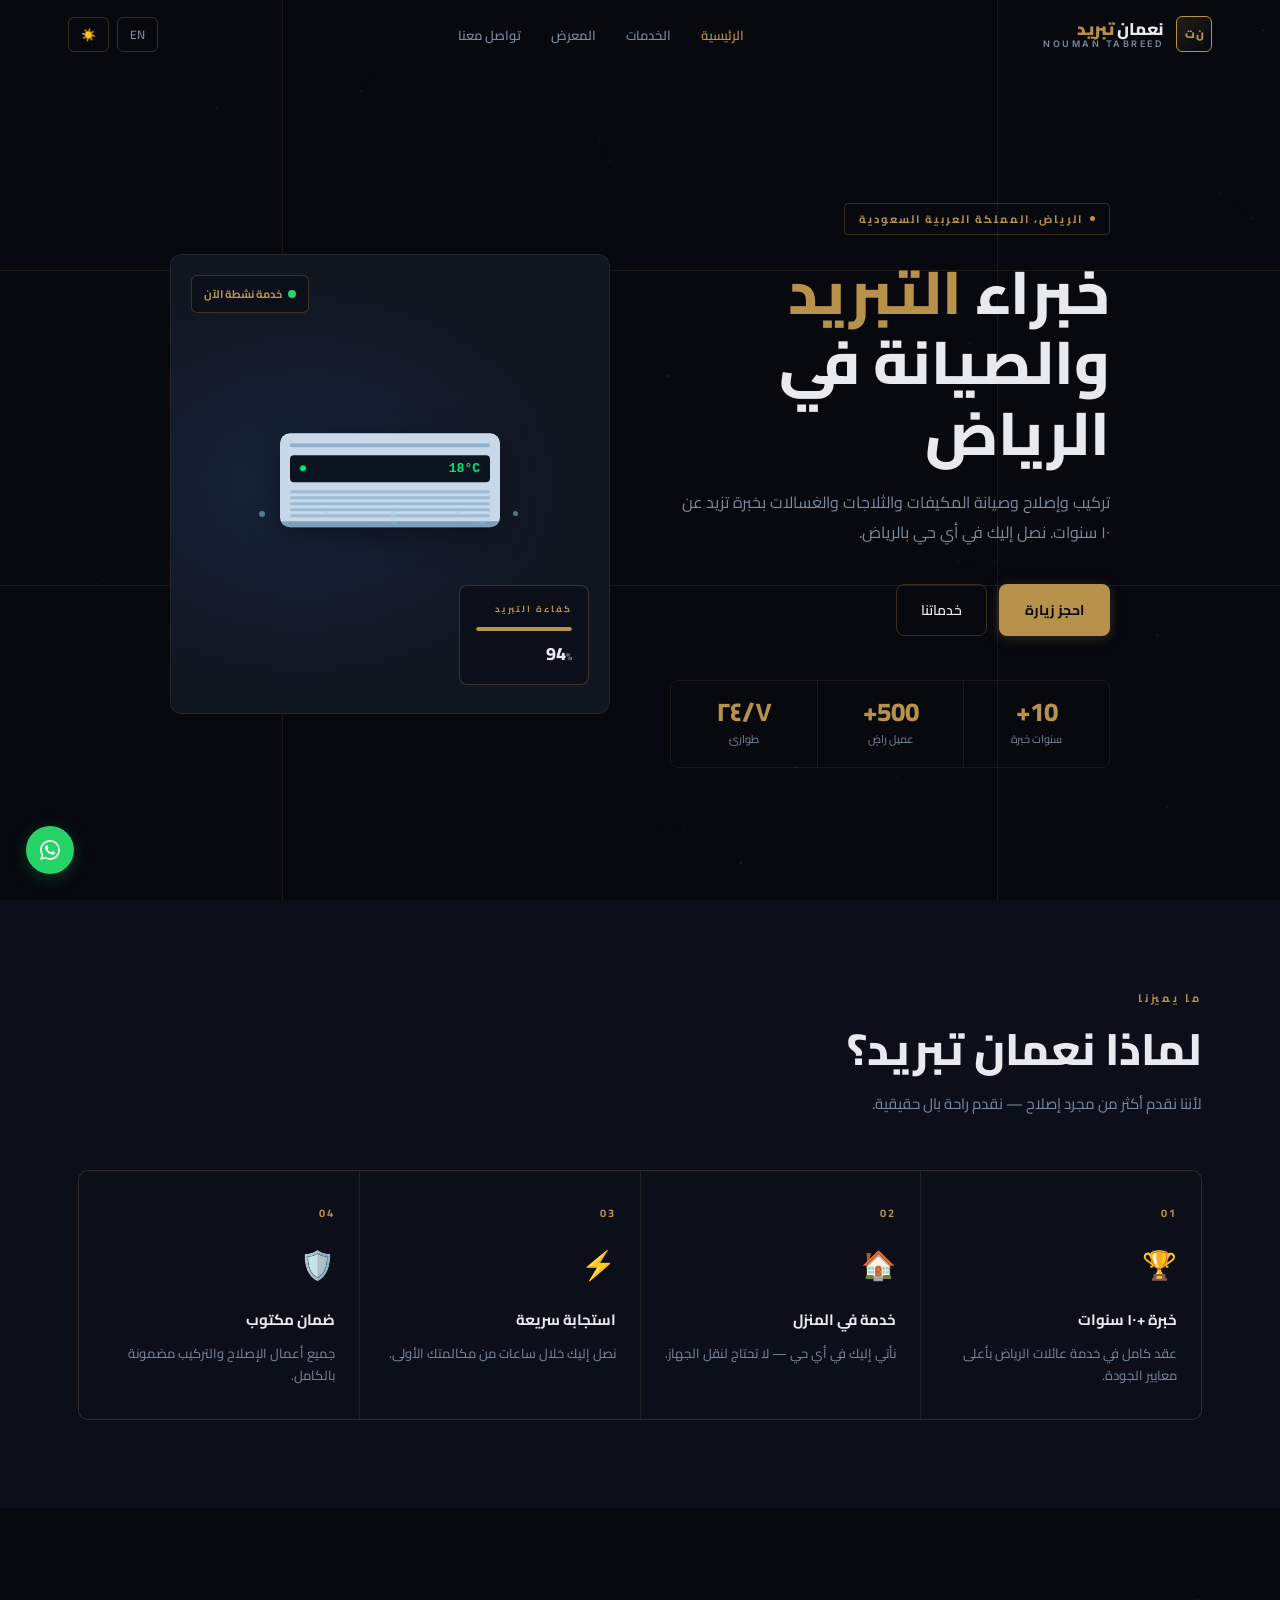
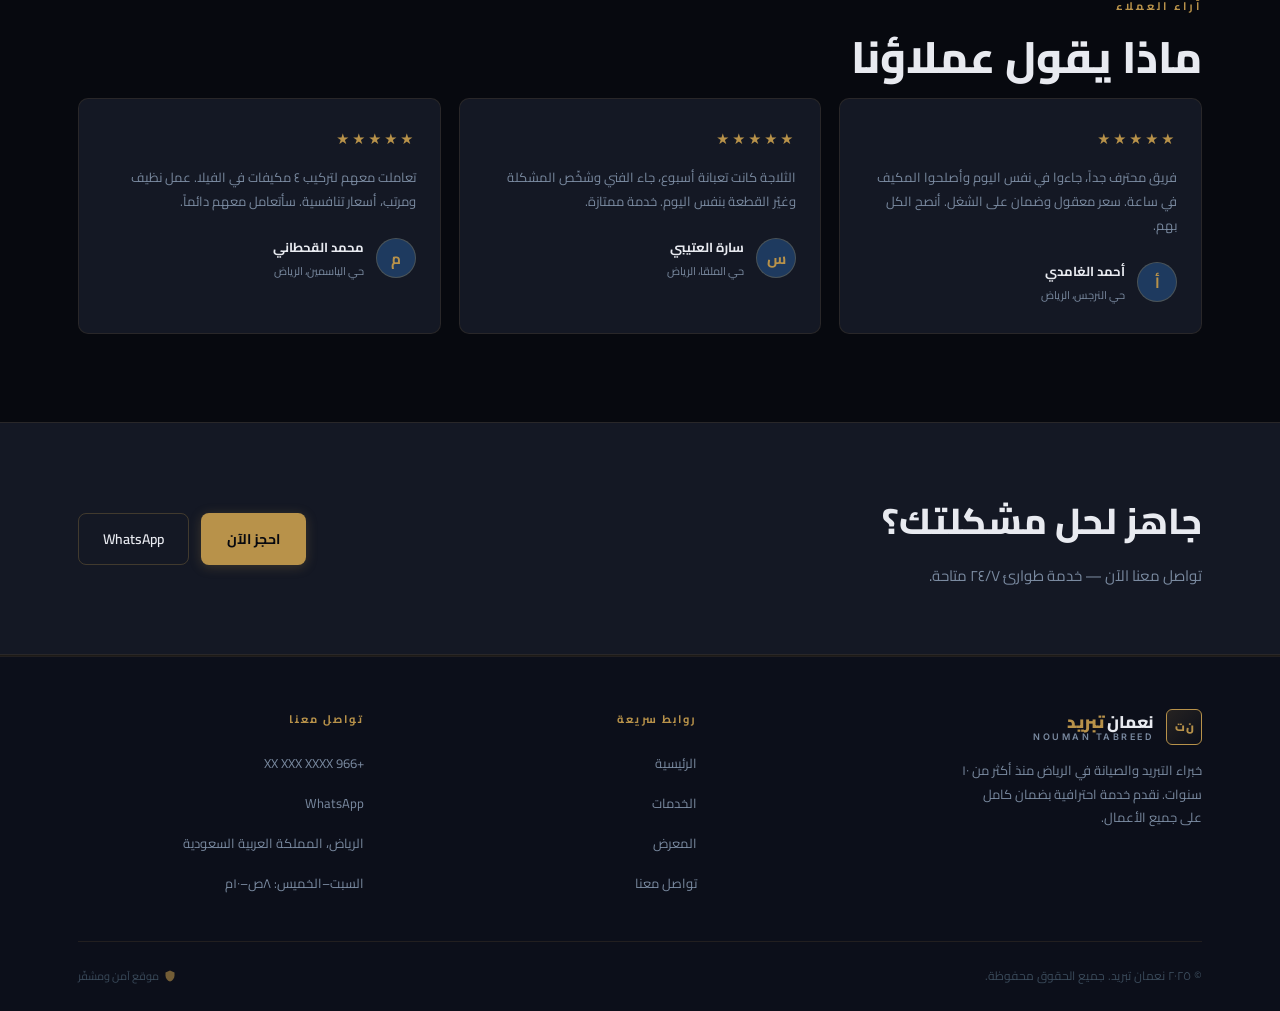
==== commit c769029a: "redesign: premium dark steel+gold, no AI gradients, clean logo, realistic animations, 4 pages comple" ====
--- a/index.html
+++ b/index.html
@@ -4,98 +4,195 @@
 <meta charset="UTF-8"/><meta name="viewport" content="width=device-width,initial-scale=1.0"/>
 <title>نعمان تبريد | خبراء التكييف والصيانة في الرياض</title>
 <meta name="description" content="نعمان تبريد – تركيب وإصلاح وصيانة المكيفات والثلاجات والغسالات في الرياض. خبرة +١٠ سنوات، خدمة منزلية، ضمان كامل."/>
-<meta name="keywords" content="صيانة مكيفات الرياض,تركيب مكيفات,إصلاح ثلاجات,AC repair Riyadh,Nouman Tabreed"/>
 <meta name="robots" content="index,follow"/>
 <link rel="canonical" href="https://noumanatabreed.com/"/>
 <meta property="og:title" content="نعمان تبريد | خبراء التكييف والصيانة في الرياض"/>
-<meta property="og:description" content="خدمات احترافية للتبريد والصيانة في الرياض."/>
 <meta property="og:type" content="website"/>
 <meta property="og:locale" content="ar_SA"/>
 <script type="application/ld+json">{"@context":"https://schema.org","@type":"LocalBusiness","name":"نعمان تبريد","telephone":"+966XXXXXXXXX","address":{"@type":"PostalAddress","addressLocality":"الرياض","addressCountry":"SA"},"openingHours":"Sa-Th 08:00-22:00","areaServed":"الرياض"}</script>
 <link rel="preconnect" href="https://fonts.googleapis.com"/>
 <link rel="preconnect" href="https://fonts.gstatic.com" crossorigin/>
-<link href="https://fonts.googleapis.com/css2?family=Cairo:wght@400;600;700;900&family=Inter:wght@400;500;600&display=swap" rel="stylesheet"/>
+<link href="https://fonts.googleapis.com/css2?family=Cairo:wght@400;600;700;800;900&family=Inter:wght@400;500;600&display=swap" rel="stylesheet"/>
 <link rel="stylesheet" href="style.css"/>
 <style>
 /* ── HERO ── */
-#hero{min-height:100vh;display:flex;align-items:center;justify-content:center;position:relative;overflow:hidden;padding-top:68px}
-.hero-orb{position:absolute;border-radius:50%;filter:blur(80px);pointer-events:none;animation:orb-float 8s ease-in-out infinite}
-.orb1{width:500px;height:500px;background:radial-gradient(circle,rgba(44,95,138,0.25),transparent 70%);top:-100px;right:-100px;animation-delay:0s}
-.orb2{width:400px;height:400px;background:radial-gradient(circle,rgba(200,169,110,0.12),transparent 70%);bottom:-80px;left:-80px;animation-delay:-4s}
-.orb3{width:300px;height:300px;background:radial-gradient(circle,rgba(44,95,138,0.15),transparent 70%);top:40%;left:20%;animation-delay:-2s}
-@keyframes orb-float{0%,100%{transform:translateY(0) scale(1)}50%{transform:translateY(-30px) scale(1.05)}}
-.hero-c{position:relative;z-index:1;text-align:center;max-width:780px;padding:0 20px}
-.badge{display:inline-flex;align-items:center;gap:8px;background:rgba(200,169,110,0.08);border:1px solid var(--border2);padding:7px 18px;border-radius:30px;font-size:12px;font-weight:700;color:var(--accent);margin-bottom:28px;letter-spacing:1px}
-.badge-dot{width:7px;height:7px;background:var(--accent);border-radius:50%;animation:pulse-dot 2s ease infinite}
-@keyframes pulse-dot{0%,100%{opacity:1;box-shadow:0 0 0 0 rgba(200,169,110,.4)}50%{opacity:.6;box-shadow:0 0 0 6px rgba(200,169,110,0)}}
-.hero-title{font-size:clamp(32px,6vw,68px);font-weight:900;line-height:1.15;margin-bottom:16px}
-.hero-title .hl{background:linear-gradient(135deg,#C8A96E 0%,#e8c98e 50%,#C8A96E 100%);background-size:200%;-webkit-background-clip:text;-webkit-text-fill-color:transparent;background-clip:text;animation:shimmer 4s linear infinite}
-.hero-sub{font-size:clamp(14px,2vw,18px);color:var(--text2);max-width:540px;margin:0 auto 40px;line-height:1.9}
-.hero-btns{display:flex;gap:14px;justify-content:center;flex-wrap:wrap;margin-bottom:56px}
-.btn-gold{display:inline-flex;align-items:center;gap:9px;background:linear-gradient(135deg,#C8A96E,#b89040);color:#060d18;font-weight:700;font-size:15px;padding:14px 28px;border-radius:12px;font-family:'Cairo',sans-serif;transition:all .3s;box-shadow:0 4px 24px rgba(200,169,110,.3);position:relative;overflow:hidden}
-.btn-gold::before{content:'';position:absolute;inset:0;background:linear-gradient(135deg,#e8c98e,#C8A96E);opacity:0;transition:opacity .3s}
-.btn-gold:hover::before{opacity:1}
-.btn-gold:hover{transform:translateY(-2px);box-shadow:0 8px 32px rgba(200,169,110,.45)}
-.btn-gold span{position:relative;z-index:1}
-.btn-outline{display:inline-flex;align-items:center;gap:9px;background:transparent;color:var(--text);font-weight:700;font-size:15px;padding:13px 28px;border-radius:12px;font-family:'Cairo',sans-serif;border:1px solid var(--border2);transition:all .3s}
-.btn-outline:hover{background:rgba(200,169,110,.08);border-color:var(--accent);color:var(--accent);transform:translateY(-2px)}
-/* Stats */
-.stats-row{display:grid;grid-template-columns:repeat(4,1fr);gap:1px;background:var(--border);border:1px solid var(--border);border-radius:16px;overflow:hidden;max-width:700px;margin:0 auto}
-.stat-box{background:var(--card);padding:20px 16px;text-align:center;transition:background .3s}
-.stat-box:hover{background:var(--card2)}
-.stat-num{font-size:28px;font-weight:900;color:var(--accent);line-height:1;display:block}
-.stat-lbl{font-size:11px;color:var(--text2);margin-top:4px;display:block}
-/* Scroll indicator */
-.scroll-ind{display:flex;flex-direction:column;align-items:center;gap:6px;color:var(--text3);font-size:11px;margin-top:48px}
-.scroll-mouse{width:22px;height:34px;border:2px solid var(--text3);border-radius:11px;display:flex;justify-content:center;padding-top:5px}
-.scroll-wheel{width:3px;height:6px;background:var(--accent);border-radius:2px;animation:scroll-anim 1.8s ease infinite}
-@keyframes scroll-anim{0%{opacity:1;transform:translateY(0)}100%{opacity:0;transform:translateY(10px)}}
+#hero {
+  min-height: 100vh; display: flex; align-items: center;
+  padding-top: 68px; position: relative; overflow: hidden;
+}
+.hero-line {
+  position: absolute; background: var(--border);
+  pointer-events: none;
+}
+.hero-line-h { height: 1px; left: 0; right: 0; }
+.hero-line-v { width: 1px; top: 0; bottom: 0; }
+.h-line1 { top: 30%; } .h-line2 { top: 65%; }
+.v-line1 { left: 22%; } .v-line2 { right: 22%; }
+.hero-inner {
+  position: relative; z-index: 1;
+  display: grid; grid-template-columns: 1fr 1fr;
+  gap: 60px; align-items: center;
+}
+.hero-badge {
+  display: inline-flex; align-items: center; gap: 7px;
+  font-size: 11px; font-weight: 700; letter-spacing: 2px;
+  text-transform: uppercase; color: var(--gold);
+  border: 1px solid var(--border2);
+  padding: 5px 14px; border-radius: 4px; margin-bottom: 22px;
+}
+.hero-badge-dot { width: 5px; height: 5px; background: var(--gold); border-radius: 50%; }
+.hero-h1 { font-size: clamp(34px,5vw,60px); font-weight: 800; line-height: 1.18; margin-bottom: 18px; }
+.hero-h1 em { font-style: normal; color: var(--gold); }
+.hero-sub { font-size: 16px; color: var(--text2); line-height: 1.9; margin-bottom: 36px; max-width: 440px; }
+.hero-btns { display: flex; gap: 12px; flex-wrap: wrap; margin-bottom: 44px; }
+.hero-stats { display: grid; grid-template-columns: repeat(3, 1fr); gap: 0; border: 1px solid var(--border); border-radius: 8px; overflow: hidden; }
+.h-stat { padding: 18px 14px; text-align: center; border-left: 1px solid var(--border); }
+.h-stat:last-child { border-left: none; }
+[dir=ltr] .h-stat { border-left: none; border-right: 1px solid var(--border); }
+[dir=ltr] .h-stat:last-child { border-right: none; }
+.h-stat-n { font-size: 26px; font-weight: 800; color: var(--gold); display: block; line-height: 1; }
+.h-stat-l { font-size: 11px; color: var(--text2); display: block; margin-top: 4px; }
+/* Right: visual panel */
+.hero-visual {
+  position: relative; height: 460px;
+  border: 1px solid var(--border); border-radius: 12px; overflow: hidden;
+  background: var(--bg3);
+}
+.hero-visual-bg {
+  position: absolute; inset: 0;
+  background: radial-gradient(ellipse at 30% 50%, rgba(30,58,95,.4), transparent 65%);
+}
+.ac-unit-3d {
+  position: absolute; top: 50%; left: 50%;
+  transform: translate(-50%, -54%);
+  width: 220px;
+}
+.ac-body {
+  background: #c8d8e8; border-radius: 10px; padding: 10px;
+  box-shadow: 0 8px 32px rgba(0,0,0,.4), inset 0 1px 0 rgba(255,255,255,.2);
+  position: relative; overflow: hidden;
+}
+.ac-top-bar { height: 4px; background: #90b0cc; border-radius: 2px; margin-bottom: 8px; }
+.ac-display {
+  background: #0a1520; border-radius: 4px; padding: 6px 10px;
+  display: flex; align-items: center; justify-content: space-between;
+  margin-bottom: 8px;
+}
+.ac-temp { font-size: 13px; font-weight: 700; color: #00e676; font-family: monospace; }
+.ac-status-dot { width: 6px; height: 6px; background: #00e676; border-radius: 50%; animation: blink 2s ease infinite; }
+@keyframes blink { 0%,100%{opacity:1}50%{opacity:.2} }
+.ac-grille { display: flex; flex-direction: column; gap: 3px; }
+.ac-slat { height: 3px; background: #8ab0cc; border-radius: 1.5px; opacity: .7; }
+.ac-blade {
+  position: absolute; bottom: 0; left: 0; right: 0;
+  height: 6px; background: #7aa0bc; border-radius: 0 0 10px 10px;
+  animation: blade-sway 3s ease-in-out infinite;
+}
+@keyframes blade-sway { 0%,100%{transform:scaleX(1)}50%{transform:scaleX(.97)} }
+/* Cold air particles */
+.air-stream { position: absolute; top: 56%; left: 0; right: 0; height: 160px; }
+.air-dot {
+  position: absolute; border-radius: 50%;
+  background: rgba(160,210,240,.5); animation: drift linear infinite;
+}
+@keyframes drift {
+  0%   { opacity: .7; transform: translateY(0) scale(1); }
+  100% { opacity: 0;  transform: translateY(120px) scale(.2); }
+}
+.snowf { position: absolute; color: rgba(160,210,240,.4); font-size: 11px; animation: snowfall linear infinite; }
+@keyframes snowfall { 0%{opacity:.6;transform:translateY(-10px) rotate(0)} 100%{opacity:0;transform:translateY(180px) rotate(180deg)} }
+/* Meter panel on side */
+.hero-meter {
+  position: absolute; bottom: 28px; right: 20px;
+  background: var(--bg2); border: 1px solid var(--border2);
+  border-radius: 8px; padding: 14px 16px; width: 130px;
+}
+.meter-label { font-size: 9px; font-weight: 700; letter-spacing: 2px; text-transform: uppercase; color: var(--gold); margin-bottom: 10px; }
+.meter-bar-wrap { background: var(--bg); border-radius: 3px; height: 4px; margin-bottom: 6px; overflow: hidden; }
+.meter-bar { height: 100%; border-radius: 3px; background: var(--gold); animation: meter-fill 3s ease-in-out infinite alternate; }
+@keyframes meter-fill { from{width:60%} to{width:92%} }
+.meter-val { font-size: 18px; font-weight: 800; color: var(--text); }
+.meter-unit { font-size: 10px; color: var(--text2); }
+/* Badge top-left of visual */
+.hero-vis-badge {
+  position: absolute; top: 20px; left: 20px;
+  background: var(--bg2); border: 1px solid var(--border2);
+  border-radius: 6px; padding: 8px 12px;
+  font-size: 11px; font-weight: 700; color: var(--gold);
+  display: flex; align-items: center; gap: 6px;
+}
+.pulse-ring {
+  width: 8px; height: 8px; border-radius: 50%;
+  background: #25D366; position: relative;
+}
+.pulse-ring::after {
+  content: ''; position: absolute; inset: -3px;
+  border-radius: 50%; border: 1.5px solid #25D366;
+  animation: ring-pulse 1.8s ease infinite; opacity: 0;
+}
+@keyframes ring-pulse { 0%{transform:scale(1);opacity:.7}100%{transform:scale(1.8);opacity:0} }
 
 /* ── WHY US ── */
-#why{background:var(--bg2)}
-.why-grid{display:grid;grid-template-columns:repeat(4,1fr);gap:20px}
-.why-card{background:var(--card);border:1px solid var(--border);border-radius:var(--r);padding:28px 22px;text-align:center;transition:all .35s;cursor:default;position:relative;overflow:hidden}
-.why-card::before{content:'';position:absolute;inset:0;background:linear-gradient(135deg,rgba(200,169,110,0.06),transparent);opacity:0;transition:opacity .35s}
-.why-card:hover::before{opacity:1}
-.why-card:hover{transform:translateY(-6px);border-color:var(--accent);box-shadow:0 16px 48px rgba(200,169,110,.12)}
-.why-ico-wrap{width:60px;height:60px;background:rgba(200,169,110,.08);border:1px solid var(--border);border-radius:14px;display:flex;align-items:center;justify-content:center;margin:0 auto 16px;font-size:26px;transition:all .35s}
-.why-card:hover .why-ico-wrap{background:rgba(200,169,110,.15);border-color:var(--accent);transform:scale(1.1)}
-.why-card h3{font-size:15px;font-weight:700;margin-bottom:6px}
-.why-card p{font-size:12px;color:var(--text2);line-height:1.7}
+#why { background: var(--bg2); }
+.why-grid { display: grid; grid-template-columns: repeat(4,1fr); gap: 1px; background: var(--border); border: 1px solid var(--border); border-radius: 10px; overflow: hidden; }
+.why-item { background: var(--bg2); padding: 32px 24px; transition: background .25s; }
+.why-item:hover { background: var(--card); }
+.why-num { font-size: 11px; font-weight: 700; letter-spacing: 2px; color: var(--gold); margin-bottom: 16px; }
+.why-ico { font-size: 28px; margin-bottom: 14px; display: block; }
+.why-item h3 { font-size: 15px; font-weight: 700; margin-bottom: 8px; }
+.why-item p { font-size: 13px; color: var(--text2); line-height: 1.75; }
 
 /* ── TESTIMONIALS ── */
-.test-grid{display:grid;grid-template-columns:repeat(3,1fr);gap:20px}
-.test-card{background:var(--card);border:1px solid var(--border);border-radius:var(--r);padding:28px 24px;transition:all .35s;position:relative}
-.test-card:hover{transform:translateY(-5px);border-color:var(--accent);box-shadow:0 12px 40px rgba(200,169,110,.1)}
-.quote-mark{font-size:72px;line-height:.8;color:var(--accent);opacity:.2;font-family:Georgia,serif;margin-bottom:4px}
-.stars{color:#f5b400;font-size:14px;letter-spacing:2px;margin-bottom:12px}
-.test-txt{font-size:13px;color:var(--text2);line-height:1.85;margin-bottom:20px}
-.test-auth{display:flex;align-items:center;gap:12px}
-.avatar{width:44px;height:44px;border-radius:50%;background:linear-gradient(135deg,var(--blue),var(--accent3));display:flex;align-items:center;justify-content:center;font-weight:700;font-size:17px;color:#fff;flex-shrink:0}
-.auth-name{font-weight:700;font-size:13px}
-.auth-loc{font-size:11px;color:var(--text3)}
-
-/* ── CTA BANNER ── */
-#cta-band{background:linear-gradient(135deg,var(--blue2) 0%,var(--bg3) 50%,rgba(200,169,110,.1) 100%);border-top:1px solid var(--border);border-bottom:1px solid var(--border);padding:70px 0;text-align:center;position:relative;overflow:hidden}
-#cta-band::before{content:'';position:absolute;inset:0;background:radial-gradient(ellipse at center,rgba(200,169,110,.08),transparent 70%)}
-.cta-title{font-size:clamp(22px,4vw,40px);font-weight:900;margin-bottom:10px}
-.cta-sub{font-size:15px;color:var(--text2);margin-bottom:32px}
-
-@media(max-width:900px){.why-grid{grid-template-columns:repeat(2,1fr)}.test-grid{grid-template-columns:1fr;display:flex;overflow-x:auto;gap:14px;padding-bottom:10px;scroll-snap-type:x mandatory}.test-card{min-width:280px;scroll-snap-align:start;flex-shrink:0}}
-@media(max-width:600px){.stats-row{grid-template-columns:repeat(2,1fr)}.why-grid{grid-template-columns:repeat(2,1fr)}.hero-btns .btn-gold,.hero-btns .btn-outline{font-size:13px;padding:12px 20px}}
+.test-grid { display: grid; grid-template-columns: repeat(3,1fr); gap: 18px; }
+.test-card {
+  background: var(--card); border: 1px solid var(--border);
+  border-radius: 10px; padding: 28px 24px;
+  transition: border-color .25s, transform .25s;
+}
+.test-card:hover { border-color: var(--gold); transform: translateY(-3px); }
+.test-stars { color: var(--gold); font-size: 13px; letter-spacing: 2px; margin-bottom: 14px; }
+.test-body { font-size: 13px; color: var(--text2); line-height: 1.85; margin-bottom: 22px; }
+.test-author { display: flex; align-items: center; gap: 12px; }
+.test-avatar {
+  width: 40px; height: 40px; border-radius: 50%;
+  background: var(--steel); border: 1px solid var(--border2);
+  display: flex; align-items: center; justify-content: center;
+  font-weight: 700; font-size: 15px; color: var(--gold); flex-shrink: 0;
+}
+.test-name { font-size: 13px; font-weight: 700; }
+.test-loc { font-size: 11px; color: var(--text2); margin-top: 2px; }
+
+/* ── CTA STRIP ── */
+#cta-strip {
+  background: var(--card); border-top: 1px solid var(--border); border-bottom: 1px solid var(--border);
+  padding: 64px 0;
+}
+.cta-inner { display: flex; align-items: center; justify-content: space-between; gap: 40px; flex-wrap: wrap; }
+.cta-text h2 { font-size: clamp(22px,3vw,36px); font-weight: 800; margin-bottom: 6px; }
+.cta-text p { font-size: 15px; color: var(--text2); }
+.cta-actions { display: flex; gap: 12px; flex-shrink: 0; }
+
+@media(max-width:1024px){ .hero-inner{grid-template-columns:1fr} .hero-visual{display:none} .why-grid{grid-template-columns:repeat(2,1fr)} }
+@media(max-width:768px){ .test-grid{display:flex;overflow-x:auto;gap:14px;padding-bottom:8px;scroll-snap-type:x mandatory;-webkit-overflow-scrolling:touch} .test-card{min-width:272px;scroll-snap-align:start;flex-shrink:0} .cta-inner{flex-direction:column;text-align:center} .cta-actions{justify-content:center} }
+@media(max-width:580px){ .why-grid{grid-template-columns:1fr 1fr} .hero-stats{grid-template-columns:repeat(3,1fr)} }
 </style>
 </head>
 <body>
-
-<!-- NAV -->
 <canvas id="particles"></canvas>
-<nav id="nav" class="nav-glass">
+
+<nav id="nav">
 <div class="nav-inner">
-  <a href="index.html" class="logo"><div class="logo-txt"><span class="logo-ar">نعمان تبريد</span><span class="logo-en">Nouman Tabreed</span></div></a>
+  <a href="index.html" class="logo">
+    <div class="logo-mark"><span class="logo-mark-text">ن ت</span></div>
+    <div class="logo-words">
+      <span class="logo-ar">نعمان <strong>تبريد</strong></span>
+      <span class="logo-en">Nouman Tabreed</span>
+    </div>
+  </a>
   <ul class="nav-links">
     <li><a href="index.html" class="active"><span class="ari">الرئيسية</span><span class="eni">Home</span></a></li>
-    <li><a href="services.html"><span class="ari">خدماتنا</span><span class="eni">Services</span></a></li>
-    <li><a href="gallery.html"><span class="ari">معرض الأعمال</span><span class="eni">Gallery</span></a></li>
+    <li><a href="services.html"><span class="ari">الخدمات</span><span class="eni">Services</span></a></li>
+    <li><a href="gallery.html"><span class="ari">المعرض</span><span class="eni">Gallery</span></a></li>
     <li><a href="contact.html"><span class="ari">تواصل معنا</span><span class="eni">Contact</span></a></li>
   </ul>
   <div class="nav-ctrl">
@@ -107,33 +204,65 @@
 </nav>
 <div id="mmenu"><ul>
   <li><a href="index.html" class="ml"><span class="ari">الرئيسية</span><span class="eni">Home</span></a></li>
-  <li><a href="services.html" class="ml"><span class="ari">خدماتنا</span><span class="eni">Services</span></a></li>
-  <li><a href="gallery.html" class="ml"><span class="ari">معرض الأعمال</span><span class="eni">Gallery</span></a></li>
+  <li><a href="services.html" class="ml"><span class="ari">الخدمات</span><span class="eni">Services</span></a></li>
+  <li><a href="gallery.html" class="ml"><span class="ari">المعرض</span><span class="eni">Gallery</span></a></li>
   <li><a href="contact.html" class="ml"><span class="ari">تواصل معنا</span><span class="eni">Contact</span></a></li>
 </ul></div>
 
 <!-- HERO -->
 <section id="hero">
-  <div class="hero-orb orb1"></div>
-  <div class="hero-orb orb2"></div>
-  <div class="hero-orb orb3"></div>
-  <div class="hero-c rev">
-    <div class="badge"><div class="badge-dot"></div><span class="ar">خبراء التبريد في الرياض — خدمة ٢٤/٧</span><span class="en">AC & Appliance Experts — 24/7 Service</span></div>
-    <h1 class="hero-title ar">خبراء <span class="hl">التبريد والصيانة</span><br/>في الرياض</h1>
-    <h1 class="hero-title en">Riyadh's Premier<br/><span class="hl">AC & Appliance</span> Experts</h1>
-    <p class="hero-sub ar">تركيب وإصلاح وصيانة المكيفات والثلاجات والغسالات بخبرة تزيد عن ١٠ سنوات. نصل إليك في أي حي بالرياض.</p>
-    <p class="hero-sub en">Professional AC installation, refrigerator repair & washing machine maintenance across Riyadh for 10+ years. We come to you.</p>
-    <div class="hero-btns">
-      <a href="contact.html" class="btn-gold"><span>📞</span><span class="ar">احجز الآن</span><span class="en">Book Now</span></a>
-      <a href="services.html" class="btn-outline"><span class="ar">اكتشف خدماتنا</span><span class="en">Our Services</span><span>←</span></a>
-    </div>
-    <div class="stats-row">
-      <div class="stat-box"><span class="stat-num counter" data-target="10" data-plus="true">٠</span><span class="stat-lbl ar">سنوات خبرة</span><span class="stat-lbl en">Yrs Experience</span></div>
-      <div class="stat-box"><span class="stat-num counter" data-target="500" data-plus="true">٠</span><span class="stat-lbl ar">عميل راضٍ</span><span class="stat-lbl en">Happy Clients</span></div>
-      <div class="stat-box"><span class="stat-num">٢٤/٧</span><span class="stat-lbl ar">طوارئ</span><span class="stat-lbl en">Emergency</span></div>
-      <div class="stat-box"><span class="stat-num counter" data-target="100" data-percent="true">٠</span><span class="stat-lbl ar">ضمان</span><span class="stat-lbl en">Guarantee</span></div>
-    </div>
-    <div class="scroll-ind"><div class="scroll-mouse"><div class="scroll-wheel"></div></div><span class="ar">اكتشف المزيد</span><span class="en">Scroll to explore</span></div>
+  <div class="hero-line hero-line-h h-line1"></div>
+  <div class="hero-line hero-line-h h-line2"></div>
+  <div class="hero-line hero-line-v v-line1"></div>
+  <div class="hero-line hero-line-v v-line2"></div>
+  <div class="wrap">
+    <div class="hero-inner">
+      <div class="rev">
+        <div class="hero-badge"><div class="hero-badge-dot"></div><span class="ari">الرياض، المملكة العربية السعودية</span><span class="eni">Al Riyadh, Saudi Arabia</span></div>
+        <h1 class="hero-h1 ar">خبراء <em>التبريد</em><br/>والصيانة في<br/>الرياض</h1>
+        <h1 class="hero-h1 en">Riyadh's Trusted<br/><em>AC & Appliance</em><br/>Repair Experts</h1>
+        <p class="hero-sub ar">تركيب وإصلاح وصيانة المكيفات والثلاجات والغسالات بخبرة تزيد عن ١٠ سنوات. نصل إليك في أي حي بالرياض.</p>
+        <p class="hero-sub en">Professional AC installation, refrigerator & washing machine repair with 10+ years experience across Riyadh.</p>
+        <div class="hero-btns">
+          <a href="contact.html" class="btn-primary"><span class="ari">احجز زيارة</span><span class="eni">Book a Visit</span></a>
+          <a href="services.html" class="btn-secondary"><span class="ari">خدماتنا</span><span class="eni">Our Services</span></a>
+        </div>
+        <div class="hero-stats">
+          <div class="h-stat"><span class="h-stat-n counter" data-target="10" data-plus="true">0</span><span class="h-stat-l ar">سنوات خبرة</span><span class="h-stat-l en">Yrs Experience</span></div>
+          <div class="h-stat"><span class="h-stat-n counter" data-target="500" data-plus="true">0</span><span class="h-stat-l ar">عميل راضٍ</span><span class="h-stat-l en">Happy Clients</span></div>
+          <div class="h-stat"><span class="h-stat-n">٢٤/٧</span><span class="h-stat-l ar">طوارئ</span><span class="h-stat-l en">Emergency</span></div>
+        </div>
+      </div>
+      <!-- Right visual -->
+      <div class="hero-visual rev-r">
+        <div class="hero-visual-bg"></div>
+        <div class="hero-vis-badge"><div class="pulse-ring"></div><span class="ari">خدمة نشطة الآن</span><span class="eni">Active Now</span></div>
+        <div class="ac-unit-3d">
+          <div class="ac-body">
+            <div class="ac-top-bar"></div>
+            <div class="ac-display"><span class="ac-temp">18°C</span><div class="ac-status-dot"></div></div>
+            <div class="ac-grille"><div class="ac-slat"></div><div class="ac-slat"></div><div class="ac-slat"></div><div class="ac-slat"></div><div class="ac-slat"></div></div>
+            <div class="ac-blade"></div>
+          </div>
+        </div>
+        <div class="air-stream">
+          <div class="air-dot" style="left:20%;width:6px;height:6px;animation-duration:2.2s;animation-delay:0s"></div>
+          <div class="air-dot" style="left:35%;width:4px;height:4px;animation-duration:2.8s;animation-delay:.4s"></div>
+          <div class="air-dot" style="left:50%;width:7px;height:7px;animation-duration:2.5s;animation-delay:.8s"></div>
+          <div class="air-dot" style="left:65%;width:4px;height:4px;animation-duration:3s;animation-delay:.3s"></div>
+          <div class="air-dot" style="left:78%;width:5px;height:5px;animation-duration:2.4s;animation-delay:1.1s"></div>
+          <span class="snowf" style="left:25%;animation-duration:3.5s;animation-delay:0s">❄</span>
+          <span class="snowf" style="left:50%;animation-duration:4s;animation-delay:1s">❄</span>
+          <span class="snowf" style="left:70%;animation-duration:3s;animation-delay:.5s">❄</span>
+        </div>
+        <div class="hero-meter">
+          <div class="meter-label ar">كفاءة التبريد</div>
+          <div class="meter-label en">Cooling Efficiency</div>
+          <div class="meter-bar-wrap"><div class="meter-bar"></div></div>
+          <span class="meter-val">94<span class="meter-unit">%</span></span>
+        </div>
+      </div>
+    </div>
   </div>
 </section>
 
@@ -141,106 +270,107 @@
 <section id="why" class="sec">
 <div class="wrap">
   <div class="rev">
-    <span class="s-label ar">ميزتنا</span><span class="s-label en">Our Edge</span>
-    <h2 class="s-title ar">لماذا <span>نعمان تبريد؟</span></h2><h2 class="s-title en">Why <span>Nouman Tabreed?</span></h2>
-    <p class="s-sub ar">لأننا لا نصلح فقط — نبني ثقة دائمة مع كل عميل.</p>
-    <p class="s-sub en">Because we don't just fix appliances — we build lasting trust with every client.</p>
+    <div class="s-eyebrow ar">ما يميزنا</div><div class="s-eyebrow en">Our Edge</div>
+    <h2 class="s-title ar">لماذا نعمان تبريد؟</h2><h2 class="s-title en">Why Nouman Tabreed?</h2>
+    <p class="s-sub ar">لأننا نقدم أكثر من مجرد إصلاح — نقدم راحة بال حقيقية.</p>
+    <p class="s-sub en">Because we deliver more than just repairs — we deliver real peace of mind.</p>
   </div>
   <div class="why-grid">
-    <div class="why-card rev d1"><div class="why-ico-wrap">🏆</div><h3 class="ar">خبرة +١٠ سنوات</h3><h3 class="en">10+ Years Experience</h3><p class="ar">عقد كامل في خدمة عائلات الرياض بأعلى معايير الجودة.</p><p class="en">A full decade serving Riyadh families with highest quality standards.</p></div>
-    <div class="why-card rev d2"><div class="why-ico-wrap">🏠</div><h3 class="ar">خدمة منزلية فورية</h3><h3 class="en">Instant Home Service</h3><p class="ar">نأتي إليك في أي حي — لا تحتاج لنقل جهازك.</p><p class="en">We come to you anywhere in Riyadh — no need to move anything.</p></div>
-    <div class="why-card rev d3"><div class="why-ico-wrap">⚡</div><h3 class="ar">استجابة خلال ساعات</h3><h3 class="en">Hours Response Time</h3><p class="ar">نعلم أن الوقت ثمين — نصل إليك بأسرع وقت ممكن.</p><p class="en">We know your time is valuable — we arrive as fast as possible.</p></div>
-    <div class="why-card rev d4"><div class="why-ico-wrap">🛡️</div><h3 class="ar">ضمان مكتوب</h3><h3 class="en">Written Guarantee</h3><p class="ar">جميع أعمالنا مضمونة بالكامل — راحة بالك أولويتنا.</p><p class="en">All work fully guaranteed in writing — your peace of mind is our priority.</p></div>
+    <div class="why-item rev d1"><div class="why-num">01</div><span class="why-ico">🏆</span><h3 class="ar">خبرة +١٠ سنوات</h3><h3 class="en">10+ Years Experience</h3><p class="ar">عقد كامل في خدمة عائلات الرياض بأعلى معايير الجودة.</p><p class="en">A full decade serving Riyadh families with the highest quality standards.</p></div>
+    <div class="why-item rev d2"><div class="why-num">02</div><span class="why-ico">🏠</span><h3 class="ar">خدمة في المنزل</h3><h3 class="en">Home Service</h3><p class="ar">نأتي إليك في أي حي — لا تحتاج لنقل الجهاز.</p><p class="en">We come to you anywhere in Riyadh — no need to move your appliance.</p></div>
+    <div class="why-item rev d3"><div class="why-num">03</div><span class="why-ico">⚡</span><h3 class="ar">استجابة سريعة</h3><h3 class="en">Fast Response</h3><p class="ar">نصل إليك خلال ساعات من مكالمتك الأولى.</p><p class="en">We arrive within hours of your first call.</p></div>
+    <div class="why-item rev d4"><div class="why-num">04</div><span class="why-ico">🛡️</span><h3 class="ar">ضمان مكتوب</h3><h3 class="en">Written Guarantee</h3><p class="ar">جميع أعمال الإصلاح والتركيب مضمونة بالكامل.</p><p class="en">All repair and installation work fully guaranteed in writing.</p></div>
   </div>
 </div>
 </section>
 
 <!-- TESTIMONIALS -->
-<section id="testimonials" class="sec">
+<section id="reviews" class="sec">
 <div class="wrap">
   <div class="rev">
-    <span class="s-label ar">آراء العملاء</span><span class="s-label en">Client Reviews</span>
-    <h2 class="s-title ar">ماذا يقول <span>عملاؤنا</span></h2><h2 class="s-title en">What Our <span>Clients Say</span></h2>
-    <p class="s-sub ar">ثقة أكثر من ٥٠٠ عائلة في الرياض تتحدث عنا.</p>
-    <p class="s-sub en">500+ Riyadh families trust us — and that speaks volumes.</p>
+    <div class="s-eyebrow ar">آراء العملاء</div><div class="s-eyebrow en">Client Reviews</div>
+    <h2 class="s-title ar">ماذا يقول عملاؤنا</h2><h2 class="s-title en">What Our Clients Say</h2>
   </div>
   <div class="test-grid">
     <article class="test-card rev d1">
-      <div class="quote-mark">"</div>
-      <div class="stars">★★★★★</div>
-      <p class="test-txt ar">فريق محترف جداً، جاءوا في نفس اليوم وأصلحوا المكيف في ساعة. سعر معقول وضمان على الشغل.</p>
-      <p class="test-txt en">Extremely professional team, came same day and fixed the AC in an hour. Fair price with a guarantee.</p>
-      <div class="test-auth"><div class="avatar">أ</div><div><div class="auth-name ar">أحمد الغامدي</div><div class="auth-name en">Ahmed Al-Ghamdi</div><div class="auth-loc ar">حي النرجس، الرياض</div><div class="auth-loc en">Al Narjis, Riyadh</div></div></div>
+      <div class="test-stars">★★★★★</div>
+      <p class="test-body ar">فريق محترف جداً، جاءوا في نفس اليوم وأصلحوا المكيف في ساعة. سعر معقول وضمان على الشغل. أنصح الكل بهم.</p>
+      <p class="test-body en">Very professional, came same day and fixed the AC in an hour. Fair price, work guarantee. Highly recommended.</p>
+      <div class="test-author"><div class="test-avatar">أ</div><div><div class="test-name ar">أحمد الغامدي</div><div class="test-name en">Ahmed Al-Ghamdi</div><div class="test-loc ar">حي النرجس، الرياض</div><div class="test-loc en">Al Narjis, Riyadh</div></div></div>
     </article>
     <article class="test-card rev d2">
-      <div class="quote-mark">"</div>
-      <div class="stars">★★★★★</div>
-      <p class="test-txt ar">الثلاجة كانت تعبانة أسبوع، جاء الفني وشخّص المشكلة وغيّر القطعة بنفس اليوم. شكراً!</p>
-      <p class="test-txt en">Fridge had been broken a week. Technician diagnosed and fixed it same day. Thank you!</p>
-      <div class="test-auth"><div class="avatar">س</div><div><div class="auth-name ar">سارة العتيبي</div><div class="auth-name en">Sara Al-Otaibi</div><div class="auth-loc ar">حي الملقا، الرياض</div><div class="auth-loc en">Al Malqa, Riyadh</div></div></div>
+      <div class="test-stars">★★★★★</div>
+      <p class="test-body ar">الثلاجة كانت تعبانة أسبوع، جاء الفني وشخّص المشكلة وغيّر القطعة بنفس اليوم. خدمة ممتازة.</p>
+      <p class="test-body en">Fridge broken for a week — technician came, diagnosed and fixed it same day. Excellent service.</p>
+      <div class="test-author"><div class="test-avatar">س</div><div><div class="test-name ar">سارة العتيبي</div><div class="test-name en">Sara Al-Otaibi</div><div class="test-loc ar">حي الملقا، الرياض</div><div class="test-loc en">Al Malqa, Riyadh</div></div></div>
     </article>
     <article class="test-card rev d3">
-      <div class="quote-mark">"</div>
-      <div class="stars">★★★★★</div>
-      <p class="test-txt ar">تعاملت معهم لتركيب ٤ مكيفات في الفيلا. العمل نظيف، الأسعار تنافسية. سأتعامل معهم دائماً.</p>
-      <p class="test-txt en">Used them for 4 AC installs in my villa. Clean work, competitive prices. My go-to always.</p>
-      <div class="test-auth"><div class="avatar">م</div><div><div class="auth-name ar">محمد القحطاني</div><div class="auth-name en">Mohammed Al-Qahtani</div><div class="auth-loc ar">حي الياسمين، الرياض</div><div class="auth-loc en">Al Yasmin, Riyadh</div></div></div>
+      <div class="test-stars">★★★★★</div>
+      <p class="test-body ar">تعاملت معهم لتركيب ٤ مكيفات في الفيلا. عمل نظيف ومرتب، أسعار تنافسية. سأتعامل معهم دائماً.</p>
+      <p class="test-body en">Had 4 ACs installed in my villa — clean work, competitive prices. My permanent go-to.</p>
+      <div class="test-author"><div class="test-avatar">م</div><div><div class="test-name ar">محمد القحطاني</div><div class="test-name en">Mohammed Al-Qahtani</div><div class="test-loc ar">حي الياسمين، الرياض</div><div class="test-loc en">Al Yasmin, Riyadh</div></div></div>
     </article>
   </div>
 </div>
 </section>
 
-<!-- CTA BAND -->
-<section id="cta-band">
-  <div class="wrap rev">
-    <h2 class="cta-title ar">جاهز لحل مشكلتك الآن؟</h2>
-    <h2 class="cta-title en">Ready to Fix Your Problem Now?</h2>
-    <p class="cta-sub ar">تواصل معنا الآن وسنصل إليك في أقرب وقت.</p>
-    <p class="cta-sub en">Contact us now and we'll be at your door as soon as possible.</p>
-    <div class="hero-btns">
-      <a href="contact.html" class="btn-gold"><span>📞</span><span class="ar">اتصل بنا</span><span class="en">Call Us</span></a>
-      <a href="https://wa.me/966XXXXXXXXX" class="btn-outline" target="_blank" rel="noopener"><span>💬</span><span>WhatsApp</span></a>
-    </div>
-  </div>
+<!-- CTA STRIP -->
+<section id="cta-strip">
+<div class="wrap">
+  <div class="cta-inner rev">
+    <div class="cta-text">
+      <h2 class="ar">جاهز لحل مشكلتك؟</h2><h2 class="en">Ready to Fix Your Problem?</h2>
+      <p class="ar">تواصل معنا الآن — خدمة طوارئ ٢٤/٧ متاحة.</p><p class="en">Contact us now — 24/7 emergency service available.</p>
+    </div>
+    <div class="cta-actions">
+      <a href="contact.html" class="btn-primary"><span class="ari">احجز الآن</span><span class="eni">Book Now</span></a>
+      <a href="https://wa.me/966XXXXXXXXX" class="btn-secondary" target="_blank" rel="noopener">WhatsApp</a>
+    </div>
+  </div>
+</div>
 </section>
 
 <!-- FOOTER -->
-<div class="glow-line"></div>
+<div class="divider"></div>
 <footer>
 <div class="wrap">
   <div class="foot-grid">
     <div class="foot-brand">
-      <div class="logo-txt"><span class="logo-ar">نعمان تبريد</span><span class="logo-en" style="-webkit-text-fill-color:var(--text2)">Nouman Tabreed</span></div>
-      <p class="ar">خبراء التبريد والصيانة في الرياض منذ أكثر من ١٠ سنوات.</p>
-      <p class="en">AC & appliance experts in Riyadh for 10+ years.</p>
+      <a href="index.html" class="logo" style="margin-bottom:14px">
+        <div class="logo-mark"><span class="logo-mark-text">ن ت</span></div>
+        <div class="logo-words"><span class="logo-ar">نعمان <strong>تبريد</strong></span><span class="logo-en">Nouman Tabreed</span></div>
+      </a>
+      <p class="ar">خبراء التبريد والصيانة في الرياض منذ أكثر من ١٠ سنوات. نقدم خدمة احترافية بضمان كامل على جميع الأعمال.</p>
+      <p class="en">AC & appliance experts in Riyadh for 10+ years. Professional service with full guarantee on all work.</p>
     </div>
     <div class="foot-col">
       <h4 class="ar">روابط سريعة</h4><h4 class="en">Quick Links</h4>
       <ul>
         <li><a href="index.html"><span class="ari">الرئيسية</span><span class="eni">Home</span></a></li>
-        <li><a href="services.html"><span class="ari">خدماتنا</span><span class="eni">Services</span></a></li>
-        <li><a href="gallery.html"><span class="ari">معرض الأعمال</span><span class="eni">Gallery</span></a></li>
+        <li><a href="services.html"><span class="ari">الخدمات</span><span class="eni">Services</span></a></li>
+        <li><a href="gallery.html"><span class="ari">المعرض</span><span class="eni">Gallery</span></a></li>
         <li><a href="contact.html"><span class="ari">تواصل معنا</span><span class="eni">Contact</span></a></li>
       </ul>
     </div>
     <div class="foot-col">
       <h4 class="ar">تواصل معنا</h4><h4 class="en">Contact</h4>
       <ul>
-        <li><a href="tel:+966XXXXXXXXX">📞 +966 XX XXX XXXX</a></li>
-        <li><a href="https://wa.me/966XXXXXXXXX" target="_blank" rel="noopener">💬 WhatsApp</a></li>
-        <li><a>📍 <span class="ari">الرياض، السعودية</span><span class="eni">Riyadh, KSA</span></a></li>
-        <li><a>🕐 <span class="ari">س–خ: ٨ص–١٠م</span><span class="eni">Sa–Th: 8AM–10PM</span></a></li>
+        <li><a href="tel:+966XXXXXXXXX">+966 XX XXX XXXX</a></li>
+        <li><a href="https://wa.me/966XXXXXXXXX" target="_blank" rel="noopener">WhatsApp</a></li>
+        <li><a><span class="ari">الرياض، المملكة العربية السعودية</span><span class="eni">Riyadh, Saudi Arabia</span></a></li>
+        <li><a><span class="ari">السبت–الخميس: ٨ص–١٠م</span><span class="eni">Sat–Thu: 8AM–10PM</span></a></li>
       </ul>
     </div>
   </div>
   <div class="foot-bottom">
-    <p class="foot-copy"><span class="ari">© ٢٠٢٥ نعمان تبريد. جميع الحقوق محفوظة.</span><span class="eni">© 2025 Nouman Tabreed. All rights reserved.</span></p>
-    <div class="foot-badge"><span class="ari">موقع آمن ومحمي</span><span class="eni">Secure & Protected</span></div>
+    <span class="foot-copy"><span class="ari">© ٢٠٢٥ نعمان تبريد. جميع الحقوق محفوظة.</span><span class="eni">© 2025 Nouman Tabreed. All rights reserved.</span></span>
+    <span class="foot-secure"><svg viewBox="0 0 24 24"><path d="M12 1L3 5v6c0 5.55 3.84 10.74 9 12 5.16-1.26 9-6.45 9-12V5l-9-4z"/></svg><span class="ari">موقع آمن ومشفّر</span><span class="eni">Secure & Encrypted</span></span>
   </div>
 </div>
 </footer>
+
 <a id="fwa" href="https://wa.me/966XXXXXXXXX" target="_blank" rel="noopener noreferrer">
-  <svg viewBox="0 0 24 24" width="22" height="22" fill="#fff"><path d="M17.472 14.382c-.297-.149-1.758-.867-2.03-.967-.273-.099-.471-.148-.67.15-.197.297-.767.966-.94 1.164-.173.199-.347.223-.644.075-.297-.15-1.255-.463-2.39-1.475-.883-.788-1.48-1.761-1.653-2.059-.173-.297-.018-.458.13-.606.134-.133.298-.347.446-.52.149-.174.198-.298.298-.497.099-.198.05-.371-.025-.52-.075-.149-.669-1.612-.916-2.207-.242-.579-.487-.5-.669-.51-.173-.008-.371-.01-.57-.01-.198 0-.52.074-.792.372-.272.297-1.04 1.016-1.04 2.479 0 1.462 1.065 2.875 1.213 3.074.149.198 2.096 3.2 5.077 4.487.709.306 1.262.489 1.694.625.712.227 1.36.195 1.871.118.571-.085 1.758-.719 2.006-1.413.248-.694.248-1.289.173-1.413-.074-.124-.272-.198-.57-.347m-5.421 7.403h-.004a9.87 9.87 0 01-5.031-1.378l-.361-.214-3.741.982.998-3.648-.235-.374a9.86 9.86 0 01-1.51-5.26c.001-5.45 4.436-9.884 9.888-9.884 2.64 0 5.122 1.03 6.988 2.898a9.825 9.825 0 012.893 6.994c-.003 5.45-4.437 9.884-9.885 9.884m8.413-18.297A11.815 11.815 0 0012.05 0C5.495 0 .16 5.335.157 11.892c0 2.096.547 4.142 1.588 5.945L.057 24l6.305-1.654a11.882 11.882 0 005.683 1.448h.005c6.554 0 11.89-5.335 11.893-11.893a11.821 11.821 0 00-3.48-8.413z"/></svg>
+  <svg viewBox="0 0 24 24"><path d="M17.472 14.382c-.297-.149-1.758-.867-2.03-.967-.273-.099-.471-.148-.67.15-.197.297-.767.966-.94 1.164-.173.199-.347.223-.644.075-.297-.15-1.255-.463-2.39-1.475-.883-.788-1.48-1.761-1.653-2.059-.173-.297-.018-.458.13-.606.134-.133.298-.347.446-.52.149-.174.198-.298.298-.497.099-.198.05-.371-.025-.52-.075-.149-.669-1.612-.916-2.207-.242-.579-.487-.5-.669-.51-.173-.008-.371-.01-.57-.01-.198 0-.52.074-.792.372-.272.297-1.04 1.016-1.04 2.479 0 1.462 1.065 2.875 1.213 3.074.149.198 2.096 3.2 5.077 4.487.709.306 1.262.489 1.694.625.712.227 1.36.195 1.871.118.571-.085 1.758-.719 2.006-1.413.248-.694.248-1.289.173-1.413-.074-.124-.272-.198-.57-.347m-5.421 7.403h-.004a9.87 9.87 0 01-5.031-1.378l-.361-.214-3.741.982.998-3.648-.235-.374a9.86 9.86 0 01-1.51-5.26c.001-5.45 4.436-9.884 9.888-9.884 2.64 0 5.122 1.03 6.988 2.898a9.825 9.825 0 012.893 6.994c-.003 5.45-4.437 9.884-9.885 9.884m8.413-18.297A11.815 11.815 0 0012.05 0C5.495 0 .16 5.335.157 11.892c0 2.096.547 4.142 1.588 5.945L.057 24l6.305-1.654a11.882 11.882 0 005.683 1.448h.005c6.554 0 11.89-5.335 11.893-11.893a11.821 11.821 0 00-3.48-8.413z"/></svg>
   <span class="wa-label ari">واتساب</span><span class="wa-label eni">WhatsApp</span>
 </a>
 <div id="mob-bar">
--- a/style.css
+++ b/style.css
@@ -1,131 +1,282 @@
-/* ═══════════════════════════════════════
-   NOUMAN TABREED — SHARED STYLES
-═══════════════════════════════════════ */
-:root{
-  --bg:#060d18;--bg2:#0a1525;--bg3:#0f1e35;
-  --card:#111e30;--card2:#162840;
-  --accent:#C8A96E;--accent2:#e8c98e;--accent3:#a88040;
-  --blue:#2C5F8A;--blue2:#1a4a70;
-  --text:#e8f0f8;--text2:#7a9ab8;--text3:#4a6a88;
-  --border:rgba(200,169,110,0.15);--border2:rgba(200,169,110,0.3);
-  --glow:0 0 40px rgba(200,169,110,0.12);
-  --r:14px;--t:0.3s ease;
-}
-[data-theme=light]{
-  --bg:#f0ede8;--bg2:#e8e4dc;--bg3:#fff;
-  --card:#fff;--card2:#f5f2ec;
-  --text:#0a1525;--text2:#3a5878;--text3:#7a9ab8;
-  --border:rgba(44,95,138,0.15);--border2:rgba(44,95,138,0.3);
-  --glow:0 0 40px rgba(44,95,138,0.08);
-}
-*,*::before,*::after{box-sizing:border-box;margin:0;padding:0}
-html{scroll-behavior:smooth;font-size:16px}
-body{font-family:'Cairo','Inter',sans-serif;background:var(--bg);color:var(--text);overflow-x:hidden;transition:background .4s,color .4s}
-::-webkit-scrollbar{width:4px}::-webkit-scrollbar-track{background:var(--bg2)}::-webkit-scrollbar-thumb{background:var(--accent);border-radius:2px}
-a{text-decoration:none;color:inherit}img{max-width:100%;display:block}
-[data-lang=en] .ar,[data-lang=ar] .en{display:none}
-[data-lang=en] .en,[data-lang=ar] .ar{display:block}
-.ari{display:inline}[data-lang=en] .ari{display:none}
-.eni{display:none}[data-lang=en] .eni{display:inline}
-
-/* ── CANVAS PARTICLES ── */
-#particles{position:fixed;inset:0;pointer-events:none;z-index:0;opacity:.5}
-
-/* ── NAVBAR ── */
-#nav{position:fixed;top:0;left:0;right:0;z-index:1000;padding:0 24px;transition:all .4s}
-.nav-inner{max-width:1240px;margin:0 auto;display:flex;align-items:center;justify-content:space-between;height:68px;gap:16px}
-.nav-glass{background:rgba(6,13,24,0.7);backdrop-filter:blur(20px);-webkit-backdrop-filter:blur(20px);border-bottom:1px solid var(--border);transition:all .4s}
-[data-theme=light] .nav-glass{background:rgba(240,237,232,0.85)}
-.nav-scrolled{background:rgba(6,13,24,0.95)!important}
-[data-theme=light] .nav-scrolled{background:rgba(240,237,232,0.98)!important}
-.logo-txt{display:flex;flex-direction:column;line-height:1.1}
-.logo-ar{font-size:20px;font-weight:900;background:linear-gradient(135deg,#C8A96E,#e8c98e,#C8A96E);background-size:200%;-webkit-background-clip:text;-webkit-text-fill-color:transparent;background-clip:text;animation:shimmer 4s linear infinite}
-@keyframes shimmer{0%{background-position:200% 0}100%{background-position:-200% 0}}
-.logo-en{font-size:9px;font-weight:600;color:var(--text2);letter-spacing:3px;text-transform:uppercase;font-family:'Inter',sans-serif;-webkit-text-fill-color:var(--text2)}
-.nav-links{display:flex;gap:2px;list-style:none}
-.nav-links a{font-size:13px;font-weight:600;padding:7px 14px;border-radius:8px;color:var(--text2);transition:all .25s;position:relative}
-.nav-links a::after{content:'';position:absolute;bottom:2px;left:50%;right:50%;height:2px;background:var(--accent);border-radius:2px;transition:all .25s}
-.nav-links a:hover,.nav-links a.active{color:var(--accent)}
-.nav-links a:hover::after,.nav-links a.active::after{left:14px;right:14px}
-.nav-ctrl{display:flex;align-items:center;gap:8px}
-.cbtn{background:rgba(200,169,110,0.08);border:1px solid var(--border);color:var(--text2);padding:6px 13px;border-radius:8px;font-size:12px;font-weight:600;cursor:pointer;font-family:'Cairo',sans-serif;transition:all .25s}
-.cbtn:hover{background:var(--accent);color:#060d18;border-color:var(--accent)}
-.hbg{display:none;flex-direction:column;gap:5px;background:none;border:none;cursor:pointer;padding:8px}
-.hbg span{display:block;width:22px;height:2px;background:var(--text);border-radius:2px;transition:.3s}
-.hbg.on span:nth-child(1){transform:translateY(7px) rotate(45deg)}
-.hbg.on span:nth-child(2){opacity:0}
-.hbg.on span:nth-child(3){transform:translateY(-7px) rotate(-45deg)}
-#mmenu{display:none;position:fixed;top:68px;left:0;right:0;background:var(--bg2);border-bottom:1px solid var(--border);padding:12px 24px;z-index:999}
-#mmenu.on{display:block}
-#mmenu ul{list-style:none;display:flex;flex-direction:column;gap:3px}
-#mmenu a{display:block;padding:12px 16px;font-weight:600;font-size:14px;border-radius:10px;transition:all .2s;color:var(--text)}
-#mmenu a:hover{background:var(--card);color:var(--accent)}
-
-/* ── SECTIONS ── */
-.sec{padding:90px 0;position:relative;z-index:1}
-.wrap{max-width:1200px;margin:0 auto;padding:0 24px}
-.s-label{display:inline-block;font-size:11px;font-weight:700;letter-spacing:3px;text-transform:uppercase;color:var(--accent);background:rgba(200,169,110,0.08);border:1px solid var(--border);padding:4px 14px;border-radius:20px;margin-bottom:14px}
-.s-title{font-size:clamp(24px,4vw,42px);font-weight:900;line-height:1.2;margin-bottom:10px}
-.s-title span{background:linear-gradient(135deg,var(--accent),var(--accent2));-webkit-background-clip:text;-webkit-text-fill-color:transparent;background-clip:text}
-.s-sub{font-size:16px;color:var(--text2);max-width:540px;line-height:1.8;margin-bottom:50px}
-
-/* ── REVEAL ANIMATIONS ── */
-.rev{opacity:0;transform:translateY(32px);transition:opacity .65s ease,transform .65s ease}
-.rev.on{opacity:1;transform:none}
-.rev-l{opacity:0;transform:translateX(-32px);transition:opacity .65s ease,transform .65s ease}
-.rev-l.on{opacity:1;transform:none}
-.rev-r{opacity:0;transform:translateX(32px);transition:opacity .65s ease,transform .65s ease}
-.rev-r.on{opacity:1;transform:none}
-.rev-s{opacity:0;transform:scale(.92);transition:opacity .65s ease,transform .65s ease}
-.rev-s.on{opacity:1;transform:none}
-.d1{transition-delay:.1s}.d2{transition-delay:.2s}.d3{transition-delay:.3s}.d4{transition-delay:.4s}
-
-/* ── GLOWING DIVIDER ── */
-.glow-line{height:1px;background:linear-gradient(90deg,transparent,var(--accent),transparent);margin:0;opacity:.4}
-
-/* ── FLOATING WA ── */
-#fwa{position:fixed;bottom:28px;left:28px;z-index:998;display:flex;align-items:center;gap:0;background:#25D366;border-radius:50px;box-shadow:0 4px 20px rgba(37,211,102,.25);transition:all .3s;overflow:hidden;width:50px;height:50px}
-[dir=ltr] #fwa{left:auto;right:28px}
-#fwa:hover{width:160px;border-radius:50px;box-shadow:0 6px 28px rgba(37,211,102,.4)}
-#fwa svg{width:22px;height:22px;fill:#fff;flex-shrink:0;margin:0 14px}
-#fwa .wa-label{white-space:nowrap;font-size:13px;font-weight:700;color:#fff;opacity:0;transition:opacity .2s;font-family:'Cairo',sans-serif}
-#fwa:hover .wa-label{opacity:1}
-
-/* ── MOBILE BOTTOM BAR ── */
-#mob-bar{display:none;position:fixed;bottom:0;left:0;right:0;z-index:997;background:var(--bg2);border-top:1px solid var(--border);padding:10px 16px;gap:10px}
-.mob-call{flex:1;display:flex;align-items:center;justify-content:center;gap:7px;background:var(--blue);color:#fff;font-weight:700;font-size:14px;padding:12px;border-radius:10px;font-family:'Cairo',sans-serif;transition:opacity .2s}
-.mob-call:hover{opacity:.85}
-.mob-wa{flex:1;display:flex;align-items:center;justify-content:center;gap:7px;background:#25D366;color:#fff;font-weight:700;font-size:14px;padding:12px;border-radius:10px;font-family:'Cairo',sans-serif;transition:opacity .2s}
-.mob-wa:hover{opacity:.85}
-
-/* ── FOOTER ── */
-footer{background:var(--bg2);border-top:1px solid var(--border);padding:48px 0 24px;position:relative;z-index:1}
-.foot-grid{display:grid;grid-template-columns:1.5fr 1fr 1fr;gap:40px;margin-bottom:40px}
-.foot-brand .logo-ar{font-size:24px}
-.foot-brand p{font-size:13px;color:var(--text2);line-height:1.8;margin-top:12px;max-width:260px}
-.foot-col h4{font-size:13px;font-weight:700;color:var(--accent);margin-bottom:16px;letter-spacing:1px}
-.foot-col ul{list-style:none;display:flex;flex-direction:column;gap:8px}
-.foot-col ul a{font-size:13px;color:var(--text2);transition:color .2s}
-.foot-col ul a:hover{color:var(--accent)}
-.foot-bottom{border-top:1px solid var(--border);padding-top:24px;display:flex;justify-content:space-between;align-items:center;flex-wrap:wrap;gap:12px}
-.foot-copy{font-size:12px;color:var(--text3)}
-.foot-badge{display:flex;align-items:center;gap:6px;font-size:11px;color:var(--text3);background:rgba(200,169,110,0.06);border:1px solid var(--border);padding:4px 12px;border-radius:20px}
-.foot-badge::before{content:'🔒';font-size:12px}
-
-/* ── PAGE HEADER (inner pages) ── */
-.page-hero{min-height:35vh;display:flex;align-items:center;padding-top:68px;position:relative;overflow:hidden;z-index:1}
-.page-hero-bg{position:absolute;inset:0;background:radial-gradient(ellipse at 60% 50%,rgba(44,95,138,0.15) 0%,transparent 70%)}
-.page-hero::after{content:'';position:absolute;bottom:0;left:0;right:0;height:1px;background:linear-gradient(90deg,transparent,var(--accent),transparent)}
-.page-hero-content{position:relative;z-index:1;padding:60px 0 40px}
-
-/* ── RESPONSIVE ── */
-@media(max-width:900px){.foot-grid{grid-template-columns:1fr 1fr}}
-@media(max-width:768px){
-  .nav-links{display:none}.hbg{display:flex}
-  .sec{padding:60px 0}
-  #mob-bar{display:flex}
-  body{padding-bottom:74px}
-  #fwa{bottom:86px}
-  .foot-grid{grid-template-columns:1fr}
-  .foot-bottom{flex-direction:column;text-align:center}
-}
+/* ═══════════════════════════════
+   NOUMAN TABREED — DESIGN SYSTEM
+═══════════════════════════════ */
+:root {
+  --bg:     #07090f;
+  --bg2:    #0c0f1a;
+  --bg3:    #111520;
+  --card:   #141824;
+  --card2:  #1a1f2e;
+  --gold:   #b8924a;
+  --gold2:  #d4aa62;
+  --gold3:  #8a6830;
+  --steel:  #1e3a5f;
+  --steel2: #2a4f7a;
+  --text:   #e8eaf0;
+  --text2:  #7a8aa0;
+  --text3:  #3a4a5a;
+  --border: rgba(184,146,74,0.12);
+  --border2:rgba(184,146,74,0.28);
+  --r: 10px;
+  --t: 0.28s ease;
+}
+[data-theme=light] {
+  --bg:#f4f1ec; --bg2:#ede9e2; --bg3:#fff;
+  --card:#fff; --card2:#f8f5f0;
+  --text:#0c0f1a; --text2:#4a5a6a; --text3:#9aaab8;
+  --border:rgba(30,58,95,0.12); --border2:rgba(30,58,95,0.25);
+}
+*, *::before, *::after { box-sizing: border-box; margin: 0; padding: 0; }
+html { scroll-behavior: smooth; }
+body {
+  font-family: 'Cairo', 'Inter', sans-serif;
+  background: var(--bg);
+  color: var(--text);
+  overflow-x: hidden;
+  transition: background .35s, color .35s;
+}
+::-webkit-scrollbar { width: 4px; }
+::-webkit-scrollbar-track { background: var(--bg); }
+::-webkit-scrollbar-thumb { background: var(--gold3); border-radius: 2px; }
+a { text-decoration: none; color: inherit; }
+img { max-width: 100%; display: block; }
+
+/* ── LANG ── */
+[data-lang=en] .ar, [data-lang=ar] .en { display: none; }
+[data-lang=en] .en, [data-lang=ar] .ar { display: block; }
+.ari { display: inline; } [data-lang=en] .ari { display: none; }
+.eni { display: none; }  [data-lang=en] .eni { display: inline; }
+
+/* ── PARTICLES ── */
+#particles { position: fixed; inset: 0; pointer-events: none; z-index: 0; opacity: .35; }
+
+/* ══════════════════════════════
+   NAVBAR
+══════════════════════════════ */
+#nav {
+  position: fixed; top: 0; left: 0; right: 0; z-index: 1000;
+  border-bottom: 1px solid transparent;
+  transition: all .35s;
+}
+#nav.scrolled {
+  background: rgba(7,9,15,0.96);
+  border-bottom-color: var(--border);
+  backdrop-filter: blur(16px);
+}
+[data-theme=light] #nav.scrolled { background: rgba(244,241,236,0.96); }
+.nav-inner {
+  max-width: 1200px; margin: 0 auto;
+  display: flex; align-items: center;
+  justify-content: space-between;
+  height: 68px; padding: 0 28px; gap: 20px;
+}
+/* LOGO */
+.logo { display: flex; align-items: center; gap: 12px; flex-shrink: 0; }
+.logo-mark {
+  display: flex; flex-direction: column;
+  align-items: center; justify-content: center;
+  width: 36px; height: 36px;
+  border: 1.5px solid var(--gold);
+  border-radius: 6px;
+  position: relative;
+  overflow: hidden;
+}
+.logo-mark::before {
+  content: '';
+  position: absolute; inset: 0;
+  background: linear-gradient(135deg, rgba(184,146,74,.15), transparent);
+}
+.logo-mark-text {
+  font-size: 11px; font-weight: 900;
+  color: var(--gold); letter-spacing: -.5px;
+  font-family: 'Cairo', sans-serif;
+  line-height: 1; position: relative; z-index: 1;
+}
+.logo-words { display: flex; flex-direction: column; }
+.logo-ar {
+  font-size: 17px; font-weight: 800;
+  color: var(--text); letter-spacing: -.3px; line-height: 1.1;
+}
+.logo-ar strong { color: var(--gold); font-weight: 900; }
+.logo-en {
+  font-size: 9px; font-weight: 600; letter-spacing: 2.5px;
+  text-transform: uppercase; color: var(--text2);
+  font-family: 'Inter', sans-serif; line-height: 1;
+}
+/* NAV LINKS */
+.nav-links { display: flex; gap: 2px; list-style: none; }
+.nav-links a {
+  font-size: 13px; font-weight: 600;
+  padding: 6px 14px; border-radius: 6px;
+  color: var(--text2); transition: color .2s, background .2s;
+}
+.nav-links a:hover { color: var(--text); background: rgba(255,255,255,.04); }
+.nav-links a.active { color: var(--gold); }
+/* CONTROLS */
+.nav-ctrl { display: flex; align-items: center; gap: 8px; }
+.cbtn {
+  background: transparent; border: 1px solid var(--border2);
+  color: var(--text2); padding: 5px 12px; border-radius: 6px;
+  font-size: 12px; font-weight: 600; cursor: pointer;
+  font-family: 'Cairo', sans-serif; transition: all .2s;
+}
+.cbtn:hover { border-color: var(--gold); color: var(--gold); }
+.hbg {
+  display: none; flex-direction: column; gap: 4px;
+  background: none; border: none; cursor: pointer; padding: 8px;
+}
+.hbg span { display: block; width: 20px; height: 1.5px; background: var(--text2); border-radius: 1px; transition: .28s; }
+.hbg.on span:nth-child(1) { transform: translateY(5.5px) rotate(45deg); }
+.hbg.on span:nth-child(2) { opacity: 0; }
+.hbg.on span:nth-child(3) { transform: translateY(-5.5px) rotate(-45deg); }
+#mmenu {
+  display: none; position: fixed; top: 68px; left: 0; right: 0;
+  background: var(--bg2); border-bottom: 1px solid var(--border);
+  padding: 10px 20px; z-index: 999;
+}
+#mmenu.on { display: block; }
+#mmenu ul { list-style: none; }
+#mmenu a {
+  display: block; padding: 11px 14px; font-weight: 600; font-size: 14px;
+  border-radius: 7px; color: var(--text2); transition: all .2s;
+}
+#mmenu a:hover { background: var(--card); color: var(--gold); }
+
+/* ══════════════════════════════
+   SECTIONS
+══════════════════════════════ */
+.sec { padding: 88px 0; position: relative; z-index: 1; }
+.wrap { max-width: 1180px; margin: 0 auto; padding: 0 28px; }
+.s-eyebrow {
+  display: inline-flex; align-items: center; gap: 8px;
+  font-size: 11px; font-weight: 700; letter-spacing: 3px;
+  text-transform: uppercase; color: var(--gold);
+  margin-bottom: 16px;
+}
+.s-eyebrow::before {
+  content: ''; width: 24px; height: 1px; background: var(--gold); opacity: .6;
+}
+.s-title {
+  font-size: clamp(26px, 4vw, 44px);
+  font-weight: 800; line-height: 1.18; margin-bottom: 14px;
+}
+.s-sub { font-size: 15px; color: var(--text2); line-height: 1.85; max-width: 520px; margin-bottom: 52px; }
+
+/* ── REVEAL ── */
+.rev   { opacity:0; transform:translateY(28px); transition:opacity .6s ease,transform .6s ease; }
+.rev-l { opacity:0; transform:translateX(-28px); transition:opacity .6s ease,transform .6s ease; }
+.rev-r { opacity:0; transform:translateX(28px);  transition:opacity .6s ease,transform .6s ease; }
+.rev-s { opacity:0; transform:scale(.95);         transition:opacity .6s ease,transform .6s ease; }
+.rev.on, .rev-l.on, .rev-r.on, .rev-s.on { opacity:1; transform:none; }
+.d1{transition-delay:.08s} .d2{transition-delay:.16s} .d3{transition-delay:.24s} .d4{transition-delay:.32s}
+
+/* ── DIVIDER ── */
+.divider { height: 1px; background: var(--border); }
+
+/* ══════════════════════════════
+   BUTTONS
+══════════════════════════════ */
+.btn-primary {
+  display: inline-flex; align-items: center; gap: 8px;
+  background: var(--gold); color: #07090f;
+  font-weight: 700; font-size: 14px;
+  padding: 13px 26px; border-radius: 8px;
+  font-family: 'Cairo', sans-serif;
+  transition: background .2s, transform .2s, box-shadow .2s;
+  box-shadow: 0 2px 12px rgba(184,146,74,.25);
+}
+.btn-primary:hover { background: var(--gold2); transform: translateY(-1px); box-shadow: 0 6px 20px rgba(184,146,74,.35); }
+.btn-secondary {
+  display: inline-flex; align-items: center; gap: 8px;
+  background: transparent; color: var(--text);
+  font-weight: 600; font-size: 14px;
+  padding: 12px 24px; border-radius: 8px;
+  border: 1px solid var(--border2);
+  font-family: 'Cairo', sans-serif;
+  transition: all .2s;
+}
+.btn-secondary:hover { border-color: var(--gold); color: var(--gold); }
+
+/* ══════════════════════════════
+   FLOATING WHATSAPP
+══════════════════════════════ */
+#fwa {
+  position: fixed; bottom: 26px; left: 26px; z-index: 998;
+  display: flex; align-items: center; gap: 0;
+  background: #25D366; border-radius: 50px;
+  box-shadow: 0 4px 16px rgba(37,211,102,.22);
+  transition: all .3s cubic-bezier(.4,0,.2,1);
+  overflow: hidden; width: 48px; height: 48px;
+}
+[dir=ltr] #fwa { left: auto; right: 26px; }
+#fwa:hover { width: 148px; }
+#fwa svg { width: 20px; height: 20px; fill: #fff; flex-shrink: 0; margin: 0 14px; }
+#fwa .wa-label {
+  white-space: nowrap; font-size: 13px; font-weight: 700;
+  color: #fff; opacity: 0; transition: opacity .15s .1s;
+  font-family: 'Cairo', sans-serif;
+}
+#fwa:hover .wa-label { opacity: 1; }
+
+/* ══════════════════════════════
+   MOBILE BOTTOM BAR
+══════════════════════════════ */
+#mob-bar {
+  display: none; position: fixed; bottom: 0; left: 0; right: 0;
+  z-index: 997; background: var(--bg2); border-top: 1px solid var(--border);
+  padding: 10px 14px; gap: 10px;
+}
+.mob-call {
+  flex: 1; display: flex; align-items: center; justify-content: center;
+  gap: 7px; background: var(--steel2); color: #fff;
+  font-weight: 700; font-size: 14px; padding: 11px;
+  border-radius: 8px; font-family: 'Cairo', sans-serif;
+}
+.mob-wa {
+  flex: 1; display: flex; align-items: center; justify-content: center;
+  gap: 7px; background: #25D366; color: #fff;
+  font-weight: 700; font-size: 14px; padding: 11px;
+  border-radius: 8px; font-family: 'Cairo', sans-serif;
+}
+
+/* ══════════════════════════════
+   FOOTER
+══════════════════════════════ */
+footer { background: var(--bg2); border-top: 1px solid var(--border); padding: 52px 0 24px; position: relative; z-index: 1; }
+.foot-grid { display: grid; grid-template-columns: 1.6fr 1fr 1fr; gap: 48px; margin-bottom: 44px; }
+.foot-brand .logo { margin-bottom: 14px; }
+.foot-brand p { font-size: 13px; color: var(--text2); line-height: 1.8; max-width: 240px; }
+.foot-col h4 { font-size: 11px; font-weight: 700; letter-spacing: 2px; text-transform: uppercase; color: var(--gold); margin-bottom: 18px; }
+.foot-col ul { list-style: none; display: flex; flex-direction: column; gap: 10px; }
+.foot-col ul a { font-size: 13px; color: var(--text2); transition: color .2s; }
+.foot-col ul a:hover { color: var(--text); }
+.foot-bottom { border-top: 1px solid var(--border); padding-top: 22px; display: flex; justify-content: space-between; align-items: center; flex-wrap: wrap; gap: 10px; }
+.foot-copy { font-size: 12px; color: var(--text3); }
+.foot-secure { font-size: 11px; color: var(--text3); display: flex; align-items: center; gap: 5px; }
+.foot-secure svg { width: 12px; height: 12px; fill: var(--gold); opacity: .6; }
+
+/* ══════════════════════════════
+   PAGE HERO (inner pages)
+══════════════════════════════ */
+.page-hero {
+  min-height: 34vh; padding-top: 68px;
+  display: flex; align-items: flex-end;
+  border-bottom: 1px solid var(--border);
+  position: relative; z-index: 1;
+}
+.page-hero-inner { padding: 52px 0 44px; }
+.page-hero h1 { font-size: clamp(30px,5vw,54px); font-weight: 800; line-height: 1.15; margin-bottom: 10px; }
+.page-hero p { font-size: 15px; color: var(--text2); max-width: 480px; line-height: 1.8; }
+.gold-text { color: var(--gold); }
+
+/* ══════════════════════════════
+   RESPONSIVE
+══════════════════════════════ */
+@media(max-width:900px) { .foot-grid { grid-template-columns: 1fr 1fr; } }
+@media(max-width:768px) {
+  .nav-links { display: none; } .hbg { display: flex; }
+  .sec { padding: 60px 0; }
+  #mob-bar { display: flex; } body { padding-bottom: 72px; }
+  #fwa { bottom: 84px; }
+  .foot-grid { grid-template-columns: 1fr; gap: 28px; }
+}
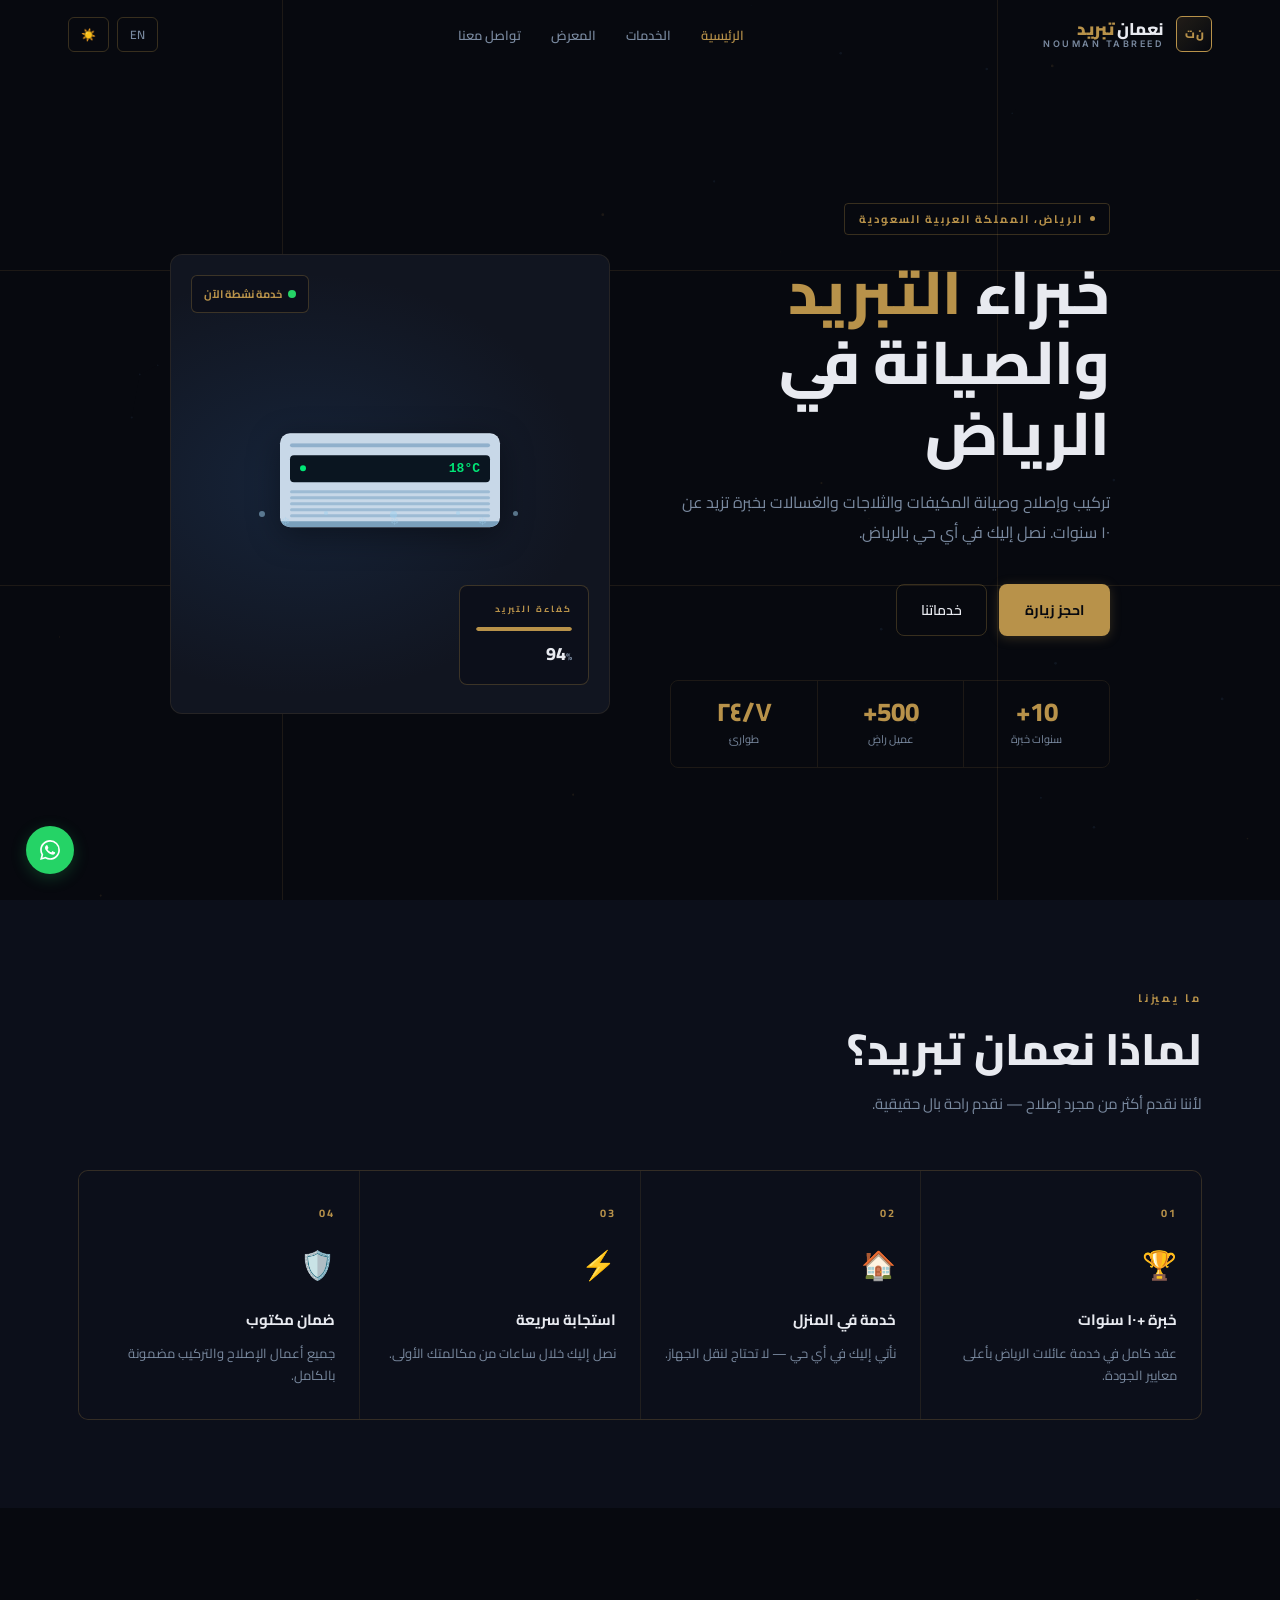
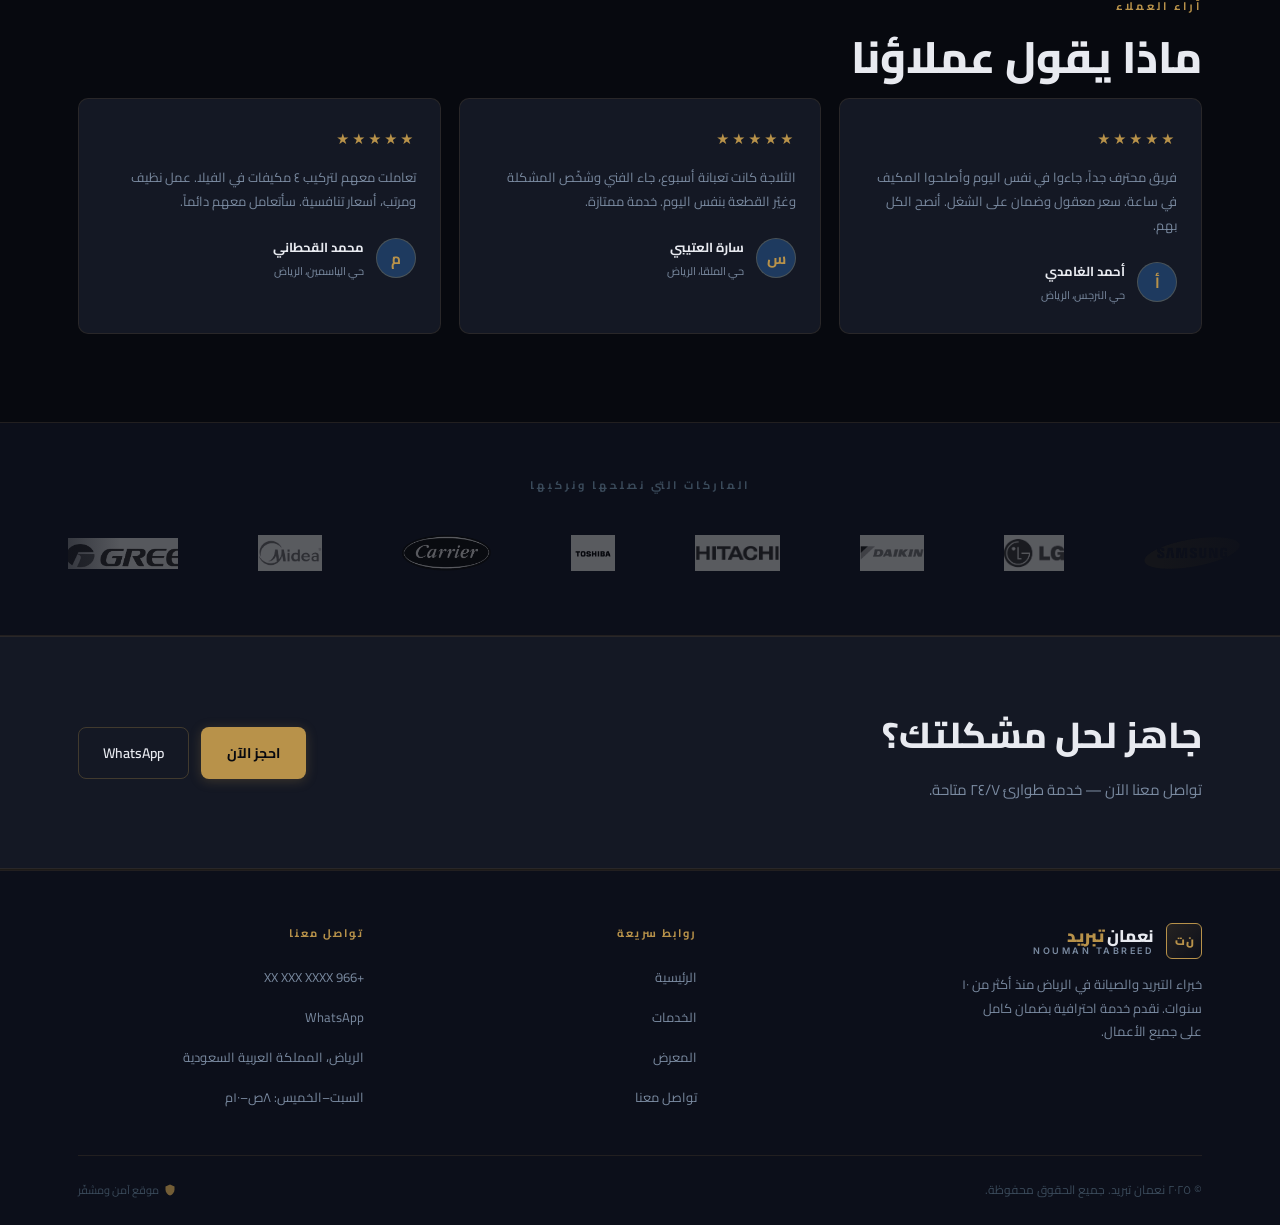
==== commit 8360dcd1: "feat: auto-scroll brand logos marquee (12 brands), remove 3D orbit, smooth infinite loop with hover " ====
--- a/index.html
+++ b/index.html
@@ -314,6 +314,41 @@
 </div>
 </section>
 
+<!-- BRANDS MARQUEE -->
+<section id="brands">
+<p class="brands-label ar">الماركات التي نصلحها ونركبها</p>
+<p class="brands-label en">Brands We Service & Install</p>
+<div style="overflow:hidden">
+  <div class="marquee-track" id="marquee">
+    <div class="brand-item"><img src="assets/brands/samsung.png" alt="Samsung"/></div>
+    <div class="brand-item"><img src="assets/brands/lg.png" alt="LG"/></div>
+    <div class="brand-item"><img src="assets/brands/daikin.png" alt="Daikin"/></div>
+    <div class="brand-item"><img src="assets/brands/hitachi.png" alt="Hitachi"/></div>
+    <div class="brand-item"><img src="assets/brands/toshiba.png" alt="Toshiba"/></div>
+    <div class="brand-item"><img src="assets/brands/carrier.png" alt="Carrier"/></div>
+    <div class="brand-item"><img src="assets/brands/midea.png" alt="Midea"/></div>
+    <div class="brand-item"><img src="assets/brands/gree.png" alt="Gree"/></div>
+    <div class="brand-item"><img src="assets/brands/haier.png" alt="Haier"/></div>
+    <div class="brand-item"><img src="assets/brands/bosch.png" alt="Bosch"/></div>
+    <div class="brand-item"><img src="assets/brands/whirlpool.png" alt="Whirlpool"/></div>
+    <div class="brand-item"><img src="assets/brands/panasonic.png" alt="Panasonic"/></div>
+    <!-- Duplicate for seamless loop -->
+    <div class="brand-item"><img src="assets/brands/samsung.png" alt="Samsung"/></div>
+    <div class="brand-item"><img src="assets/brands/lg.png" alt="LG"/></div>
+    <div class="brand-item"><img src="assets/brands/daikin.png" alt="Daikin"/></div>
+    <div class="brand-item"><img src="assets/brands/hitachi.png" alt="Hitachi"/></div>
+    <div class="brand-item"><img src="assets/brands/toshiba.png" alt="Toshiba"/></div>
+    <div class="brand-item"><img src="assets/brands/carrier.png" alt="Carrier"/></div>
+    <div class="brand-item"><img src="assets/brands/midea.png" alt="Midea"/></div>
+    <div class="brand-item"><img src="assets/brands/gree.png" alt="Gree"/></div>
+    <div class="brand-item"><img src="assets/brands/haier.png" alt="Haier"/></div>
+    <div class="brand-item"><img src="assets/brands/bosch.png" alt="Bosch"/></div>
+    <div class="brand-item"><img src="assets/brands/whirlpool.png" alt="Whirlpool"/></div>
+    <div class="brand-item"><img src="assets/brands/panasonic.png" alt="Panasonic"/></div>
+  </div>
+</div>
+</section>
+
 <!-- CTA STRIP -->
 <section id="cta-strip">
 <div class="wrap">
--- a/style.css
+++ b/style.css
@@ -280,3 +280,72 @@
   #fwa { bottom: 84px; }
   .foot-grid { grid-template-columns: 1fr; gap: 28px; }
 }
+
+/* ══════════════════════════════
+   BRANDS MARQUEE
+══════════════════════════════ */
+#brands {
+  padding: 52px 0;
+  background: var(--bg2);
+  border-top: 1px solid var(--border);
+  border-bottom: 1px solid var(--border);
+  overflow: hidden;
+  position: relative;
+  z-index: 1;
+}
+#brands::before, #brands::after {
+  content: '';
+  position: absolute;
+  top: 0; bottom: 0;
+  width: 120px;
+  z-index: 2;
+  pointer-events: none;
+}
+#brands::before { left: 0; background: linear-gradient(90deg, var(--bg2), transparent); }
+#brands::after  { right: 0; background: linear-gradient(-90deg, var(--bg2), transparent); }
+[data-theme=light] #brands::before { background: linear-gradient(90deg, var(--bg2), transparent); }
+[data-theme=light] #brands::after  { background: linear-gradient(-90deg, var(--bg2), transparent); }
+.brands-label {
+  text-align: center;
+  font-size: 11px;
+  font-weight: 700;
+  letter-spacing: 3px;
+  text-transform: uppercase;
+  color: var(--text3);
+  margin-bottom: 28px;
+}
+.marquee-track {
+  display: flex;
+  gap: 0;
+  width: max-content;
+  animation: marquee-scroll 28s linear infinite;
+}
+.marquee-track:hover { animation-play-state: paused; }
+@keyframes marquee-scroll {
+  from { transform: translateX(0); }
+  to   { transform: translateX(-50%); }
+}
+.brand-item {
+  display: flex;
+  align-items: center;
+  justify-content: center;
+  padding: 0 40px;
+  height: 60px;
+  flex-shrink: 0;
+  filter: grayscale(1) brightness(.6);
+  opacity: .55;
+  transition: filter .3s, opacity .3s, transform .3s;
+  cursor: default;
+}
+.brand-item:hover {
+  filter: grayscale(0) brightness(1);
+  opacity: 1;
+  transform: scale(1.08);
+}
+.brand-item img {
+  height: 36px;
+  width: auto;
+  max-width: 110px;
+  object-fit: contain;
+  display: block;
+}
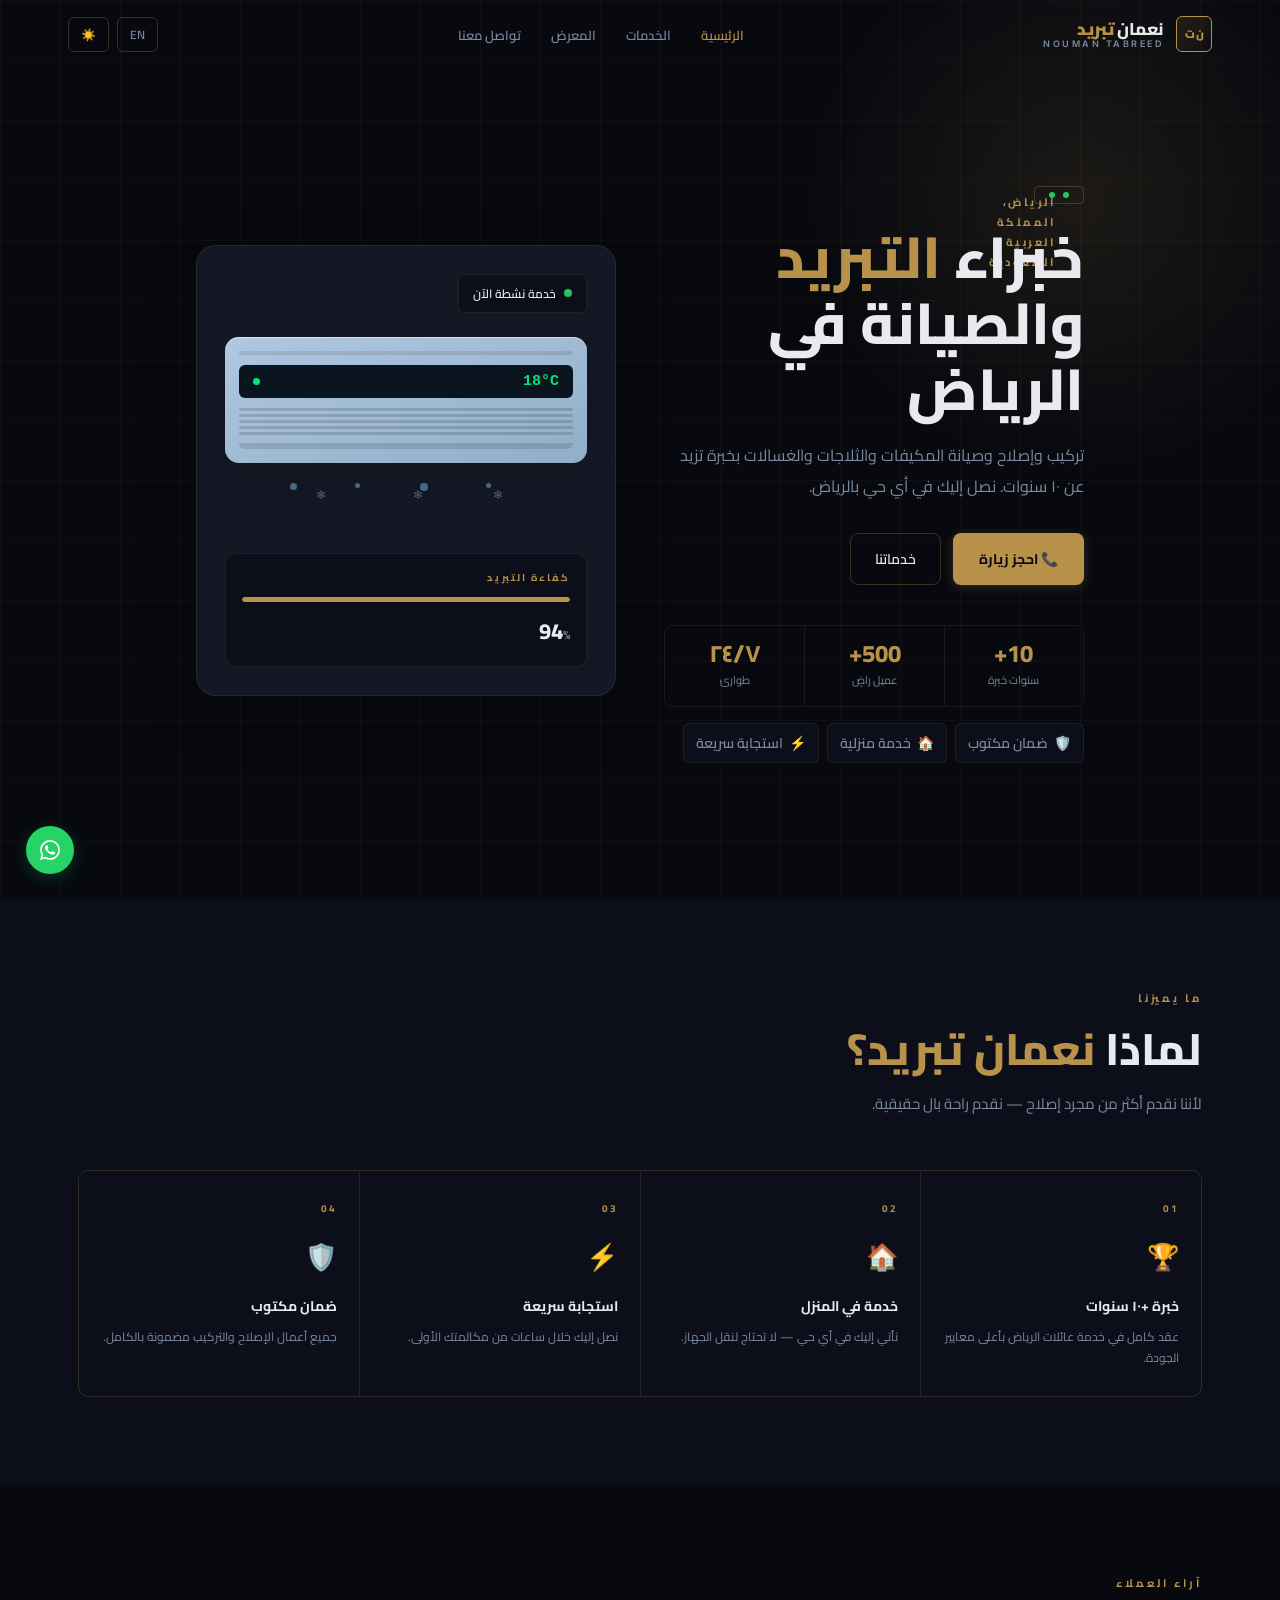
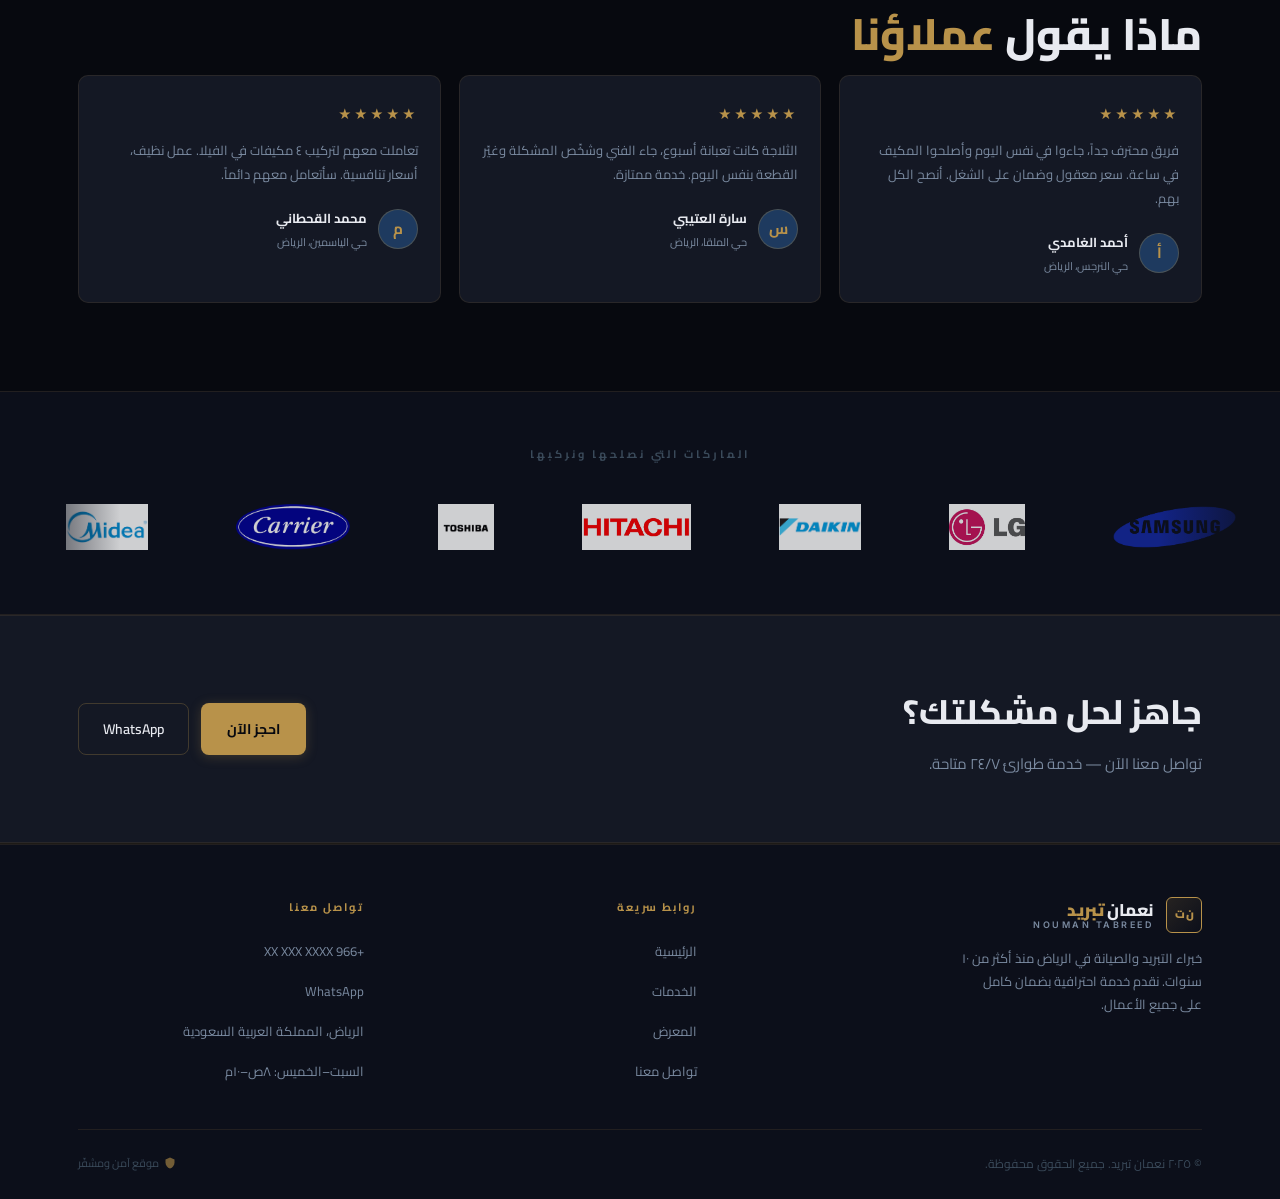
==== commit f5ecd49e: "fix: full responsive overhaul — hero grid stacks on mobile, AC visual always visible, trust badges, " ====
--- a/index.html
+++ b/index.html
@@ -1,7 +1,8 @@
 <!DOCTYPE html>
 <html lang="ar" dir="rtl">
 <head>
-<meta charset="UTF-8"/><meta name="viewport" content="width=device-width,initial-scale=1.0"/>
+<meta charset="UTF-8"/>
+<meta name="viewport" content="width=device-width,initial-scale=1.0"/>
 <title>نعمان تبريد | خبراء التكييف والصيانة في الرياض</title>
 <meta name="description" content="نعمان تبريد – تركيب وإصلاح وصيانة المكيفات والثلاجات والغسالات في الرياض. خبرة +١٠ سنوات، خدمة منزلية، ضمان كامل."/>
 <meta name="robots" content="index,follow"/>
@@ -12,147 +13,190 @@
 <script type="application/ld+json">{"@context":"https://schema.org","@type":"LocalBusiness","name":"نعمان تبريد","telephone":"+966XXXXXXXXX","address":{"@type":"PostalAddress","addressLocality":"الرياض","addressCountry":"SA"},"openingHours":"Sa-Th 08:00-22:00","areaServed":"الرياض"}</script>
 <link rel="preconnect" href="https://fonts.googleapis.com"/>
 <link rel="preconnect" href="https://fonts.gstatic.com" crossorigin/>
-<link href="https://fonts.googleapis.com/css2?family=Cairo:wght@400;600;700;800;900&family=Inter:wght@400;500;600&display=swap" rel="stylesheet"/>
+<link href="https://fonts.googleapis.com/css2?family=Cairo:wght@400;600;700;800;900&family=Inter:wght@400;500;600;700&display=swap" rel="stylesheet"/>
 <link rel="stylesheet" href="style.css"/>
 <style>
-/* ── HERO ── */
+/* ════ HERO ════ */
 #hero {
-  min-height: 100vh; display: flex; align-items: center;
-  padding-top: 68px; position: relative; overflow: hidden;
-}
-.hero-line {
-  position: absolute; background: var(--border);
+  min-height: 100svh;
+  display: flex;
+  align-items: center;
+  padding: 88px 0 48px;
+  position: relative;
+  overflow: hidden;
+  background: var(--bg);
+}
+/* Subtle grid background */
+#hero::before {
+  content: '';
+  position: absolute; inset: 0;
+  background-image:
+    linear-gradient(var(--border) 1px, transparent 1px),
+    linear-gradient(90deg, var(--border) 1px, transparent 1px);
+  background-size: 60px 60px;
+  opacity: .4;
   pointer-events: none;
 }
-.hero-line-h { height: 1px; left: 0; right: 0; }
-.hero-line-v { width: 1px; top: 0; bottom: 0; }
-.h-line1 { top: 30%; } .h-line2 { top: 65%; }
-.v-line1 { left: 22%; } .v-line2 { right: 22%; }
-.hero-inner {
-  position: relative; z-index: 1;
-  display: grid; grid-template-columns: 1fr 1fr;
-  gap: 60px; align-items: center;
-}
-.hero-badge {
-  display: inline-flex; align-items: center; gap: 7px;
-  font-size: 11px; font-weight: 700; letter-spacing: 2px;
+/* Glow blob */
+#hero::after {
+  content: '';
+  position: absolute;
+  width: 600px; height: 600px;
+  border-radius: 50%;
+  background: radial-gradient(circle, rgba(184,146,74,.12), transparent 65%);
+  top: -100px; right: -100px;
+  pointer-events: none;
+}
+[dir=ltr] #hero::after { right: auto; left: -100px; }
+.hero-grid {
+  display: grid;
+  grid-template-columns: 1fr 1fr;
+  gap: 48px;
+  align-items: center;
+  position: relative;
+  z-index: 1;
+}
+/* LEFT */
+.hero-eyebrow {
+  display: inline-flex; align-items: center; gap: 8px;
+  font-size: 11px; font-weight: 700; letter-spacing: 2.5px;
   text-transform: uppercase; color: var(--gold);
   border: 1px solid var(--border2);
-  padding: 5px 14px; border-radius: 4px; margin-bottom: 22px;
-}
-.hero-badge-dot { width: 5px; height: 5px; background: var(--gold); border-radius: 50%; }
-.hero-h1 { font-size: clamp(34px,5vw,60px); font-weight: 800; line-height: 1.18; margin-bottom: 18px; }
+  padding: 5px 14px; border-radius: 4px;
+  margin-bottom: 20px;
+}
+.hero-eyebrow span { width: 6px; height: 6px; background: #22c55e; border-radius: 50%; }
+.hero-h1 {
+  font-size: clamp(30px, 4.5vw, 58px);
+  font-weight: 800; line-height: 1.15; margin-bottom: 18px;
+}
 .hero-h1 em { font-style: normal; color: var(--gold); }
-.hero-sub { font-size: 16px; color: var(--text2); line-height: 1.9; margin-bottom: 36px; max-width: 440px; }
-.hero-btns { display: flex; gap: 12px; flex-wrap: wrap; margin-bottom: 44px; }
-.hero-stats { display: grid; grid-template-columns: repeat(3, 1fr); gap: 0; border: 1px solid var(--border); border-radius: 8px; overflow: hidden; }
-.h-stat { padding: 18px 14px; text-align: center; border-left: 1px solid var(--border); }
-.h-stat:last-child { border-left: none; }
-[dir=ltr] .h-stat { border-left: none; border-right: 1px solid var(--border); }
-[dir=ltr] .h-stat:last-child { border-right: none; }
-.h-stat-n { font-size: 26px; font-weight: 800; color: var(--gold); display: block; line-height: 1; }
-.h-stat-l { font-size: 11px; color: var(--text2); display: block; margin-top: 4px; }
-/* Right: visual panel */
+.hero-sub {
+  font-size: clamp(14px, 1.6vw, 16px);
+  color: var(--text2); line-height: 1.9;
+  margin-bottom: 32px; max-width: 420px;
+}
+.hero-btns { display: flex; gap: 12px; flex-wrap: wrap; margin-bottom: 40px; }
+.hero-stats {
+  display: grid; grid-template-columns: repeat(3,1fr);
+  border: 1px solid var(--border); border-radius: 8px; overflow: hidden;
+}
+.hstat { padding: 16px 12px; text-align: center; border-left: 1px solid var(--border); }
+.hstat:last-child { border-left: none; }
+[dir=ltr] .hstat { border-left: none; border-right: 1px solid var(--border); }
+[dir=ltr] .hstat:last-child { border-right: none; }
+.hstat-n { font-size: 24px; font-weight: 800; color: var(--gold); display: block; line-height: 1; }
+.hstat-l { font-size: 11px; color: var(--text2); display: block; margin-top: 4px; }
+
+/* RIGHT - visual card */
 .hero-visual {
-  position: relative; height: 460px;
-  border: 1px solid var(--border); border-radius: 12px; overflow: hidden;
-  background: var(--bg3);
-}
-.hero-visual-bg {
-  position: absolute; inset: 0;
-  background: radial-gradient(ellipse at 30% 50%, rgba(30,58,95,.4), transparent 65%);
-}
-.ac-unit-3d {
-  position: absolute; top: 50%; left: 50%;
-  transform: translate(-50%, -54%);
-  width: 220px;
-}
-.ac-body {
-  background: #c8d8e8; border-radius: 10px; padding: 10px;
-  box-shadow: 0 8px 32px rgba(0,0,0,.4), inset 0 1px 0 rgba(255,255,255,.2);
-  position: relative; overflow: hidden;
-}
-.ac-top-bar { height: 4px; background: #90b0cc; border-radius: 2px; margin-bottom: 8px; }
-.ac-display {
-  background: #0a1520; border-radius: 4px; padding: 6px 10px;
-  display: flex; align-items: center; justify-content: space-between;
-  margin-bottom: 8px;
-}
-.ac-temp { font-size: 13px; font-weight: 700; color: #00e676; font-family: monospace; }
-.ac-status-dot { width: 6px; height: 6px; background: #00e676; border-radius: 50%; animation: blink 2s ease infinite; }
-@keyframes blink { 0%,100%{opacity:1}50%{opacity:.2} }
-.ac-grille { display: flex; flex-direction: column; gap: 3px; }
-.ac-slat { height: 3px; background: #8ab0cc; border-radius: 1.5px; opacity: .7; }
-.ac-blade {
-  position: absolute; bottom: 0; left: 0; right: 0;
-  height: 6px; background: #7aa0bc; border-radius: 0 0 10px 10px;
-  animation: blade-sway 3s ease-in-out infinite;
-}
-@keyframes blade-sway { 0%,100%{transform:scaleX(1)}50%{transform:scaleX(.97)} }
+  position: relative;
+  background: var(--card);
+  border: 1px solid var(--border);
+  border-radius: 20px;
+  overflow: hidden;
+  padding: 28px;
+  box-shadow: 0 20px 60px rgba(0,0,0,.15);
+}
+[data-theme=light] .hero-visual { box-shadow: 0 20px 60px rgba(0,0,0,.08); }
+.vis-badge {
+  display: inline-flex; align-items: center; gap: 8px;
+  background: var(--bg2); border: 1px solid var(--border);
+  border-radius: 6px; padding: 7px 14px;
+  font-size: 12px; font-weight: 600; color: var(--text);
+  margin-bottom: 24px;
+}
+.live-dot {
+  width: 8px; height: 8px; background: #22c55e; border-radius: 50%;
+  position: relative;
+}
+.live-dot::after {
+  content: ''; position: absolute; inset: -3px;
+  border-radius: 50%; border: 1.5px solid #22c55e;
+  animation: livering 1.8s ease infinite; opacity: 0;
+}
+@keyframes livering { 0%{transform:scale(1);opacity:.7} 100%{transform:scale(2);opacity:0} }
+
+/* AC 3D-ish visual */
+.ac-visual {
+  background: linear-gradient(160deg, #ddeaf8, #c8d8ec);
+  border-radius: 14px;
+  padding: 14px;
+  margin-bottom: 20px;
+  box-shadow: 0 8px 28px rgba(0,0,0,.12), inset 0 1px 0 rgba(255,255,255,.5);
+  position: relative;
+}
+[data-theme=dark] .ac-visual { background: linear-gradient(160deg,#b0c8e0,#90aec8); }
+.ac-vis-bar { height: 4px; background: rgba(0,0,0,.1); border-radius: 2px; margin-bottom: 10px; }
+.ac-vis-screen {
+  background: #0a1520; border-radius: 6px;
+  padding: 8px 14px; display: flex;
+  justify-content: space-between; align-items: center;
+  margin-bottom: 10px;
+}
+.ac-vis-temp { font-size: 15px; font-weight: 700; color: #00e676; font-family: monospace; }
+.ac-vis-dot { width: 7px; height: 7px; background: #00e676; border-radius: 50%; animation: blink 2s ease infinite; }
+@keyframes blink{0%,100%{opacity:1}50%{opacity:.2}}
+.ac-vis-grille { display: flex; flex-direction: column; gap: 3px; }
+.ac-vis-slat { height: 3px; background: rgba(0,0,0,.15); border-radius: 1.5px; }
+.ac-vis-blade { height: 6px; background: rgba(0,0,0,.12); border-radius: 0 0 8px 8px; margin-top: 8px; animation: blade 3s ease-in-out infinite; }
+@keyframes blade{0%,100%{transform:scaleX(1)}50%{transform:scaleX(.96)}}
 /* Cold air particles */
-.air-stream { position: absolute; top: 56%; left: 0; right: 0; height: 160px; }
-.air-dot {
-  position: absolute; border-radius: 50%;
-  background: rgba(160,210,240,.5); animation: drift linear infinite;
-}
-@keyframes drift {
-  0%   { opacity: .7; transform: translateY(0) scale(1); }
-  100% { opacity: 0;  transform: translateY(120px) scale(.2); }
-}
-.snowf { position: absolute; color: rgba(160,210,240,.4); font-size: 11px; animation: snowfall linear infinite; }
-@keyframes snowfall { 0%{opacity:.6;transform:translateY(-10px) rotate(0)} 100%{opacity:0;transform:translateY(180px) rotate(180deg)} }
-/* Meter panel on side */
-.hero-meter {
-  position: absolute; bottom: 28px; right: 20px;
-  background: var(--bg2); border: 1px solid var(--border2);
-  border-radius: 8px; padding: 14px 16px; width: 130px;
-}
-.meter-label { font-size: 9px; font-weight: 700; letter-spacing: 2px; text-transform: uppercase; color: var(--gold); margin-bottom: 10px; }
-.meter-bar-wrap { background: var(--bg); border-radius: 3px; height: 4px; margin-bottom: 6px; overflow: hidden; }
-.meter-bar { height: 100%; border-radius: 3px; background: var(--gold); animation: meter-fill 3s ease-in-out infinite alternate; }
-@keyframes meter-fill { from{width:60%} to{width:92%} }
-.meter-val { font-size: 18px; font-weight: 800; color: var(--text); }
-.meter-unit { font-size: 10px; color: var(--text2); }
-/* Badge top-left of visual */
-.hero-vis-badge {
-  position: absolute; top: 20px; left: 20px;
-  background: var(--bg2); border: 1px solid var(--border2);
-  border-radius: 6px; padding: 8px 12px;
-  font-size: 11px; font-weight: 700; color: var(--gold);
+.ac-air { height: 70px; position: relative; overflow: hidden; }
+.air-dot { position: absolute; border-radius: 50%; background: rgba(120,190,230,.5); animation: airdrift linear infinite; }
+@keyframes airdrift{0%{opacity:.7;transform:translateY(0)}100%{opacity:0;transform:translateY(80px)}}
+.sf { position: absolute; color: rgba(120,190,230,.5); font-size: 12px; animation: sffall linear infinite; }
+@keyframes sffall{0%{opacity:.7;transform:translateY(-5px) rotate(0)}100%{opacity:0;transform:translateY(80px) rotate(180deg)}}
+
+/* Efficiency widget */
+.eff-widget {
+  background: var(--bg2); border: 1px solid var(--border);
+  border-radius: 10px; padding: 14px 16px;
+}
+.eff-label { font-size: 10px; font-weight: 700; letter-spacing: 2px; text-transform: uppercase; color: var(--gold); margin-bottom: 10px; }
+.eff-bar-bg { background: var(--bg); border-radius: 3px; height: 5px; margin-bottom: 8px; overflow: hidden; }
+.eff-bar-fill { height: 100%; background: var(--gold); border-radius: 3px; animation: efill 3s ease-in-out infinite alternate; }
+@keyframes efill{from{width:72%}to{width:94%}}
+.eff-val { font-size: 22px; font-weight: 800; color: var(--text); }
+.eff-unit { font-size: 12px; color: var(--text2); }
+
+/* Trust badges row */
+.trust-row {
+  display: flex; gap: 8px; flex-wrap: wrap; margin-top: 16px;
+}
+.trust-badge {
   display: flex; align-items: center; gap: 6px;
-}
-.pulse-ring {
-  width: 8px; height: 8px; border-radius: 50%;
-  background: #25D366; position: relative;
-}
-.pulse-ring::after {
-  content: ''; position: absolute; inset: -3px;
-  border-radius: 50%; border: 1.5px solid #25D366;
-  animation: ring-pulse 1.8s ease infinite; opacity: 0;
-}
-@keyframes ring-pulse { 0%{transform:scale(1);opacity:.7}100%{transform:scale(1.8);opacity:0} }
-
-/* ── WHY US ── */
+  background: var(--bg2); border: 1px solid var(--border);
+  border-radius: 6px; padding: 6px 12px;
+  font-size: 12px; font-weight: 600; color: var(--text2);
+}
+.trust-badge span { font-size: 14px; }
+
+/* ════ WHY US ════ */
 #why { background: var(--bg2); }
-.why-grid { display: grid; grid-template-columns: repeat(4,1fr); gap: 1px; background: var(--border); border: 1px solid var(--border); border-radius: 10px; overflow: hidden; }
-.why-item { background: var(--bg2); padding: 32px 24px; transition: background .25s; }
+.why-grid {
+  display: grid; grid-template-columns: repeat(4,1fr);
+  gap: 1px; background: var(--border);
+  border: 1px solid var(--border); border-radius: 10px; overflow: hidden;
+}
+.why-item { background: var(--bg2); padding: 28px 22px; transition: background .25s; }
 .why-item:hover { background: var(--card); }
-.why-num { font-size: 11px; font-weight: 700; letter-spacing: 2px; color: var(--gold); margin-bottom: 16px; }
-.why-ico { font-size: 28px; margin-bottom: 14px; display: block; }
-.why-item h3 { font-size: 15px; font-weight: 700; margin-bottom: 8px; }
-.why-item p { font-size: 13px; color: var(--text2); line-height: 1.75; }
-
-/* ── TESTIMONIALS ── */
+.why-num { font-size: 10px; font-weight: 700; letter-spacing: 2px; color: var(--gold); margin-bottom: 14px; }
+.why-ico { font-size: 26px; margin-bottom: 12px; display: block; }
+.why-item h3 { font-size: 14px; font-weight: 700; margin-bottom: 7px; }
+.why-item p { font-size: 12px; color: var(--text2); line-height: 1.75; }
+
+/* ════ TESTIMONIALS ════ */
 .test-grid { display: grid; grid-template-columns: repeat(3,1fr); gap: 18px; }
 .test-card {
   background: var(--card); border: 1px solid var(--border);
-  border-radius: 10px; padding: 28px 24px;
+  border-radius: 10px; padding: 26px 22px;
   transition: border-color .25s, transform .25s;
 }
 .test-card:hover { border-color: var(--gold); transform: translateY(-3px); }
-.test-stars { color: var(--gold); font-size: 13px; letter-spacing: 2px; margin-bottom: 14px; }
-.test-body { font-size: 13px; color: var(--text2); line-height: 1.85; margin-bottom: 22px; }
-.test-author { display: flex; align-items: center; gap: 12px; }
+.test-stars { color: var(--gold); font-size: 13px; letter-spacing: 2px; margin-bottom: 12px; }
+.test-body { font-size: 13px; color: var(--text2); line-height: 1.85; margin-bottom: 20px; }
+.test-author { display: flex; align-items: center; gap: 11px; }
 .test-avatar {
   width: 40px; height: 40px; border-radius: 50%;
   background: var(--steel); border: 1px solid var(--border2);
@@ -162,24 +206,45 @@
 .test-name { font-size: 13px; font-weight: 700; }
 .test-loc { font-size: 11px; color: var(--text2); margin-top: 2px; }
 
-/* ── CTA STRIP ── */
+/* ════ CTA STRIP ════ */
 #cta-strip {
-  background: var(--card); border-top: 1px solid var(--border); border-bottom: 1px solid var(--border);
+  background: var(--card);
+  border-top: 1px solid var(--border); border-bottom: 1px solid var(--border);
   padding: 64px 0;
 }
-.cta-inner { display: flex; align-items: center; justify-content: space-between; gap: 40px; flex-wrap: wrap; }
-.cta-text h2 { font-size: clamp(22px,3vw,36px); font-weight: 800; margin-bottom: 6px; }
+.cta-inner { display: flex; align-items: center; justify-content: space-between; gap: 32px; flex-wrap: wrap; }
+.cta-text h2 { font-size: clamp(20px,3vw,34px); font-weight: 800; margin-bottom: 6px; }
 .cta-text p { font-size: 15px; color: var(--text2); }
 .cta-actions { display: flex; gap: 12px; flex-shrink: 0; }
 
-@media(max-width:1024px){ .hero-inner{grid-template-columns:1fr} .hero-visual{display:none} .why-grid{grid-template-columns:repeat(2,1fr)} }
-@media(max-width:768px){ .test-grid{display:flex;overflow-x:auto;gap:14px;padding-bottom:8px;scroll-snap-type:x mandatory;-webkit-overflow-scrolling:touch} .test-card{min-width:272px;scroll-snap-align:start;flex-shrink:0} .cta-inner{flex-direction:column;text-align:center} .cta-actions{justify-content:center} }
-@media(max-width:580px){ .why-grid{grid-template-columns:1fr 1fr} .hero-stats{grid-template-columns:repeat(3,1fr)} }
+/* ════ RESPONSIVE ════ */
+@media(max-width:900px) {
+  .hero-grid { grid-template-columns: 1fr; gap: 32px; }
+  .hero-visual { max-width: 480px; margin: 0 auto; width: 100%; }
+  .why-grid { grid-template-columns: repeat(2,1fr); }
+  .test-grid { display: flex; overflow-x: auto; gap: 14px; padding-bottom: 8px; scroll-snap-type: x mandatory; -webkit-overflow-scrolling: touch; }
+  .test-card { min-width: 272px; scroll-snap-align: start; flex-shrink: 0; }
+  .cta-inner { flex-direction: column; text-align: center; }
+  .cta-actions { justify-content: center; }
+}
+@media(max-width:600px) {
+  #hero { padding: 80px 0 40px; }
+  .why-grid { grid-template-columns: 1fr 1fr; }
+  .hero-h1 { font-size: clamp(26px, 7vw, 38px); }
+  .hero-stats { grid-template-columns: repeat(3,1fr); }
+  .hstat-n { font-size: 20px; }
+  .trust-row { display: none; }
+}
+@media(max-width:380px) {
+  .hero-btns { flex-direction: column; }
+  .hero-btns a { text-align: center; justify-content: center; }
+}
 </style>
 </head>
 <body>
 <canvas id="particles"></canvas>
 
+<!-- NAV -->
 <nav id="nav">
 <div class="nav-inner">
   <a href="index.html" class="logo">
@@ -209,104 +274,121 @@
   <li><a href="contact.html" class="ml"><span class="ari">تواصل معنا</span><span class="eni">Contact</span></a></li>
 </ul></div>
 
-<!-- HERO -->
+<!-- ════ HERO ════ -->
 <section id="hero">
-  <div class="hero-line hero-line-h h-line1"></div>
-  <div class="hero-line hero-line-h h-line2"></div>
-  <div class="hero-line hero-line-v v-line1"></div>
-  <div class="hero-line hero-line-v v-line2"></div>
-  <div class="wrap">
-    <div class="hero-inner">
-      <div class="rev">
-        <div class="hero-badge"><div class="hero-badge-dot"></div><span class="ari">الرياض، المملكة العربية السعودية</span><span class="eni">Al Riyadh, Saudi Arabia</span></div>
-        <h1 class="hero-h1 ar">خبراء <em>التبريد</em><br/>والصيانة في<br/>الرياض</h1>
-        <h1 class="hero-h1 en">Riyadh's Trusted<br/><em>AC & Appliance</em><br/>Repair Experts</h1>
-        <p class="hero-sub ar">تركيب وإصلاح وصيانة المكيفات والثلاجات والغسالات بخبرة تزيد عن ١٠ سنوات. نصل إليك في أي حي بالرياض.</p>
-        <p class="hero-sub en">Professional AC installation, refrigerator & washing machine repair with 10+ years experience across Riyadh.</p>
-        <div class="hero-btns">
-          <a href="contact.html" class="btn-primary"><span class="ari">احجز زيارة</span><span class="eni">Book a Visit</span></a>
-          <a href="services.html" class="btn-secondary"><span class="ari">خدماتنا</span><span class="eni">Our Services</span></a>
+<div class="wrap">
+  <div class="hero-grid">
+    <!-- LEFT -->
+    <div class="rev">
+      <div class="hero-eyebrow">
+        <span></span>
+        <span class="ari">الرياض، المملكة العربية السعودية</span>
+        <span class="eni">Al Riyadh, Saudi Arabia</span>
+      </div>
+      <h1 class="hero-h1 ar">خبراء <em>التبريد</em><br/>والصيانة في<br/>الرياض</h1>
+      <h1 class="hero-h1 en">Riyadh's Trusted<br/><em>AC & Appliance</em><br/>Repair Experts</h1>
+      <p class="hero-sub ar">تركيب وإصلاح وصيانة المكيفات والثلاجات والغسالات بخبرة تزيد عن ١٠ سنوات. نصل إليك في أي حي بالرياض.</p>
+      <p class="hero-sub en">Professional AC installation, refrigerator & washing machine repair with 10+ years experience across Riyadh. We come to you.</p>
+      <div class="hero-btns">
+        <a href="contact.html" class="btn-primary"><span class="ari">📞 احجز زيارة</span><span class="eni">📞 Book a Visit</span></a>
+        <a href="services.html" class="btn-secondary"><span class="ari">خدماتنا</span><span class="eni">Our Services</span></a>
+      </div>
+      <div class="hero-stats">
+        <div class="hstat"><span class="hstat-n counter" data-target="10" data-plus="true">0</span><span class="hstat-l ar">سنوات خبرة</span><span class="hstat-l en">Yrs Experience</span></div>
+        <div class="hstat"><span class="hstat-n counter" data-target="500" data-plus="true">0</span><span class="hstat-l ar">عميل راضٍ</span><span class="hstat-l en">Happy Clients</span></div>
+        <div class="hstat"><span class="hstat-n">٢٤/٧</span><span class="hstat-l ar">طوارئ</span><span class="hstat-l en">Emergency</span></div>
+      </div>
+      <div class="trust-row">
+        <div class="trust-badge"><span>🛡️</span><span class="ari">ضمان مكتوب</span><span class="eni">Written Guarantee</span></div>
+        <div class="trust-badge"><span>🏠</span><span class="ari">خدمة منزلية</span><span class="eni">Home Service</span></div>
+        <div class="trust-badge"><span>⚡</span><span class="ari">استجابة سريعة</span><span class="eni">Fast Response</span></div>
+      </div>
+    </div>
+    <!-- RIGHT - AC Visual Card -->
+    <div class="hero-visual rev-r">
+      <div class="vis-badge">
+        <div class="live-dot"></div>
+        <span class="ari">خدمة نشطة الآن</span>
+        <span class="eni">Active Now</span>
+      </div>
+      <div class="ac-visual">
+        <div class="ac-vis-bar"></div>
+        <div class="ac-vis-screen">
+          <span class="ac-vis-temp">18°C</span>
+          <div class="ac-vis-dot"></div>
         </div>
-        <div class="hero-stats">
-          <div class="h-stat"><span class="h-stat-n counter" data-target="10" data-plus="true">0</span><span class="h-stat-l ar">سنوات خبرة</span><span class="h-stat-l en">Yrs Experience</span></div>
-          <div class="h-stat"><span class="h-stat-n counter" data-target="500" data-plus="true">0</span><span class="h-stat-l ar">عميل راضٍ</span><span class="h-stat-l en">Happy Clients</span></div>
-          <div class="h-stat"><span class="h-stat-n">٢٤/٧</span><span class="h-stat-l ar">طوارئ</span><span class="h-stat-l en">Emergency</span></div>
+        <div class="ac-vis-grille">
+          <div class="ac-vis-slat"></div>
+          <div class="ac-vis-slat"></div>
+          <div class="ac-vis-slat"></div>
+          <div class="ac-vis-slat"></div>
+          <div class="ac-vis-slat"></div>
         </div>
-      </div>
-      <!-- Right visual -->
-      <div class="hero-visual rev-r">
-        <div class="hero-visual-bg"></div>
-        <div class="hero-vis-badge"><div class="pulse-ring"></div><span class="ari">خدمة نشطة الآن</span><span class="eni">Active Now</span></div>
-        <div class="ac-unit-3d">
-          <div class="ac-body">
-            <div class="ac-top-bar"></div>
-            <div class="ac-display"><span class="ac-temp">18°C</span><div class="ac-status-dot"></div></div>
-            <div class="ac-grille"><div class="ac-slat"></div><div class="ac-slat"></div><div class="ac-slat"></div><div class="ac-slat"></div><div class="ac-slat"></div></div>
-            <div class="ac-blade"></div>
-          </div>
-        </div>
-        <div class="air-stream">
-          <div class="air-dot" style="left:20%;width:6px;height:6px;animation-duration:2.2s;animation-delay:0s"></div>
-          <div class="air-dot" style="left:35%;width:4px;height:4px;animation-duration:2.8s;animation-delay:.4s"></div>
-          <div class="air-dot" style="left:50%;width:7px;height:7px;animation-duration:2.5s;animation-delay:.8s"></div>
-          <div class="air-dot" style="left:65%;width:4px;height:4px;animation-duration:3s;animation-delay:.3s"></div>
-          <div class="air-dot" style="left:78%;width:5px;height:5px;animation-duration:2.4s;animation-delay:1.1s"></div>
-          <span class="snowf" style="left:25%;animation-duration:3.5s;animation-delay:0s">❄</span>
-          <span class="snowf" style="left:50%;animation-duration:4s;animation-delay:1s">❄</span>
-          <span class="snowf" style="left:70%;animation-duration:3s;animation-delay:.5s">❄</span>
-        </div>
-        <div class="hero-meter">
-          <div class="meter-label ar">كفاءة التبريد</div>
-          <div class="meter-label en">Cooling Efficiency</div>
-          <div class="meter-bar-wrap"><div class="meter-bar"></div></div>
-          <span class="meter-val">94<span class="meter-unit">%</span></span>
-        </div>
-      </div>
-    </div>
-  </div>
+        <div class="ac-vis-blade"></div>
+      </div>
+      <div class="ac-air">
+        <div class="air-dot" style="left:18%;width:7px;height:7px;animation-duration:2.2s;top:0"></div>
+        <div class="air-dot" style="left:36%;width:5px;height:5px;animation-duration:2.8s;animation-delay:.5s;top:0"></div>
+        <div class="air-dot" style="left:54%;width:8px;height:8px;animation-duration:2.5s;animation-delay:.9s;top:0"></div>
+        <div class="air-dot" style="left:72%;width:5px;height:5px;animation-duration:3s;animation-delay:.3s;top:0"></div>
+        <span class="sf" style="left:25%;animation-duration:3.5s">❄</span>
+        <span class="sf" style="left:52%;animation-duration:4s;animation-delay:1s">❄</span>
+        <span class="sf" style="left:74%;animation-duration:3.2s;animation-delay:.5s">❄</span>
+      </div>
+      <div class="eff-widget">
+        <div class="eff-label ar">كفاءة التبريد</div>
+        <div class="eff-label en">Cooling Efficiency</div>
+        <div class="eff-bar-bg"><div class="eff-bar-fill"></div></div>
+        <span class="eff-val">94<span class="eff-unit">%</span></span>
+      </div>
+    </div>
+  </div>
+</div>
 </section>
 
-<!-- WHY US -->
+<!-- ════ WHY US ════ -->
 <section id="why" class="sec">
 <div class="wrap">
   <div class="rev">
     <div class="s-eyebrow ar">ما يميزنا</div><div class="s-eyebrow en">Our Edge</div>
-    <h2 class="s-title ar">لماذا نعمان تبريد؟</h2><h2 class="s-title en">Why Nouman Tabreed?</h2>
+    <h2 class="s-title ar">لماذا <em style="font-style:normal;color:var(--gold)">نعمان تبريد؟</em></h2>
+    <h2 class="s-title en">Why <em style="font-style:normal;color:var(--gold)">Nouman Tabreed?</em></h2>
     <p class="s-sub ar">لأننا نقدم أكثر من مجرد إصلاح — نقدم راحة بال حقيقية.</p>
-    <p class="s-sub en">Because we deliver more than just repairs — we deliver real peace of mind.</p>
+    <p class="s-sub en">Because we deliver more than repairs — real peace of mind.</p>
   </div>
   <div class="why-grid">
-    <div class="why-item rev d1"><div class="why-num">01</div><span class="why-ico">🏆</span><h3 class="ar">خبرة +١٠ سنوات</h3><h3 class="en">10+ Years Experience</h3><p class="ar">عقد كامل في خدمة عائلات الرياض بأعلى معايير الجودة.</p><p class="en">A full decade serving Riyadh families with the highest quality standards.</p></div>
-    <div class="why-item rev d2"><div class="why-num">02</div><span class="why-ico">🏠</span><h3 class="ar">خدمة في المنزل</h3><h3 class="en">Home Service</h3><p class="ar">نأتي إليك في أي حي — لا تحتاج لنقل الجهاز.</p><p class="en">We come to you anywhere in Riyadh — no need to move your appliance.</p></div>
+    <div class="why-item rev d1"><div class="why-num">01</div><span class="why-ico">🏆</span><h3 class="ar">خبرة +١٠ سنوات</h3><h3 class="en">10+ Years Experience</h3><p class="ar">عقد كامل في خدمة عائلات الرياض بأعلى معايير الجودة.</p><p class="en">A full decade serving Riyadh families with highest quality standards.</p></div>
+    <div class="why-item rev d2"><div class="why-num">02</div><span class="why-ico">🏠</span><h3 class="ar">خدمة في المنزل</h3><h3 class="en">Home Service</h3><p class="ar">نأتي إليك في أي حي — لا تحتاج لنقل الجهاز.</p><p class="en">We come to you anywhere in Riyadh — no need to move anything.</p></div>
     <div class="why-item rev d3"><div class="why-num">03</div><span class="why-ico">⚡</span><h3 class="ar">استجابة سريعة</h3><h3 class="en">Fast Response</h3><p class="ar">نصل إليك خلال ساعات من مكالمتك الأولى.</p><p class="en">We arrive within hours of your first call.</p></div>
     <div class="why-item rev d4"><div class="why-num">04</div><span class="why-ico">🛡️</span><h3 class="ar">ضمان مكتوب</h3><h3 class="en">Written Guarantee</h3><p class="ar">جميع أعمال الإصلاح والتركيب مضمونة بالكامل.</p><p class="en">All repair and installation work fully guaranteed in writing.</p></div>
   </div>
 </div>
 </section>
 
-<!-- TESTIMONIALS -->
+<!-- ════ TESTIMONIALS ════ -->
 <section id="reviews" class="sec">
 <div class="wrap">
   <div class="rev">
     <div class="s-eyebrow ar">آراء العملاء</div><div class="s-eyebrow en">Client Reviews</div>
-    <h2 class="s-title ar">ماذا يقول عملاؤنا</h2><h2 class="s-title en">What Our Clients Say</h2>
+    <h2 class="s-title ar">ماذا يقول <em style="font-style:normal;color:var(--gold)">عملاؤنا</em></h2>
+    <h2 class="s-title en">What Our <em style="font-style:normal;color:var(--gold)">Clients Say</em></h2>
   </div>
   <div class="test-grid">
     <article class="test-card rev d1">
       <div class="test-stars">★★★★★</div>
       <p class="test-body ar">فريق محترف جداً، جاءوا في نفس اليوم وأصلحوا المكيف في ساعة. سعر معقول وضمان على الشغل. أنصح الكل بهم.</p>
-      <p class="test-body en">Very professional, came same day and fixed the AC in an hour. Fair price, work guarantee. Highly recommended.</p>
+      <p class="test-body en">Very professional, came same day, fixed the AC in an hour. Fair price and guarantee. Highly recommended.</p>
       <div class="test-author"><div class="test-avatar">أ</div><div><div class="test-name ar">أحمد الغامدي</div><div class="test-name en">Ahmed Al-Ghamdi</div><div class="test-loc ar">حي النرجس، الرياض</div><div class="test-loc en">Al Narjis, Riyadh</div></div></div>
     </article>
     <article class="test-card rev d2">
       <div class="test-stars">★★★★★</div>
       <p class="test-body ar">الثلاجة كانت تعبانة أسبوع، جاء الفني وشخّص المشكلة وغيّر القطعة بنفس اليوم. خدمة ممتازة.</p>
-      <p class="test-body en">Fridge broken for a week — technician came, diagnosed and fixed it same day. Excellent service.</p>
+      <p class="test-body en">Fridge broken a week — technician diagnosed and fixed same day. Excellent service.</p>
       <div class="test-author"><div class="test-avatar">س</div><div><div class="test-name ar">سارة العتيبي</div><div class="test-name en">Sara Al-Otaibi</div><div class="test-loc ar">حي الملقا، الرياض</div><div class="test-loc en">Al Malqa, Riyadh</div></div></div>
     </article>
     <article class="test-card rev d3">
       <div class="test-stars">★★★★★</div>
-      <p class="test-body ar">تعاملت معهم لتركيب ٤ مكيفات في الفيلا. عمل نظيف ومرتب، أسعار تنافسية. سأتعامل معهم دائماً.</p>
+      <p class="test-body ar">تعاملت معهم لتركيب ٤ مكيفات في الفيلا. عمل نظيف، أسعار تنافسية. سأتعامل معهم دائماً.</p>
       <p class="test-body en">Had 4 ACs installed in my villa — clean work, competitive prices. My permanent go-to.</p>
       <div class="test-author"><div class="test-avatar">م</div><div><div class="test-name ar">محمد القحطاني</div><div class="test-name en">Mohammed Al-Qahtani</div><div class="test-loc ar">حي الياسمين، الرياض</div><div class="test-loc en">Al Yasmin, Riyadh</div></div></div>
     </article>
@@ -314,12 +396,12 @@
 </div>
 </section>
 
-<!-- BRANDS MARQUEE -->
+<!-- ════ BRANDS ════ -->
 <section id="brands">
 <p class="brands-label ar">الماركات التي نصلحها ونركبها</p>
 <p class="brands-label en">Brands We Service & Install</p>
 <div style="overflow:hidden">
-  <div class="marquee-track" id="marquee">
+  <div class="marquee-track">
     <div class="brand-item"><img src="assets/brands/samsung.png" alt="Samsung"/></div>
     <div class="brand-item"><img src="assets/brands/lg.png" alt="LG"/></div>
     <div class="brand-item"><img src="assets/brands/daikin.png" alt="Daikin"/></div>
@@ -332,7 +414,6 @@
     <div class="brand-item"><img src="assets/brands/bosch.png" alt="Bosch"/></div>
     <div class="brand-item"><img src="assets/brands/whirlpool.png" alt="Whirlpool"/></div>
     <div class="brand-item"><img src="assets/brands/panasonic.png" alt="Panasonic"/></div>
-    <!-- Duplicate for seamless loop -->
     <div class="brand-item"><img src="assets/brands/samsung.png" alt="Samsung"/></div>
     <div class="brand-item"><img src="assets/brands/lg.png" alt="LG"/></div>
     <div class="brand-item"><img src="assets/brands/daikin.png" alt="Daikin"/></div>
@@ -349,7 +430,7 @@
 </div>
 </section>
 
-<!-- CTA STRIP -->
+<!-- ════ CTA ════ -->
 <section id="cta-strip">
 <div class="wrap">
   <div class="cta-inner rev">
@@ -365,7 +446,7 @@
 </div>
 </section>
 
-<!-- FOOTER -->
+<!-- ════ FOOTER ════ -->
 <div class="divider"></div>
 <footer>
 <div class="wrap">
@@ -413,4 +494,5 @@
   <a href="https://wa.me/966XXXXXXXXX" class="mob-wa" target="_blank" rel="noopener">💬 WhatsApp</a>
 </div>
 <script src="script.js"></script>
-</body></html>
+</body>
+</html>
--- a/style.css
+++ b/style.css
@@ -329,23 +329,23 @@
   display: flex;
   align-items: center;
   justify-content: center;
-  padding: 0 40px;
-  height: 60px;
+  padding: 0 44px;
+  height: 70px;
   flex-shrink: 0;
-  filter: grayscale(1) brightness(.6);
-  opacity: .55;
-  transition: filter .3s, opacity .3s, transform .3s;
+  filter: grayscale(0) brightness(1);
+  opacity: .8;
+  transition: opacity .25s, transform .25s, filter .25s;
   cursor: default;
 }
 .brand-item:hover {
-  filter: grayscale(0) brightness(1);
   opacity: 1;
-  transform: scale(1.08);
+  transform: scale(1.12);
+  filter: brightness(1.1);
 }
 .brand-item img {
-  height: 36px;
+  height: 46px;
   width: auto;
-  max-width: 110px;
+  max-width: 135px;
   object-fit: contain;
   display: block;
 }
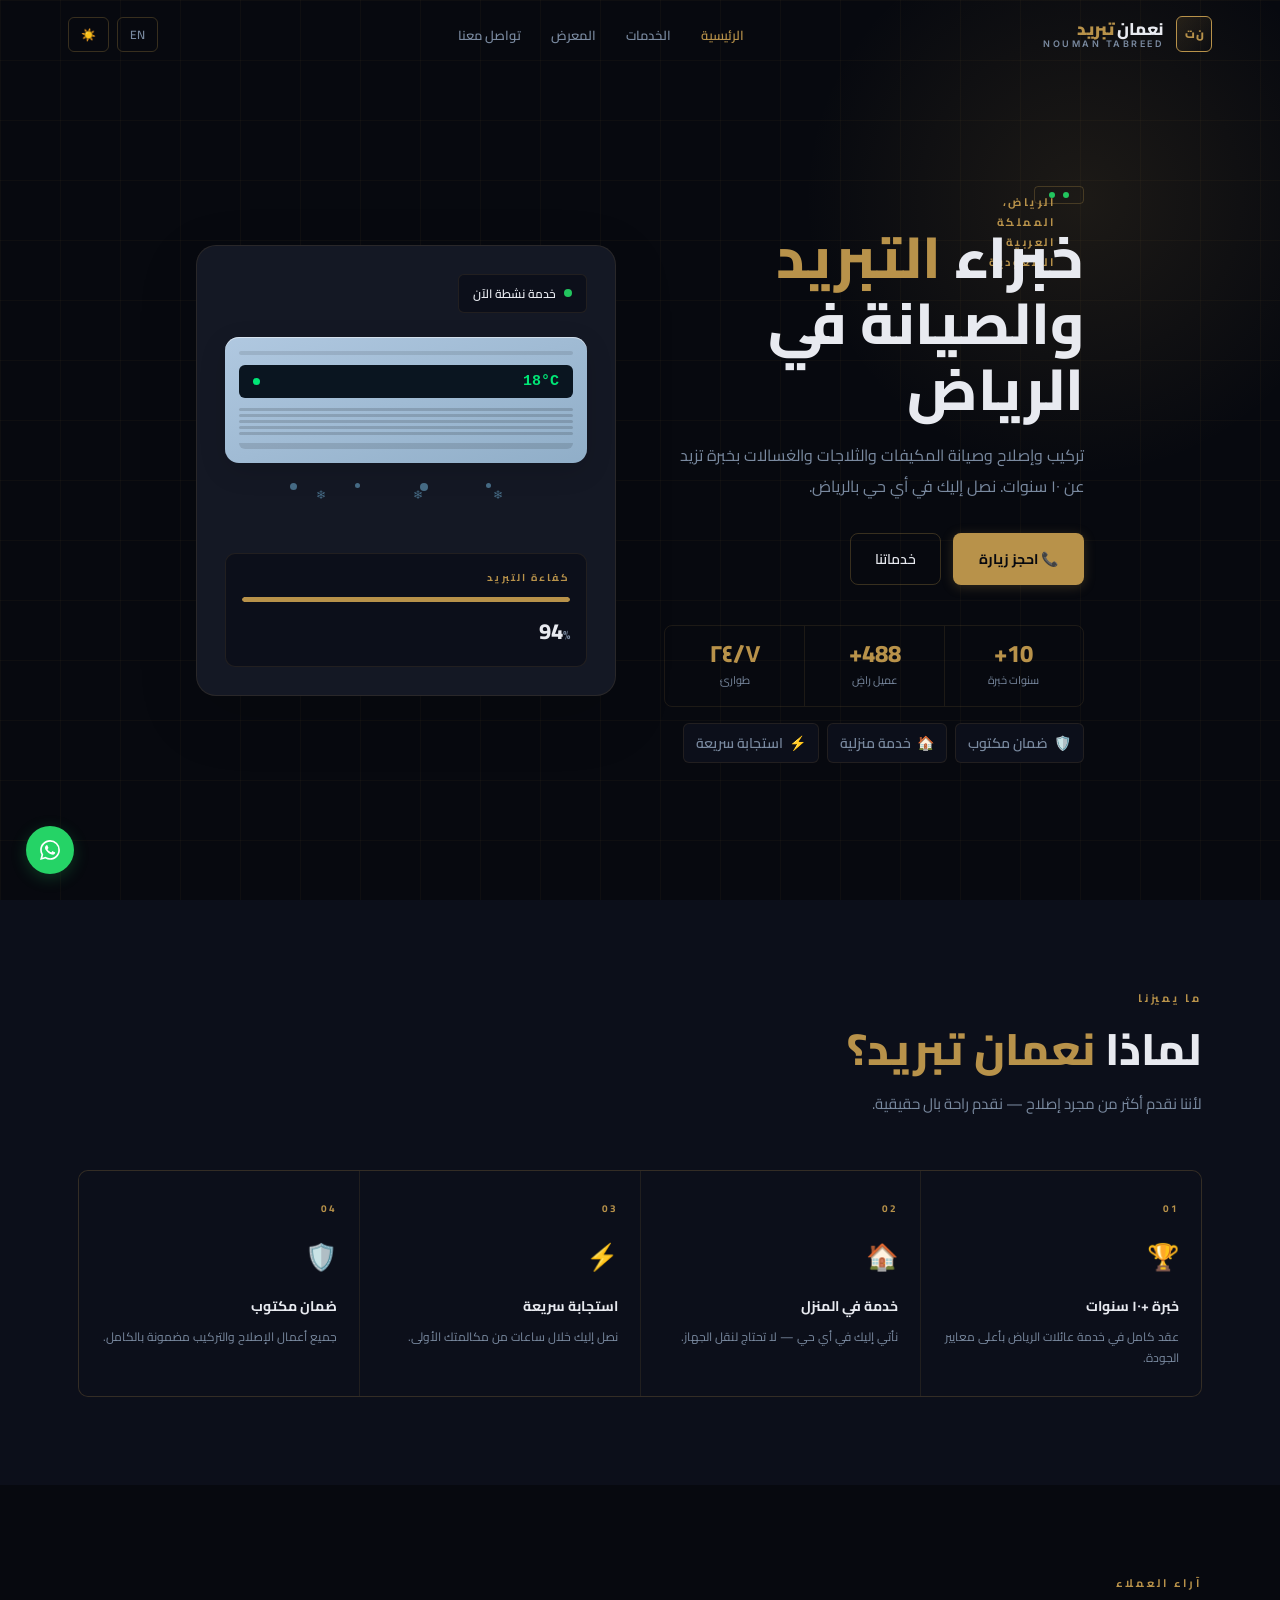
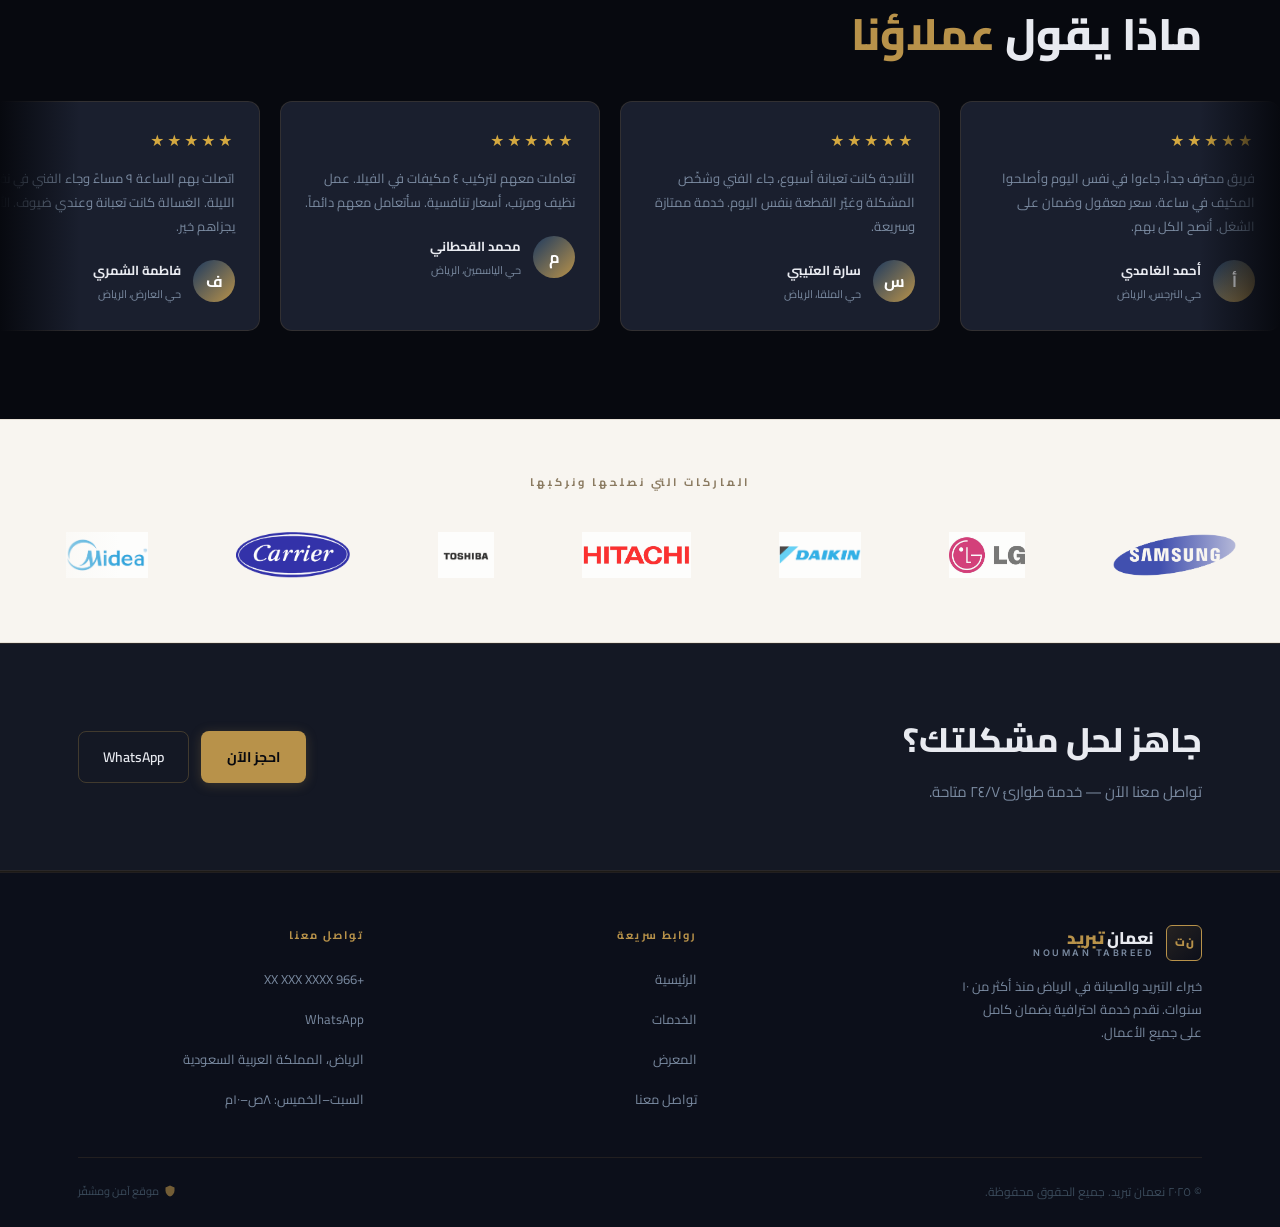
==== commit 22e8f3c9: "feat: white patti brands bg, auto-scroll reviews carousel, 6 review cards with seamless loop" ====
--- a/index.html
+++ b/index.html
@@ -365,33 +365,96 @@
 </div>
 </section>
 
-<!-- ════ TESTIMONIALS ════ -->
+<!-- ════ REVIEWS AUTO-SCROLL ════ -->
 <section id="reviews" class="sec">
-<div class="wrap">
+<div class="wrap" style="margin-bottom:40px">
   <div class="rev">
     <div class="s-eyebrow ar">آراء العملاء</div><div class="s-eyebrow en">Client Reviews</div>
     <h2 class="s-title ar">ماذا يقول <em style="font-style:normal;color:var(--gold)">عملاؤنا</em></h2>
     <h2 class="s-title en">What Our <em style="font-style:normal;color:var(--gold)">Clients Say</em></h2>
   </div>
-  <div class="test-grid">
-    <article class="test-card rev d1">
-      <div class="test-stars">★★★★★</div>
-      <p class="test-body ar">فريق محترف جداً، جاءوا في نفس اليوم وأصلحوا المكيف في ساعة. سعر معقول وضمان على الشغل. أنصح الكل بهم.</p>
-      <p class="test-body en">Very professional, came same day, fixed the AC in an hour. Fair price and guarantee. Highly recommended.</p>
-      <div class="test-author"><div class="test-avatar">أ</div><div><div class="test-name ar">أحمد الغامدي</div><div class="test-name en">Ahmed Al-Ghamdi</div><div class="test-loc ar">حي النرجس، الرياض</div><div class="test-loc en">Al Narjis, Riyadh</div></div></div>
-    </article>
-    <article class="test-card rev d2">
-      <div class="test-stars">★★★★★</div>
-      <p class="test-body ar">الثلاجة كانت تعبانة أسبوع، جاء الفني وشخّص المشكلة وغيّر القطعة بنفس اليوم. خدمة ممتازة.</p>
-      <p class="test-body en">Fridge broken a week — technician diagnosed and fixed same day. Excellent service.</p>
-      <div class="test-author"><div class="test-avatar">س</div><div><div class="test-name ar">سارة العتيبي</div><div class="test-name en">Sara Al-Otaibi</div><div class="test-loc ar">حي الملقا، الرياض</div><div class="test-loc en">Al Malqa, Riyadh</div></div></div>
-    </article>
-    <article class="test-card rev d3">
-      <div class="test-stars">★★★★★</div>
-      <p class="test-body ar">تعاملت معهم لتركيب ٤ مكيفات في الفيلا. عمل نظيف، أسعار تنافسية. سأتعامل معهم دائماً.</p>
-      <p class="test-body en">Had 4 ACs installed in my villa — clean work, competitive prices. My permanent go-to.</p>
-      <div class="test-author"><div class="test-avatar">م</div><div><div class="test-name ar">محمد القحطاني</div><div class="test-name en">Mohammed Al-Qahtani</div><div class="test-loc ar">حي الياسمين، الرياض</div><div class="test-loc en">Al Yasmin, Riyadh</div></div></div>
-    </article>
+</div>
+<div class="reviews-track-wrap">
+  <div class="reviews-track">
+    <!-- Card 1 -->
+    <div class="rev-card">
+      <div class="rev-stars">★★★★★</div>
+      <p class="rev-body ar">فريق محترف جداً، جاءوا في نفس اليوم وأصلحوا المكيف في ساعة. سعر معقول وضمان على الشغل. أنصح الكل بهم.</p>
+      <p class="rev-body en">Very professional, came same day, fixed the AC in an hour. Fair price and guarantee. Highly recommended.</p>
+      <div class="rev-author"><div class="rev-avatar">أ</div><div><div class="rev-name ar">أحمد الغامدي</div><div class="rev-name en">Ahmed Al-Ghamdi</div><div class="rev-loc ar">حي النرجس، الرياض</div><div class="rev-loc en">Al Narjis, Riyadh</div></div></div>
+    </div>
+    <!-- Card 2 -->
+    <div class="rev-card">
+      <div class="rev-stars">★★★★★</div>
+      <p class="rev-body ar">الثلاجة كانت تعبانة أسبوع، جاء الفني وشخّص المشكلة وغيّر القطعة بنفس اليوم. خدمة ممتازة وسريعة.</p>
+      <p class="rev-body en">Fridge broken a week — technician diagnosed and fixed it same day. Excellent and fast service.</p>
+      <div class="rev-author"><div class="rev-avatar">س</div><div><div class="rev-name ar">سارة العتيبي</div><div class="rev-name en">Sara Al-Otaibi</div><div class="rev-loc ar">حي الملقا، الرياض</div><div class="rev-loc en">Al Malqa, Riyadh</div></div></div>
+    </div>
+    <!-- Card 3 -->
+    <div class="rev-card">
+      <div class="rev-stars">★★★★★</div>
+      <p class="rev-body ar">تعاملت معهم لتركيب ٤ مكيفات في الفيلا. عمل نظيف ومرتب، أسعار تنافسية. سأتعامل معهم دائماً.</p>
+      <p class="rev-body en">Had 4 ACs installed in my villa — clean, tidy work and competitive prices. My permanent go-to.</p>
+      <div class="rev-author"><div class="rev-avatar">م</div><div><div class="rev-name ar">محمد القحطاني</div><div class="rev-name en">Mohammed Al-Qahtani</div><div class="rev-loc ar">حي الياسمين، الرياض</div><div class="rev-loc en">Al Yasmin, Riyadh</div></div></div>
+    </div>
+    <!-- Card 4 NEW -->
+    <div class="rev-card">
+      <div class="rev-stars">★★★★★</div>
+      <p class="rev-body ar">اتصلت بهم الساعة ٩ مساءً وجاء الفني في نفس الليلة. الغسالة كانت تعبانة وعندي ضيوف. الله يجزاهم خير.</p>
+      <p class="rev-body en">Called at 9pm and the technician came same night. Washer was broken with guests over. Absolutely saved the day.</p>
+      <div class="rev-author"><div class="rev-avatar">ف</div><div><div class="rev-name ar">فاطمة الشمري</div><div class="rev-name en">Fatima Al-Shammari</div><div class="rev-loc ar">حي العارض، الرياض</div><div class="rev-loc en">Al Aarid, Riyadh</div></div></div>
+    </div>
+    <!-- Card 5 NEW -->
+    <div class="rev-card">
+      <div class="rev-stars">★★★★★</div>
+      <p class="rev-body ar">أفضل شركة صيانة تعاملت معها في الرياض. الفني عنده خبرة عالية، شخّص مشكلة المكيف المركزي بسرعة ما توقعتها.</p>
+      <p class="rev-body en">Best maintenance company I've dealt with in Riyadh. The technician diagnosed my central AC issue faster than I expected.</p>
+      <div class="rev-author"><div class="rev-avatar">خ</div><div><div class="rev-name ar">خالد العنزي</div><div class="rev-name en">Khalid Al-Anazi</div><div class="rev-loc ar">حي الروضة، الرياض</div><div class="rev-loc en">Al Rawdha, Riyadh</div></div></div>
+    </div>
+    <!-- Card 6 NEW -->
+    <div class="rev-card">
+      <div class="rev-stars">★★★★★</div>
+      <p class="rev-body ar">صراحة ما توقعت الخدمة تكون بهالمستوى. نظيفين، محترمين، وأصلحوا الثلاجة والغسالة في نفس الزيارة. شكراً نعمان تبريد!</p>
+      <p class="rev-body en">Honestly didn't expect this level of service. Clean, respectful, fixed fridge and washer in one visit. Thank you Nouman Tabreed!</p>
+      <div class="rev-author"><div class="rev-avatar">ن</div><div><div class="rev-name ar">نورة السبيعي</div><div class="rev-name en">Noura Al-Subai'i</div><div class="rev-loc ar">حي الحمراء، الرياض</div><div class="rev-loc en">Al Hamra, Riyadh</div></div></div>
+    </div>
+    <!-- DUPLICATES for seamless loop -->
+    <div class="rev-card">
+      <div class="rev-stars">★★★★★</div>
+      <p class="rev-body ar">فريق محترف جداً، جاءوا في نفس اليوم وأصلحوا المكيف في ساعة. سعر معقول وضمان على الشغل. أنصح الكل بهم.</p>
+      <p class="rev-body en">Very professional, came same day, fixed the AC in an hour. Fair price and guarantee. Highly recommended.</p>
+      <div class="rev-author"><div class="rev-avatar">أ</div><div><div class="rev-name ar">أحمد الغامدي</div><div class="rev-name en">Ahmed Al-Ghamdi</div><div class="rev-loc ar">حي النرجس، الرياض</div><div class="rev-loc en">Al Narjis, Riyadh</div></div></div>
+    </div>
+    <div class="rev-card">
+      <div class="rev-stars">★★★★★</div>
+      <p class="rev-body ar">الثلاجة كانت تعبانة أسبوع، جاء الفني وشخّص المشكلة وغيّر القطعة بنفس اليوم. خدمة ممتازة وسريعة.</p>
+      <p class="rev-body en">Fridge broken a week — technician diagnosed and fixed it same day. Excellent and fast service.</p>
+      <div class="rev-author"><div class="rev-avatar">س</div><div><div class="rev-name ar">سارة العتيبي</div><div class="rev-name en">Sara Al-Otaibi</div><div class="rev-loc ar">حي الملقا، الرياض</div><div class="rev-loc en">Al Malqa, Riyadh</div></div></div>
+    </div>
+    <div class="rev-card">
+      <div class="rev-stars">★★★★★</div>
+      <p class="rev-body ar">تعاملت معهم لتركيب ٤ مكيفات في الفيلا. عمل نظيف ومرتب، أسعار تنافسية. سأتعامل معهم دائماً.</p>
+      <p class="rev-body en">Had 4 ACs installed in my villa — clean, tidy work and competitive prices. My permanent go-to.</p>
+      <div class="rev-author"><div class="rev-avatar">م</div><div><div class="rev-name ar">محمد القحطاني</div><div class="rev-name en">Mohammed Al-Qahtani</div><div class="rev-loc ar">حي الياسمين، الرياض</div><div class="rev-loc en">Al Yasmin, Riyadh</div></div></div>
+    </div>
+    <div class="rev-card">
+      <div class="rev-stars">★★★★★</div>
+      <p class="rev-body ar">اتصلت بهم الساعة ٩ مساءً وجاء الفني في نفس الليلة. الغسالة كانت تعبانة وعندي ضيوف. الله يجزاهم خير.</p>
+      <p class="rev-body en">Called at 9pm and the technician came same night. Washer was broken with guests over. Absolutely saved the day.</p>
+      <div class="rev-author"><div class="rev-avatar">ف</div><div><div class="rev-name ar">فاطمة الشمري</div><div class="rev-name en">Fatima Al-Shammari</div><div class="rev-loc ar">حي العارض، الرياض</div><div class="rev-loc en">Al Aarid, Riyadh</div></div></div>
+    </div>
+    <div class="rev-card">
+      <div class="rev-stars">★★★★★</div>
+      <p class="rev-body ar">أفضل شركة صيانة تعاملت معها في الرياض. الفني عنده خبرة عالية، شخّص مشكلة المكيف المركزي بسرعة ما توقعتها.</p>
+      <p class="rev-body en">Best maintenance company I've dealt with in Riyadh. Diagnosed my central AC faster than I expected.</p>
+      <div class="rev-author"><div class="rev-avatar">خ</div><div><div class="rev-name ar">خالد العنزي</div><div class="rev-name en">Khalid Al-Anazi</div><div class="rev-loc ar">حي الروضة، الرياض</div><div class="rev-loc en">Al Rawdha, Riyadh</div></div></div>
+    </div>
+    <div class="rev-card">
+      <div class="rev-stars">★★★★★</div>
+      <p class="rev-body ar">صراحة ما توقعت الخدمة تكون بهالمستوى. نظيفين، محترمين، وأصلحوا الثلاجة والغسالة في نفس الزيارة. شكراً نعمان تبريد!</p>
+      <p class="rev-body en">Honestly didn't expect this level of service. Clean, respectful, fixed fridge and washer in one visit. Thank you!</p>
+      <div class="rev-author"><div class="rev-avatar">ن</div><div><div class="rev-name ar">نورة السبيعي</div><div class="rev-name en">Noura Al-Subai'i</div><div class="rev-loc ar">حي الحمراء، الرياض</div><div class="rev-loc en">Al Hamra, Riyadh</div></div></div>
+    </div>
   </div>
 </div>
 </section>
--- a/style.css
+++ b/style.css
@@ -286,12 +286,15 @@
 ══════════════════════════════ */
 #brands {
   padding: 52px 0;
-  background: var(--bg2);
-  border-top: 1px solid var(--border);
-  border-bottom: 1px solid var(--border);
+  background: #ffffff;
+  border-top: 1px solid #e8e2d8;
+  border-bottom: 1px solid #e8e2d8;
   overflow: hidden;
   position: relative;
   z-index: 1;
+}
+[data-theme=dark] #brands {
+  background: #f8f5f0;
 }
 #brands::before, #brands::after {
   content: '';
@@ -301,17 +304,17 @@
   z-index: 2;
   pointer-events: none;
 }
-#brands::before { left: 0; background: linear-gradient(90deg, var(--bg2), transparent); }
-#brands::after  { right: 0; background: linear-gradient(-90deg, var(--bg2), transparent); }
-[data-theme=light] #brands::before { background: linear-gradient(90deg, var(--bg2), transparent); }
-[data-theme=light] #brands::after  { background: linear-gradient(-90deg, var(--bg2), transparent); }
+#brands::before { left: 0; background: linear-gradient(90deg, #ffffff, transparent); }
+#brands::after  { right: 0; background: linear-gradient(-90deg, #ffffff, transparent); }
+[data-theme=dark] #brands::before { background: linear-gradient(90deg, #f8f5f0, transparent); }
+[data-theme=dark] #brands::after  { background: linear-gradient(-90deg, #f8f5f0, transparent); }
 .brands-label {
   text-align: center;
   font-size: 11px;
   font-weight: 700;
   letter-spacing: 3px;
   text-transform: uppercase;
-  color: var(--text3);
+  color: #8a7a60;
   margin-bottom: 28px;
 }
 .marquee-track {
@@ -349,3 +352,64 @@
   object-fit: contain;
   display: block;
 }
+
+/* ══════════════════════════════
+   REVIEWS AUTO-SCROLL CAROUSEL
+══════════════════════════════ */
+#reviews { background: var(--bg); overflow: hidden; }
+.reviews-track-wrap {
+  position: relative;
+  overflow: hidden;
+}
+.reviews-track-wrap::before,
+.reviews-track-wrap::after {
+  content: '';
+  position: absolute;
+  top: 0; bottom: 0;
+  width: 80px;
+  z-index: 2;
+  pointer-events: none;
+}
+.reviews-track-wrap::before { left: 0; background: linear-gradient(90deg, var(--bg), transparent); }
+.reviews-track-wrap::after  { right: 0; background: linear-gradient(-90deg, var(--bg), transparent); }
+.reviews-track {
+  display: flex;
+  gap: 20px;
+  width: max-content;
+  animation: reviews-scroll 40s linear infinite;
+}
+.reviews-track:hover { animation-play-state: paused; }
+@keyframes reviews-scroll {
+  from { transform: translateX(0); }
+  to   { transform: translateX(-50%); }
+}
+.rev-card {
+  width: 320px;
+  flex-shrink: 0;
+  background: #f5f0e8;
+  border: 1px solid #e0d8c8;
+  border-radius: 12px;
+  padding: 26px 24px;
+  transition: border-color .25s, transform .25s, box-shadow .25s;
+  cursor: default;
+}
+[data-theme=dark] .rev-card {
+  background: #1a1f2e;
+  border-color: rgba(184,146,74,0.15);
+}
+.rev-card:hover {
+  border-color: var(--gold);
+  transform: translateY(-4px);
+  box-shadow: 0 12px 32px rgba(184,146,74,.12);
+}
+.rev-stars { color: #d4a840; font-size: 14px; letter-spacing: 2px; margin-bottom: 12px; }
+.rev-body { font-size: 13px; color: var(--text2); line-height: 1.85; margin-bottom: 20px; }
+.rev-author { display: flex; align-items: center; gap: 12px; }
+.rev-avatar {
+  width: 42px; height: 42px; border-radius: 50%;
+  background: linear-gradient(135deg, #1e3a5f, #b8924a);
+  display: flex; align-items: center; justify-content: center;
+  font-weight: 700; font-size: 16px; color: #fff; flex-shrink: 0;
+}
+.rev-name { font-size: 13px; font-weight: 700; color: var(--text); }
+.rev-loc  { font-size: 11px; color: var(--text2); margin-top: 2px; }
